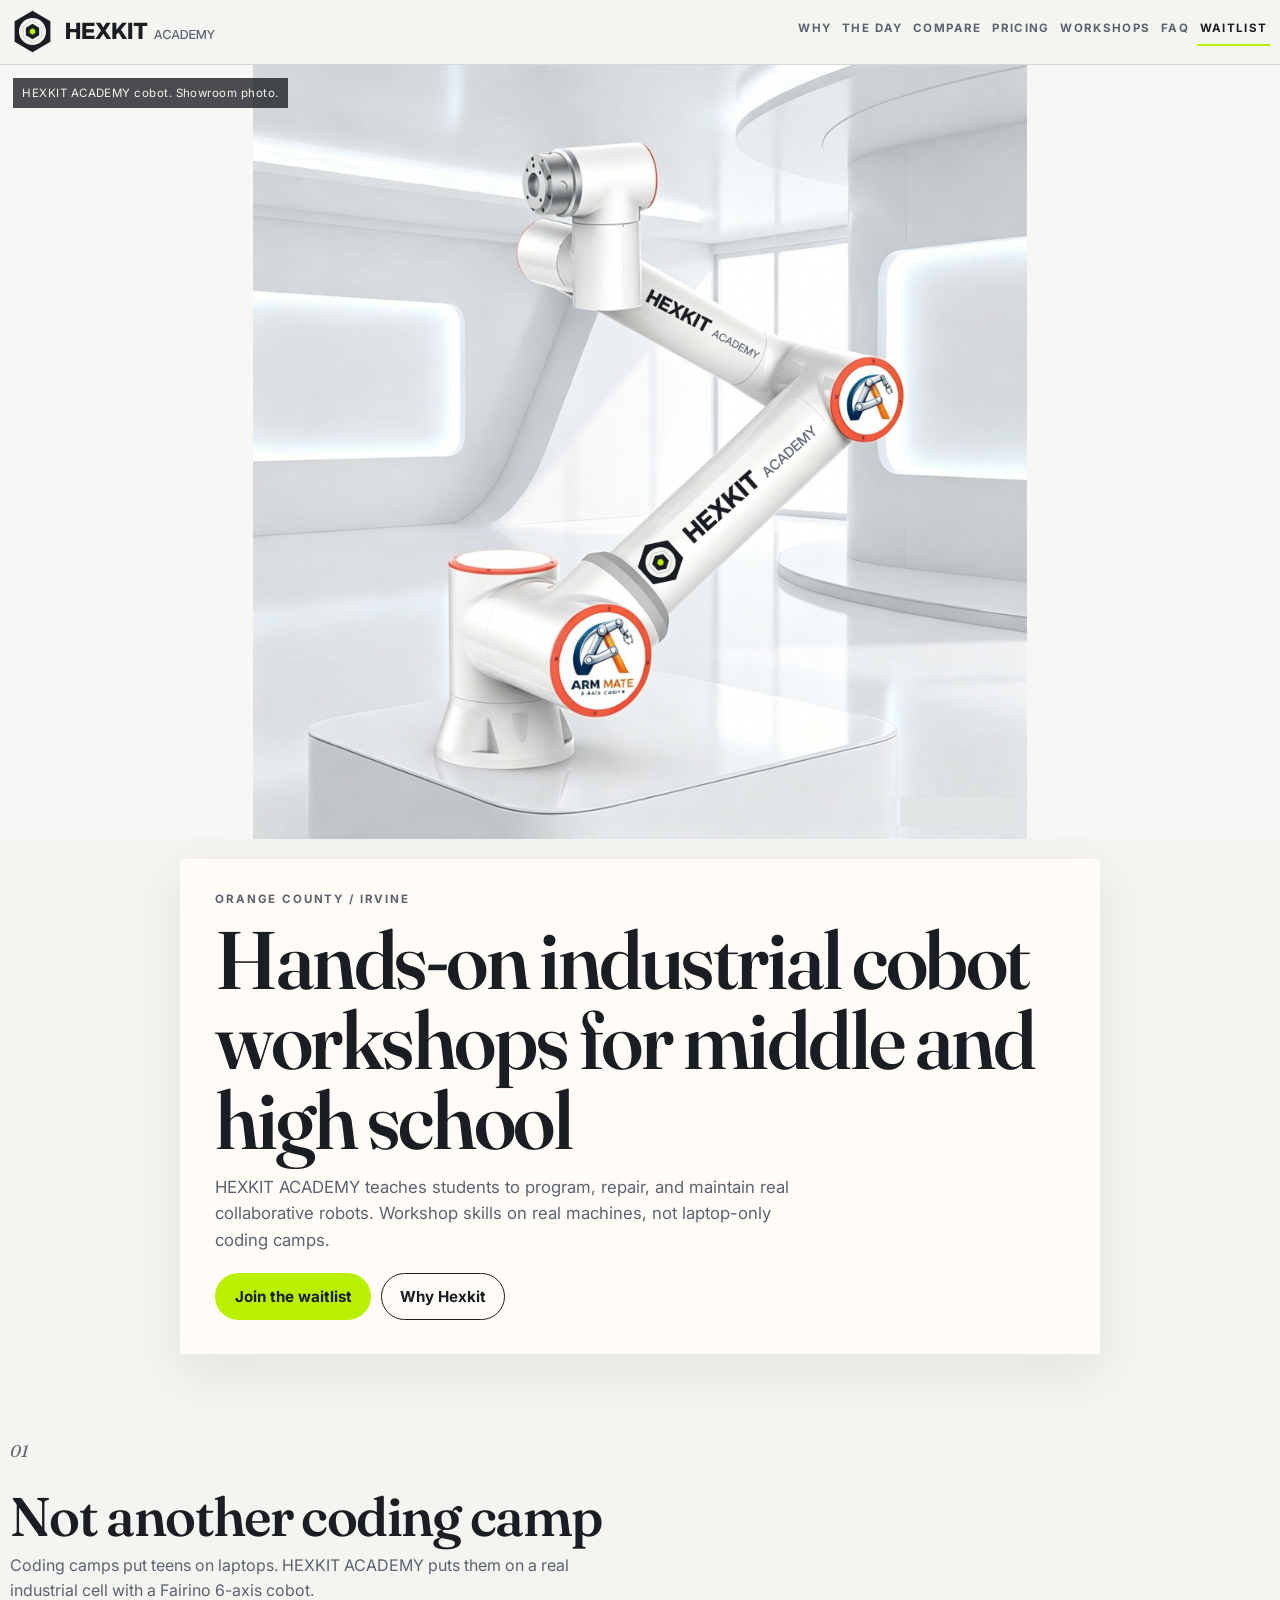
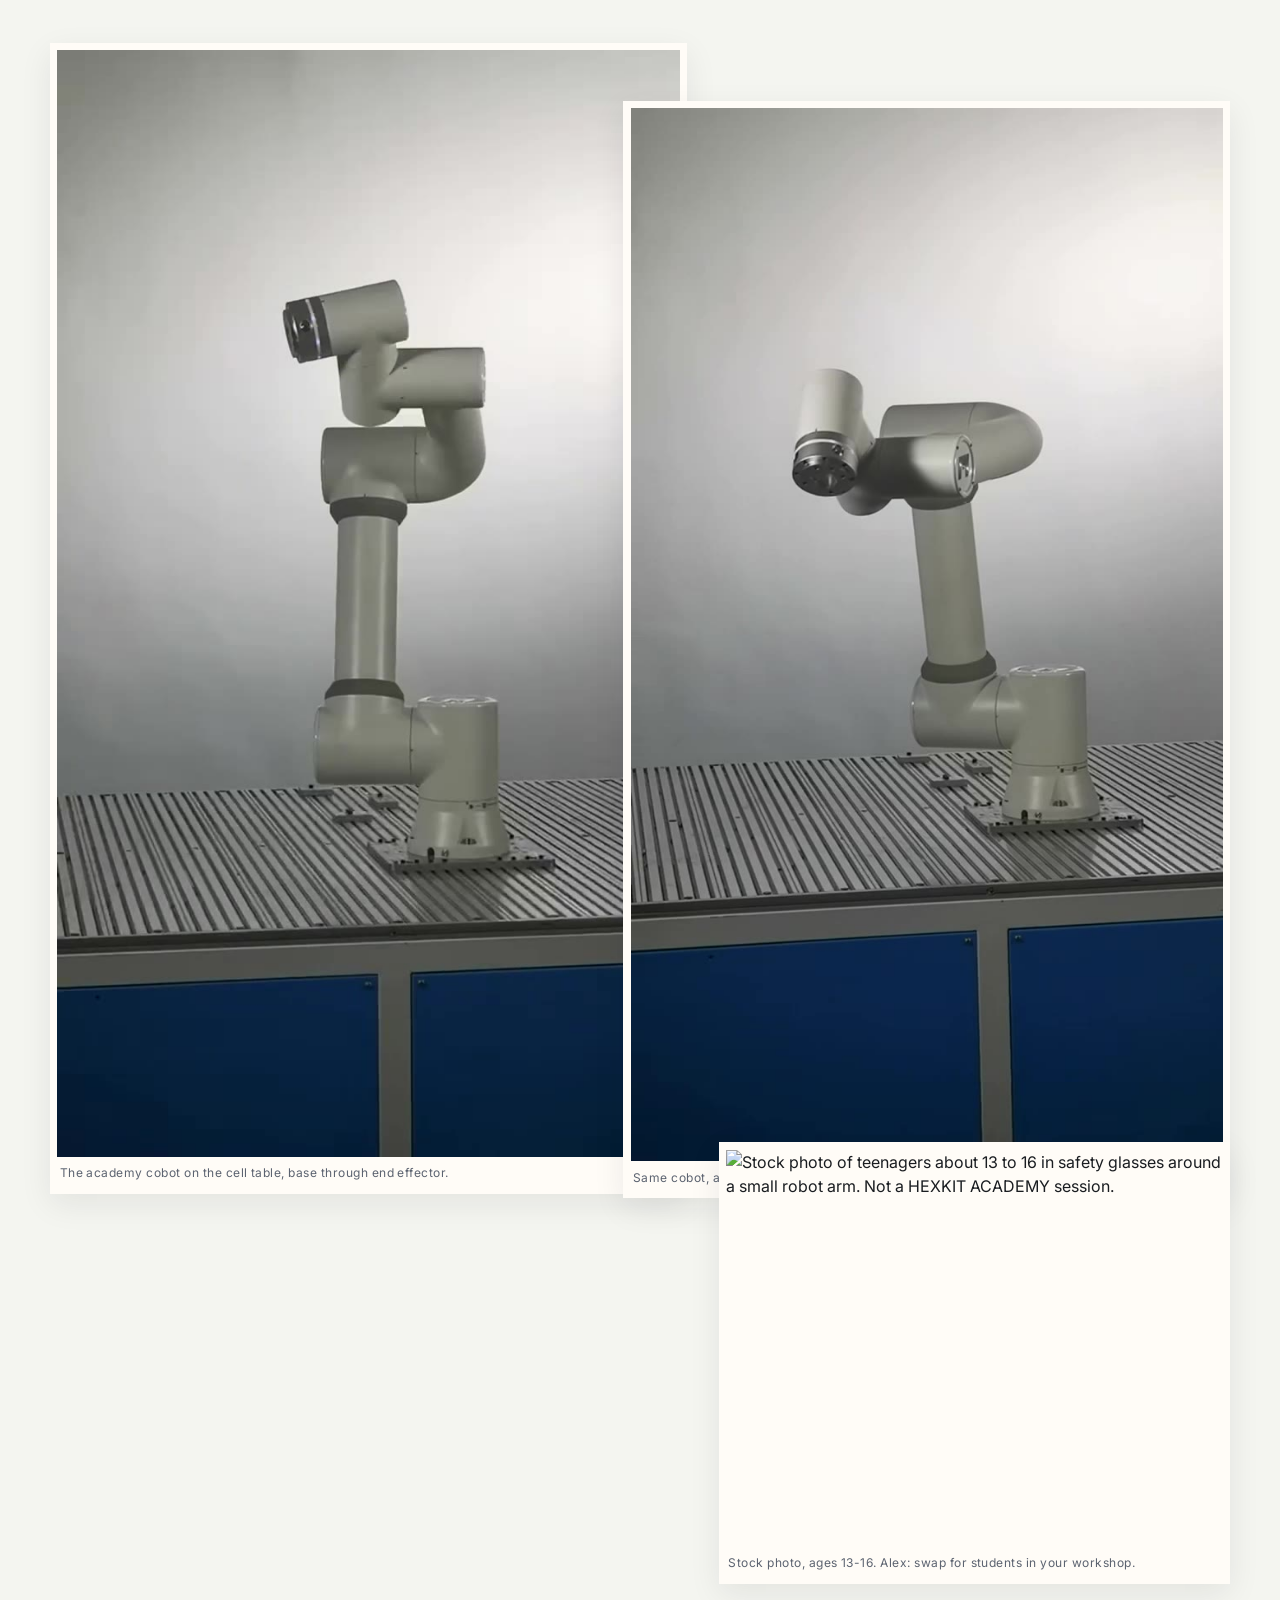
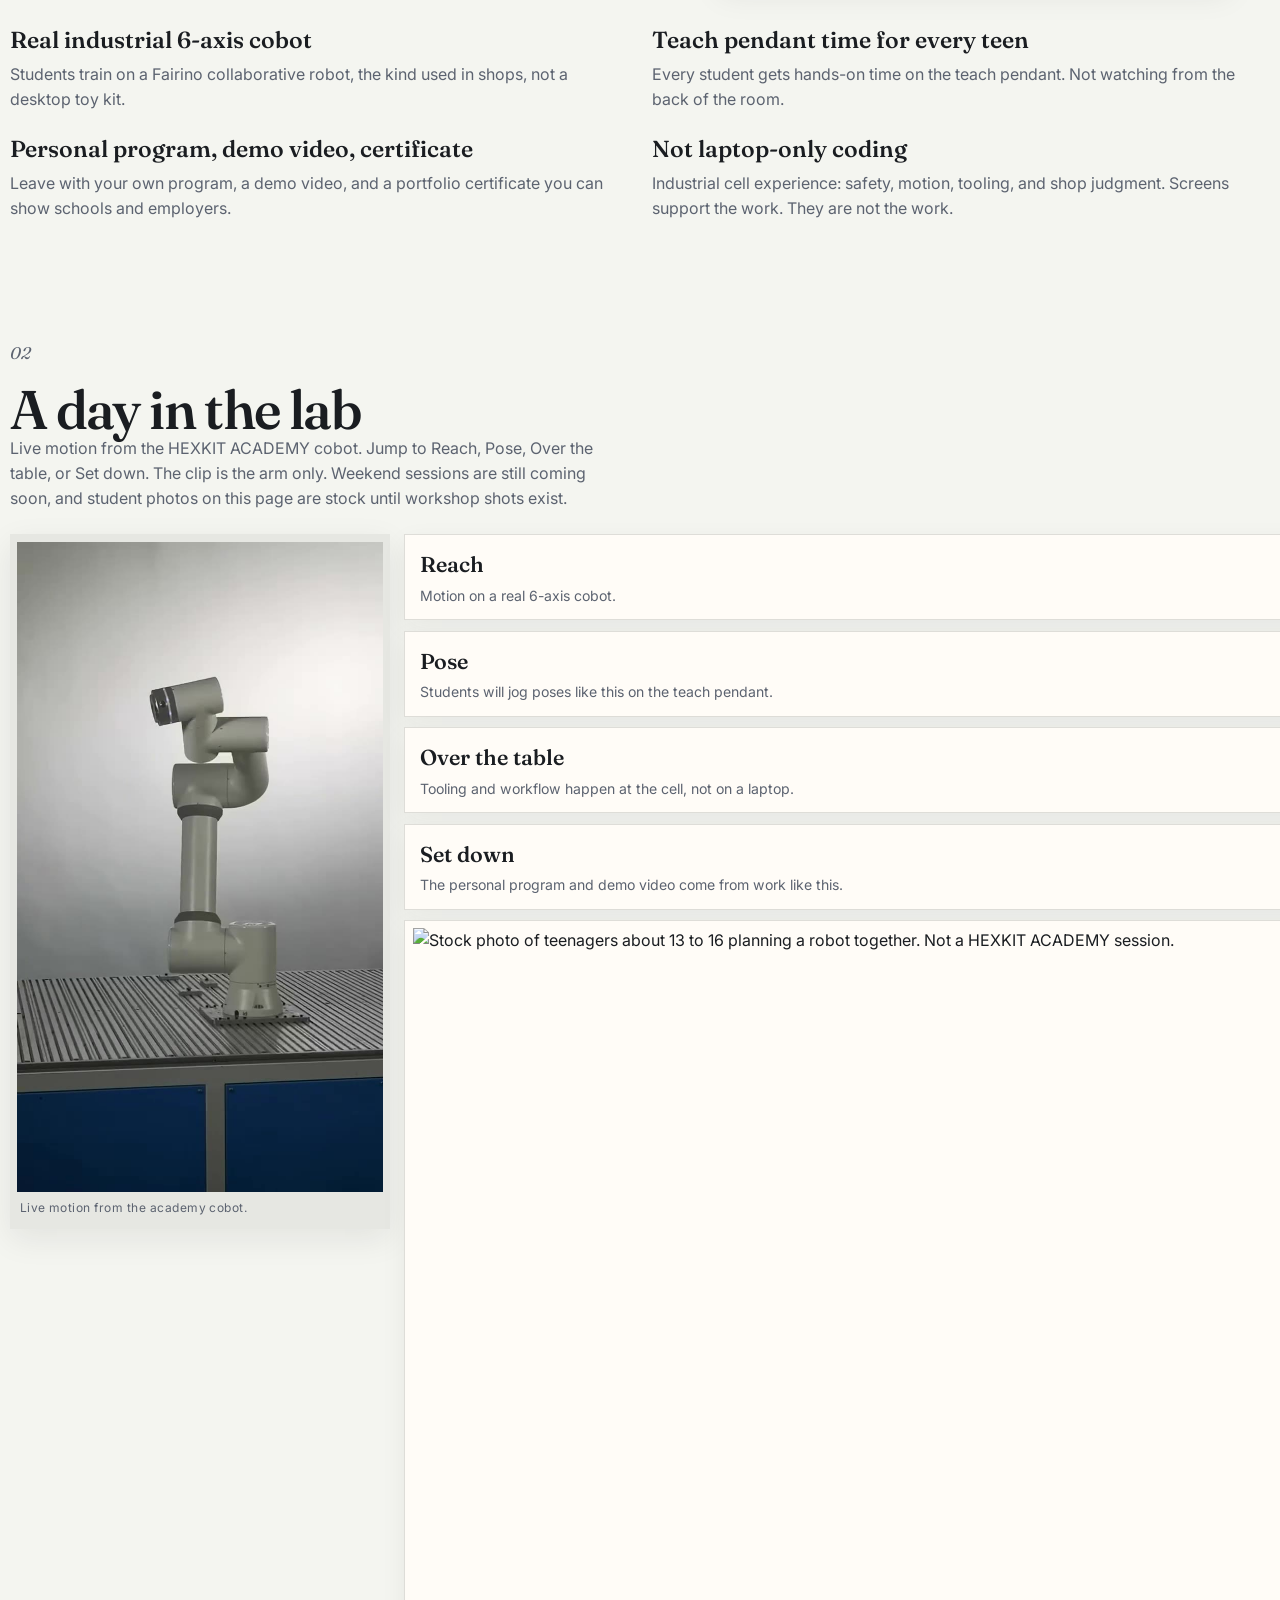
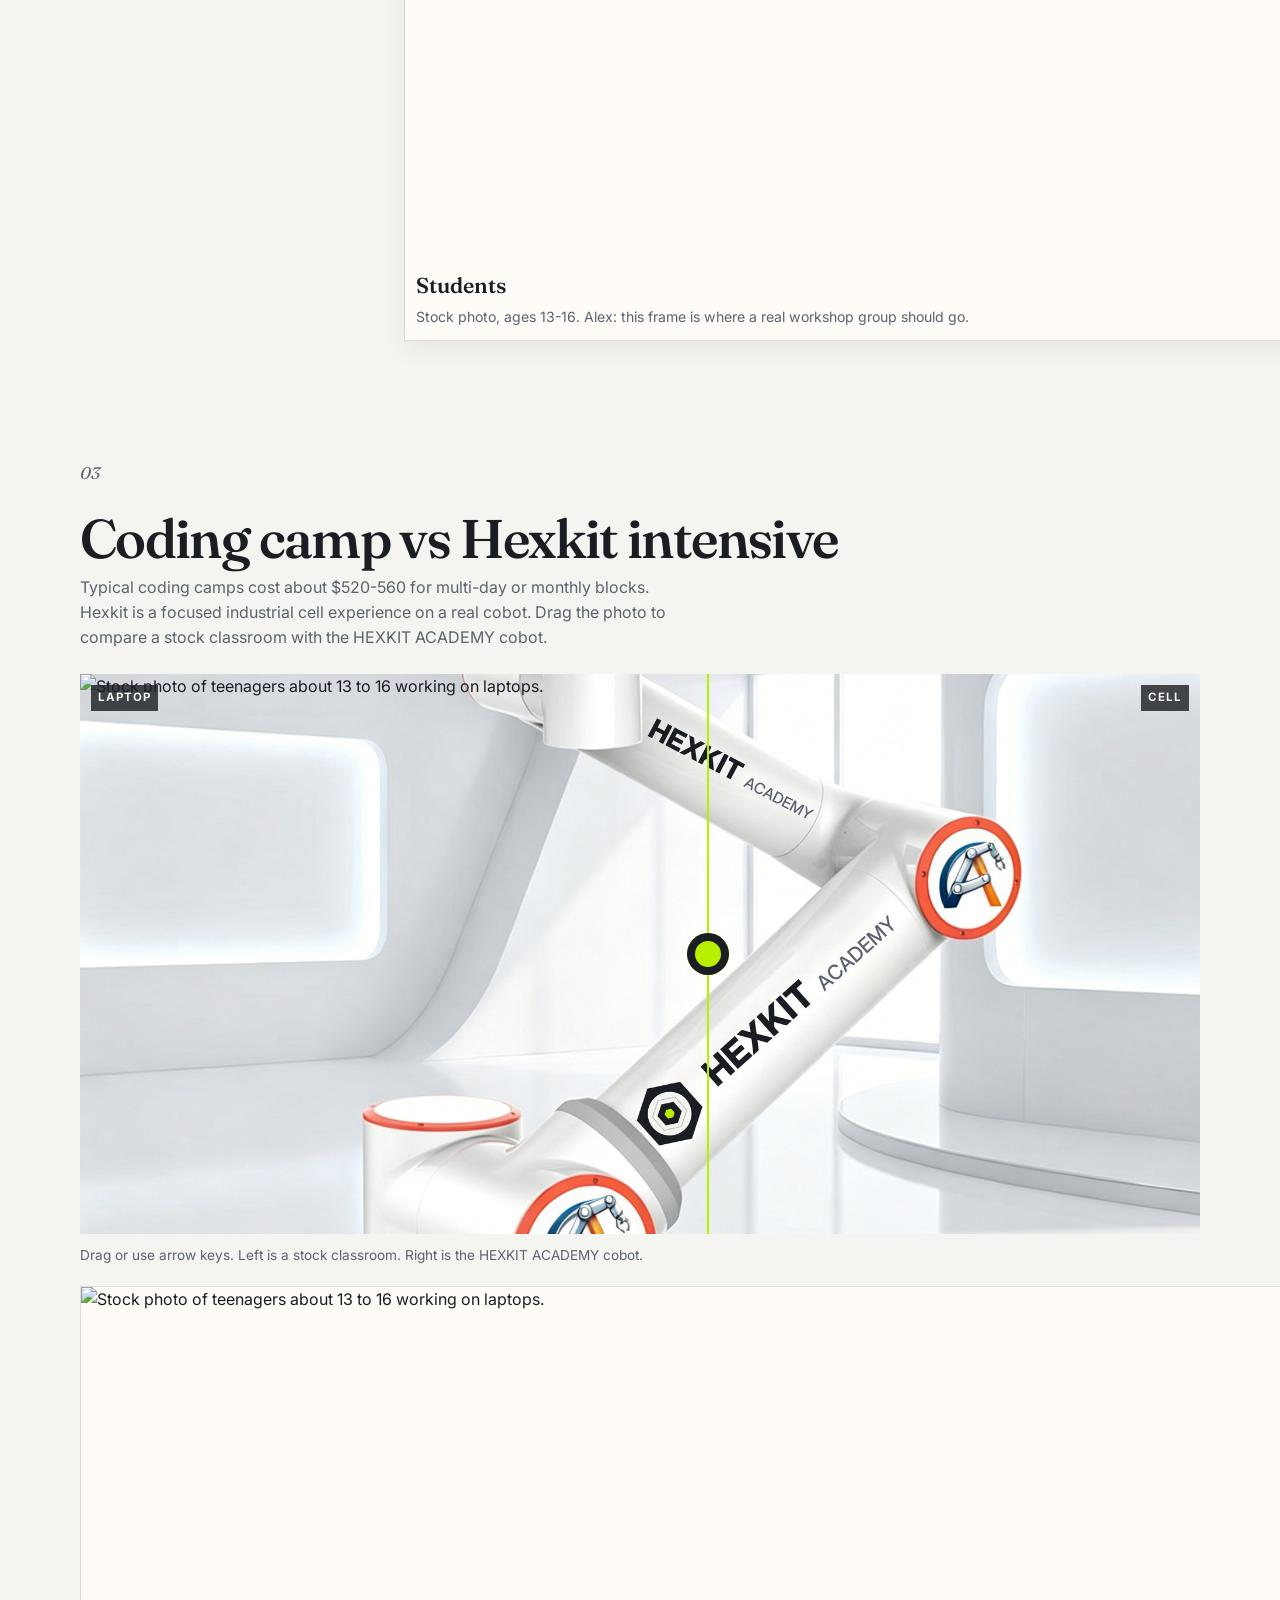
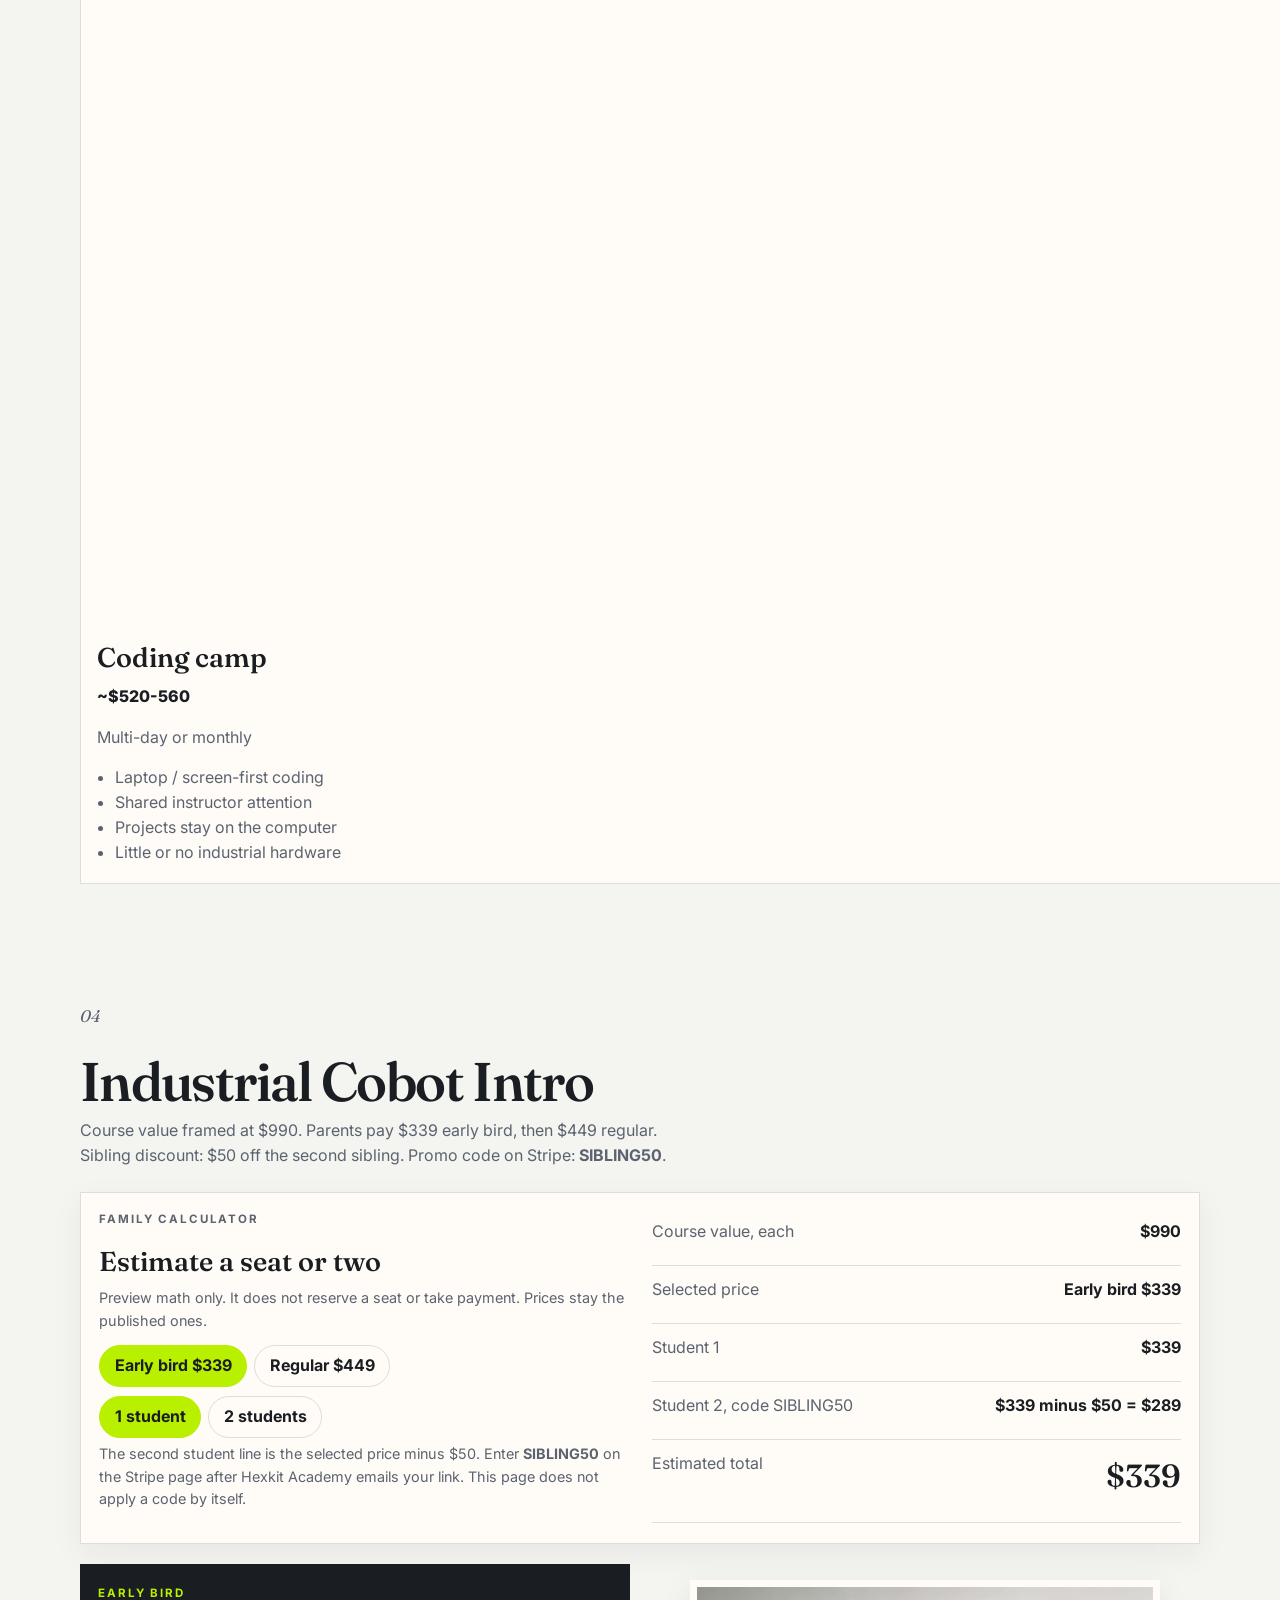
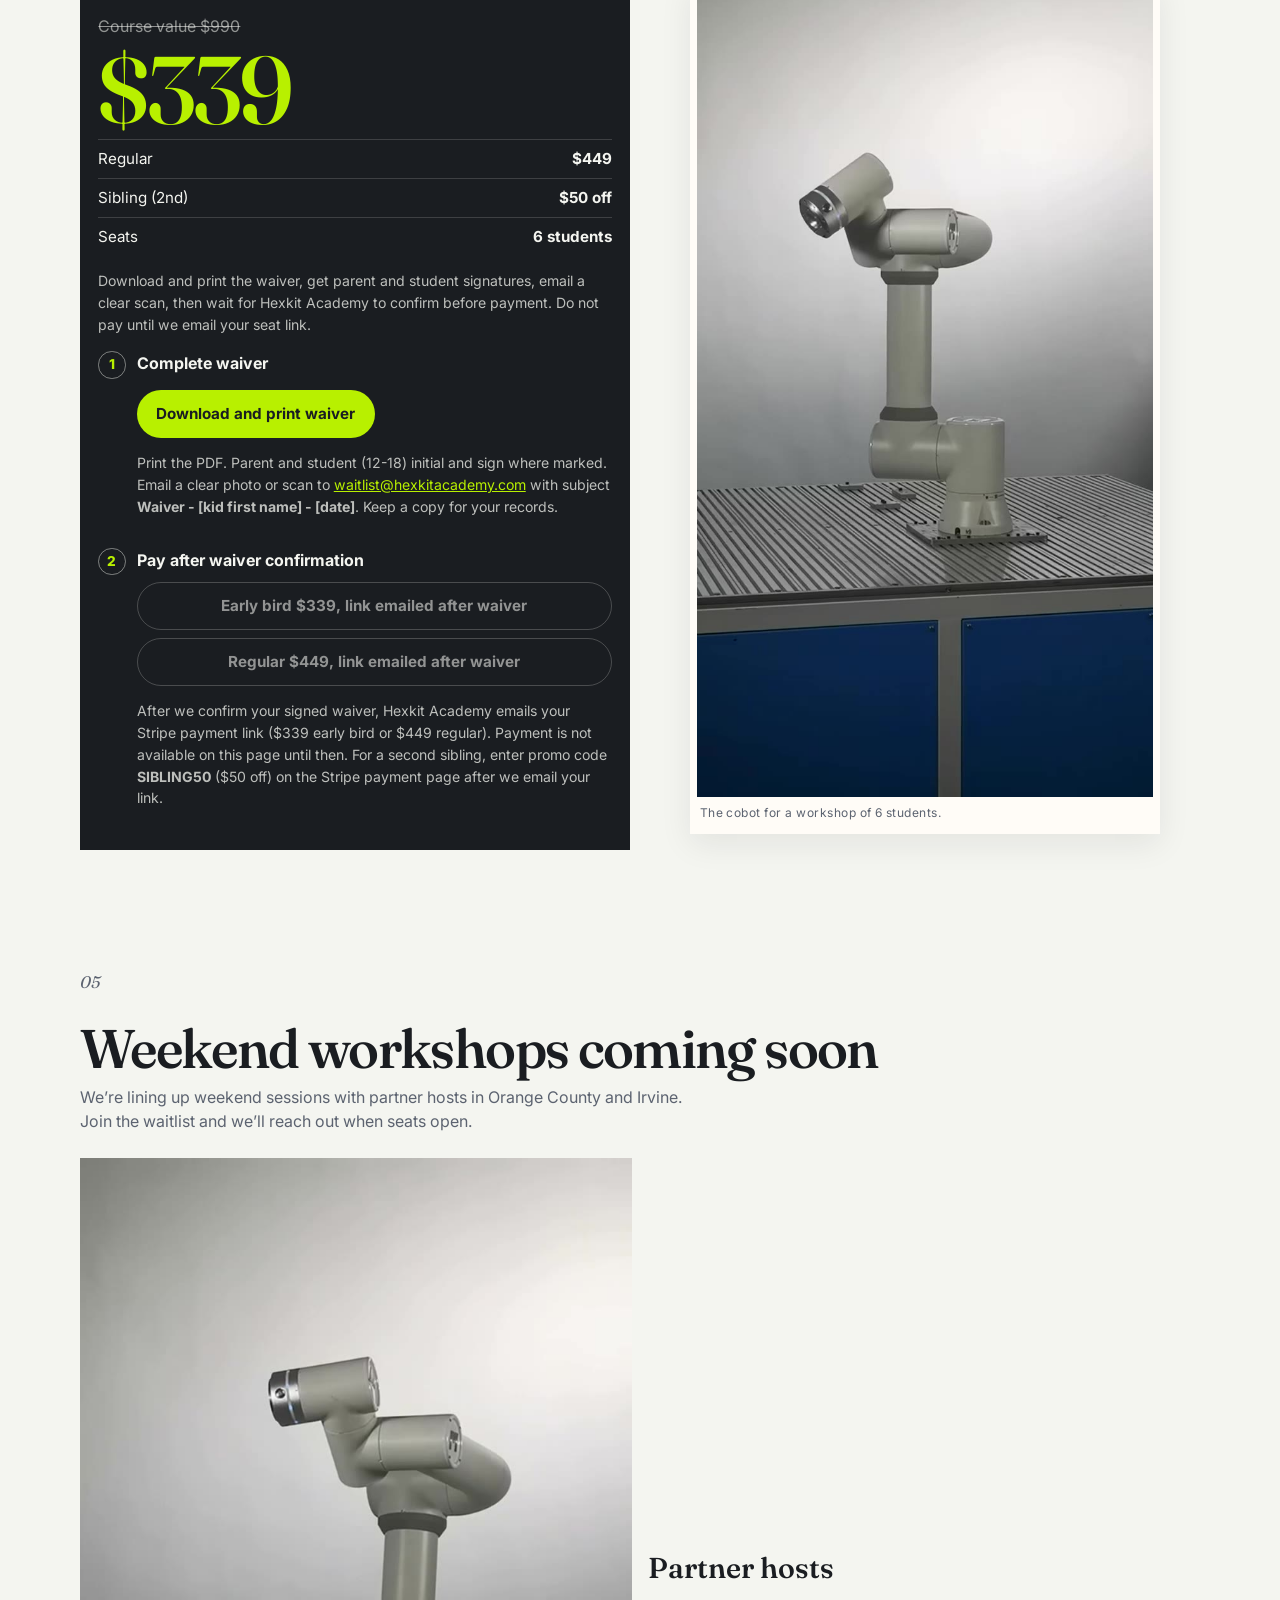
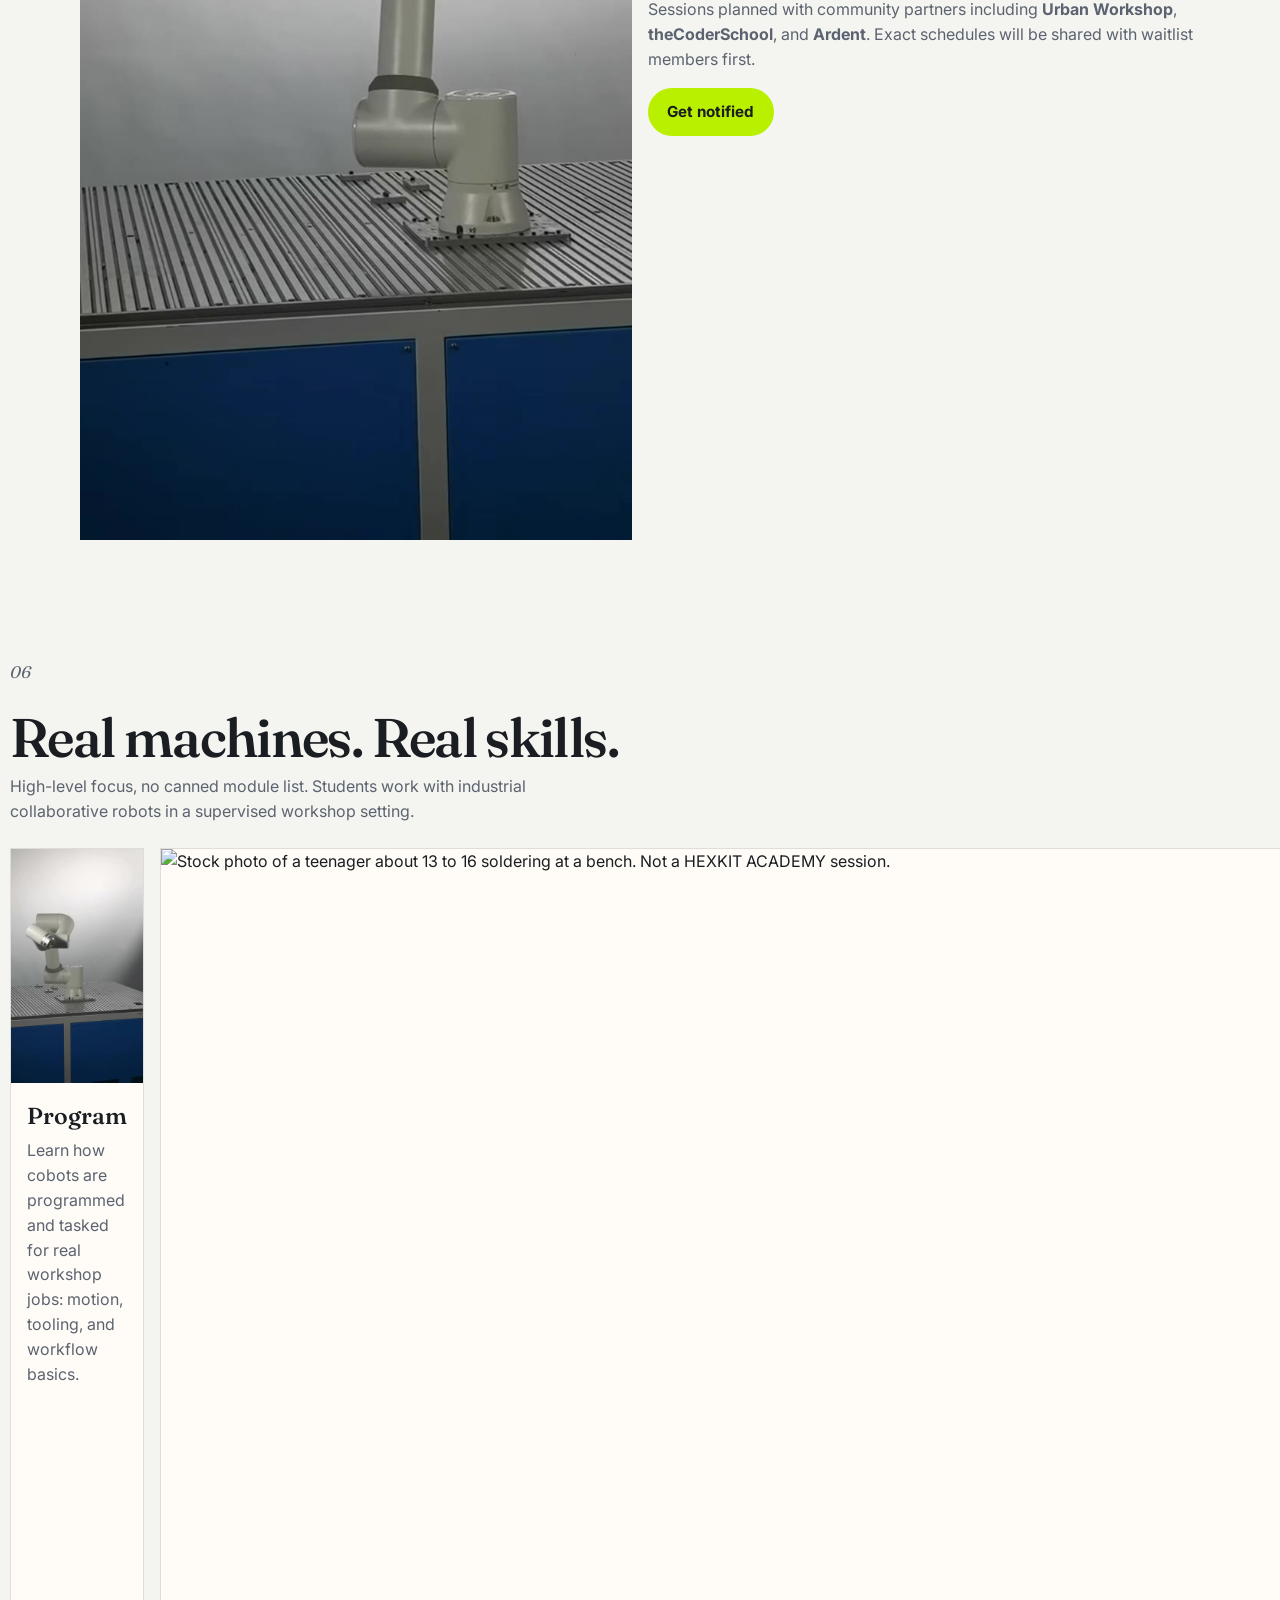
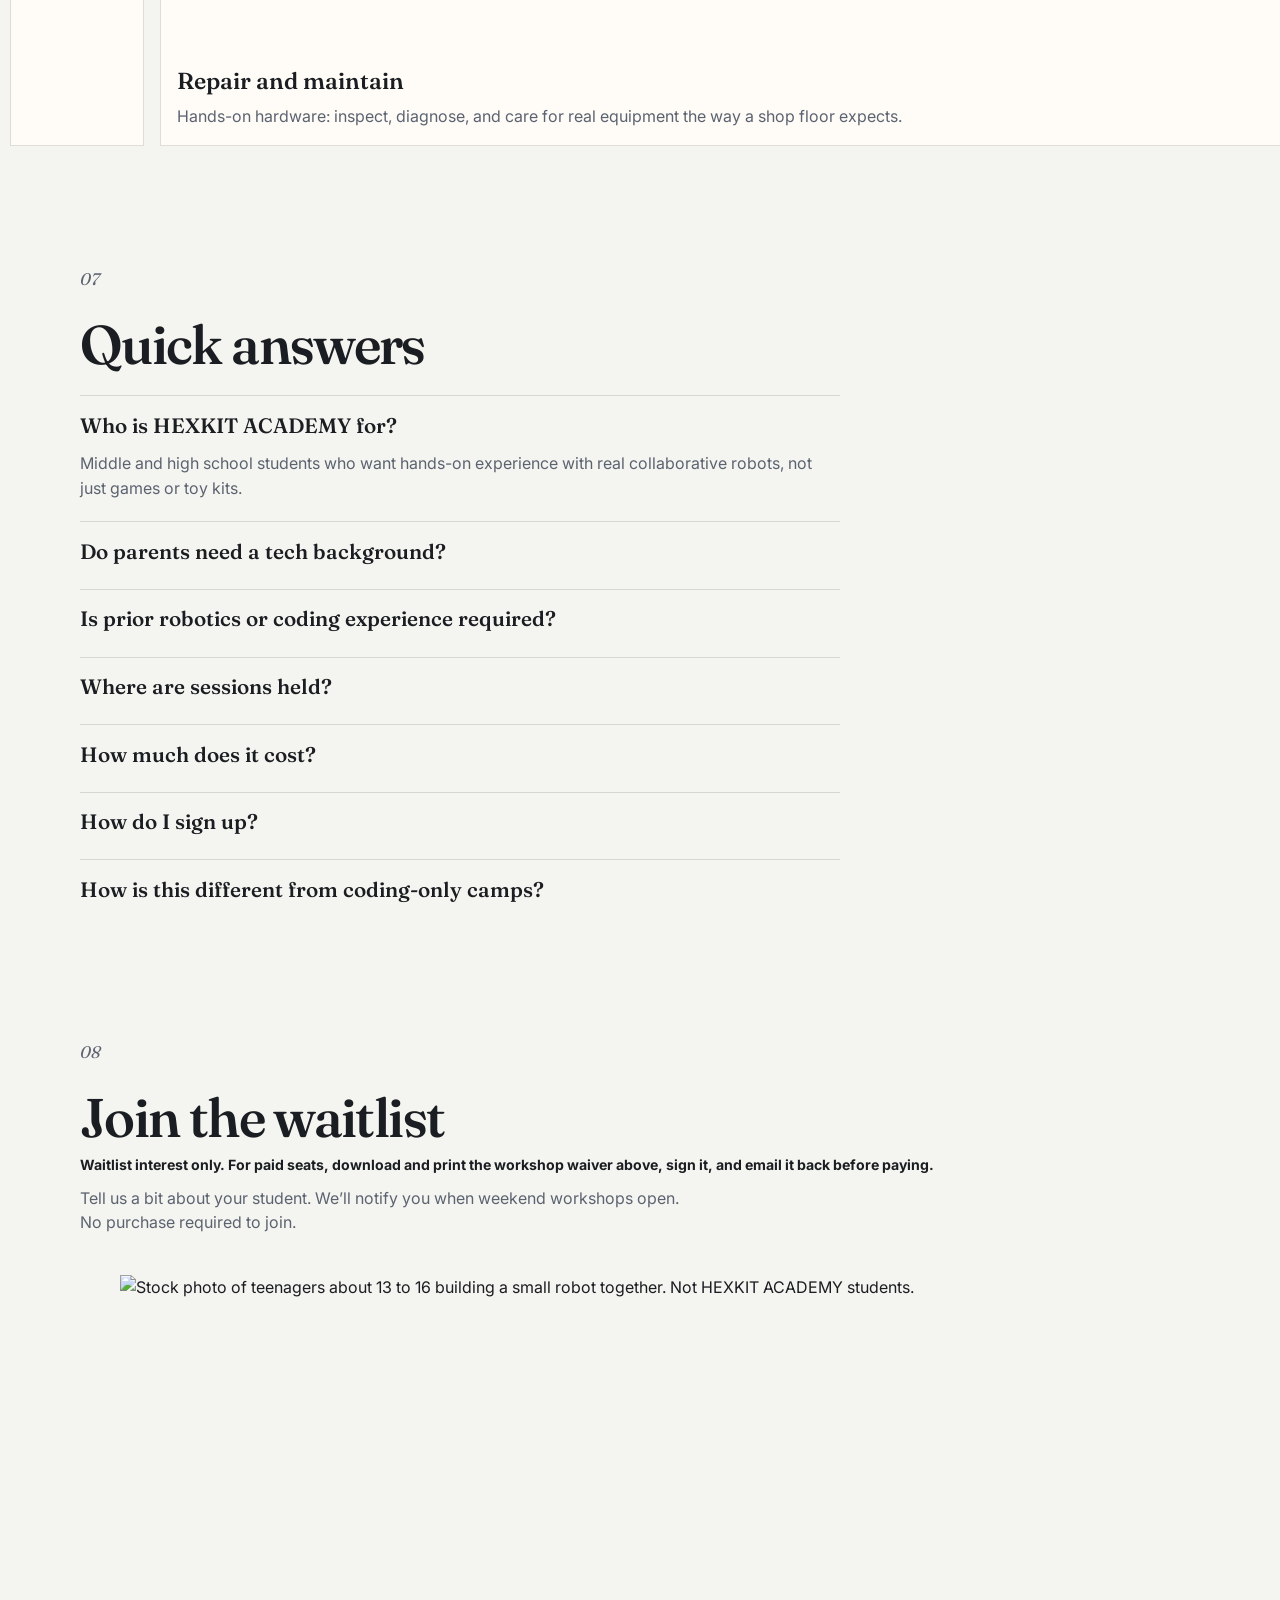
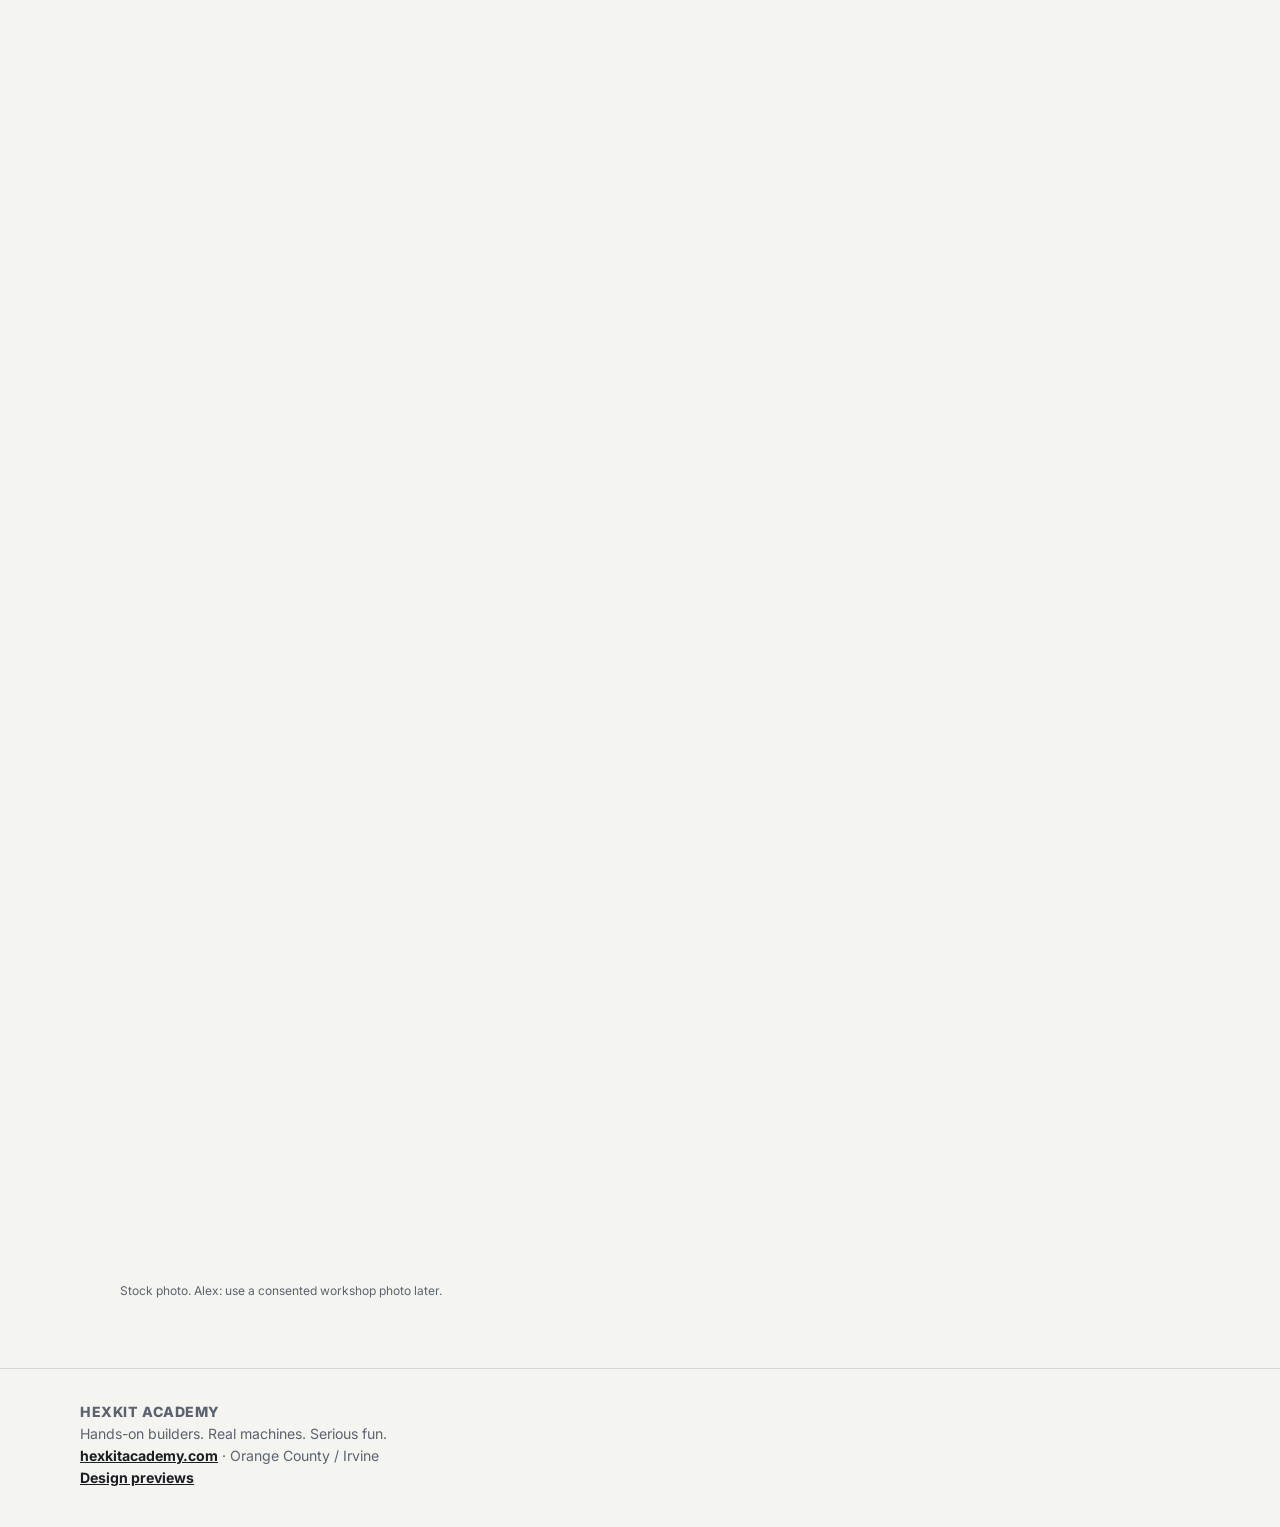
==== index.html @ d2fc3361 "Publish the Studio layout as the live homepage. Parents at / now get the full-robot hero and cobot m" ====
<!DOCTYPE html>
<html lang="en">
<head>
  <meta charset="utf-8" />
  <meta name="viewport" content="width=device-width, initial-scale=1" />
  <title>HEXKIT ACADEMY | Hands-on cobot workshops in OC / Irvine</title>
  <meta name="description" content="HEXKIT ACADEMY: hands-on industrial cobot workshops for middle and high school students in Orange County and Irvine. Real Fairino 6-axis cobot, teach pendant time, personal program and demo video. Soft waitlist open." />
  <meta name="theme-color" content="#1A1D21" />
  <link rel="icon" type="image/svg+xml" href="/assets/favicon-32.svg" sizes="any" />
  <link rel="icon" type="image/svg+xml" href="/assets/favicon-16.svg" sizes="16x16" />
  <link rel="apple-touch-icon" href="/assets/favicon-32.svg" />
  <link rel="preconnect" href="https://fonts.googleapis.com" />
  <link rel="preconnect" href="https://fonts.gstatic.com" crossorigin />
  <link href="https://fonts.googleapis.com/css2?family=Fraunces:opsz,wght@9..144,500;9..144,620&family=Inter:wght@400;500;600;700;800&display=swap" rel="stylesheet" />
  <link rel="stylesheet" href="/designs/studio.css" />
</head>
<body>
  <!--
    HEXKIT ACADEMY live homepage. Studio layout.
    Cobot hero is /assets/photos/cobot-hero.jpg (unedited, logos visible).
    Day-strip motion is /assets/video/cobot-demo.mp4.
    Student photos are free stock meant to read as ages 13-16 only. Search for "Alex:" to swap those for consented workshop photos.
    Family price calculator is client-side only. It does not reserve a seat or take payment.
  -->
  <a class="skip-link" href="#main">Skip to content</a>
  <div class="sticky-stack">
    <header class="site-header">
      <div class="header-inner">
        <a class="logo" href="#top" aria-label="HEXKIT ACADEMY home">
          <img src="/assets/lockup-horizontal.svg" alt="HEXKIT ACADEMY" width="220" height="40" />
        </a>
        <nav class="mini-nav" aria-label="Page sections">
          <a href="#why">Why</a>
          <a href="#day">The day</a>
          <a href="#compare">Compare</a>
          <a href="#pricing">Pricing</a>
          <a href="#workshops">Workshops</a>
          <a href="#faq">FAQ</a>
          <a href="#waitlist">Waitlist</a>
        </nav>
      </div>
    </header>
  </div>

  <main id="main">
    <section class="hero" id="top">
      <div class="hero-media">
        <img src="/assets/photos/cobot-hero.jpg" alt="HEXKIT ACADEMY cobot, a white collaborative arm in a white showroom." width="1920" height="1920" />
        <p class="hero-caption">HEXKIT ACADEMY cobot. Showroom photo.</p>
      </div>
      <div class="hero-copy">
        <p class="kicker">Orange County / Irvine</p>
        <h1>Hands-on industrial cobot workshops for middle and high school</h1>
        <p class="lede">HEXKIT ACADEMY teaches students to program, repair, and maintain real collaborative robots. Workshop skills on real machines, not laptop-only coding camps.</p>
        <div class="actions">
          <a class="btn btn-primary" href="#waitlist">Join the waitlist</a>
          <a class="btn btn-ghost" href="#why">Why Hexkit</a>
        </div>
      </div>
    </section>

    <section class="section" id="why">
      <div class="wrap-wide">
        <div class="section-head">
          <p class="index-no">01</p>
          <h2>Not another coding camp</h2>
          <p class="intro">Coding camps put teens on laptops. HEXKIT ACADEMY puts them on a real industrial cell with a Fairino 6-axis cobot.</p>
        </div>
        <div class="mosaic">
          <figure class="frame frame-a">
            <img class="fit-robot" src="/assets/photos/frame-01.jpg" alt="HEXKIT ACADEMY cobot standing on a grooved metal table, full arm from base to end effector." width="720" height="1280" />
            <figcaption>The academy cobot on the cell table, base through end effector.</figcaption>
          </figure>
          <figure class="frame frame-b">
            <img class="fit-robot" src="/assets/photos/frame-03.jpg" alt="HEXKIT ACADEMY cobot with the arm folded, full arm in frame." width="720" height="1280" />
            <figcaption>Same cobot, another pose from the demo.</figcaption>
          </figure>
          <figure class="frame frame-c">
            <!-- Alex: stock stand-in, ages 13-16. Replace with a consented photo of HEXKIT ACADEMY students at the cobot. -->
            <img src="https://images.pexels.com/photos/8613089/pexels-photo-8613089.jpeg?auto=compress&cs=tinysrgb&w=1400" alt="Stock photo of teenagers about 13 to 16 in safety glasses around a small robot arm. Not a HEXKIT ACADEMY session." width="1400" height="933" />
            <figcaption>Stock photo, ages 13-16. Alex: swap for students in your workshop.</figcaption>
          </figure>
        </div>
        <div class="why-copy">
          <article>
            <h3>Real industrial 6-axis cobot</h3>
            <p>Students train on a Fairino collaborative robot, the kind used in shops, not a desktop toy kit.</p>
          </article>
          <article>
            <h3>Teach pendant time for every teen</h3>
            <p>Every student gets hands-on time on the teach pendant. Not watching from the back of the room.</p>
          </article>
          <article>
            <h3>Personal program, demo video, certificate</h3>
            <p>Leave with your own program, a demo video, and a portfolio certificate you can show schools and employers.</p>
          </article>
          <article>
            <h3>Not laptop-only coding</h3>
            <p>Industrial cell experience: safety, motion, tooling, and shop judgment. Screens support the work. They are not the work.</p>
          </article>
        </div>
      </div>
    </section>

    <section class="section" id="day">
      <div class="wrap-wide">
        <div class="section-head day-head">
          <div>
            <p class="index-no">02</p>
            <h2>A day in the lab</h2>
            <p class="intro">Live motion from the HEXKIT ACADEMY cobot. Jump to Reach, Pose, Over the table, or Set down. The clip is the arm only. Weekend sessions are still coming soon, and student photos on this page are stock until workshop shots exist.</p>
          </div>
        </div>
        <div class="motion">
          <figure class="motion-player">
            <video
              id="cobot-motion"
              src="/assets/video/cobot-demo.mp4"
              poster="/assets/photos/frame-01.jpg"
              muted
              loop
              playsinline
              autoplay
              preload="metadata"
              aria-label="Live motion of the HEXKIT ACADEMY cobot, base through end effector"
            ></video>
            <figcaption>Live motion from the academy cobot.</figcaption>
          </figure>
          <div class="chapter-list" role="list" aria-label="Moments in the cobot demo">
            <button class="chapter" type="button" data-seek="3" aria-pressed="false">
              <strong>Reach</strong>
              <span>Motion on a real 6-axis cobot.</span>
            </button>
            <button class="chapter" type="button" data-seek="0.4" aria-pressed="false">
              <strong>Pose</strong>
              <span>Students will jog poses like this on the teach pendant.</span>
            </button>
            <button class="chapter" type="button" data-seek="8" aria-pressed="false">
              <strong>Over the table</strong>
              <span>Tooling and workflow happen at the cell, not on a laptop.</span>
            </button>
            <button class="chapter" type="button" data-seek="14" aria-pressed="false">
              <strong>Set down</strong>
              <span>The personal program and demo video come from work like this.</span>
            </button>
            <figure class="chapter chapter-students" role="listitem">
              <!-- Alex: stock stand-in, ages 13-16. Replace with a consented HEXKIT ACADEMY workshop group. -->
              <img src="https://images.pexels.com/photos/7743257/pexels-photo-7743257.jpeg?auto=compress&cs=tinysrgb&w=1400" alt="Stock photo of teenagers about 13 to 16 planning a robot together. Not a HEXKIT ACADEMY session." width="1400" height="933" />
              <figcaption><strong>Students</strong><span>Stock photo, ages 13-16. Alex: this frame is where a real workshop group should go.</span></figcaption>
            </figure>
          </div>
        </div>
      </div>
    </section>

    <section class="section" id="compare">
      <div class="wrap">
        <div class="section-head">
          <p class="index-no">03</p>
          <h2>Coding camp vs Hexkit intensive</h2>
          <p class="intro">Typical coding camps cost about $520-560 for multi-day or monthly blocks. Hexkit is a focused industrial cell experience on a real cobot. Drag the photo to compare a stock classroom with the HEXKIT ACADEMY cobot.</p>
        </div>
        <div class="ba" data-compare>
          <!-- Alex: left side stays a stock coding-camp contrast unless you have a photo you want here. -->
          <!-- Alex: stock coding-camp contrast, ages 13-16. Not a HEXKIT ACADEMY photo. -->
          <img class="ba-before" src="https://images.pexels.com/photos/5905483/pexels-photo-5905483.jpeg?auto=compress&cs=tinysrgb&w=1600" alt="Stock photo of teenagers about 13 to 16 working on laptops." width="1600" height="1066" />
          <img class="ba-after" src="/assets/photos/cobot-hero.jpg" alt="HEXKIT ACADEMY cobot in a white showroom." width="1920" height="1920" />
          <p class="ba-tag ba-tag-left">Laptop</p>
          <p class="ba-tag ba-tag-right">Cell</p>
          <div class="ba-handle" aria-hidden="true"></div>
          <input type="range" min="8" max="92" value="56" aria-label="Drag to compare a laptop classroom and an industrial robot cell" />
        </div>
        <p class="ba-note">Drag or use arrow keys. Left is a stock classroom. Right is the HEXKIT ACADEMY cobot.</p>
        <div class="compare-grid" style="margin-top:1.25rem">
          <article class="compare-card">
            <!-- Alex: stock coding-camp contrast. Not a HEXKIT ACADEMY photo. -->
            <!-- Alex: stock coding-camp contrast, ages 13-16. Not a HEXKIT ACADEMY photo. -->
            <img src="https://images.pexels.com/photos/5905483/pexels-photo-5905483.jpeg?auto=compress&cs=tinysrgb&w=1400" alt="Stock photo of teenagers about 13 to 16 working on laptops." width="1400" height="933" />
            <div>
              <h3>Coding camp</h3>
              <p class="compare-price">~$520-560</p>
              <p class="compare-meta">Multi-day or monthly</p>
              <ul>
                <li>Laptop / screen-first coding</li>
                <li>Shared instructor attention</li>
                <li>Projects stay on the computer</li>
                <li>Little or no industrial hardware</li>
              </ul>
            </div>
          </article>
          <article class="compare-card compare-card-accent">
            <img class="fit-robot" src="/assets/photos/frame-05.jpg" alt="HEXKIT ACADEMY cobot on the demo table, full arm in frame." width="720" height="1280" />
            <div>
              <h3>HEXKIT ACADEMY</h3>
              <p class="compare-price">$339 early bird · $449 regular</p>
              <p class="compare-meta">Intensive industrial cell</p>
              <ul>
                <li>Fairino 6-axis cobot on the floor</li>
                <li>Teach pendant time for every teen</li>
                <li>Personal program + demo video</li>
                <li>Portfolio certificate to take home</li>
              </ul>
            </div>
          </article>
        </div>
      </div>
    </section>

    <section class="section" id="pricing">
      <div class="wrap">
        <div class="section-head">
          <p class="index-no">04</p>
          <h2>Industrial Cobot Intro</h2>
          <p class="intro">Course value framed at $990. Parents pay $339 early bird, then $449 regular. Sibling discount: $50 off the second sibling. Promo code on Stripe: <strong>SIBLING50</strong>.</p>
        </div>
                <div class="family-calc" data-calculator>
          <div>
            <p class="kicker">Family calculator</p>
            <h3>Estimate a seat or two</h3>
            <p class="fine">Preview math only. It does not reserve a seat or take payment. Prices stay the published ones.</p>
            <div class="seg" role="group" aria-label="Price tier">
              <button type="button" data-tier="early" aria-pressed="true">Early bird $339</button>
              <button type="button" data-tier="regular" aria-pressed="false">Regular $449</button>
            </div>
            <div class="seg" role="group" aria-label="Students in this family">
              <button type="button" data-students="1" aria-pressed="true">1 student</button>
              <button type="button" data-students="2" aria-pressed="false">2 students</button>
            </div>
            <p class="calc-note">The second student line is the selected price minus $50. Enter <strong>SIBLING50</strong> on the Stripe page after Hexkit Academy emails your link. This page does not apply a code by itself.</p>
          </div>
          <dl class="calc-readout">
            <div><dt>Course value, each</dt><dd>$990</dd></div>
            <div><dt>Selected price</dt><dd data-out="tier">Early bird $339</dd></div>
            <div><dt>Student 1</dt><dd data-out="s1">$339</dd></div>
            <div data-row="s2" hidden><dt>Student 2, code SIBLING50</dt><dd data-out="s2"></dd></div>
            <div class="total"><dt>Estimated total</dt><dd data-out="total">$339</dd></div>
          </dl>
        </div>
        <div class="price-layout">
          <div class="price-hero">
            <p class="kicker">Early bird</p>
            <p class="value-was">Course value $990</p>
            <p class="display">$339</p>
            <div class="price-row"><span>Regular</span><strong>$449</strong></div>
            <div class="price-row"><span>Sibling (2nd)</span><strong>$50 off</strong></div>
            <div class="price-row"><span>Seats</span><strong>6 students</strong></div>
            <p class="fine">Download and print the waiver, get parent and student signatures, email a clear scan, then wait for Hexkit Academy to confirm before payment. Do not pay until we email your seat link.</p>
            <div class="checkout-step">
              <span class="step-no" aria-hidden="true">1</span>
              <div>
                <strong>Complete waiver</strong>
                <p><a class="btn btn-primary" href="/assets/legal/Hexkit_Academy_Workshop_Waiver_SeriesOne.pdf" target="_blank" rel="noopener noreferrer">Download and print waiver</a></p>
                <p class="fine">Print the PDF. Parent and student (12-18) initial and sign where marked. Email a clear photo or scan to <a href="mailto:waitlist@hexkitacademy.com?subject=Waiver%20-%20%5Bkid%20first%20name%5D%20-%20%5Bdate%5D">waitlist@hexkitacademy.com</a> with subject <strong>Waiver - [kid first name] - [date]</strong>. Keep a copy for your records.</p>
              </div>
            </div>
            <div class="checkout-step">
              <span class="step-no" aria-hidden="true">2</span>
              <div>
                <strong>Pay after waiver confirmation</strong>
                <!-- Staff: after signed waiver confirmed, email parent the matching Payment Link -->
                <!-- Regular $449: https://buy.stripe.com/3cIcN4eCPd4K74J7fN63K01 -->
                <!-- Staff email after waiver: early bird $339 https://buy.stripe.com/cNidR8dyL1m29cR7fN63K02 · regular $449 https://buy.stripe.com/3cIcN4eCPd4K74J7fN63K01 · sibling code SIBLING50 -->
                <div class="pay-options">
                  <a class="btn btn-line is-disabled" href="#" data-stripe-early-bird="https://buy.stripe.com/cNidR8dyL1m29cR7fN63K02" aria-disabled="true" tabindex="-1">Early bird $339, link emailed after waiver</a>
                  <a class="btn btn-line is-disabled" href="#" data-stripe-payment-link="https://buy.stripe.com/3cIcN4eCPd4K74J7fN63K01" aria-disabled="true" tabindex="-1">Regular $449, link emailed after waiver</a>
                </div>
                <p class="fine">After we confirm your signed waiver, Hexkit Academy emails your Stripe payment link ($339 early bird or $449 regular). Payment is not available on this page until then. For a second sibling, enter promo code <strong>SIBLING50</strong> ($50 off) on the Stripe payment page after we email your link.</p>
              </div>
            </div>
          </div>
          <figure class="frame">
            <img class="fit-robot" src="/assets/photos/frame-07.jpg" alt="HEXKIT ACADEMY cobot upright on the demo table, full arm in frame." width="720" height="1280" />
            <figcaption>The cobot for a workshop of 6 students.</figcaption>
          </figure>
        </div>
      </div>
    </section>

    <section class="section" id="workshops">
      <div class="wrap">
        <div class="section-head">
          <p class="index-no">05</p>
          <h2>Weekend workshops coming soon</h2>
          <p class="intro">We’re lining up weekend sessions with partner hosts in Orange County and Irvine. Join the waitlist and we’ll reach out when seats open.</p>
        </div>
        <div class="partner">
          <img class="fit-robot" src="/assets/photos/frame-04.jpg" alt="HEXKIT ACADEMY cobot from the demo, full arm in frame, used here while partner-host photos are not ready." width="720" height="1280" />
          <div>
            <h3 style="font-family:var(--serif);font-weight:560;font-size:1.8rem;margin:0 0 0.4rem">Partner hosts</h3>
            <p class="intro">Sessions planned with community partners including <strong>Urban Workshop</strong>, <strong>theCoderSchool</strong>, and <strong>Ardent</strong>. Exact schedules will be shared with waitlist members first.</p>
            <p><a class="btn btn-primary" href="#waitlist">Get notified</a></p>
          </div>
        </div>
      </div>
    </section>

    <section class="section" id="curriculum">
      <div class="wrap-wide">
        <div class="section-head">
          <p class="index-no">06</p>
          <h2>Real machines. Real skills.</h2>
          <p class="intro">High-level focus, no canned module list. Students work with industrial collaborative robots in a supervised workshop setting.</p>
        </div>
        <div class="curr-grid">
          <article>
            <img class="fit-robot" src="/assets/photos/frame-06.jpg" alt="HEXKIT ACADEMY cobot, full arm in frame, the machine students program." width="720" height="1280" />
            <div>
              <h3>Program</h3>
              <p>Learn how cobots are programmed and tasked for real workshop jobs: motion, tooling, and workflow basics.</p>
            </div>
          </article>
          <article>
            <!-- Alex: stock makerspace stand-in, ages 13-16. Replace with a consented repair photo from the workshop. -->
            <img src="https://images.pexels.com/photos/8364026/pexels-photo-8364026.jpeg?auto=compress&cs=tinysrgb&w=1200" alt="Stock photo of a teenager about 13 to 16 soldering at a bench. Not a HEXKIT ACADEMY session." width="1200" height="800" />
            <div>
              <h3>Repair and maintain</h3>
              <p>Hands-on hardware: inspect, diagnose, and care for real equipment the way a shop floor expects.</p>
            </div>
          </article>
          <article>
            <!-- Alex: stock stand-in, ages 13-16. Replace with HEXKIT ACADEMY students in safety glasses. -->
            <img src="https://images.pexels.com/photos/8471831/pexels-photo-8471831.jpeg?auto=compress&cs=tinysrgb&w=1200" alt="Stock photo of teenagers about 13 to 16 in safety glasses around equipment. Not a HEXKIT ACADEMY session." width="1200" height="800" />
            <div>
              <h3>Safety</h3>
              <p>Industrial safety habits first: guards, procedures, and respect for machines that can move force.</p>
            </div>
          </article>
          <article>
            <!-- Alex: stock stand-in, ages 13-16. Replace with HEXKIT ACADEMY students at the cell. -->
            <img src="https://images.pexels.com/photos/8613318/pexels-photo-8613318.jpeg?auto=compress&cs=tinysrgb&w=1200" alt="Stock photo of a teenager about 13 to 16 in safety glasses beside a small robot. Not a HEXKIT ACADEMY session." width="1200" height="800" />
            <div>
              <h3>Build judgment</h3>
              <p>More than coding drills: students leave with workshop confidence and a clearer path into STEM trades.</p>
            </div>
          </article>
        </div>
      </div>
    </section>

    <section class="section" id="faq">
      <div class="wrap">
        <div class="section-head">
          <p class="index-no">07</p>
          <h2>Quick answers</h2>
        </div>
        <div class="faq-list">
          <details open>
            <summary>Who is HEXKIT ACADEMY for?</summary>
            <p>Middle and high school students who want hands-on experience with real collaborative robots, not just games or toy kits.</p>
          </details>
          <details>
            <summary>Do parents need a tech background?</summary>
            <p>No. Sessions are supervised and structured. Parents get clear info when workshops open. You don’t need to be an engineer to enroll your student.</p>
          </details>
          <details>
            <summary>Is prior robotics or coding experience required?</summary>
            <p>No. Curiosity and willingness to work with tools matter more. We’ll meet students where they are.</p>
          </details>
          <details>
            <summary>Where are sessions held?</summary>
            <p>Orange County / Irvine area, hosted with partners including Urban Workshop, theCoderSchool, and Ardent. Exact locations announced with each session.</p>
          </details>
          <details>
            <summary>How much does it cost?</summary>
            <p>Course value is framed at $990. Early bird is $339, regular is $449. Second sibling: enter promo code <strong>SIBLING50</strong> for $50 off on Stripe. Payment links are emailed only after your signed waiver is confirmed.</p>
          </details>
          <details>
            <summary>How do I sign up?</summary>
            <p>Join the waitlist below. We’ll email when weekend workshops open. No payment required to join the list. For a paid seat, complete the waiver first.</p>
          </details>
          <details>
            <summary>How is this different from coding-only camps?</summary>
            <p>We emphasize a real Fairino 6-axis cobot, teach pendant time for every teen, repair and maintenance, plus a personal program, demo video, and portfolio certificate. Not screen-only coding tracks.</p>
          </details>
        </div>
      </div>
    </section>

    <section class="section" id="waitlist">
      <div class="wrap">
        <div class="section-head">
          <p class="index-no">08</p>
          <h2>Join the waitlist</h2>
          <p class="form-note">Waitlist interest only. For paid seats, download and print the workshop waiver above, sign it, and email it back before paying.</p>
          <p class="intro">Tell us a bit about your student. We’ll notify you when weekend workshops open. No purchase required to join.</p>
        </div>
        <div class="waitlist-grid">
          <figure class="waitlist-photo">
            <!-- Alex: stock stand-in beside the form, ages 13-16. The media checkbox is not a photo release. Replace with a consented workshop photo. -->
            <img src="https://images.pexels.com/photos/7868883/pexels-photo-7868883.jpeg?auto=compress&cs=tinysrgb&w=1200" alt="Stock photo of teenagers about 13 to 16 building a small robot together. Not HEXKIT ACADEMY students." width="1200" height="1600" />
            <figcaption>Stock photo. Alex: use a consented workshop photo later.</figcaption>
          </figure>
          <!-- Waitlist posts to Formspree form xljddqyd -->
          <form action="https://formspree.io/f/xljddqyd" method="POST">
            <div>
              <label for="parent-name">Parent/guardian full name</label>
              <input id="parent-name" name="parent_name" type="text" autocomplete="name" required placeholder="Your full name" />
            </div>
            <div>
              <label for="parent-email">Parent email</label>
              <input id="parent-email" name="parent_email" type="email" autocomplete="email" required placeholder="you@example.com" />
            </div>
            <div>
              <label for="parent-phone">Parent phone</label>
              <input id="parent-phone" name="parent_phone" type="tel" autocomplete="tel" required placeholder="(555) 555-5555" />
            </div>
            <div>
              <label for="kid-first-name">Kid first name only</label>
              <input id="kid-first-name" name="kid_first_name" type="text" autocomplete="given-name" required placeholder="Student first name" />
            </div>
            <div>
              <label for="age-band">Age band</label>
              <select id="age-band" name="age_band" required>
                <option value="" disabled selected>Select one</option>
                <option value="middle-school">Middle school</option>
                <option value="high-school">High school</option>
              </select>
            </div>
            <div class="check">
              <input id="guardian-confirmation" name="guardian_confirmation" type="checkbox" value="yes" required />
              <label for="guardian-confirmation">I am the parent or legal guardian of the student named above.</label>
            </div>
            <div class="check">
              <input id="contact-consent" name="contact_consent" type="checkbox" value="yes" required />
              <label for="contact-consent">I agree that Hexkit Academy (hexkitacademy.com) may contact me about workshops. Hexkit Academy does not sell my information.</label>
            </div>
            <div class="check">
              <input id="media-interest" name="media_conversation_interest" type="checkbox" value="yes" />
              <label for="media-interest">I’m interested in discussing photo/media consent later <span class="optional">(this is not a photo release).</span></label>
            </div>
            <div>
              <label for="note">Note <span class="optional">(optional)</span></label>
              <textarea id="note" name="note" rows="3" placeholder="School, city, or anything we should know"></textarea>
            </div>
            <input type="hidden" name="_subject" value="HEXKIT ACADEMY waitlist" />
            <button class="btn btn-primary btn-block" type="submit">Join the waitlist</button>
            <p class="mailto">Prefer email? <a href="mailto:waitlist@hexkitacademy.com?subject=HEXKIT%20ACADEMY%20waitlist">waitlist@hexkitacademy.com</a></p>
          </form>
        </div>
      </div>
    </section>
  </main>

  <footer class="site-footer">
    <div class="wrap">
      <p class="footer-brand">HEXKIT ACADEMY</p>
      <p>Hands-on builders. Real machines. Serious fun.</p>
      <p><a href="https://hexkitacademy.com">hexkitacademy.com</a> · Orange County / Irvine</p>
      <p><a href="/designs/">Design previews</a></p>
    </div>
  </footer>
  <script src="/designs/studio.js"></script>
</body>
</html>
---- designs/studio.css ----
/* HEXKIT ACADEMY Studio layout. Used by the live homepage and the Studio preview. */
:root {
  --ink: #1a1d21;
  --lime: #b8f000;
  --paper: #f4f5f0;
  --white: #fffcf7;
  --mid: #5c6370;
  --line: rgba(26, 29, 33, 0.14);
  --serif: "Fraunces", "Iowan Old Style", Palatino, Georgia, serif;
  --sans: "Inter", system-ui, sans-serif;
  --max: 1120px;
}

*,
*::before,
*::after {
  box-sizing: border-box;
}

html {
  scroll-behavior: smooth;
}

body {
  margin: 0;
  background: var(--paper);
  color: var(--ink);
  font-family: var(--sans);
  font-size: 1rem;
  line-height: 1.55;
  -webkit-font-smoothing: antialiased;
}

img {
  max-width: 100%;
  display: block;
}

button,
input,
select,
textarea {
  font-family: inherit;
}

a {
  color: inherit;
}

:focus-visible {
  outline: 2px solid var(--ink);
  outline-offset: 3px;
}

.wrap {
  width: min(100% - 2rem, var(--max));
  margin-inline: auto;
}

.wrap-wide {
  width: min(100% - 1.25rem, 1280px);
  margin-inline: auto;
}

.skip-link {
  position: absolute;
  left: -9999px;
  top: 0;
  background: var(--lime);
  color: var(--ink);
  padding: 0.5rem 1rem;
  z-index: 200;
  font-weight: 700;
}

.skip-link:focus {
  left: 0.5rem;
  top: 0.5rem;
}

.sticky-stack {
  position: sticky;
  top: 0;
  z-index: 80;
}

.site-header {
  background: rgba(244, 245, 240, 0.94);
  backdrop-filter: blur(12px);
  border-bottom: 1px solid var(--line);
}

.header-inner {
  width: min(100% - 1.25rem, 1280px);
  margin-inline: auto;
  display: flex;
  flex-direction: column;
  gap: 0.45rem;
  padding: 0.55rem 0 0.65rem;
}

.logo img {
  width: clamp(148px, 46vw, 210px);
  height: auto;
}

.mini-nav {
  display: flex;
  gap: 0.35rem;
  overflow-x: auto;
  padding-bottom: 0.15rem;
  scrollbar-width: none;
}

.mini-nav::-webkit-scrollbar {
  display: none;
}

.mini-nav a {
  flex: 0 0 auto;
  text-decoration: none;
  font-size: 0.72rem;
  font-weight: 700;
  letter-spacing: 0.12em;
  text-transform: uppercase;
  color: var(--mid);
  padding: 0.35rem 0.15rem;
  border-bottom: 2px solid transparent;
}

.mini-nav a[aria-current="true"] {
  color: var(--ink);
  border-bottom-color: var(--lime);
}

.hero {
  padding-bottom: 1rem;
}

.hero-media {
  position: relative;
  display: flex;
  align-items: center;
  justify-content: center;
  overflow: hidden;
  background: #f7f7f5;
}

.hero-media img {
  display: block;
  width: auto;
  height: auto;
  max-width: min(100%, 1080px);
  max-height: min(86vh, 920px);
  object-fit: contain;
  object-position: center;
  transform: none;
}

.hero-caption {
  position: absolute;
  left: 0.8rem;
  top: 0.8rem;
  max-width: 18rem;
  margin: 0;
  padding: 0.45rem 0.6rem;
  background: rgba(26, 29, 33, 0.78);
  color: var(--paper);
  font-size: 0.72rem;
  letter-spacing: 0.04em;
  line-height: 1.4;
}

.hero-copy {
  width: min(100% - 2rem, 920px);
  margin: 1rem auto 0;
  position: relative;
  background: var(--white);
  padding: 1.4rem 1.15rem 1.5rem;
  box-shadow: 0 18px 50px rgba(26, 29, 33, 0.08);
}

.kicker {
  margin: 0 0 0.7rem;
  font-size: 0.72rem;
  font-weight: 700;
  letter-spacing: 0.16em;
  text-transform: uppercase;
  color: var(--mid);
}

h1,
h2,
.display {
  font-family: var(--serif);
  font-weight: 560;
  letter-spacing: -0.03em;
  line-height: 0.98;
}

h1 {
  margin: 0 0 0.9rem;
  font-size: clamp(2.4rem, 8vw, 5.1rem);
}

.lede {
  margin: 0 0 1.25rem;
  max-width: 38rem;
  font-size: 1.05rem;
  color: var(--mid);
}

.actions {
  display: flex;
  flex-wrap: wrap;
  gap: 0.6rem;
}

.btn {
  display: inline-flex;
  align-items: center;
  justify-content: center;
  min-height: 46px;
  padding: 0.7rem 1.15rem;
  border-radius: 999px;
  border: 1.5px solid transparent;
  text-decoration: none;
  font-weight: 700;
  font-size: 0.95rem;
  cursor: pointer;
}

.btn-primary {
  background: var(--lime);
  color: var(--ink);
}

.btn-primary:hover {
  background: #c8ff33;
}

.btn-ghost {
  background: transparent;
  color: var(--ink);
  border-color: var(--ink);
}

.btn-ghost:hover {
  background: var(--ink);
  color: var(--paper);
}

.btn-block {
  width: 100%;
}

.btn.is-disabled,
.btn-disabled {
  opacity: 0.55;
  cursor: not-allowed;
  pointer-events: none;
}

.section {
  padding: 3.2rem 0;
  scroll-margin-top: 7.5rem;
}

.section-head {
  display: grid;
  gap: 0.6rem;
  margin-bottom: 1.5rem;
}

.section-head h2 {
  margin: 0;
  font-size: clamp(2rem, 5vw, 3.4rem);
}

.index-no {
  font-family: var(--serif);
  font-style: italic;
  font-size: 1.05rem;
  color: var(--mid);
}

.section p.intro {
  margin: 0;
  max-width: 38rem;
  color: var(--mid);
}

.mosaic {
  display: grid;
  gap: 0.8rem;
}

.shot {
  margin: 0;
  background: transparent;
  border: 0;
  padding: 0;
  text-align: left;
  color: inherit;
}

.shot img,
.frame img {
  width: 100%;
  height: 100%;
  object-fit: cover;
}

.frame {
  background: var(--white);
  padding: 0.45rem 0.45rem 0.7rem;
  box-shadow: 0 10px 30px rgba(26, 29, 33, 0.08);
}

.frame figcaption,
.shot figcaption {
  margin: 0.45rem 0.15rem 0;
  font-size: 0.75rem;
  letter-spacing: 0.04em;
  color: var(--mid);
}

.mosaic .frame-a img.fit-robot,
.mosaic .frame-b img.fit-robot {
  aspect-ratio: 9 / 16;
  object-fit: contain;
  height: auto;
  background: #e6e7e2;
}

.mosaic .frame-c img {
  aspect-ratio: 5 / 4;
  object-fit: cover;
  object-position: center 30%;
}

img.fit-robot {
  width: 100%;
  height: auto;
  aspect-ratio: 9 / 16;
  object-fit: contain;
  object-position: center;
  background: #e6e7e2;
}

.why-copy {
  display: grid;
  gap: 0.9rem;
  margin-top: 1.4rem;
}

.why-copy article h3 {
  margin: 0 0 0.25rem;
  font-family: var(--serif);
  font-size: 1.45rem;
  font-weight: 560;
}

.why-copy article p {
  margin: 0;
  color: var(--mid);
}

.motion {
  display: grid;
  gap: 0.9rem;
  align-items: start;
}

.motion-player {
  margin: 0;
  background: #e6e7e2;
  padding: 0.45rem 0.45rem 0.7rem;
  box-shadow: 0 10px 30px rgba(26, 29, 33, 0.08);
}

.motion-player video {
  display: block;
  width: 100%;
  height: auto;
  max-height: min(78vh, 760px);
  aspect-ratio: 9 / 16;
  object-fit: contain;
  background: #dfe1dc;
}

.motion-player figcaption {
  margin: 0.45rem 0.15rem 0;
  font-size: 0.75rem;
  letter-spacing: 0.04em;
  color: var(--mid);
}

.chapter-list {
  display: grid;
  gap: 0.65rem;
}

.chapter {
  margin: 0;
  text-align: left;
  background: var(--white);
  border: 1px solid var(--line);
  color: inherit;
  font: inherit;
  box-shadow: 0 8px 24px rgba(26, 29, 33, 0.06);
}

button.chapter {
  display: block;
  width: 100%;
  padding: 0.8rem 0.9rem;
  cursor: pointer;
}

.chapter strong {
  display: block;
  font-family: var(--serif);
  font-size: 1.35rem;
  font-weight: 560;
  color: var(--ink);
}

.chapter span {
  display: block;
  margin-top: 0.2rem;
  color: var(--mid);
  font-size: 0.88rem;
}

button.chapter[aria-pressed="true"] {
  border-color: var(--ink);
  box-shadow: inset 4px 0 0 var(--lime);
}

.chapter-students {
  padding: 0.45rem 0.45rem 0.75rem;
}

.chapter-students img {
  width: 100%;
  aspect-ratio: 16 / 10;
  object-fit: cover;
  object-position: center 28%;
}

.chapter-students figcaption {
  margin: 0.5rem 0.2rem 0;
}

.compare-grid,
.curr-grid {
  display: grid;
  gap: 1rem;
}

.compare-card {
  background: var(--white);
  border: 1px solid var(--line);
}

.compare-card img {
  width: 100%;
  aspect-ratio: 16 / 10;
  object-fit: cover;
}

.compare-card div {
  padding: 1rem 1rem 1.15rem;
}

.compare-card h3 {
  margin: 0;
  font-family: var(--serif);
  font-size: 1.7rem;
  font-weight: 560;
}

.compare-price {
  margin: 0.35rem 0 0.15rem;
  font-weight: 800;
}

.compare-meta,
.compare-card li {
  color: var(--mid);
}

.compare-card ul {
  margin: 0.8rem 0 0;
  padding-left: 1.1rem;
}

.compare-card-accent {
  background: var(--ink);
  color: var(--paper);
  border-color: var(--ink);
}

.compare-card-accent .compare-price {
  color: var(--lime);
}

.compare-card-accent .compare-meta,
.compare-card-accent li {
  color: rgba(244, 245, 240, 0.78);
}

.ba {
  position: relative;
  overflow: hidden;
  background: var(--ink);
  aspect-ratio: 4 / 3;
  --pos: 56%;
}

.ba img {
  position: absolute;
  inset: 0;
  width: 100%;
  height: 100%;
  object-fit: cover;
}

.ba-after {
  z-index: 0;
  object-fit: contain;
  background: #f4f5f0;
}

.ba-before {
  z-index: 1;
  clip-path: inset(0 calc(100% - var(--pos)) 0 0);
}

.ba-tag {
  position: absolute;
  top: 0.7rem;
  z-index: 2;
  margin: 0;
  padding: 0.25rem 0.45rem;
  background: rgba(26, 29, 33, 0.8);
  color: var(--paper);
  font-size: 0.72rem;
  font-weight: 700;
  letter-spacing: 0.08em;
  text-transform: uppercase;
}

.ba-tag-left {
  left: 0.7rem;
}

.ba-tag-right {
  right: 0.7rem;
}

.ba input[type="range"] {
  position: absolute;
  inset: 0;
  width: 100%;
  height: 100%;
  margin: 0;
  opacity: 0;
  cursor: ew-resize;
  z-index: 3;
}

.ba-handle {
  position: absolute;
  top: 0;
  bottom: 0;
  left: var(--pos);
  width: 2px;
  background: var(--lime);
  z-index: 2;
  pointer-events: none;
}

.ba-handle::after {
  content: "";
  position: absolute;
  top: 50%;
  left: 50%;
  width: 42px;
  height: 42px;
  transform: translate(-50%, -50%);
  border-radius: 50%;
  background: var(--lime);
  box-shadow: inset 0 0 0 8px var(--ink);
}

.ba:focus-within .ba-handle::after {
  box-shadow: inset 0 0 0 8px var(--ink), 0 0 0 3px var(--paper);
}

.ba-note {
  margin: 0.7rem 0 0;
  color: var(--mid);
  font-size: 0.85rem;
}

.family-calc {
  display: grid;
  gap: 1rem 1.5rem;
  background: var(--white);
  border: 1px solid var(--line);
  padding: 1.1rem 1.15rem 1.25rem;
  margin-bottom: 1.25rem;
  box-shadow: 0 10px 30px rgba(26, 29, 33, 0.06);
}

.family-calc h3 {
  margin: 0 0 0.35rem;
  font-family: var(--serif);
  font-size: 1.7rem;
  font-weight: 560;
}

.family-calc .fine,
.calc-note {
  margin: 0.35rem 0 0.8rem;
  color: var(--mid);
  font-size: 0.9rem;
}

.seg {
  display: flex;
  flex-wrap: wrap;
  gap: 0.45rem;
}

.seg + .seg {
  margin-top: 0.55rem;
}

.seg button {
  font: inherit;
  font-weight: 700;
  cursor: pointer;
  background: transparent;
  color: var(--ink);
  border: 1px solid var(--line);
  border-radius: 999px;
  min-height: 42px;
  padding: 0.4rem 0.9rem;
}

.seg button[aria-pressed="true"] {
  background: var(--lime);
  border-color: var(--lime);
  color: var(--ink);
}

.calc-readout {
  display: grid;
  gap: 0.15rem;
  margin: 0;
}

.calc-readout div {
  display: flex;
  justify-content: space-between;
  gap: 1rem;
  border-bottom: 1px solid var(--line);
  padding: 0.55rem 0;
}

.calc-readout dt {
  color: var(--mid);
}

.calc-readout dd {
  margin: 0;
  font-weight: 700;
  text-align: right;
}

.calc-readout .total dd {
  font-family: var(--serif);
  font-size: 2rem;
  font-weight: 560;
  color: var(--ink);
}

.price-layout {
  display: grid;
  gap: 1.25rem;
}

.price-layout .frame img {
  aspect-ratio: 4 / 5;
  height: auto;
}

.price-hero {
  background: var(--ink);
  color: var(--paper);
  padding: 1.3rem 1.15rem 1.4rem;
}

.price-hero .kicker {
  color: var(--lime);
}

.value-was {
  margin: 0;
  color: rgba(244, 245, 240, 0.55);
  text-decoration: line-through;
}

.price-hero .display {
  margin: 0.2rem 0;
  font-size: clamp(3.4rem, 12vw, 6rem);
  color: var(--lime);
}

.price-row {
  display: flex;
  justify-content: space-between;
  gap: 1rem;
  padding: 0.45rem 0;
  border-top: 1px solid rgba(244, 245, 240, 0.16);
  font-size: 0.95rem;
}

.checkout-step {
  display: flex;
  gap: 0.7rem;
  margin-top: 1rem;
}

.step-no {
  flex: 0 0 1.7rem;
  width: 1.7rem;
  height: 1.7rem;
  border: 1px solid rgba(244, 245, 240, 0.45);
  border-radius: 50%;
  display: inline-flex;
  align-items: center;
  justify-content: center;
  color: var(--lime);
  font-weight: 800;
  font-size: 0.85rem;
}

.checkout-step p,
.fine {
  color: rgba(244, 245, 240, 0.75);
  font-size: 0.88rem;
}

.checkout-step a:not(.btn) {
  color: var(--lime);
}

.pay-options {
  display: flex;
  flex-direction: column;
  gap: 0.5rem;
  margin: 0.6rem 0;
}

.pay-options .btn {
  width: 100%;
  text-align: center;
}

.btn-line {
  background: transparent;
  color: var(--paper);
  border-color: rgba(244, 245, 240, 0.4);
}

.partner {
  display: grid;
  gap: 1rem;
  align-items: center;
}

.partner img {
  width: 100%;
  aspect-ratio: 16 / 10;
  object-fit: cover;
}

.curr-grid article {
  background: var(--white);
  border: 1px solid var(--line);
}

.curr-grid img {
  width: 100%;
  aspect-ratio: 16 / 10;
  object-fit: cover;
}

.curr-grid div {
  padding: 0.9rem 1rem 1.05rem;
}

.curr-grid h3 {
  margin: 0 0 0.3rem;
  font-family: var(--serif);
  font-size: 1.45rem;
  font-weight: 560;
}

.curr-grid p,
.faq-list p {
  margin: 0;
  color: var(--mid);
}

.faq-list {
  display: grid;
  gap: 0.45rem;
  max-width: 760px;
}

.faq-list details {
  border-top: 1px solid var(--line);
  padding: 0.85rem 0;
}

.faq-list summary {
  cursor: pointer;
  font-family: var(--serif);
  font-size: 1.3rem;
  font-weight: 560;
  list-style: none;
}

.faq-list summary::-webkit-details-marker {
  display: none;
}

.faq-list details p {
  margin-top: 0.55rem;
}

.waitlist-grid {
  display: grid;
  gap: 1rem;
}

.waitlist-photo img {
  width: 100%;
  aspect-ratio: 4 / 5;
  object-fit: cover;
}

.waitlist-photo figcaption {
  margin-top: 0.45rem;
  color: var(--mid);
  font-size: 0.75rem;
}

form {
  display: grid;
  gap: 0.85rem;
  background: var(--white);
  border: 1px solid var(--line);
  padding: 1rem;
}

label {
  display: block;
  font-size: 0.82rem;
  font-weight: 700;
  margin-bottom: 0.3rem;
}

input,
select,
textarea {
  width: 100%;
  padding: 0.7rem 0.75rem;
  border: 1px solid var(--line);
  background: var(--paper);
  color: var(--ink);
  font-size: 1rem;
  border-radius: 0;
}

textarea {
  resize: vertical;
}

.check {
  display: flex;
  gap: 0.65rem;
  align-items: flex-start;
}

.check input {
  width: 1.15rem;
  min-width: 1.15rem;
  height: 1.15rem;
  margin-top: 0.15rem;
  accent-color: var(--ink);
}

.check label {
  margin: 0;
  font-weight: 500;
  font-size: 0.9rem;
}

.optional,
.form-note,
.mailto {
  color: var(--mid);
  font-size: 0.88rem;
}

.form-note {
  margin: 0;
  font-weight: 700;
  color: var(--ink);
}

.mailto a {
  font-weight: 700;
}

.site-footer {
  padding: 2rem 0 2.4rem;
  border-top: 1px solid var(--line);
}

.footer-brand {
  margin: 0 0 0.2rem;
  font-weight: 800;
  letter-spacing: 0.04em;
}

.site-footer p {
  margin: 0;
  color: var(--mid);
  font-size: 0.88rem;
}

.site-footer a {
  color: var(--ink);
  font-weight: 700;
}

@media (min-width: 720px) {
  .header-inner {
    flex-direction: row;
    align-items: center;
    justify-content: space-between;
    gap: 1.25rem;
  }

  .hero-copy {
    padding: 2rem 2.2rem 2.1rem;
    margin-top: 1.25rem;
  }

  .mosaic {
    grid-template-columns: 1.15fr 0.85fr;
    grid-template-rows: auto auto;
    align-items: start;
  }

  .frame-a {
    grid-row: 1 / span 2;
  }

  .frame-b {
    margin-top: 14%;
    margin-left: -22%;
    position: relative;
    z-index: 2;
  }

  .frame-c {
    margin-left: -4%;
    margin-top: -16%;
    position: relative;
    z-index: 3;
  }

  .why-copy {
    grid-template-columns: 1fr 1fr;
    gap: 1.2rem 1.5rem;
  }

  .compare-grid,
  .curr-grid,
  .price-layout,
  .family-calc,
  .partner,
  .waitlist-grid {
    grid-template-columns: 1fr 1fr;
  }

  .ba {
    aspect-ratio: 16 / 8;
  }

  .motion {
    grid-template-columns: minmax(240px, 380px) minmax(0, 1fr);
  }
}

@media (min-width: 1040px) {
  .curr-grid {
    grid-template-columns: repeat(4, 1fr);
  }
}

@media (prefers-reduced-motion: reduce) {
  html {
    scroll-behavior: auto;
  }

  .hero-media img,
  .motion-player video {
    transform: none;
  }
}

.frame img.fit-robot,
.partner img.fit-robot,
.compare-card img.fit-robot,
.curr-grid img.fit-robot,
.price-layout .frame img.fit-robot,
.mosaic .frame-a img.fit-robot,
.mosaic .frame-b img.fit-robot {
  width: 100%;
  height: auto;
  aspect-ratio: 9 / 16;
  object-fit: contain;
  object-position: center;
  background: #e6e7e2;
}
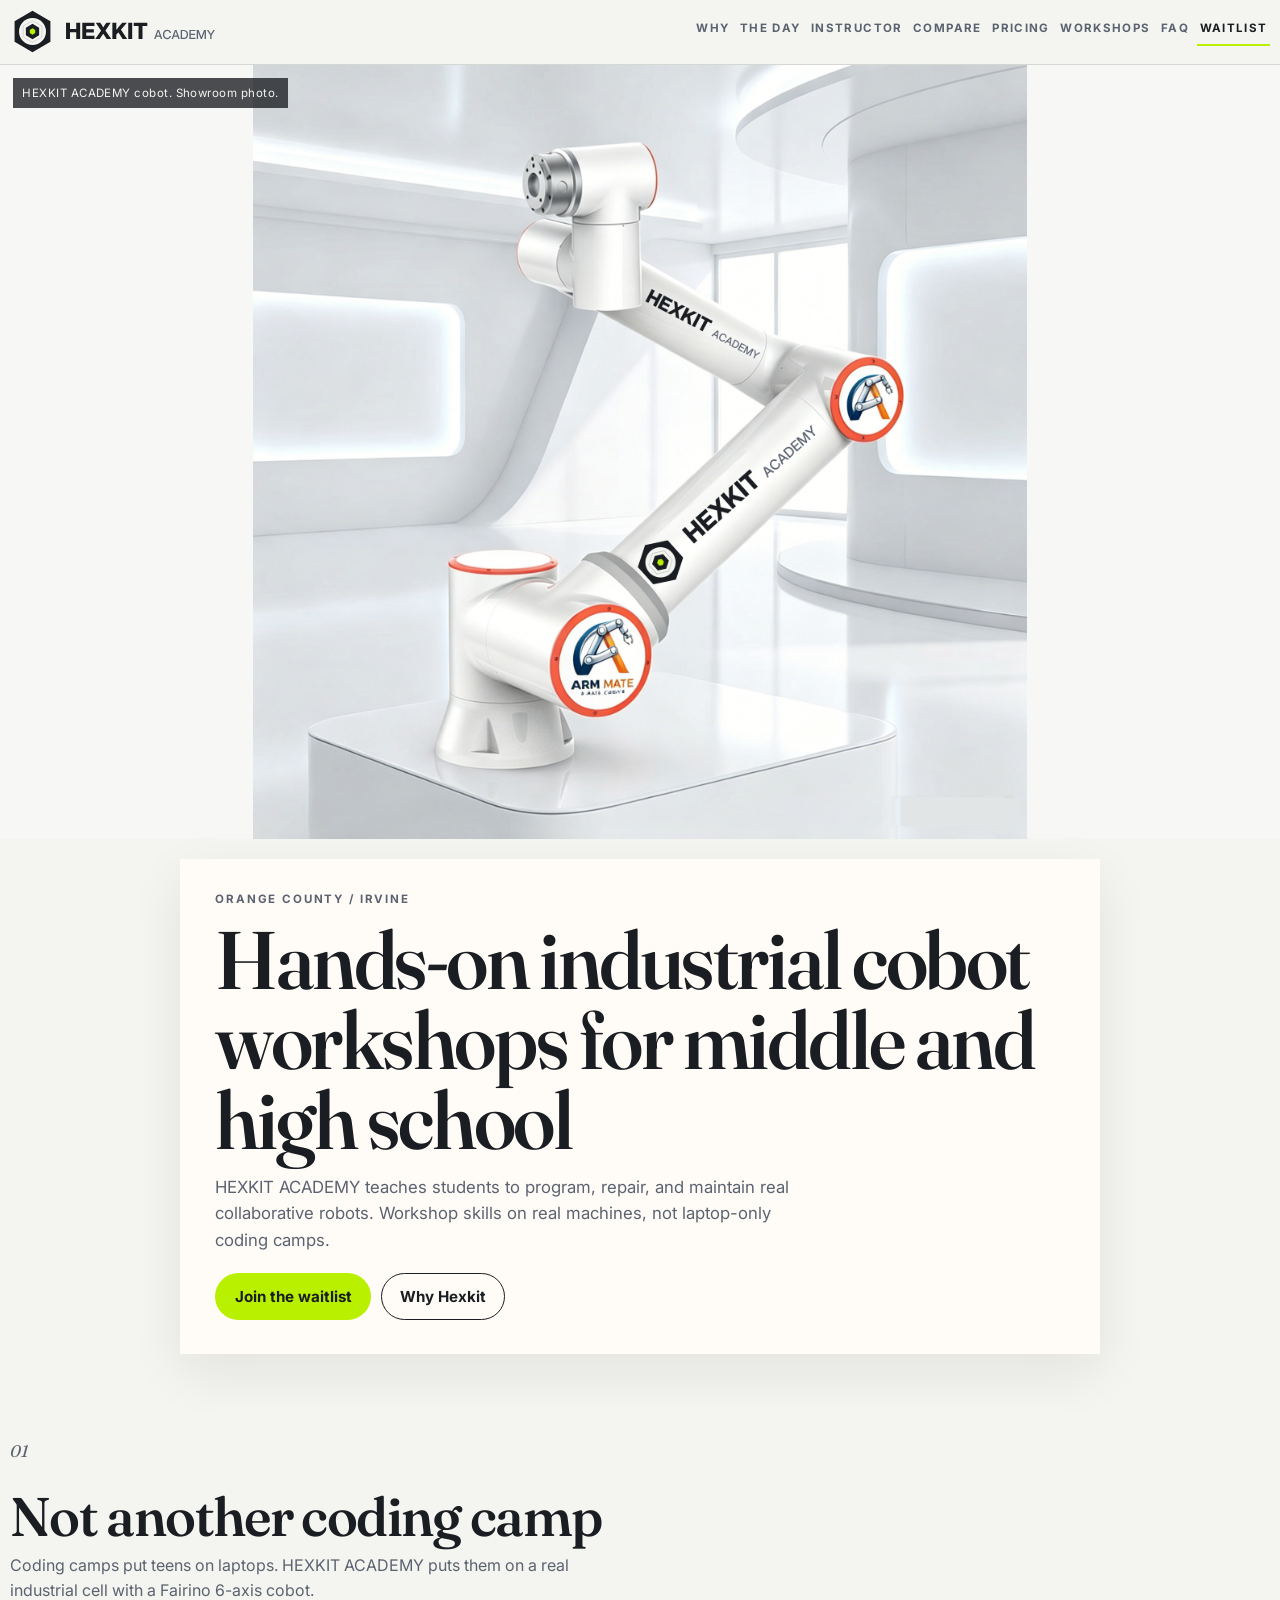
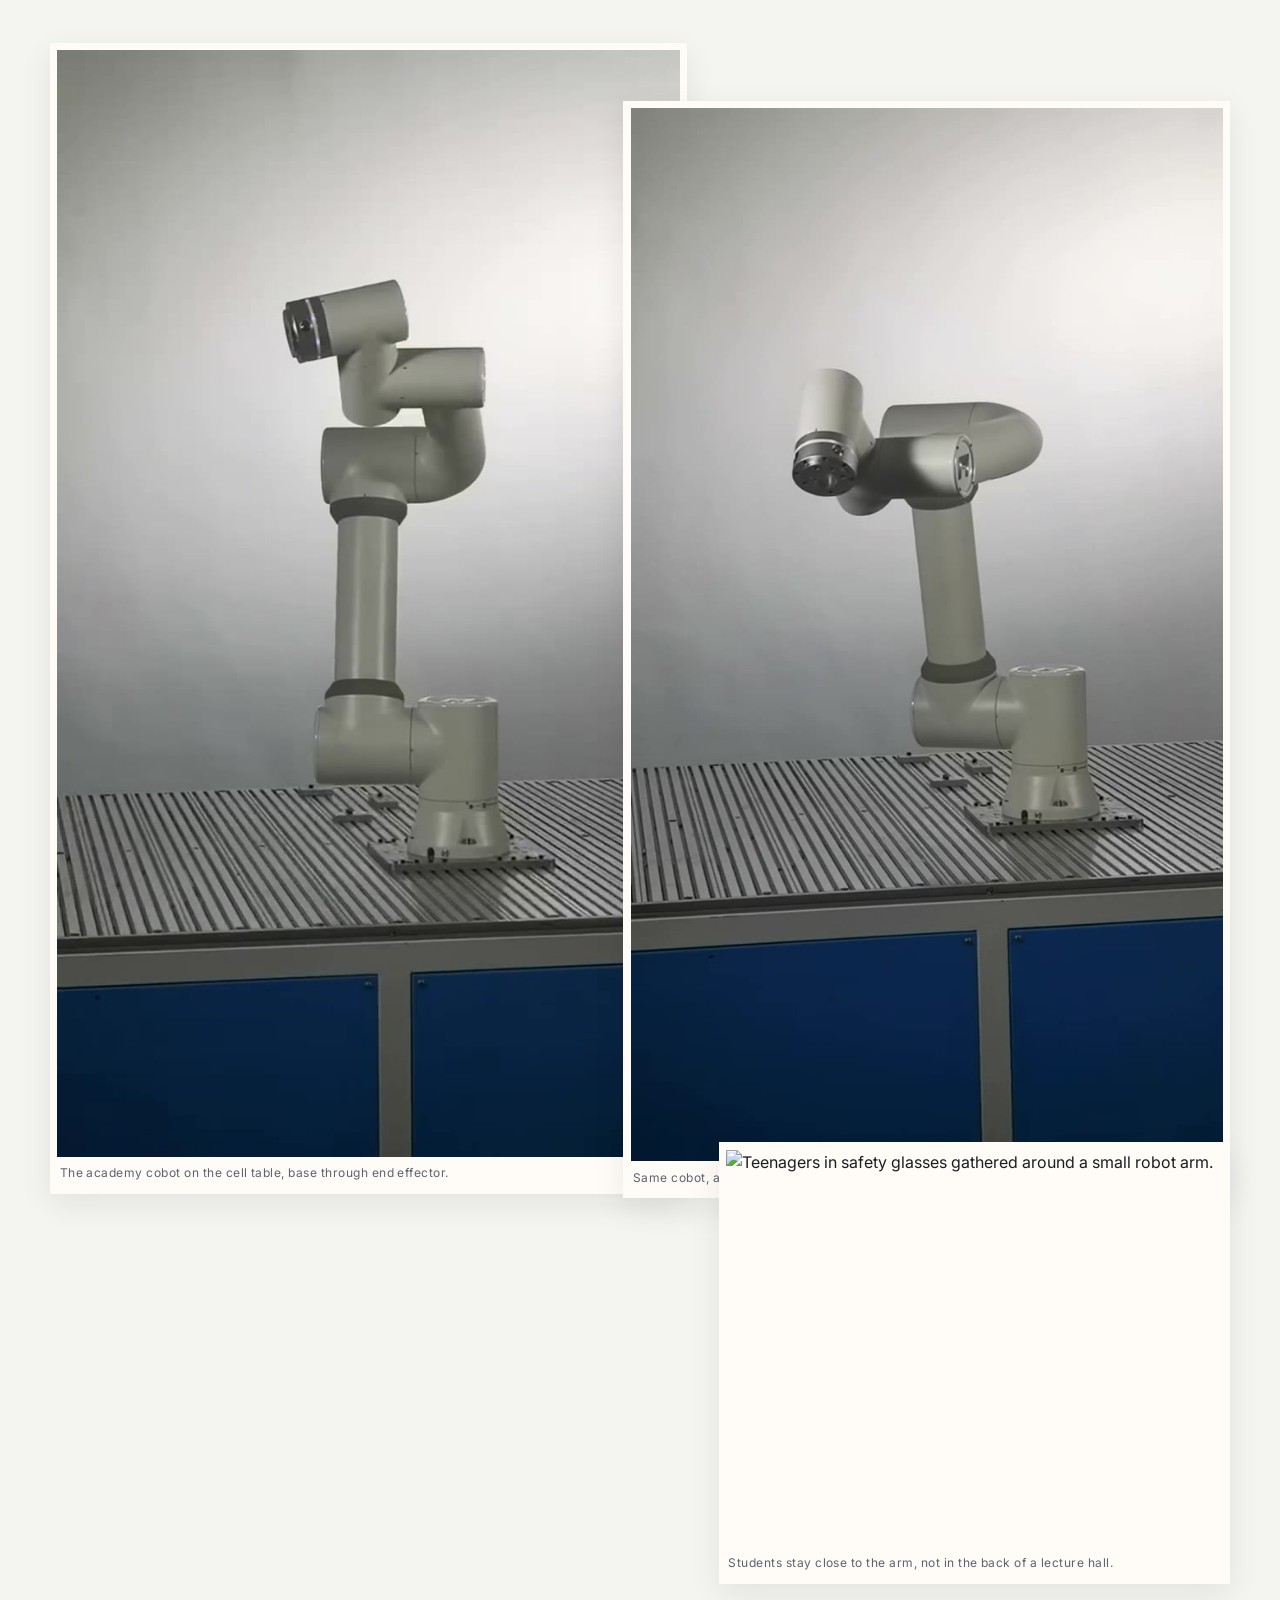
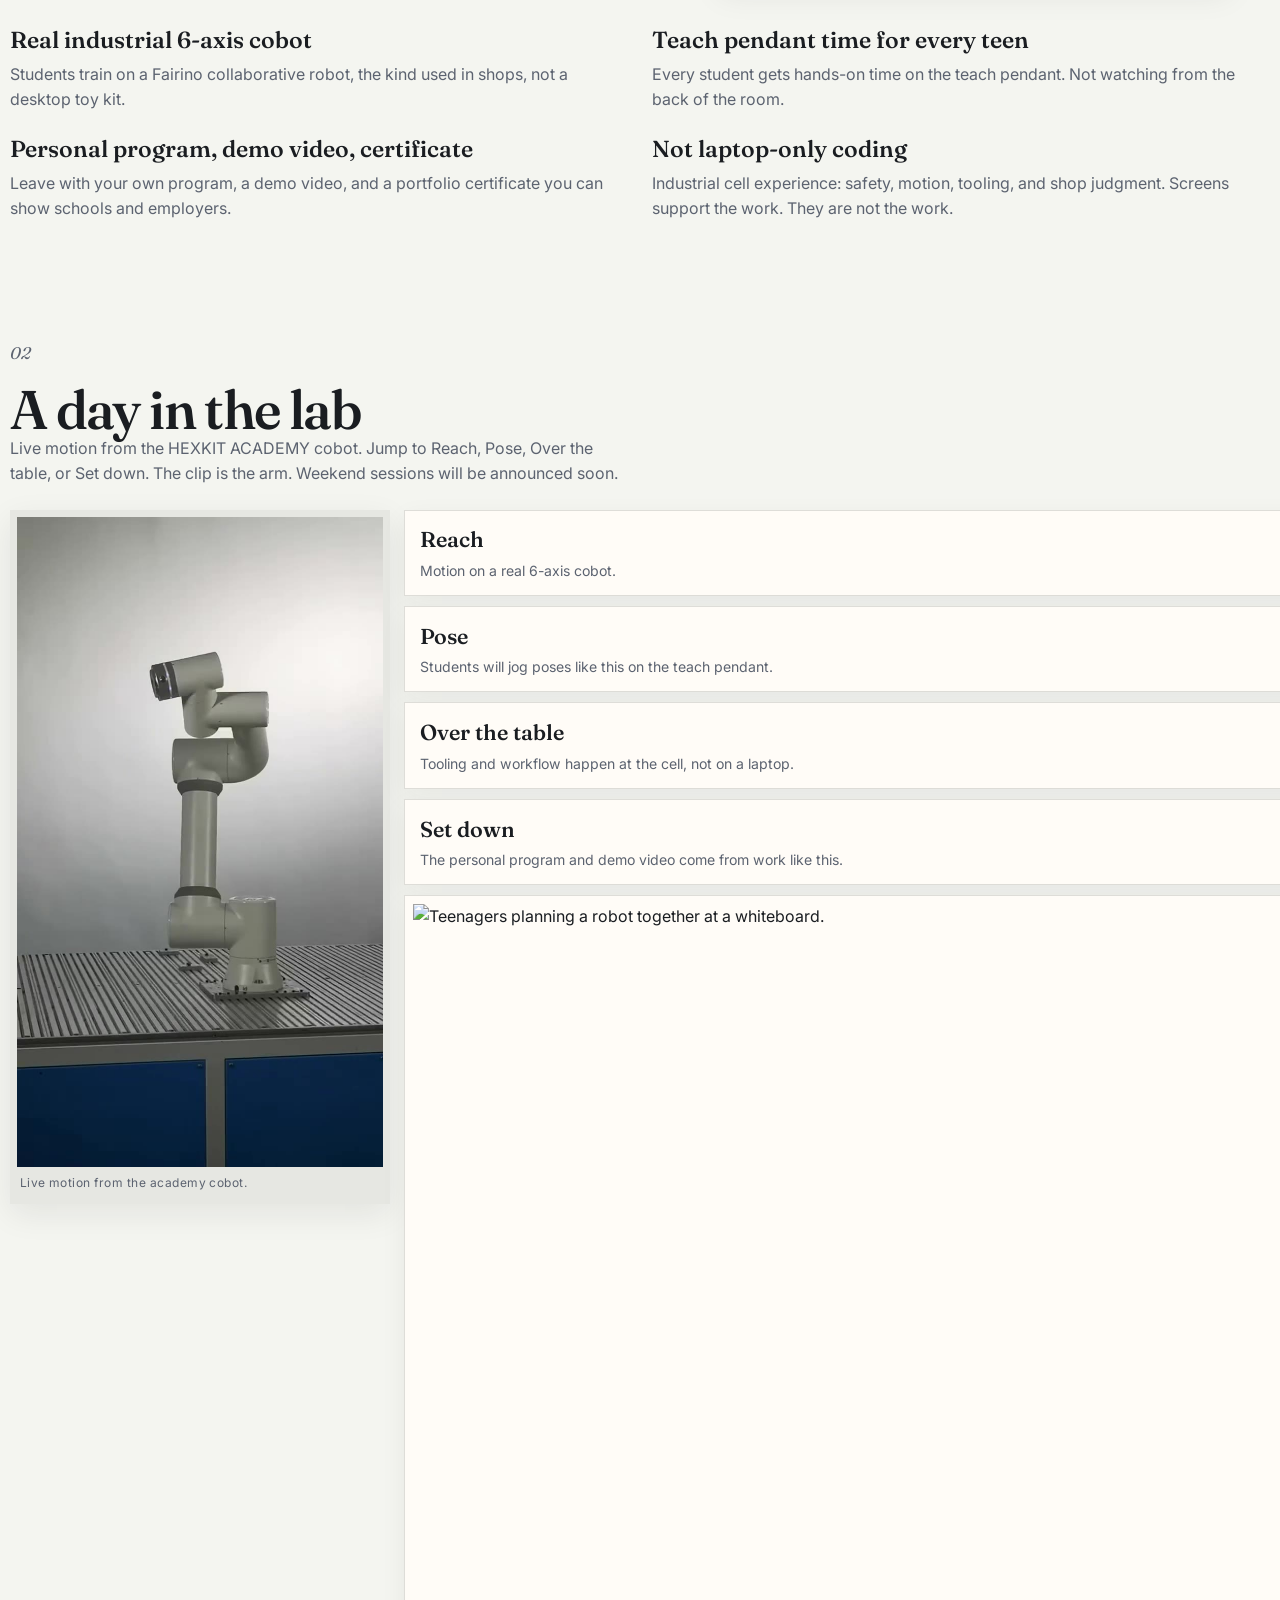
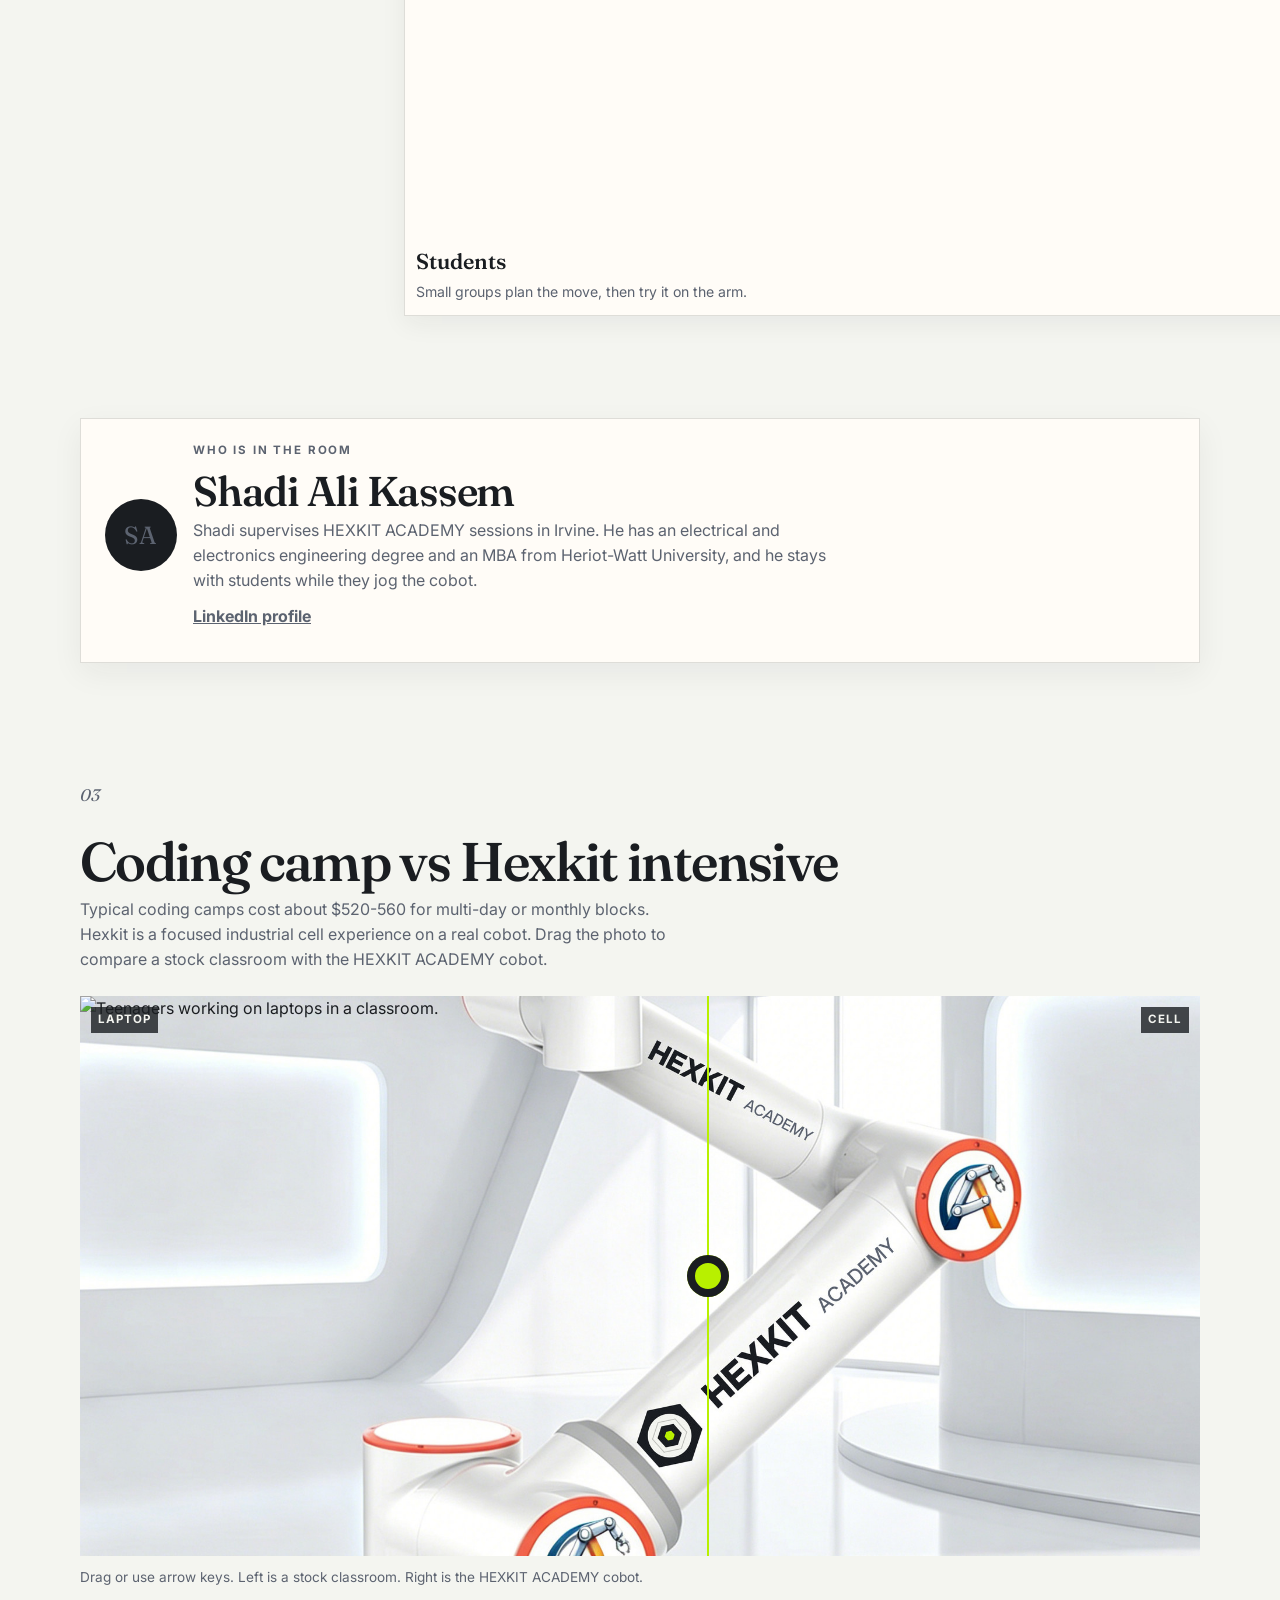
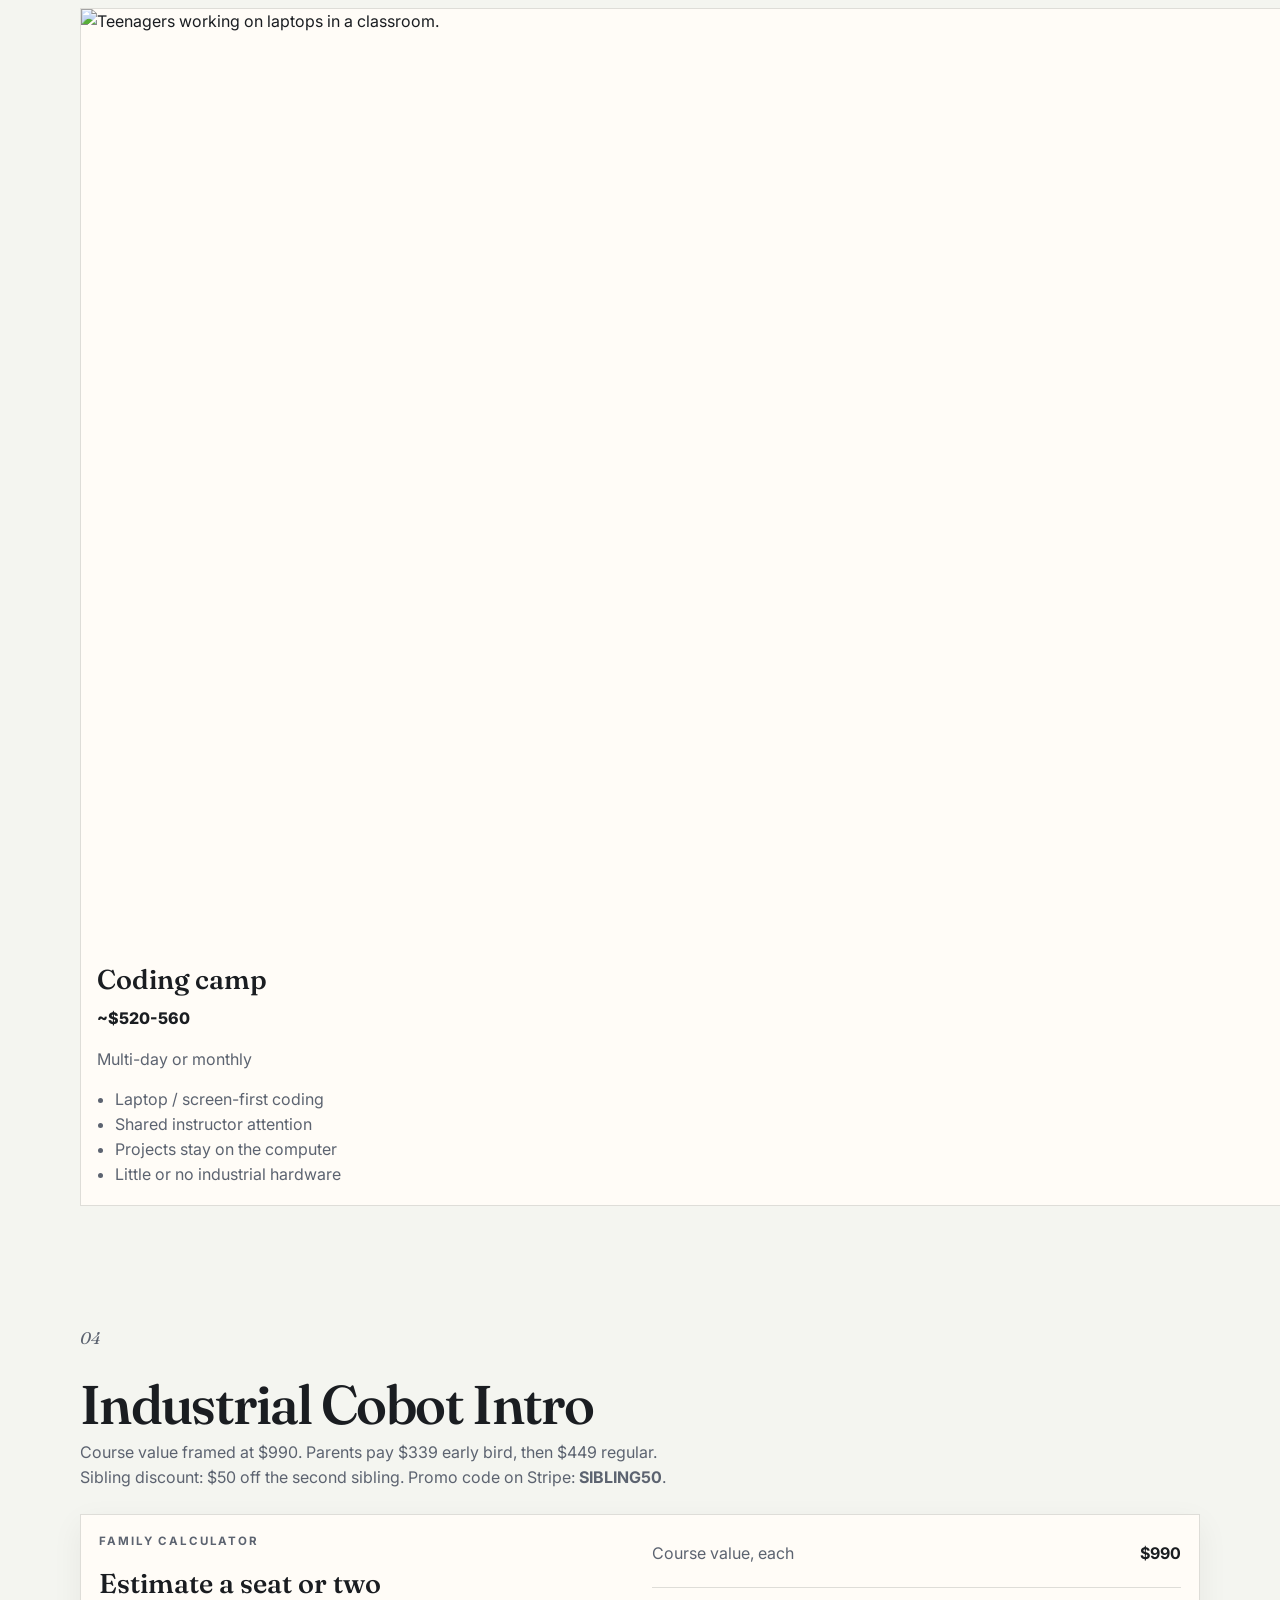
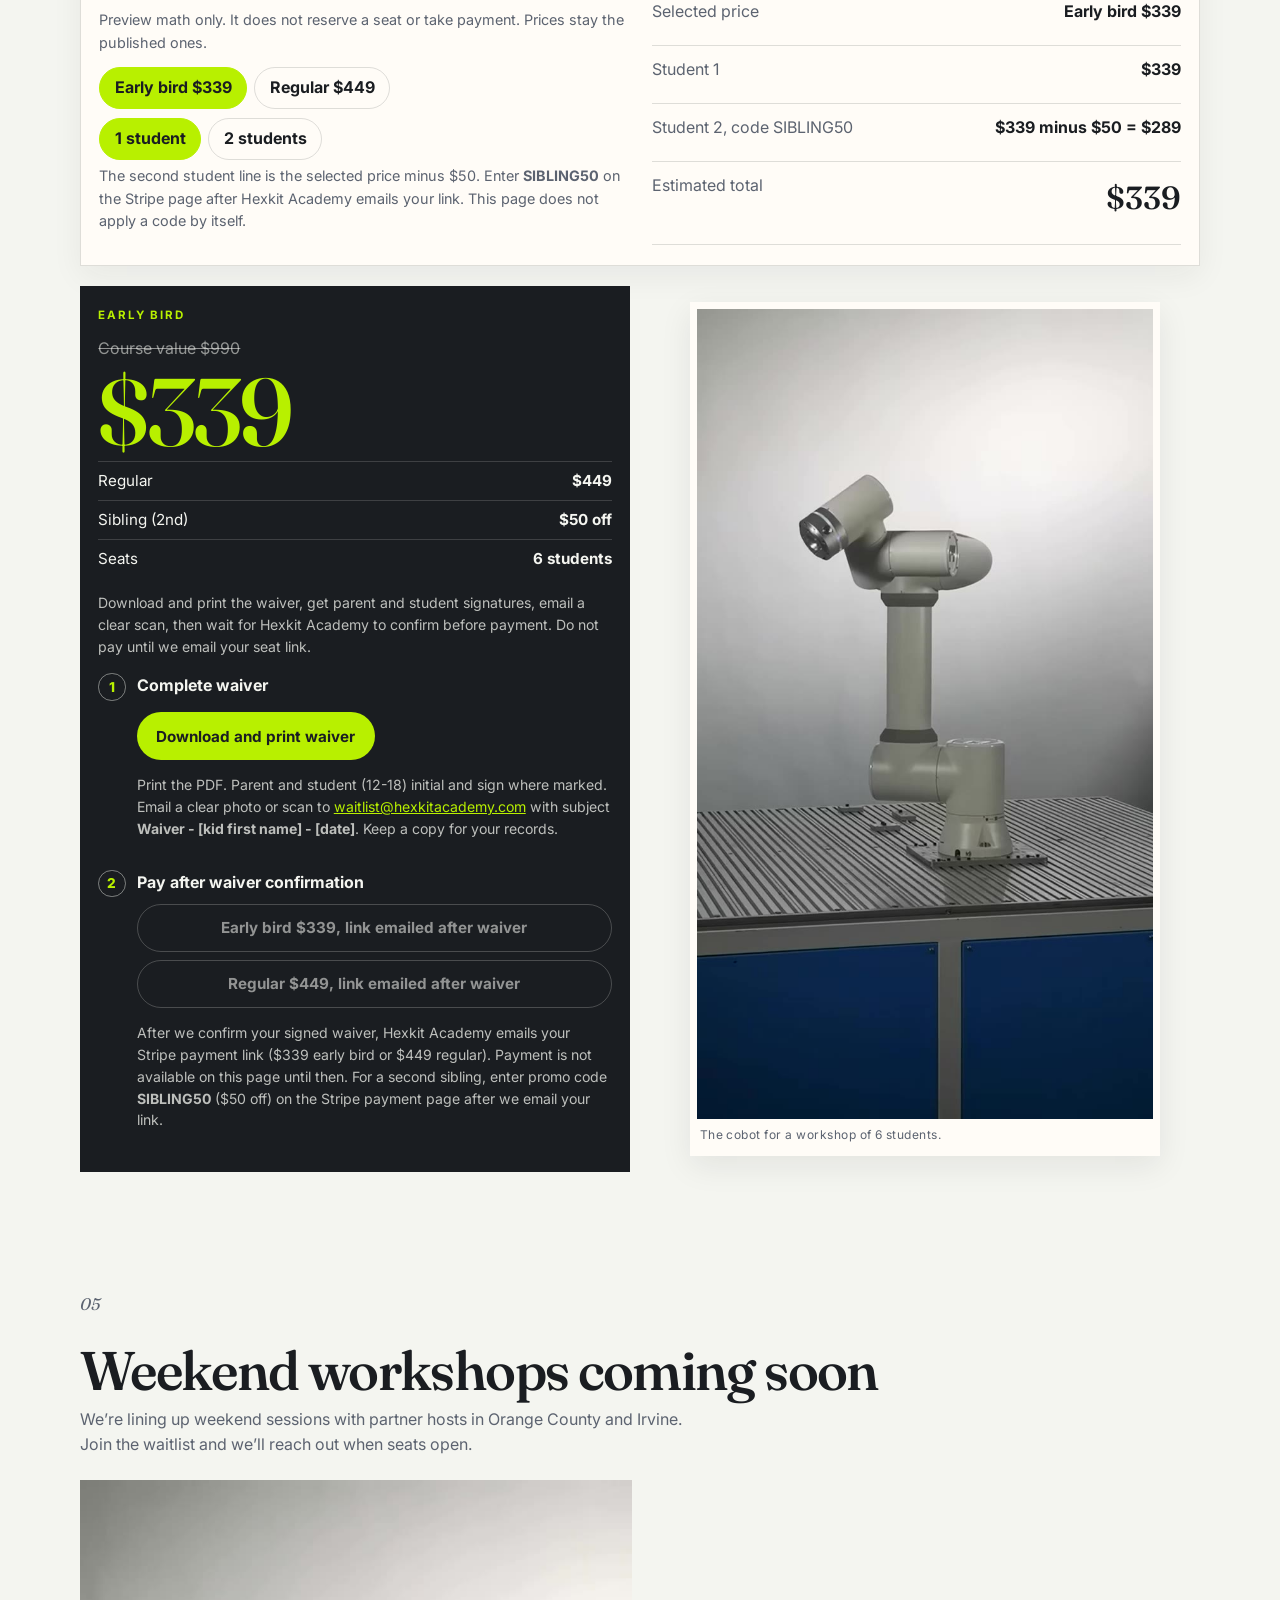
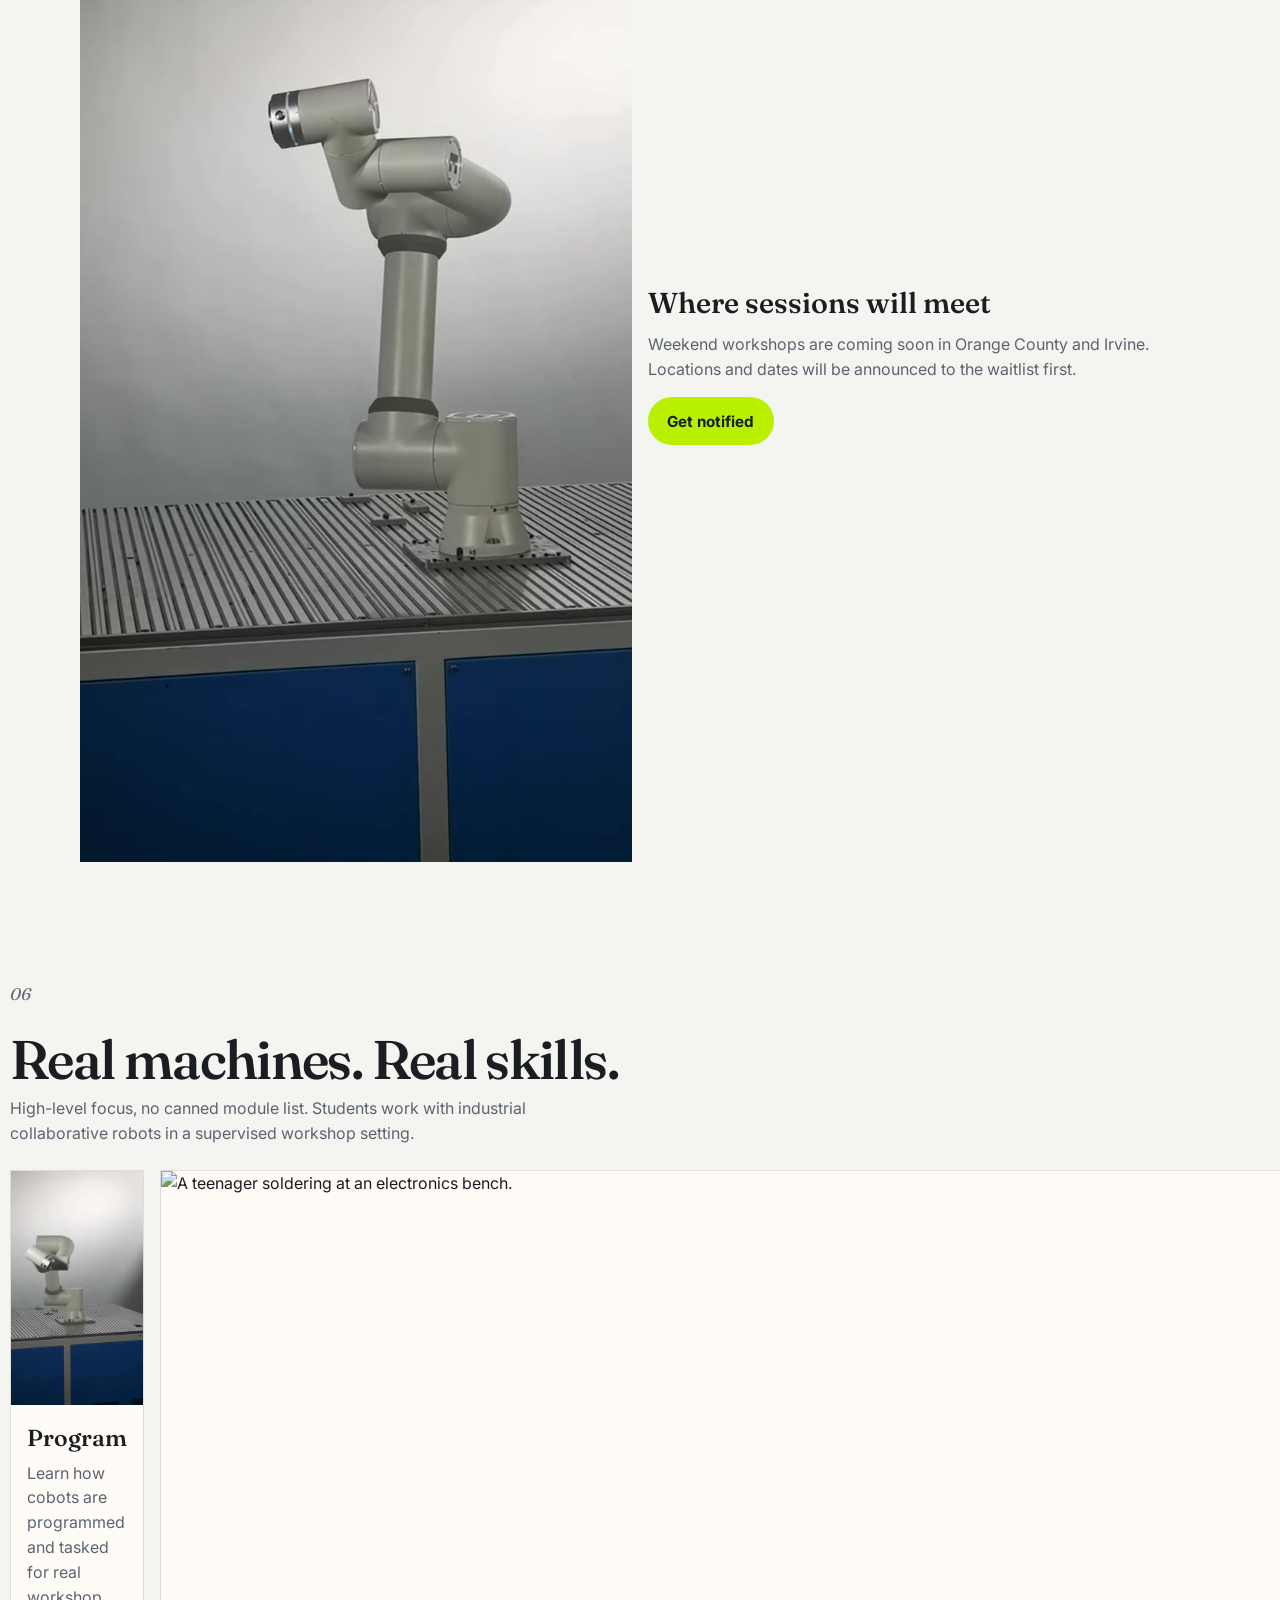
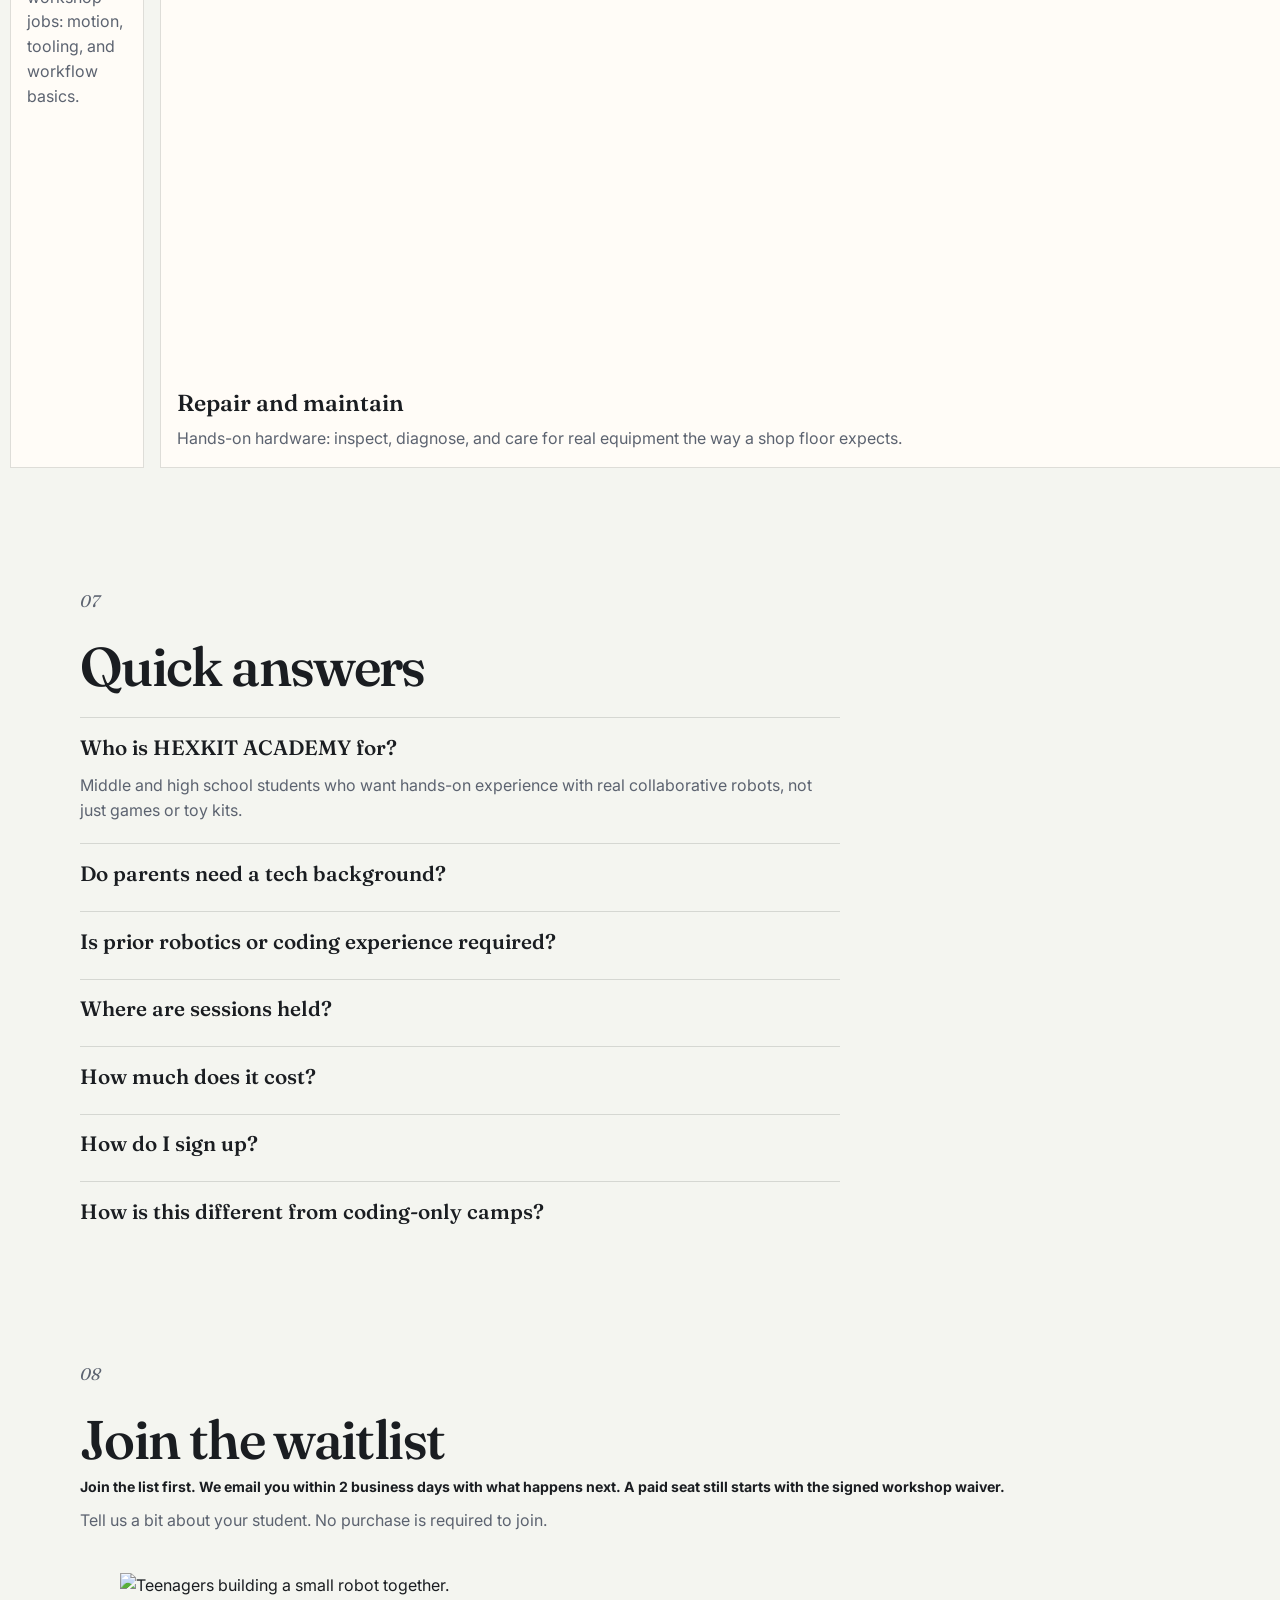
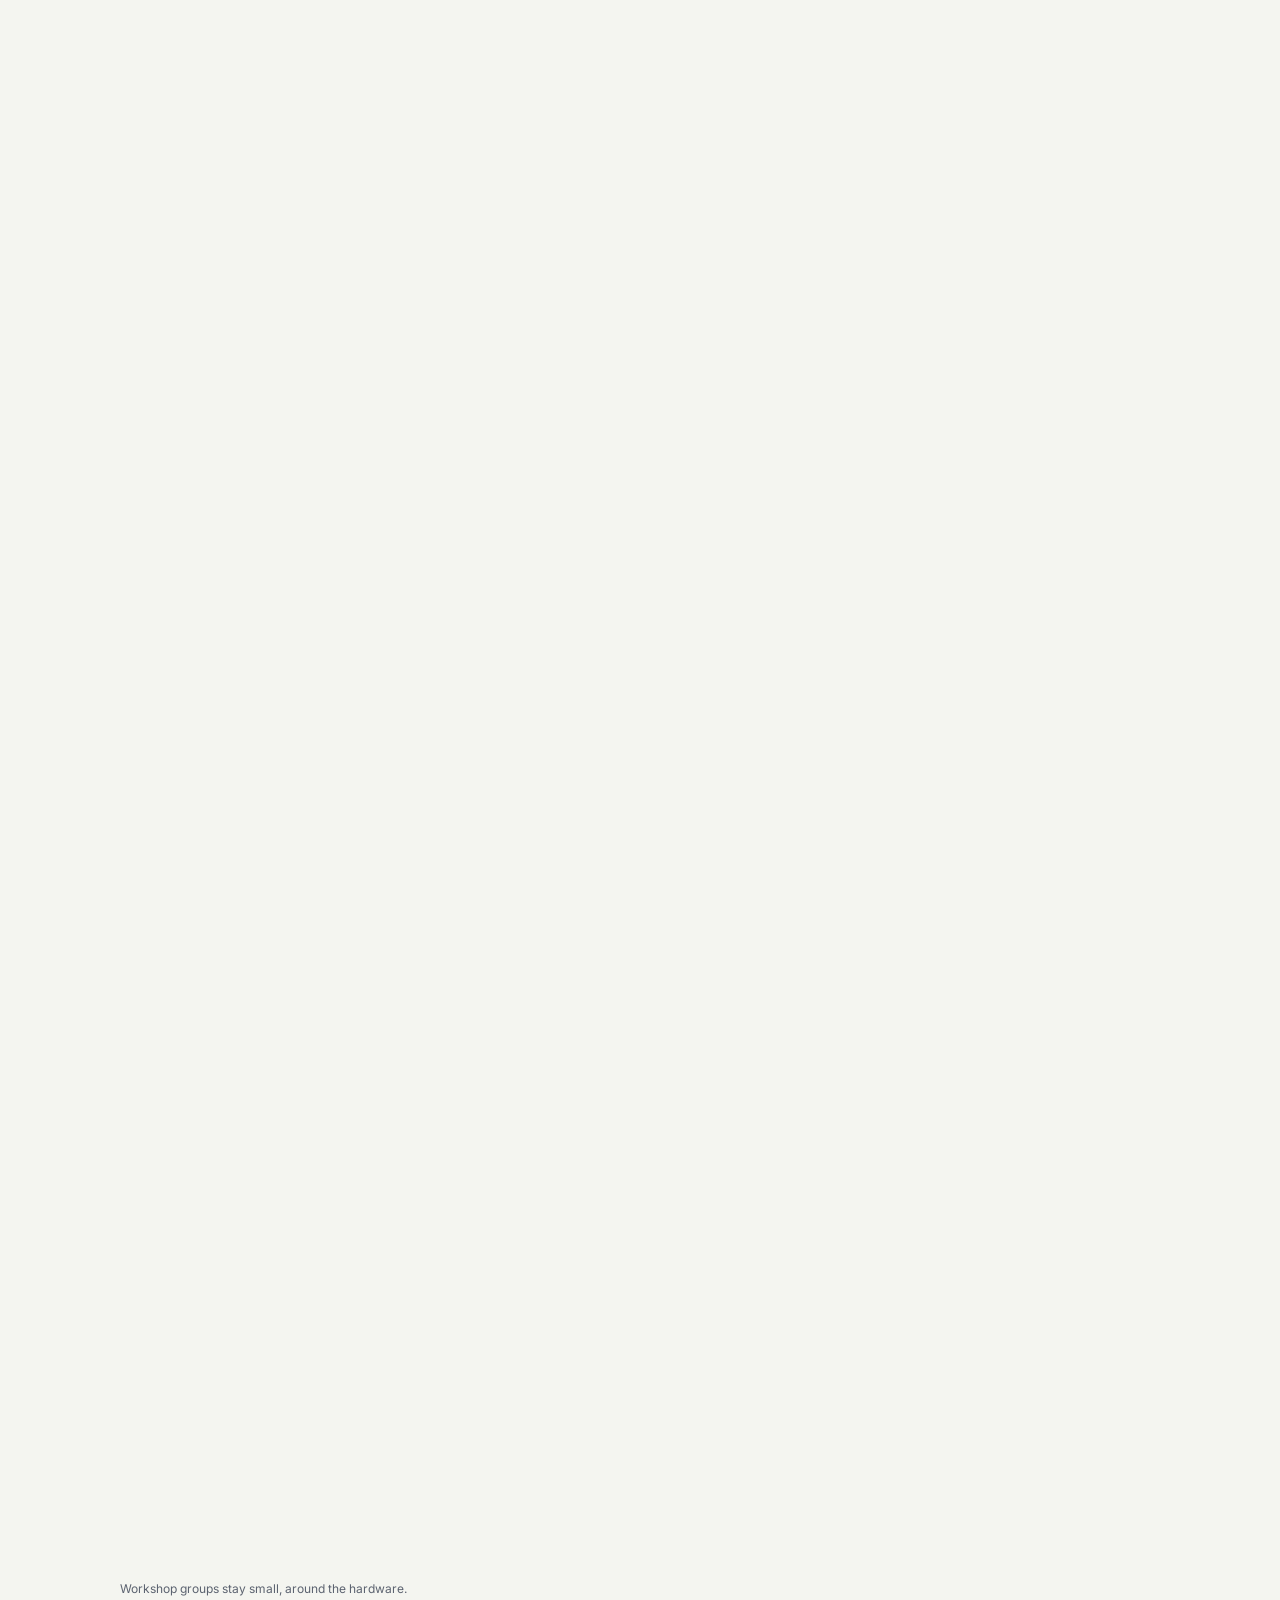
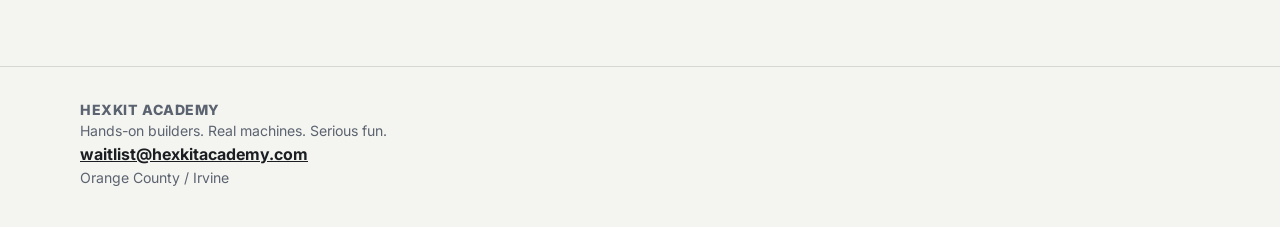
==== commit 5bb99944: "Remove draft notes and publish parent-facing trust details. Hide the design previews, drop internal " ====
--- a/index.html
+++ b/index.html
@@ -9,17 +9,94 @@
   <link rel="icon" type="image/svg+xml" href="/assets/favicon-32.svg" sizes="any" />
   <link rel="icon" type="image/svg+xml" href="/assets/favicon-16.svg" sizes="16x16" />
   <link rel="apple-touch-icon" href="/assets/favicon-32.svg" />
+  <link rel="canonical" href="https://www.hexkitacademy.com/" />
+  <meta property="og:type" content="website" />
+  <meta property="og:site_name" content="HEXKIT ACADEMY" />
+  <meta property="og:url" content="https://www.hexkitacademy.com/" />
+  <meta property="og:title" content="HEXKIT ACADEMY | Hands-on cobot workshops in OC / Irvine" />
+  <meta property="og:description" content="HEXKIT ACADEMY: hands-on industrial cobot workshops for middle and high school students in Orange County and Irvine. Real Fairino 6-axis cobot, teach pendant time, personal program and demo video." />
+  <meta property="og:image" content="https://www.hexkitacademy.com/assets/og-home.jpg" />
+  <meta property="og:image:width" content="1200" />
+  <meta property="og:image:height" content="630" />
+  <meta name="twitter:card" content="summary_large_image" />
+  <meta name="twitter:title" content="HEXKIT ACADEMY | Hands-on cobot workshops in OC / Irvine" />
+  <meta name="twitter:description" content="Hands-on industrial cobot workshops for middle and high school in Orange County and Irvine." />
+  <meta name="twitter:image" content="https://www.hexkitacademy.com/assets/og-home.jpg" />
+  <script type="application/ld+json">
+  {
+    "@context": "https://schema.org",
+    "@type": "FAQPage",
+    "mainEntity": [
+      {
+        "@type": "Question",
+        "name": "Who is HEXKIT ACADEMY for?",
+        "acceptedAnswer": {
+          "@type": "Answer",
+          "text": "Middle and high school students who want hands-on experience with real collaborative robots, not just games or toy kits."
+        }
+      },
+      {
+        "@type": "Question",
+        "name": "Do parents need a tech background?",
+        "acceptedAnswer": {
+          "@type": "Answer",
+          "text": "No. Sessions are supervised and structured. Parents get clear info when workshops open. You don't need to be an engineer to enroll your student."
+        }
+      },
+      {
+        "@type": "Question",
+        "name": "Is prior robotics or coding experience required?",
+        "acceptedAnswer": {
+          "@type": "Answer",
+          "text": "No. Curiosity and willingness to work with tools matter more. We'll meet students where they are."
+        }
+      },
+      {
+        "@type": "Question",
+        "name": "Where are sessions held?",
+        "acceptedAnswer": {
+          "@type": "Answer",
+          "text": "Orange County and Irvine. Exact locations will be announced with each session."
+        }
+      },
+      {
+        "@type": "Question",
+        "name": "How much does it cost?",
+        "acceptedAnswer": {
+          "@type": "Answer",
+          "text": "Course value is framed at $990. Early bird is $339, regular is $449. Second sibling: enter promo code SIBLING50 for $50 off on Stripe. Payment links are emailed only after your signed waiver is confirmed."
+        }
+      },
+      {
+        "@type": "Question",
+        "name": "How do I sign up?",
+        "acceptedAnswer": {
+          "@type": "Answer",
+          "text": "Join the waitlist. HEXKIT ACADEMY emails you within 2 business days. No payment is required to join the list. For a paid seat, complete the waiver first."
+        }
+      },
+      {
+        "@type": "Question",
+        "name": "How is this different from coding-only camps?",
+        "acceptedAnswer": {
+          "@type": "Answer",
+          "text": "We emphasize a real Fairino 6-axis cobot, teach pendant time for every teen, repair and maintenance, plus a personal program, demo video, and portfolio certificate. Not screen-only coding tracks."
+        }
+      }
+    ]
+  }
+  </script>
   <link rel="preconnect" href="https://fonts.googleapis.com" />
   <link rel="preconnect" href="https://fonts.gstatic.com" crossorigin />
   <link href="https://fonts.googleapis.com/css2?family=Fraunces:opsz,wght@9..144,500;9..144,620&family=Inter:wght@400;500;600;700;800&display=swap" rel="stylesheet" />
-  <link rel="stylesheet" href="/designs/studio.css" />
+  <link rel="stylesheet" href="/assets/site.css" />
 </head>
 <body>
   <!--
     HEXKIT ACADEMY live homepage. Studio layout.
     Cobot hero is /assets/photos/cobot-hero.jpg (unedited, logos visible).
     Day-strip motion is /assets/video/cobot-demo.mp4.
-    Student photos are free stock meant to read as ages 13-16 only. Search for "Alex:" to swap those for consented workshop photos.
+    Student photos are free stock of teenagers in workshops. They are not HEXKIT ACADEMY class photos.
     Family price calculator is client-side only. It does not reserve a seat or take payment.
   -->
   <a class="skip-link" href="#main">Skip to content</a>
@@ -32,6 +109,7 @@
         <nav class="mini-nav" aria-label="Page sections">
           <a href="#why">Why</a>
           <a href="#day">The day</a>
+          <a href="#instructor">Instructor</a>
           <a href="#compare">Compare</a>
           <a href="#pricing">Pricing</a>
           <a href="#workshops">Workshops</a>
@@ -76,9 +154,8 @@
             <figcaption>Same cobot, another pose from the demo.</figcaption>
           </figure>
           <figure class="frame frame-c">
-            <!-- Alex: stock stand-in, ages 13-16. Replace with a consented photo of HEXKIT ACADEMY students at the cobot. -->
-            <img src="https://images.pexels.com/photos/8613089/pexels-photo-8613089.jpeg?auto=compress&cs=tinysrgb&w=1400" alt="Stock photo of teenagers about 13 to 16 in safety glasses around a small robot arm. Not a HEXKIT ACADEMY session." width="1400" height="933" />
-            <figcaption>Stock photo, ages 13-16. Alex: swap for students in your workshop.</figcaption>
+            <img src="https://images.pexels.com/photos/8613089/pexels-photo-8613089.jpeg?auto=compress&cs=tinysrgb&w=1400" alt="Teenagers in safety glasses gathered around a small robot arm." width="1400" height="933" />
+            <figcaption>Students stay close to the arm, not in the back of a lecture hall.</figcaption>
           </figure>
         </div>
         <div class="why-copy">
@@ -108,7 +185,7 @@
           <div>
             <p class="index-no">02</p>
             <h2>A day in the lab</h2>
-            <p class="intro">Live motion from the HEXKIT ACADEMY cobot. Jump to Reach, Pose, Over the table, or Set down. The clip is the arm only. Weekend sessions are still coming soon, and student photos on this page are stock until workshop shots exist.</p>
+            <p class="intro">Live motion from the HEXKIT ACADEMY cobot. Jump to Reach, Pose, Over the table, or Set down. The clip is the arm. Weekend sessions will be announced soon.</p>
           </div>
         </div>
         <div class="motion">
@@ -144,10 +221,23 @@
               <span>The personal program and demo video come from work like this.</span>
             </button>
             <figure class="chapter chapter-students" role="listitem">
-              <!-- Alex: stock stand-in, ages 13-16. Replace with a consented HEXKIT ACADEMY workshop group. -->
-              <img src="https://images.pexels.com/photos/7743257/pexels-photo-7743257.jpeg?auto=compress&cs=tinysrgb&w=1400" alt="Stock photo of teenagers about 13 to 16 planning a robot together. Not a HEXKIT ACADEMY session." width="1400" height="933" />
-              <figcaption><strong>Students</strong><span>Stock photo, ages 13-16. Alex: this frame is where a real workshop group should go.</span></figcaption>
+              <img src="https://images.pexels.com/photos/7743257/pexels-photo-7743257.jpeg?auto=compress&cs=tinysrgb&w=1400" alt="Teenagers planning a robot together at a whiteboard." width="1400" height="933" />
+              <figcaption><strong>Students</strong><span>Small groups plan the move, then try it on the arm.</span></figcaption>
             </figure>
+          </div>
+        </div>
+      </div>
+    </section>
+
+    <section class="section" id="instructor">
+      <div class="wrap">
+        <div class="instructor">
+          <p class="instructor-mark" aria-hidden="true">SA</p>
+          <div>
+            <p class="kicker">Who is in the room</p>
+            <h2>Shadi Ali Kassem</h2>
+            <p>Shadi supervises HEXKIT ACADEMY sessions in Irvine. He has an electrical and electronics engineering degree and an MBA from Heriot-Watt University, and he stays with students while they jog the cobot.</p>
+            <p><a href="https://www.linkedin.com/in/shadifhami/" rel="noopener noreferrer">LinkedIn profile</a></p>
           </div>
         </div>
       </div>
@@ -161,9 +251,7 @@
           <p class="intro">Typical coding camps cost about $520-560 for multi-day or monthly blocks. Hexkit is a focused industrial cell experience on a real cobot. Drag the photo to compare a stock classroom with the HEXKIT ACADEMY cobot.</p>
         </div>
         <div class="ba" data-compare>
-          <!-- Alex: left side stays a stock coding-camp contrast unless you have a photo you want here. -->
-          <!-- Alex: stock coding-camp contrast, ages 13-16. Not a HEXKIT ACADEMY photo. -->
-          <img class="ba-before" src="https://images.pexels.com/photos/5905483/pexels-photo-5905483.jpeg?auto=compress&cs=tinysrgb&w=1600" alt="Stock photo of teenagers about 13 to 16 working on laptops." width="1600" height="1066" />
+          <img class="ba-before" src="https://images.pexels.com/photos/5905483/pexels-photo-5905483.jpeg?auto=compress&cs=tinysrgb&w=1600" alt="Teenagers working on laptops in a classroom." width="1600" height="1066" />
           <img class="ba-after" src="/assets/photos/cobot-hero.jpg" alt="HEXKIT ACADEMY cobot in a white showroom." width="1920" height="1920" />
           <p class="ba-tag ba-tag-left">Laptop</p>
           <p class="ba-tag ba-tag-right">Cell</p>
@@ -173,9 +261,7 @@
         <p class="ba-note">Drag or use arrow keys. Left is a stock classroom. Right is the HEXKIT ACADEMY cobot.</p>
         <div class="compare-grid" style="margin-top:1.25rem">
           <article class="compare-card">
-            <!-- Alex: stock coding-camp contrast. Not a HEXKIT ACADEMY photo. -->
-            <!-- Alex: stock coding-camp contrast, ages 13-16. Not a HEXKIT ACADEMY photo. -->
-            <img src="https://images.pexels.com/photos/5905483/pexels-photo-5905483.jpeg?auto=compress&cs=tinysrgb&w=1400" alt="Stock photo of teenagers about 13 to 16 working on laptops." width="1400" height="933" />
+            <img src="https://images.pexels.com/photos/5905483/pexels-photo-5905483.jpeg?auto=compress&cs=tinysrgb&w=1400" alt="Teenagers working on laptops in a classroom." width="1400" height="933" />
             <div>
               <h3>Coding camp</h3>
               <p class="compare-price">~$520-560</p>
@@ -284,10 +370,10 @@
           <p class="intro">We’re lining up weekend sessions with partner hosts in Orange County and Irvine. Join the waitlist and we’ll reach out when seats open.</p>
         </div>
         <div class="partner">
-          <img class="fit-robot" src="/assets/photos/frame-04.jpg" alt="HEXKIT ACADEMY cobot from the demo, full arm in frame, used here while partner-host photos are not ready." width="720" height="1280" />
+          <img class="fit-robot" src="/assets/photos/frame-04.jpg" alt="HEXKIT ACADEMY cobot from the demo, full arm in frame." width="720" height="1280" />
           <div>
-            <h3 style="font-family:var(--serif);font-weight:560;font-size:1.8rem;margin:0 0 0.4rem">Partner hosts</h3>
-            <p class="intro">Sessions planned with community partners including <strong>Urban Workshop</strong>, <strong>theCoderSchool</strong>, and <strong>Ardent</strong>. Exact schedules will be shared with waitlist members first.</p>
+            <h3 style="font-family:var(--serif);font-weight:560;font-size:1.8rem;margin:0 0 0.4rem">Where sessions will meet</h3>
+            <p class="intro">Weekend workshops are coming soon in Orange County and Irvine. Locations and dates will be announced to the waitlist first.</p>
             <p><a class="btn btn-primary" href="#waitlist">Get notified</a></p>
           </div>
         </div>
@@ -310,24 +396,21 @@
             </div>
           </article>
           <article>
-            <!-- Alex: stock makerspace stand-in, ages 13-16. Replace with a consented repair photo from the workshop. -->
-            <img src="https://images.pexels.com/photos/8364026/pexels-photo-8364026.jpeg?auto=compress&cs=tinysrgb&w=1200" alt="Stock photo of a teenager about 13 to 16 soldering at a bench. Not a HEXKIT ACADEMY session." width="1200" height="800" />
+            <img src="https://images.pexels.com/photos/8364026/pexels-photo-8364026.jpeg?auto=compress&cs=tinysrgb&w=1200" alt="A teenager soldering at an electronics bench." width="1200" height="800" />
             <div>
               <h3>Repair and maintain</h3>
               <p>Hands-on hardware: inspect, diagnose, and care for real equipment the way a shop floor expects.</p>
             </div>
           </article>
           <article>
-            <!-- Alex: stock stand-in, ages 13-16. Replace with HEXKIT ACADEMY students in safety glasses. -->
-            <img src="https://images.pexels.com/photos/8471831/pexels-photo-8471831.jpeg?auto=compress&cs=tinysrgb&w=1200" alt="Stock photo of teenagers about 13 to 16 in safety glasses around equipment. Not a HEXKIT ACADEMY session." width="1200" height="800" />
+            <img src="https://images.pexels.com/photos/8471831/pexels-photo-8471831.jpeg?auto=compress&cs=tinysrgb&w=1200" alt="Teenagers in safety glasses working around equipment." width="1200" height="800" />
             <div>
               <h3>Safety</h3>
               <p>Industrial safety habits first: guards, procedures, and respect for machines that can move force.</p>
             </div>
           </article>
           <article>
-            <!-- Alex: stock stand-in, ages 13-16. Replace with HEXKIT ACADEMY students at the cell. -->
-            <img src="https://images.pexels.com/photos/8613318/pexels-photo-8613318.jpeg?auto=compress&cs=tinysrgb&w=1200" alt="Stock photo of a teenager about 13 to 16 in safety glasses beside a small robot. Not a HEXKIT ACADEMY session." width="1200" height="800" />
+            <img src="https://images.pexels.com/photos/8613318/pexels-photo-8613318.jpeg?auto=compress&cs=tinysrgb&w=1200" alt="A teenager in safety glasses beside a small robot." width="1200" height="800" />
             <div>
               <h3>Build judgment</h3>
               <p>More than coding drills: students leave with workshop confidence and a clearer path into STEM trades.</p>
@@ -358,7 +441,7 @@
           </details>
           <details>
             <summary>Where are sessions held?</summary>
-            <p>Orange County / Irvine area, hosted with partners including Urban Workshop, theCoderSchool, and Ardent. Exact locations announced with each session.</p>
+            <p>Orange County and Irvine. Exact locations will be announced with each session.</p>
           </details>
           <details>
             <summary>How much does it cost?</summary>
@@ -366,7 +449,7 @@
           </details>
           <details>
             <summary>How do I sign up?</summary>
-            <p>Join the waitlist below. We’ll email when weekend workshops open. No payment required to join the list. For a paid seat, complete the waiver first.</p>
+            <p>Join the waitlist below. We email you within 2 business days. No payment is required to join the list. For a paid seat, complete the waiver first.</p>
           </details>
           <details>
             <summary>How is this different from coding-only camps?</summary>
@@ -381,14 +464,13 @@
         <div class="section-head">
           <p class="index-no">08</p>
           <h2>Join the waitlist</h2>
-          <p class="form-note">Waitlist interest only. For paid seats, download and print the workshop waiver above, sign it, and email it back before paying.</p>
-          <p class="intro">Tell us a bit about your student. We’ll notify you when weekend workshops open. No purchase required to join.</p>
+          <p class="form-note">Join the list first. We email you within 2 business days with what happens next. A paid seat still starts with the signed workshop waiver.</p>
+          <p class="intro">Tell us a bit about your student. No purchase is required to join.</p>
         </div>
         <div class="waitlist-grid">
           <figure class="waitlist-photo">
-            <!-- Alex: stock stand-in beside the form, ages 13-16. The media checkbox is not a photo release. Replace with a consented workshop photo. -->
-            <img src="https://images.pexels.com/photos/7868883/pexels-photo-7868883.jpeg?auto=compress&cs=tinysrgb&w=1200" alt="Stock photo of teenagers about 13 to 16 building a small robot together. Not HEXKIT ACADEMY students." width="1200" height="1600" />
-            <figcaption>Stock photo. Alex: use a consented workshop photo later.</figcaption>
+            <img src="https://images.pexels.com/photos/7868883/pexels-photo-7868883.jpeg?auto=compress&cs=tinysrgb&w=1200" alt="Teenagers building a small robot together." width="1200" height="1600" />
+            <figcaption>Workshop groups stay small, around the hardware.</figcaption>
           </figure>
           <!-- Waitlist posts to Formspree form xljddqyd -->
           <form action="https://formspree.io/f/xljddqyd" method="POST">
@@ -433,6 +515,7 @@
               <textarea id="note" name="note" rows="3" placeholder="School, city, or anything we should know"></textarea>
             </div>
             <input type="hidden" name="_subject" value="HEXKIT ACADEMY waitlist" />
+            <input type="hidden" name="_next" value="https://www.hexkitacademy.com/thanks.html" />
             <button class="btn btn-primary btn-block" type="submit">Join the waitlist</button>
             <p class="mailto">Prefer email? <a href="mailto:waitlist@hexkitacademy.com?subject=HEXKIT%20ACADEMY%20waitlist">waitlist@hexkitacademy.com</a></p>
           </form>
@@ -445,10 +528,12 @@
     <div class="wrap">
       <p class="footer-brand">HEXKIT ACADEMY</p>
       <p>Hands-on builders. Real machines. Serious fun.</p>
-      <p><a href="https://hexkitacademy.com">hexkitacademy.com</a> · Orange County / Irvine</p>
-      <p><a href="/designs/">Design previews</a></p>
+      <p class="footer-contact">
+        <a href="mailto:waitlist@hexkitacademy.com">waitlist@hexkitacademy.com</a>
+      </p>
+      <p>Orange County / Irvine</p>
     </div>
   </footer>
-  <script src="/designs/studio.js"></script>
+  <script src="/assets/site.js"></script>
 </body>
 </html>
--- a/assets/site.css
+++ b/assets/site.css
@@ -0,0 +1,1126 @@
+/* HEXKIT ACADEMY Studio layout. Used by the live homepage and the Studio preview. */
+:root {
+  --ink: #1a1d21;
+  --lime: #b8f000;
+  --paper: #f4f5f0;
+  --white: #fffcf7;
+  --mid: #5c6370;
+  --line: rgba(26, 29, 33, 0.14);
+  --serif: "Fraunces", "Iowan Old Style", Palatino, Georgia, serif;
+  --sans: "Inter", system-ui, sans-serif;
+  --max: 1120px;
+}
+
+*,
+*::before,
+*::after {
+  box-sizing: border-box;
+}
+
+html {
+  scroll-behavior: smooth;
+}
+
+body {
+  margin: 0;
+  background: var(--paper);
+  color: var(--ink);
+  font-family: var(--sans);
+  font-size: 1rem;
+  line-height: 1.55;
+  -webkit-font-smoothing: antialiased;
+}
+
+img {
+  max-width: 100%;
+  display: block;
+}
+
+button,
+input,
+select,
+textarea {
+  font-family: inherit;
+}
+
+a {
+  color: inherit;
+}
+
+:focus-visible {
+  outline: 2px solid var(--ink);
+  outline-offset: 3px;
+}
+
+.wrap {
+  width: min(100% - 2rem, var(--max));
+  margin-inline: auto;
+}
+
+.wrap-wide {
+  width: min(100% - 1.25rem, 1280px);
+  margin-inline: auto;
+}
+
+.skip-link {
+  position: absolute;
+  left: -9999px;
+  top: 0;
+  background: var(--lime);
+  color: var(--ink);
+  padding: 0.5rem 1rem;
+  z-index: 200;
+  font-weight: 700;
+}
+
+.skip-link:focus {
+  left: 0.5rem;
+  top: 0.5rem;
+}
+
+.sticky-stack {
+  position: sticky;
+  top: 0;
+  z-index: 80;
+}
+
+.site-header {
+  background: rgba(244, 245, 240, 0.94);
+  backdrop-filter: blur(12px);
+  border-bottom: 1px solid var(--line);
+}
+
+.header-inner {
+  width: min(100% - 1.25rem, 1280px);
+  margin-inline: auto;
+  display: flex;
+  flex-direction: column;
+  gap: 0.45rem;
+  padding: 0.55rem 0 0.65rem;
+}
+
+.logo img {
+  width: clamp(148px, 46vw, 210px);
+  height: auto;
+}
+
+.mini-nav {
+  display: flex;
+  gap: 0.35rem;
+  overflow-x: auto;
+  padding-bottom: 0.15rem;
+  scrollbar-width: none;
+}
+
+.mini-nav::-webkit-scrollbar {
+  display: none;
+}
+
+.mini-nav a {
+  flex: 0 0 auto;
+  text-decoration: none;
+  font-size: 0.72rem;
+  font-weight: 700;
+  letter-spacing: 0.12em;
+  text-transform: uppercase;
+  color: var(--mid);
+  padding: 0.35rem 0.15rem;
+  border-bottom: 2px solid transparent;
+}
+
+.mini-nav a[aria-current="true"] {
+  color: var(--ink);
+  border-bottom-color: var(--lime);
+}
+
+.hero {
+  padding-bottom: 1rem;
+}
+
+.hero-media {
+  position: relative;
+  display: flex;
+  align-items: center;
+  justify-content: center;
+  overflow: hidden;
+  background: #f7f7f5;
+}
+
+.hero-media img {
+  display: block;
+  width: auto;
+  height: auto;
+  max-width: min(100%, 1080px);
+  max-height: min(86vh, 920px);
+  object-fit: contain;
+  object-position: center;
+  transform: none;
+}
+
+.hero-caption {
+  position: absolute;
+  left: 0.8rem;
+  top: 0.8rem;
+  max-width: 18rem;
+  margin: 0;
+  padding: 0.45rem 0.6rem;
+  background: rgba(26, 29, 33, 0.78);
+  color: var(--paper);
+  font-size: 0.72rem;
+  letter-spacing: 0.04em;
+  line-height: 1.4;
+}
+
+.hero-copy {
+  width: min(100% - 2rem, 920px);
+  margin: 1rem auto 0;
+  position: relative;
+  background: var(--white);
+  padding: 1.4rem 1.15rem 1.5rem;
+  box-shadow: 0 18px 50px rgba(26, 29, 33, 0.08);
+}
+
+.kicker {
+  margin: 0 0 0.7rem;
+  font-size: 0.72rem;
+  font-weight: 700;
+  letter-spacing: 0.16em;
+  text-transform: uppercase;
+  color: var(--mid);
+}
+
+h1,
+h2,
+.display {
+  font-family: var(--serif);
+  font-weight: 560;
+  letter-spacing: -0.03em;
+  line-height: 0.98;
+}
+
+h1 {
+  margin: 0 0 0.9rem;
+  font-size: clamp(2.4rem, 8vw, 5.1rem);
+}
+
+.lede {
+  margin: 0 0 1.25rem;
+  max-width: 38rem;
+  font-size: 1.05rem;
+  color: var(--mid);
+}
+
+.actions {
+  display: flex;
+  flex-wrap: wrap;
+  gap: 0.6rem;
+}
+
+.btn {
+  display: inline-flex;
+  align-items: center;
+  justify-content: center;
+  min-height: 46px;
+  padding: 0.7rem 1.15rem;
+  border-radius: 999px;
+  border: 1.5px solid transparent;
+  text-decoration: none;
+  font-weight: 700;
+  font-size: 0.95rem;
+  cursor: pointer;
+}
+
+.btn-primary {
+  background: var(--lime);
+  color: var(--ink);
+}
+
+.btn-primary:hover {
+  background: #c8ff33;
+}
+
+.btn-ghost {
+  background: transparent;
+  color: var(--ink);
+  border-color: var(--ink);
+}
+
+.btn-ghost:hover {
+  background: var(--ink);
+  color: var(--paper);
+}
+
+.btn-block {
+  width: 100%;
+}
+
+.btn.is-disabled,
+.btn-disabled {
+  opacity: 0.55;
+  cursor: not-allowed;
+  pointer-events: none;
+}
+
+.section {
+  padding: 3.2rem 0;
+  scroll-margin-top: 7.5rem;
+}
+
+.section-head {
+  display: grid;
+  gap: 0.6rem;
+  margin-bottom: 1.5rem;
+}
+
+.section-head h2 {
+  margin: 0;
+  font-size: clamp(2rem, 5vw, 3.4rem);
+}
+
+.index-no {
+  font-family: var(--serif);
+  font-style: italic;
+  font-size: 1.05rem;
+  color: var(--mid);
+}
+
+.section p.intro {
+  margin: 0;
+  max-width: 38rem;
+  color: var(--mid);
+}
+
+.mosaic {
+  display: grid;
+  gap: 0.8rem;
+}
+
+.shot {
+  margin: 0;
+  background: transparent;
+  border: 0;
+  padding: 0;
+  text-align: left;
+  color: inherit;
+}
+
+.shot img,
+.frame img {
+  width: 100%;
+  height: 100%;
+  object-fit: cover;
+}
+
+.frame {
+  background: var(--white);
+  padding: 0.45rem 0.45rem 0.7rem;
+  box-shadow: 0 10px 30px rgba(26, 29, 33, 0.08);
+}
+
+.frame figcaption,
+.shot figcaption {
+  margin: 0.45rem 0.15rem 0;
+  font-size: 0.75rem;
+  letter-spacing: 0.04em;
+  color: var(--mid);
+}
+
+.mosaic .frame-a img.fit-robot,
+.mosaic .frame-b img.fit-robot {
+  aspect-ratio: 9 / 16;
+  object-fit: contain;
+  height: auto;
+  background: #e6e7e2;
+}
+
+.mosaic .frame-c img {
+  aspect-ratio: 5 / 4;
+  object-fit: cover;
+  object-position: center 30%;
+}
+
+img.fit-robot {
+  width: 100%;
+  height: auto;
+  aspect-ratio: 9 / 16;
+  object-fit: contain;
+  object-position: center;
+  background: #e6e7e2;
+}
+
+.why-copy {
+  display: grid;
+  gap: 0.9rem;
+  margin-top: 1.4rem;
+}
+
+.why-copy article h3 {
+  margin: 0 0 0.25rem;
+  font-family: var(--serif);
+  font-size: 1.45rem;
+  font-weight: 560;
+}
+
+.why-copy article p {
+  margin: 0;
+  color: var(--mid);
+}
+
+.motion {
+  display: grid;
+  gap: 0.9rem;
+  align-items: start;
+}
+
+.motion-player {
+  margin: 0;
+  background: #e6e7e2;
+  padding: 0.45rem 0.45rem 0.7rem;
+  box-shadow: 0 10px 30px rgba(26, 29, 33, 0.08);
+}
+
+.motion-player video {
+  display: block;
+  width: 100%;
+  height: auto;
+  max-height: min(78vh, 760px);
+  aspect-ratio: 9 / 16;
+  object-fit: contain;
+  background: #dfe1dc;
+}
+
+.motion-player figcaption {
+  margin: 0.45rem 0.15rem 0;
+  font-size: 0.75rem;
+  letter-spacing: 0.04em;
+  color: var(--mid);
+}
+
+.chapter-list {
+  display: grid;
+  gap: 0.65rem;
+}
+
+.chapter {
+  margin: 0;
+  text-align: left;
+  background: var(--white);
+  border: 1px solid var(--line);
+  color: inherit;
+  font: inherit;
+  box-shadow: 0 8px 24px rgba(26, 29, 33, 0.06);
+}
+
+button.chapter {
+  display: block;
+  width: 100%;
+  padding: 0.8rem 0.9rem;
+  cursor: pointer;
+}
+
+.chapter strong {
+  display: block;
+  font-family: var(--serif);
+  font-size: 1.35rem;
+  font-weight: 560;
+  color: var(--ink);
+}
+
+.chapter span {
+  display: block;
+  margin-top: 0.2rem;
+  color: var(--mid);
+  font-size: 0.88rem;
+}
+
+button.chapter[aria-pressed="true"] {
+  border-color: var(--ink);
+  box-shadow: inset 4px 0 0 var(--lime);
+}
+
+.chapter-students {
+  padding: 0.45rem 0.45rem 0.75rem;
+}
+
+.chapter-students img {
+  width: 100%;
+  aspect-ratio: 16 / 10;
+  object-fit: cover;
+  object-position: center 28%;
+}
+
+.chapter-students figcaption {
+  margin: 0.5rem 0.2rem 0;
+}
+
+.compare-grid,
+.curr-grid {
+  display: grid;
+  gap: 1rem;
+}
+
+.compare-card {
+  background: var(--white);
+  border: 1px solid var(--line);
+}
+
+.compare-card img {
+  width: 100%;
+  aspect-ratio: 16 / 10;
+  object-fit: cover;
+}
+
+.compare-card div {
+  padding: 1rem 1rem 1.15rem;
+}
+
+.compare-card h3 {
+  margin: 0;
+  font-family: var(--serif);
+  font-size: 1.7rem;
+  font-weight: 560;
+}
+
+.compare-price {
+  margin: 0.35rem 0 0.15rem;
+  font-weight: 800;
+}
+
+.compare-meta,
+.compare-card li {
+  color: var(--mid);
+}
+
+.compare-card ul {
+  margin: 0.8rem 0 0;
+  padding-left: 1.1rem;
+}
+
+.compare-card-accent {
+  background: var(--ink);
+  color: var(--paper);
+  border-color: var(--ink);
+}
+
+.compare-card-accent .compare-price {
+  color: var(--lime);
+}
+
+.compare-card-accent .compare-meta,
+.compare-card-accent li {
+  color: rgba(244, 245, 240, 0.78);
+}
+
+.ba {
+  position: relative;
+  overflow: hidden;
+  background: var(--ink);
+  aspect-ratio: 4 / 3;
+  --pos: 56%;
+}
+
+.ba img {
+  position: absolute;
+  inset: 0;
+  width: 100%;
+  height: 100%;
+  object-fit: cover;
+}
+
+.ba-after {
+  z-index: 0;
+  object-fit: contain;
+  background: #f4f5f0;
+}
+
+.ba-before {
+  z-index: 1;
+  clip-path: inset(0 calc(100% - var(--pos)) 0 0);
+}
+
+.ba-tag {
+  position: absolute;
+  top: 0.7rem;
+  z-index: 2;
+  margin: 0;
+  padding: 0.25rem 0.45rem;
+  background: rgba(26, 29, 33, 0.8);
+  color: var(--paper);
+  font-size: 0.72rem;
+  font-weight: 700;
+  letter-spacing: 0.08em;
+  text-transform: uppercase;
+}
+
+.ba-tag-left {
+  left: 0.7rem;
+}
+
+.ba-tag-right {
+  right: 0.7rem;
+}
+
+.ba input[type="range"] {
+  position: absolute;
+  inset: 0;
+  width: 100%;
+  height: 100%;
+  margin: 0;
+  opacity: 0;
+  cursor: ew-resize;
+  z-index: 3;
+}
+
+.ba-handle {
+  position: absolute;
+  top: 0;
+  bottom: 0;
+  left: var(--pos);
+  width: 2px;
+  background: var(--lime);
+  z-index: 2;
+  pointer-events: none;
+}
+
+.ba-handle::after {
+  content: "";
+  position: absolute;
+  top: 50%;
+  left: 50%;
+  width: 42px;
+  height: 42px;
+  transform: translate(-50%, -50%);
+  border-radius: 50%;
+  background: var(--lime);
+  box-shadow: inset 0 0 0 8px var(--ink);
+}
+
+.ba:focus-within .ba-handle::after {
+  box-shadow: inset 0 0 0 8px var(--ink), 0 0 0 3px var(--paper);
+}
+
+.ba-note {
+  margin: 0.7rem 0 0;
+  color: var(--mid);
+  font-size: 0.85rem;
+}
+
+.family-calc {
+  display: grid;
+  gap: 1rem 1.5rem;
+  background: var(--white);
+  border: 1px solid var(--line);
+  padding: 1.1rem 1.15rem 1.25rem;
+  margin-bottom: 1.25rem;
+  box-shadow: 0 10px 30px rgba(26, 29, 33, 0.06);
+}
+
+.family-calc h3 {
+  margin: 0 0 0.35rem;
+  font-family: var(--serif);
+  font-size: 1.7rem;
+  font-weight: 560;
+}
+
+.family-calc .fine,
+.calc-note {
+  margin: 0.35rem 0 0.8rem;
+  color: var(--mid);
+  font-size: 0.9rem;
+}
+
+.seg {
+  display: flex;
+  flex-wrap: wrap;
+  gap: 0.45rem;
+}
+
+.seg + .seg {
+  margin-top: 0.55rem;
+}
+
+.seg button {
+  font: inherit;
+  font-weight: 700;
+  cursor: pointer;
+  background: transparent;
+  color: var(--ink);
+  border: 1px solid var(--line);
+  border-radius: 999px;
+  min-height: 42px;
+  padding: 0.4rem 0.9rem;
+}
+
+.seg button[aria-pressed="true"] {
+  background: var(--lime);
+  border-color: var(--lime);
+  color: var(--ink);
+}
+
+.calc-readout {
+  display: grid;
+  gap: 0.15rem;
+  margin: 0;
+}
+
+.calc-readout div {
+  display: flex;
+  justify-content: space-between;
+  gap: 1rem;
+  border-bottom: 1px solid var(--line);
+  padding: 0.55rem 0;
+}
+
+.calc-readout dt {
+  color: var(--mid);
+}
+
+.calc-readout dd {
+  margin: 0;
+  font-weight: 700;
+  text-align: right;
+}
+
+.calc-readout .total dd {
+  font-family: var(--serif);
+  font-size: 2rem;
+  font-weight: 560;
+  color: var(--ink);
+}
+
+.price-layout {
+  display: grid;
+  gap: 1.25rem;
+}
+
+.price-layout .frame img {
+  aspect-ratio: 4 / 5;
+  height: auto;
+}
+
+.price-hero {
+  background: var(--ink);
+  color: var(--paper);
+  padding: 1.3rem 1.15rem 1.4rem;
+}
+
+.price-hero .kicker {
+  color: var(--lime);
+}
+
+.value-was {
+  margin: 0;
+  color: rgba(244, 245, 240, 0.55);
+  text-decoration: line-through;
+}
+
+.price-hero .display {
+  margin: 0.2rem 0;
+  font-size: clamp(3.4rem, 12vw, 6rem);
+  color: var(--lime);
+}
+
+.price-row {
+  display: flex;
+  justify-content: space-between;
+  gap: 1rem;
+  padding: 0.45rem 0;
+  border-top: 1px solid rgba(244, 245, 240, 0.16);
+  font-size: 0.95rem;
+}
+
+.checkout-step {
+  display: flex;
+  gap: 0.7rem;
+  margin-top: 1rem;
+}
+
+.step-no {
+  flex: 0 0 1.7rem;
+  width: 1.7rem;
+  height: 1.7rem;
+  border: 1px solid rgba(244, 245, 240, 0.45);
+  border-radius: 50%;
+  display: inline-flex;
+  align-items: center;
+  justify-content: center;
+  color: var(--lime);
+  font-weight: 800;
+  font-size: 0.85rem;
+}
+
+.checkout-step p,
+.fine {
+  color: rgba(244, 245, 240, 0.75);
+  font-size: 0.88rem;
+}
+
+.checkout-step a:not(.btn) {
+  color: var(--lime);
+}
+
+.pay-options {
+  display: flex;
+  flex-direction: column;
+  gap: 0.5rem;
+  margin: 0.6rem 0;
+}
+
+.pay-options .btn {
+  width: 100%;
+  text-align: center;
+}
+
+.btn-line {
+  background: transparent;
+  color: var(--paper);
+  border-color: rgba(244, 245, 240, 0.4);
+}
+
+.partner {
+  display: grid;
+  gap: 1rem;
+  align-items: center;
+}
+
+.partner img {
+  width: 100%;
+  aspect-ratio: 16 / 10;
+  object-fit: cover;
+}
+
+.curr-grid article {
+  background: var(--white);
+  border: 1px solid var(--line);
+}
+
+.curr-grid img {
+  width: 100%;
+  aspect-ratio: 16 / 10;
+  object-fit: cover;
+}
+
+.curr-grid div {
+  padding: 0.9rem 1rem 1.05rem;
+}
+
+.curr-grid h3 {
+  margin: 0 0 0.3rem;
+  font-family: var(--serif);
+  font-size: 1.45rem;
+  font-weight: 560;
+}
+
+.curr-grid p,
+.faq-list p {
+  margin: 0;
+  color: var(--mid);
+}
+
+.faq-list {
+  display: grid;
+  gap: 0.45rem;
+  max-width: 760px;
+}
+
+.faq-list details {
+  border-top: 1px solid var(--line);
+  padding: 0.85rem 0;
+}
+
+.faq-list summary {
+  cursor: pointer;
+  font-family: var(--serif);
+  font-size: 1.3rem;
+  font-weight: 560;
+  list-style: none;
+}
+
+.faq-list summary::-webkit-details-marker {
+  display: none;
+}
+
+.faq-list details p {
+  margin-top: 0.55rem;
+}
+
+.waitlist-grid {
+  display: grid;
+  gap: 1rem;
+}
+
+.waitlist-photo img {
+  width: 100%;
+  aspect-ratio: 4 / 5;
+  object-fit: cover;
+}
+
+.waitlist-photo figcaption {
+  margin-top: 0.45rem;
+  color: var(--mid);
+  font-size: 0.75rem;
+}
+
+form {
+  display: grid;
+  gap: 0.85rem;
+  background: var(--white);
+  border: 1px solid var(--line);
+  padding: 1rem;
+}
+
+label {
+  display: block;
+  font-size: 0.82rem;
+  font-weight: 700;
+  margin-bottom: 0.3rem;
+}
+
+input,
+select,
+textarea {
+  width: 100%;
+  padding: 0.7rem 0.75rem;
+  border: 1px solid var(--line);
+  background: var(--paper);
+  color: var(--ink);
+  font-size: 1rem;
+  border-radius: 0;
+}
+
+textarea {
+  resize: vertical;
+}
+
+.check {
+  display: flex;
+  gap: 0.65rem;
+  align-items: flex-start;
+}
+
+.check input {
+  width: 1.15rem;
+  min-width: 1.15rem;
+  height: 1.15rem;
+  margin-top: 0.15rem;
+  accent-color: var(--ink);
+}
+
+.check label {
+  margin: 0;
+  font-weight: 500;
+  font-size: 0.9rem;
+}
+
+.optional,
+.form-note,
+.mailto {
+  color: var(--mid);
+  font-size: 0.88rem;
+}
+
+.form-note {
+  margin: 0;
+  font-weight: 700;
+  color: var(--ink);
+}
+
+.mailto a {
+  font-weight: 700;
+}
+
+.site-footer {
+  padding: 2rem 0 2.4rem;
+  border-top: 1px solid var(--line);
+}
+
+.footer-brand {
+  margin: 0 0 0.2rem;
+  font-weight: 800;
+  letter-spacing: 0.04em;
+}
+
+.site-footer p {
+  margin: 0;
+  color: var(--mid);
+  font-size: 0.88rem;
+}
+
+.site-footer a {
+  color: var(--ink);
+  font-weight: 700;
+}
+
+.instructor {
+  display: grid;
+  gap: 1rem;
+  align-items: center;
+  background: var(--white);
+  border: 1px solid var(--line);
+  padding: 1.15rem 1.15rem 1.25rem;
+  box-shadow: 0 10px 30px rgba(26, 29, 33, 0.06);
+}
+
+.instructor-mark {
+  width: 4.5rem;
+  height: 4.5rem;
+  border-radius: 50%;
+  background: var(--ink);
+  color: var(--lime);
+  display: flex;
+  align-items: center;
+  justify-content: center;
+  font-family: var(--serif);
+  font-size: 1.55rem;
+  letter-spacing: 0.02em;
+}
+
+.instructor h2 {
+  margin: 0 0 0.4rem;
+  font-size: clamp(1.8rem, 4vw, 2.6rem);
+}
+
+.instructor p {
+  margin: 0 0 0.7rem;
+  color: var(--mid);
+  max-width: 40rem;
+}
+
+.instructor a {
+  font-weight: 700;
+}
+
+.footer-contact {
+  display: flex;
+  flex-wrap: wrap;
+  gap: 0.35rem 1rem;
+  margin: 0.45rem 0;
+}
+
+.footer-contact a {
+  font-size: 1rem;
+}
+
+.thanks {
+  min-height: 70vh;
+  display: grid;
+  align-content: center;
+  padding: 3rem 0 4rem;
+}
+
+.thanks h1 {
+  font-size: clamp(2.2rem, 6vw, 4rem);
+}
+
+.thanks ol {
+  margin: 0 0 1.2rem;
+  padding-left: 1.2rem;
+  max-width: 36rem;
+  color: var(--mid);
+}
+
+.thanks li + li {
+  margin-top: 0.45rem;
+}
+
+.ba input[type="range"] {
+  touch-action: pan-y;
+}
+
+@media (min-width: 720px) {
+  .header-inner {
+    flex-direction: row;
+    align-items: center;
+    justify-content: space-between;
+    gap: 1.25rem;
+  }
+
+  .hero-copy {
+    padding: 2rem 2.2rem 2.1rem;
+    margin-top: 1.25rem;
+  }
+
+  .mosaic {
+    grid-template-columns: 1.15fr 0.85fr;
+    grid-template-rows: auto auto;
+    align-items: start;
+  }
+
+  .frame-a {
+    grid-row: 1 / span 2;
+  }
+
+  .frame-b {
+    margin-top: 14%;
+    margin-left: -22%;
+    position: relative;
+    z-index: 2;
+  }
+
+  .frame-c {
+    margin-left: -4%;
+    margin-top: -16%;
+    position: relative;
+    z-index: 3;
+  }
+
+  .why-copy {
+    grid-template-columns: 1fr 1fr;
+    gap: 1.2rem 1.5rem;
+  }
+
+  .compare-grid,
+  .curr-grid,
+  .price-layout,
+  .family-calc,
+  .partner,
+  .waitlist-grid,
+  .instructor {
+    grid-template-columns: 1fr 1fr;
+  }
+
+  .instructor {
+    grid-template-columns: auto 1fr;
+    padding: 1.4rem 1.5rem;
+  }
+
+  .ba {
+    aspect-ratio: 16 / 8;
+  }
+
+  .motion {
+    grid-template-columns: minmax(240px, 380px) minmax(0, 1fr);
+  }
+}
+
+@media (min-width: 1040px) {
+  .curr-grid {
+    grid-template-columns: repeat(4, 1fr);
+  }
+}
+
+@media (prefers-reduced-motion: reduce) {
+  html {
+    scroll-behavior: auto;
+  }
+
+  .hero-media img,
+  .motion-player video {
+    transform: none;
+  }
+}
+
+.frame img.fit-robot,
+.partner img.fit-robot,
+.compare-card img.fit-robot,
+.curr-grid img.fit-robot,
+.price-layout .frame img.fit-robot,
+.mosaic .frame-a img.fit-robot,
+.mosaic .frame-b img.fit-robot {
+  width: 100%;
+  height: auto;
+  aspect-ratio: 9 / 16;
+  object-fit: contain;
+  object-position: center;
+  background: #e6e7e2;
+}
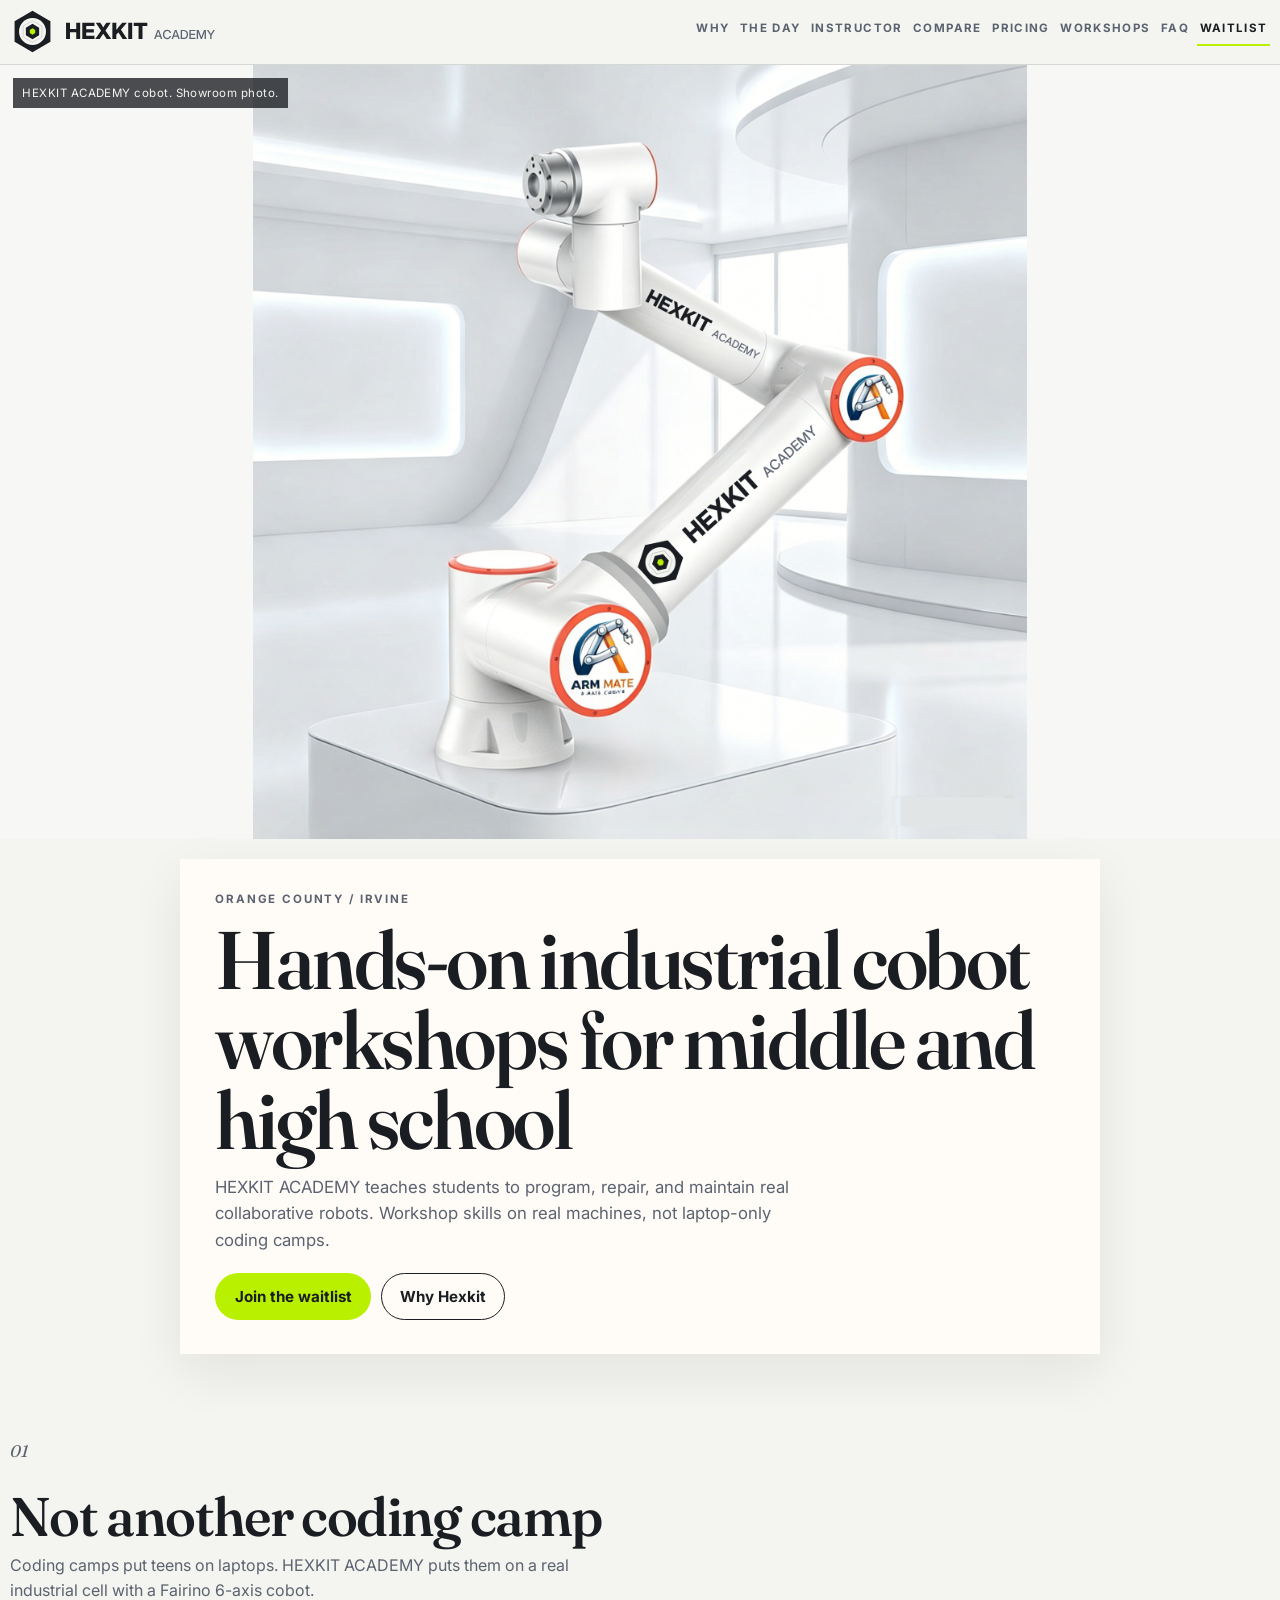
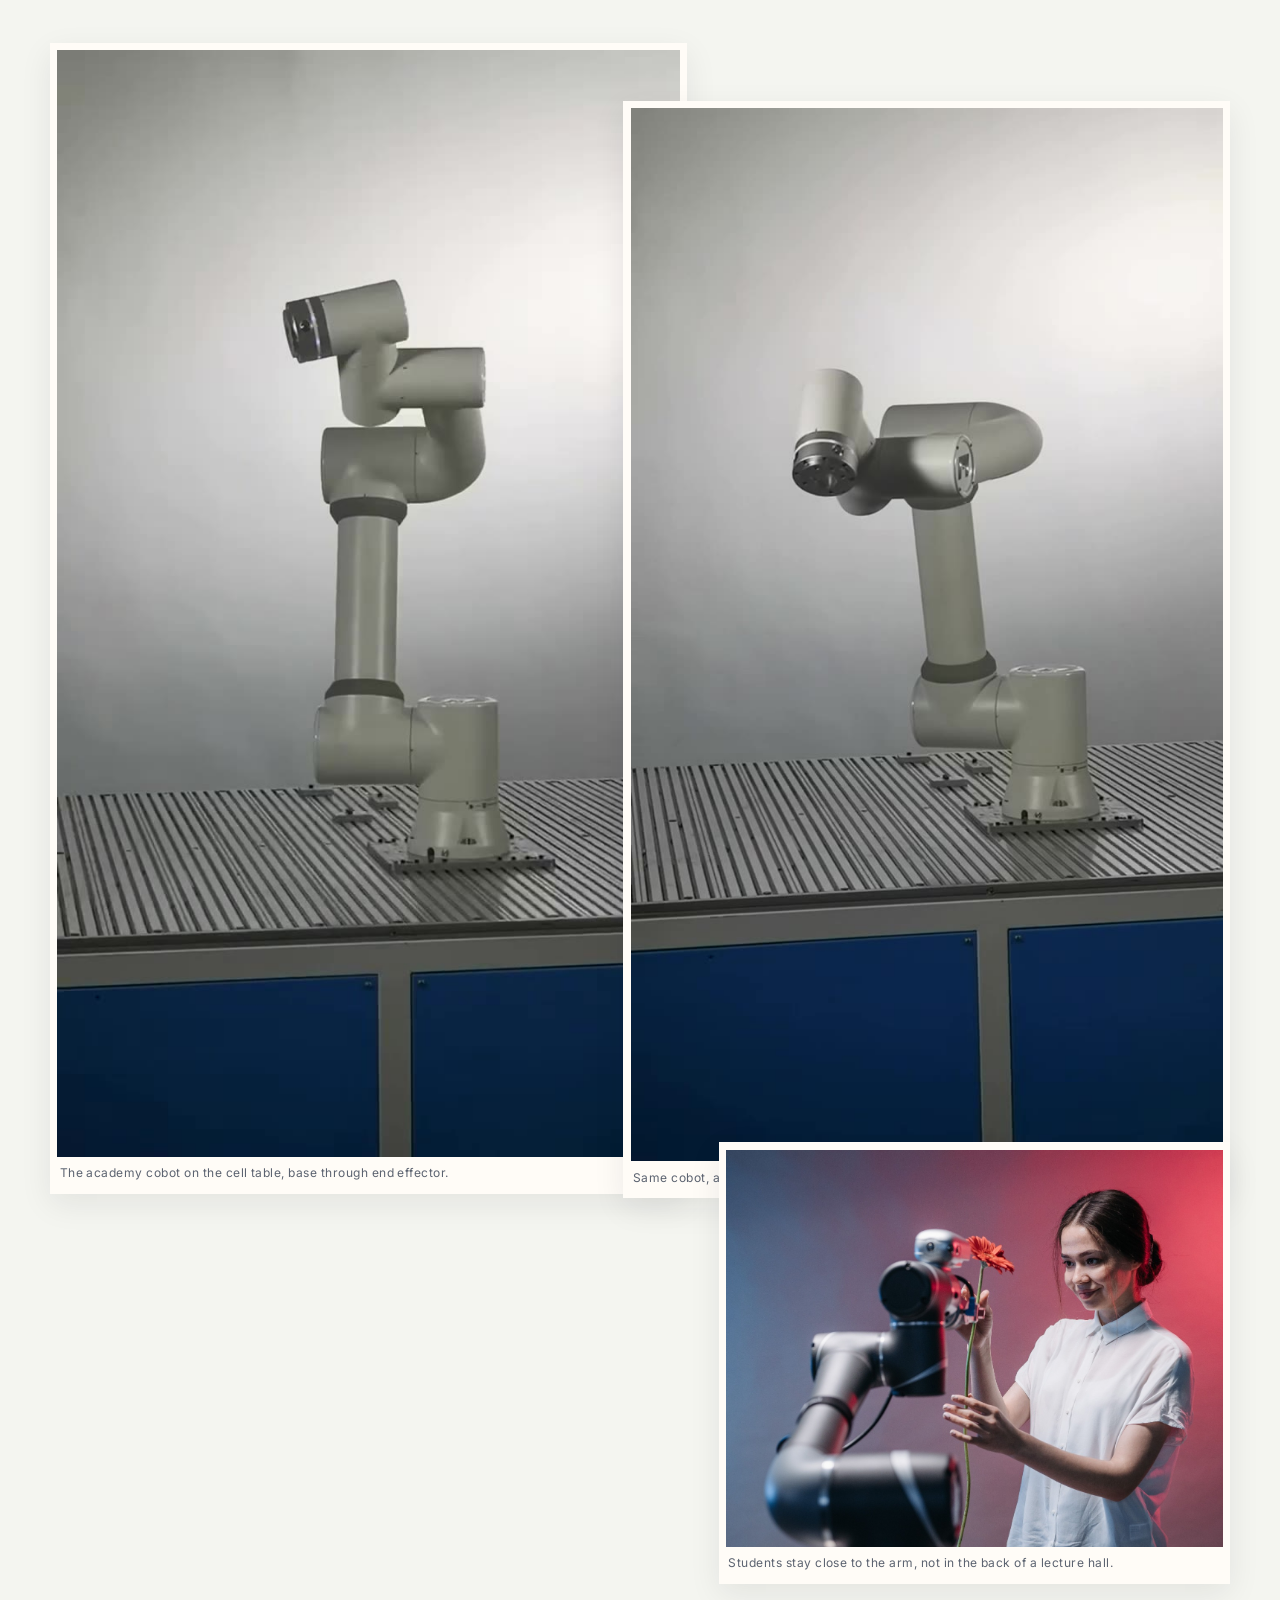
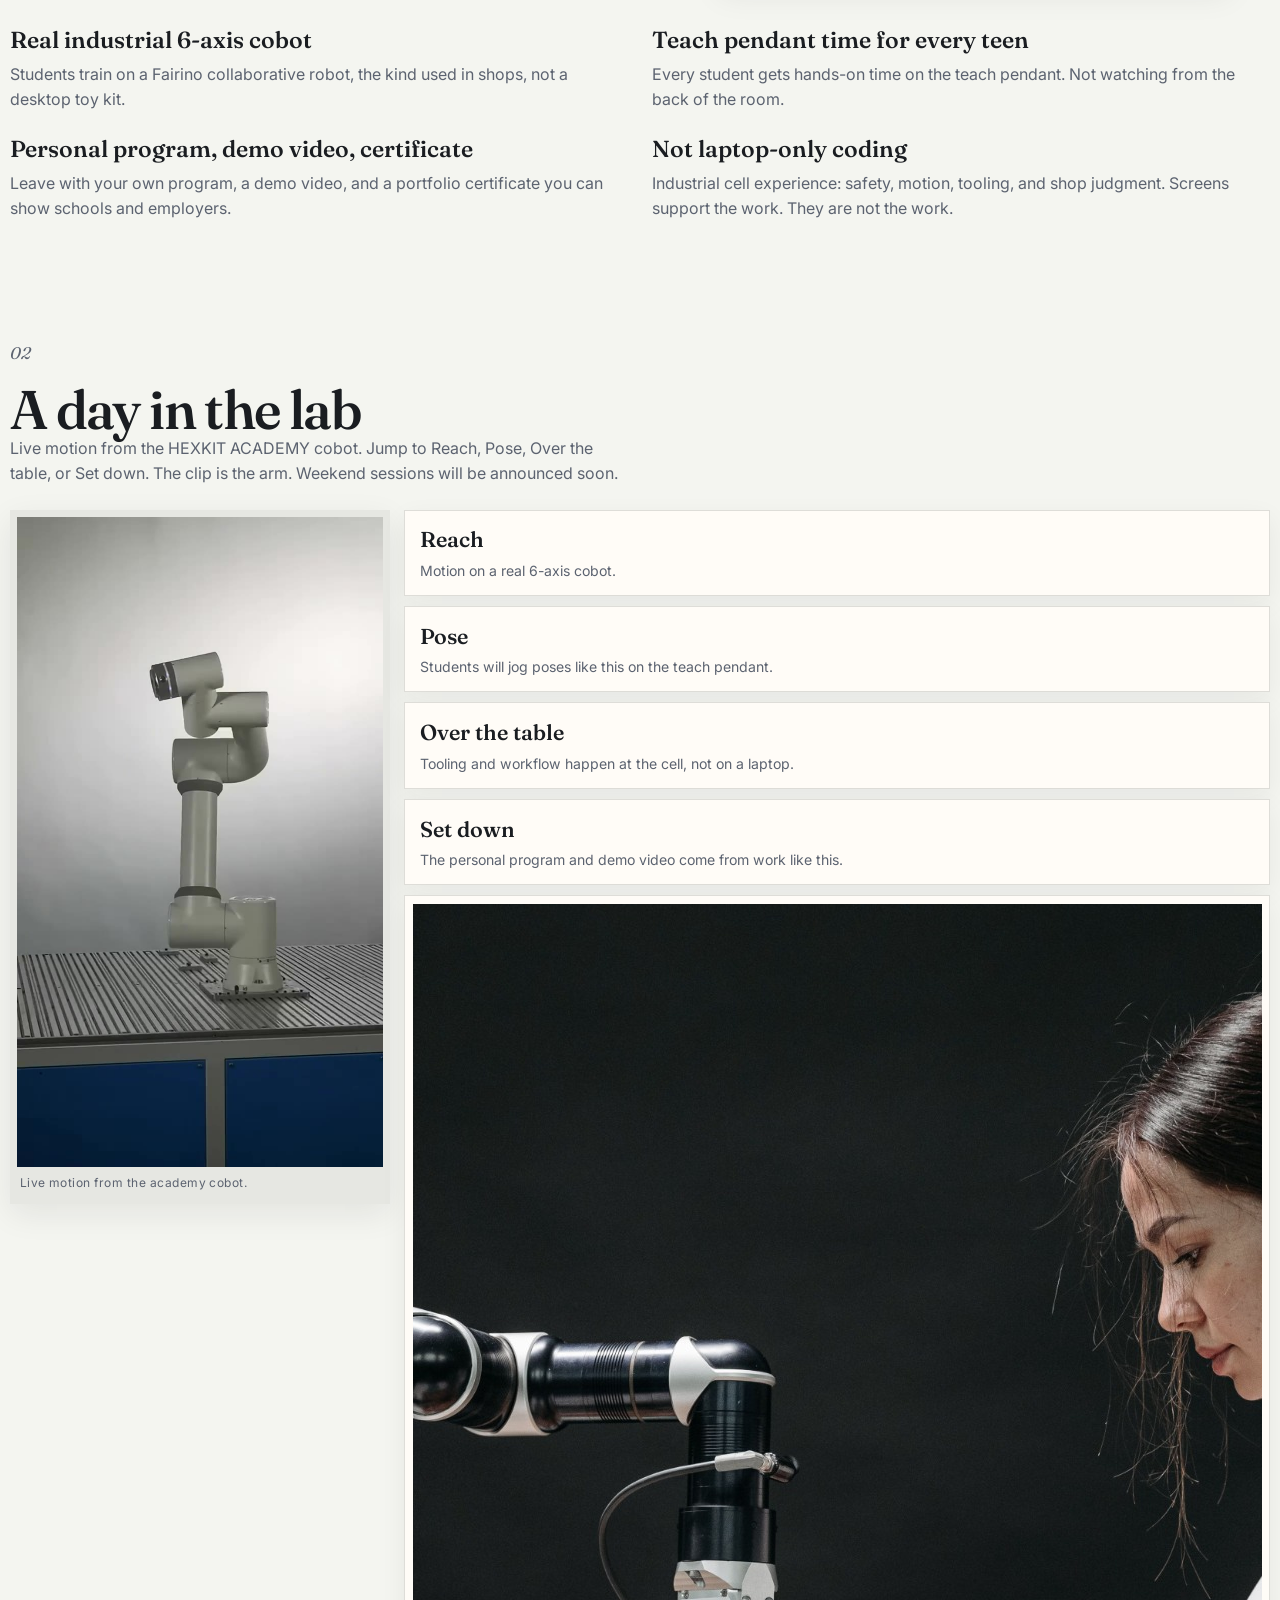
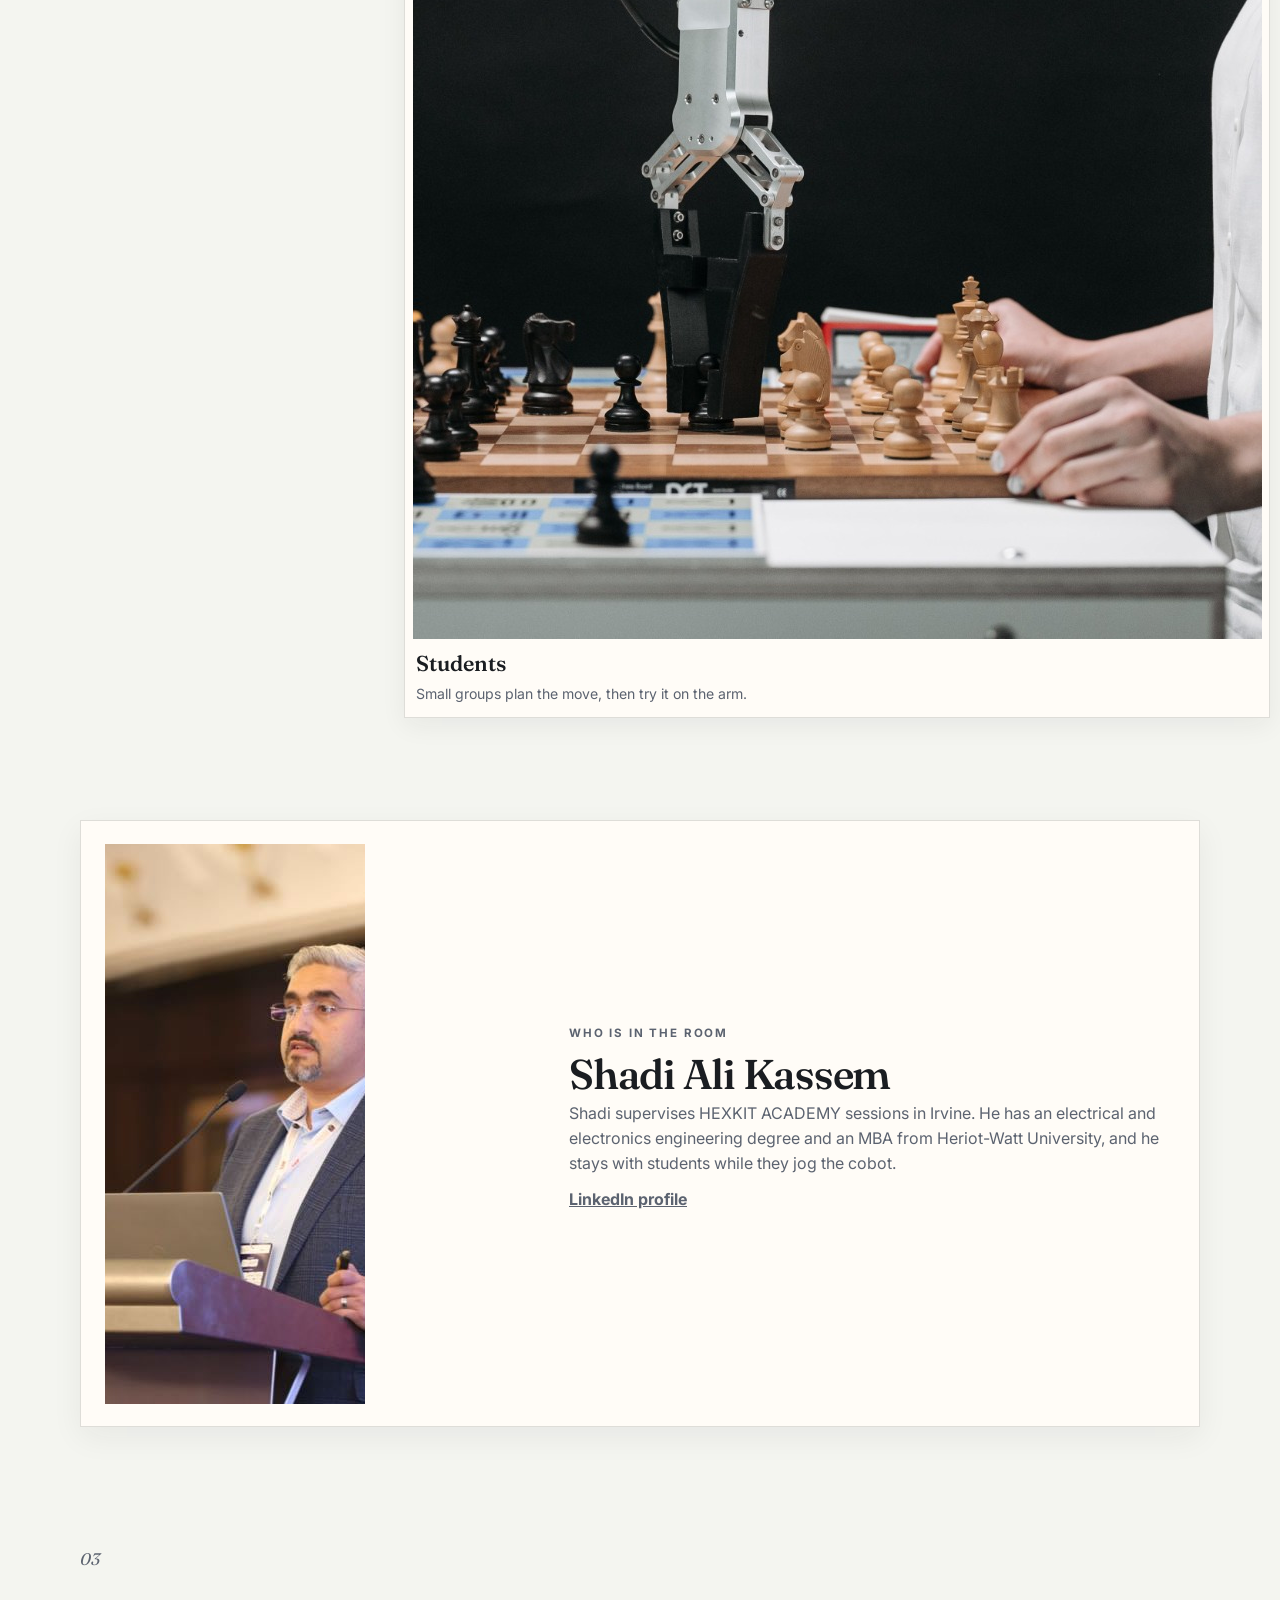
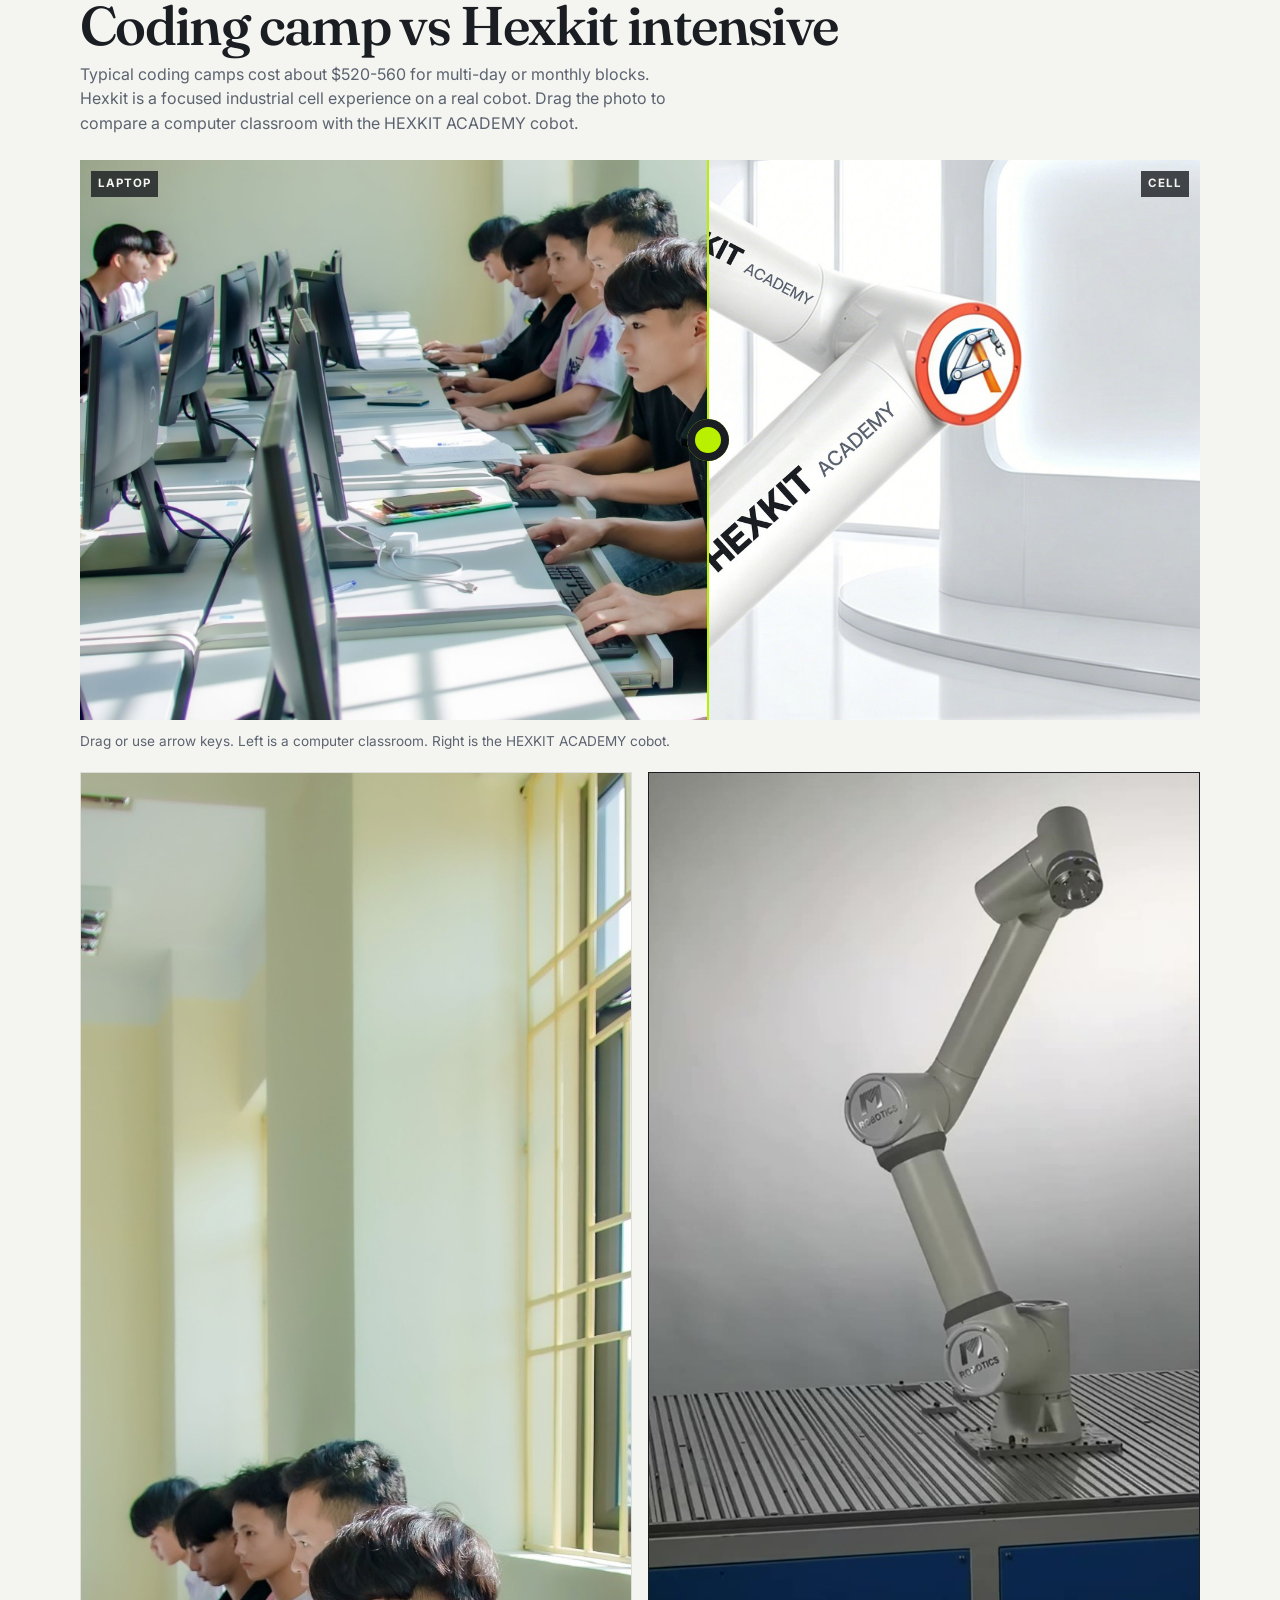
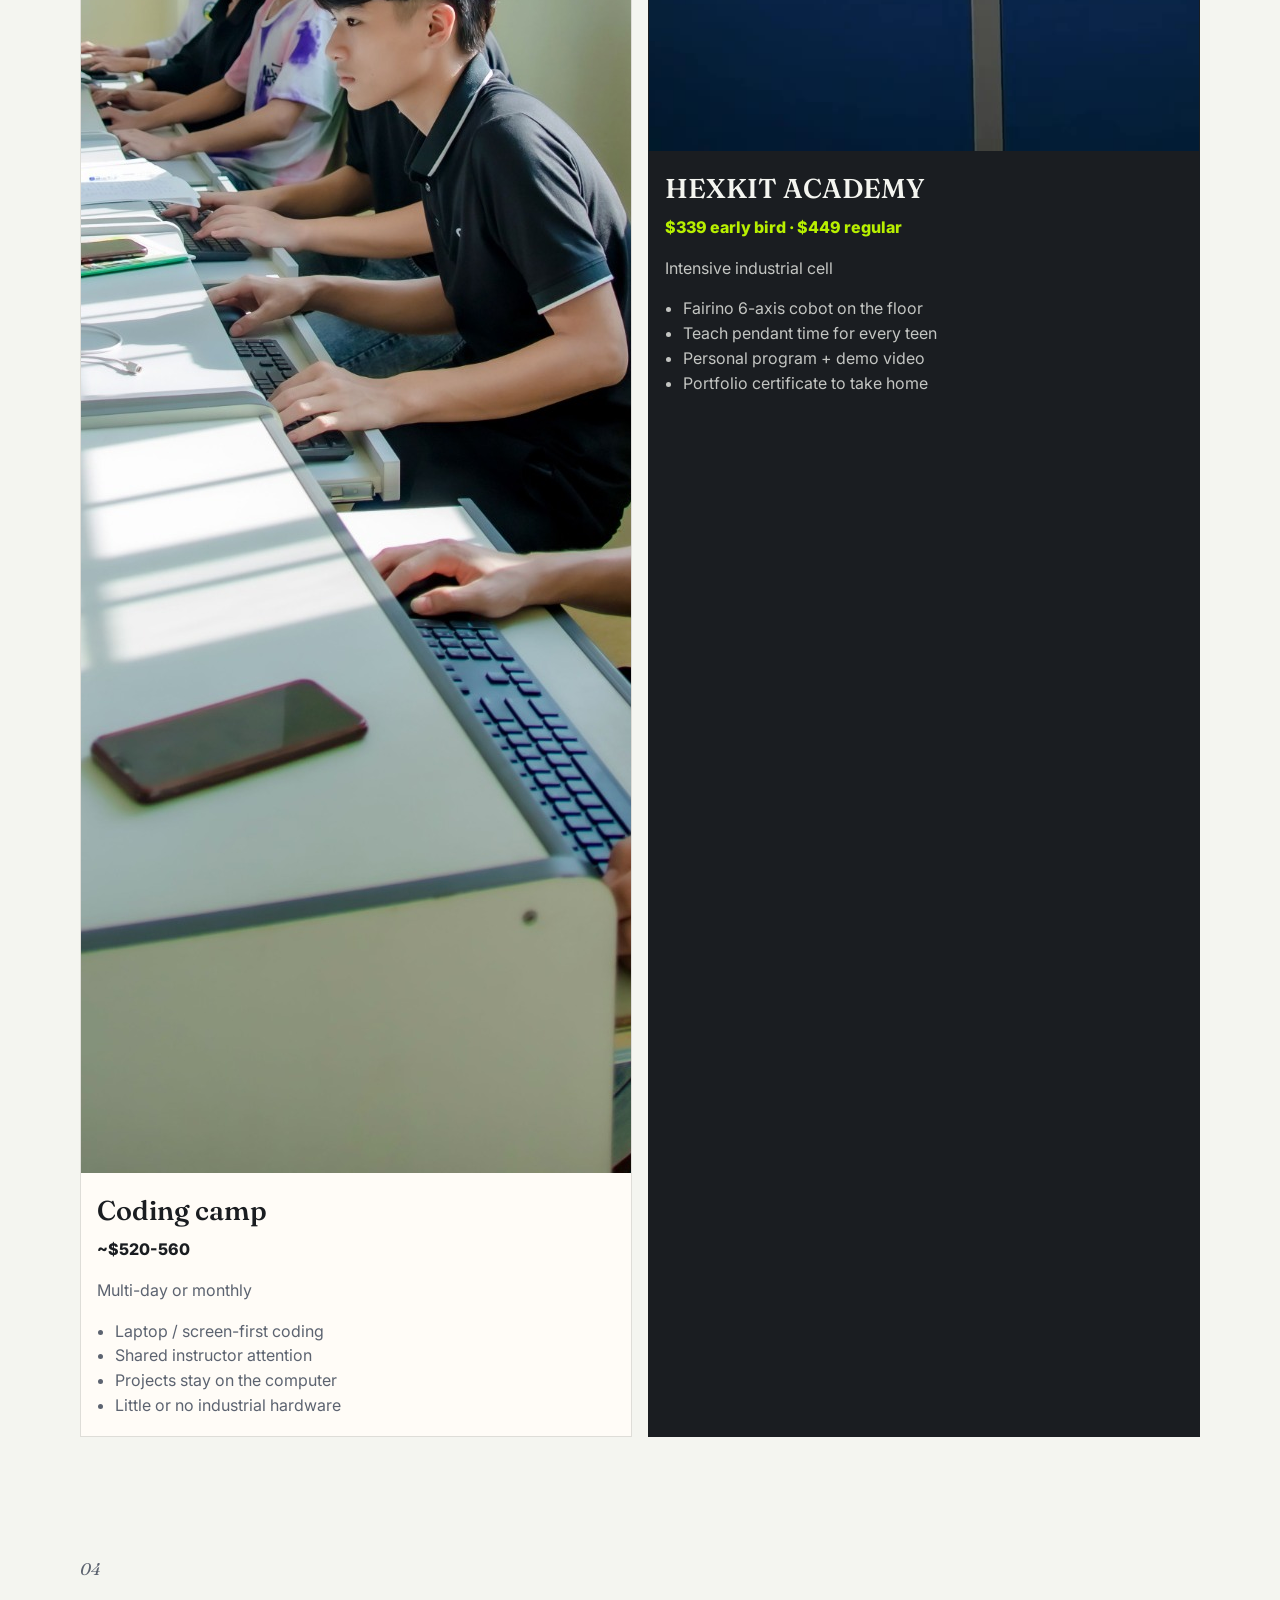
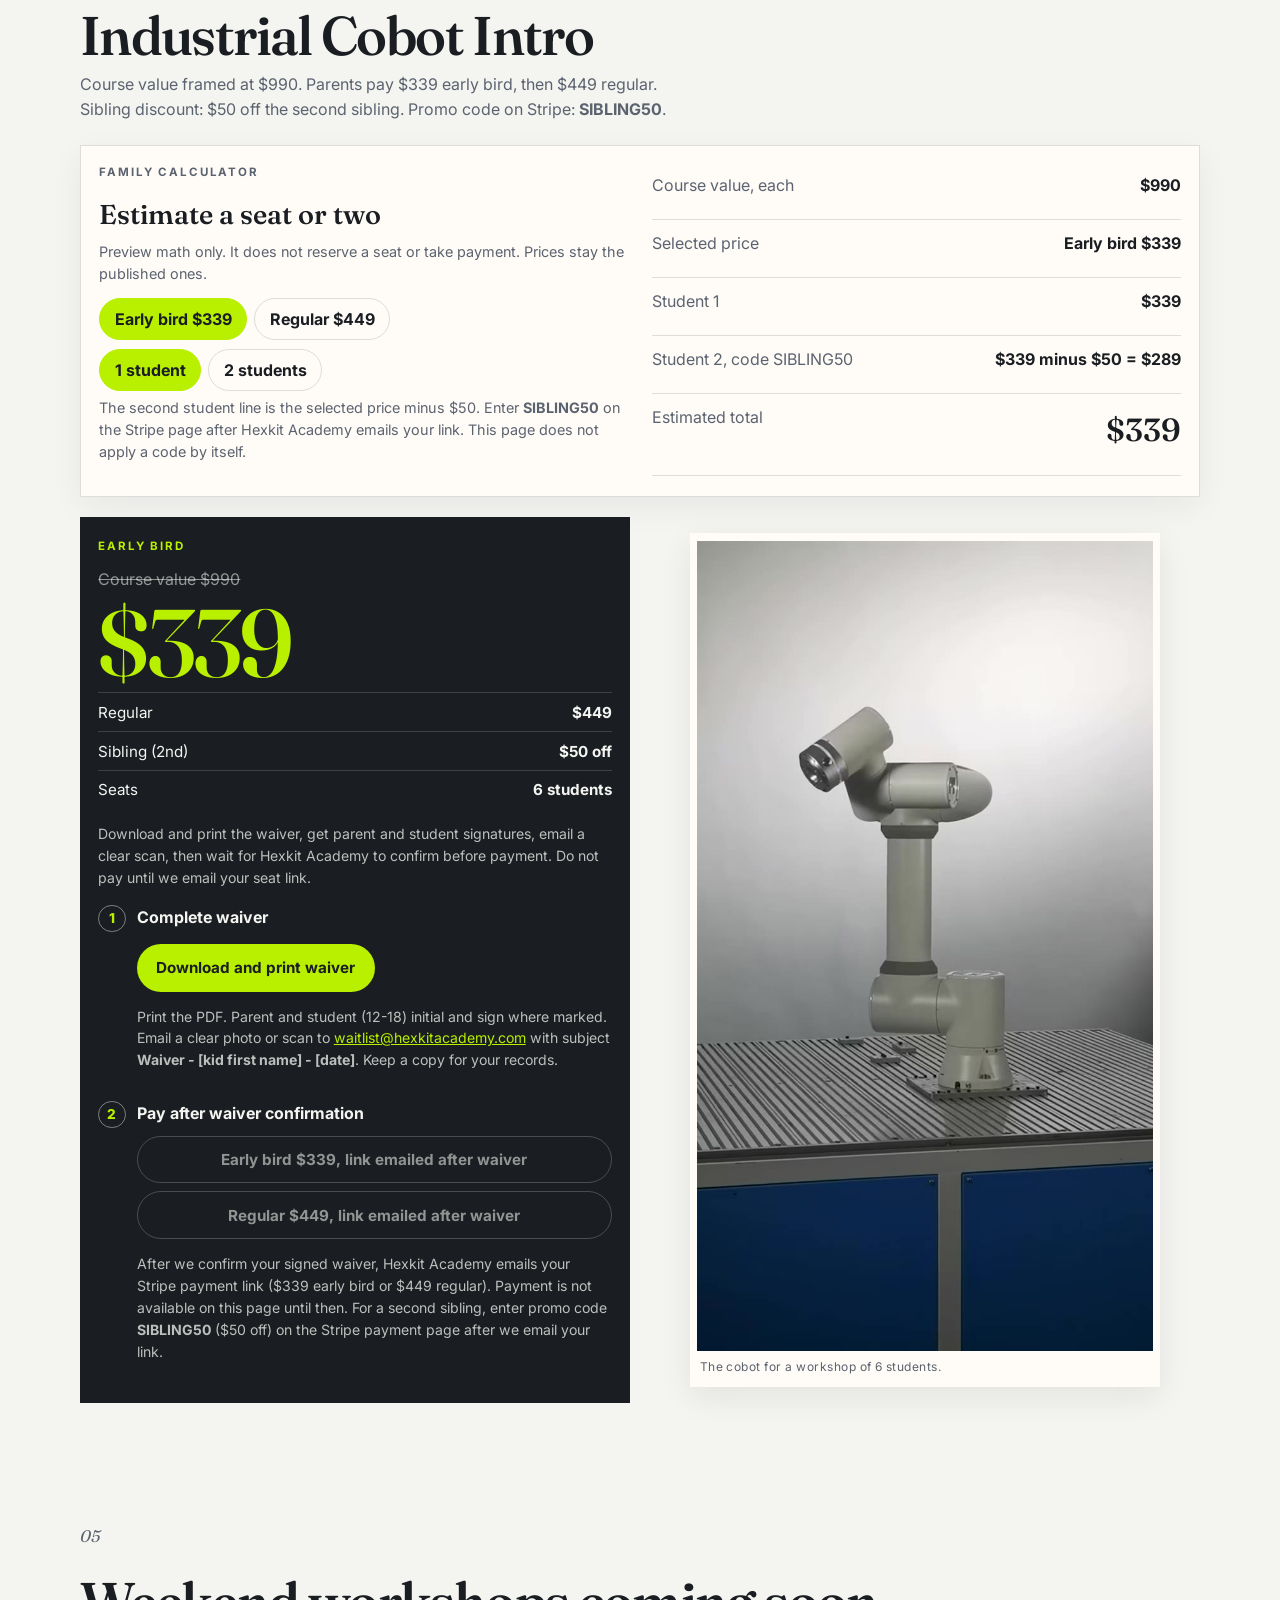
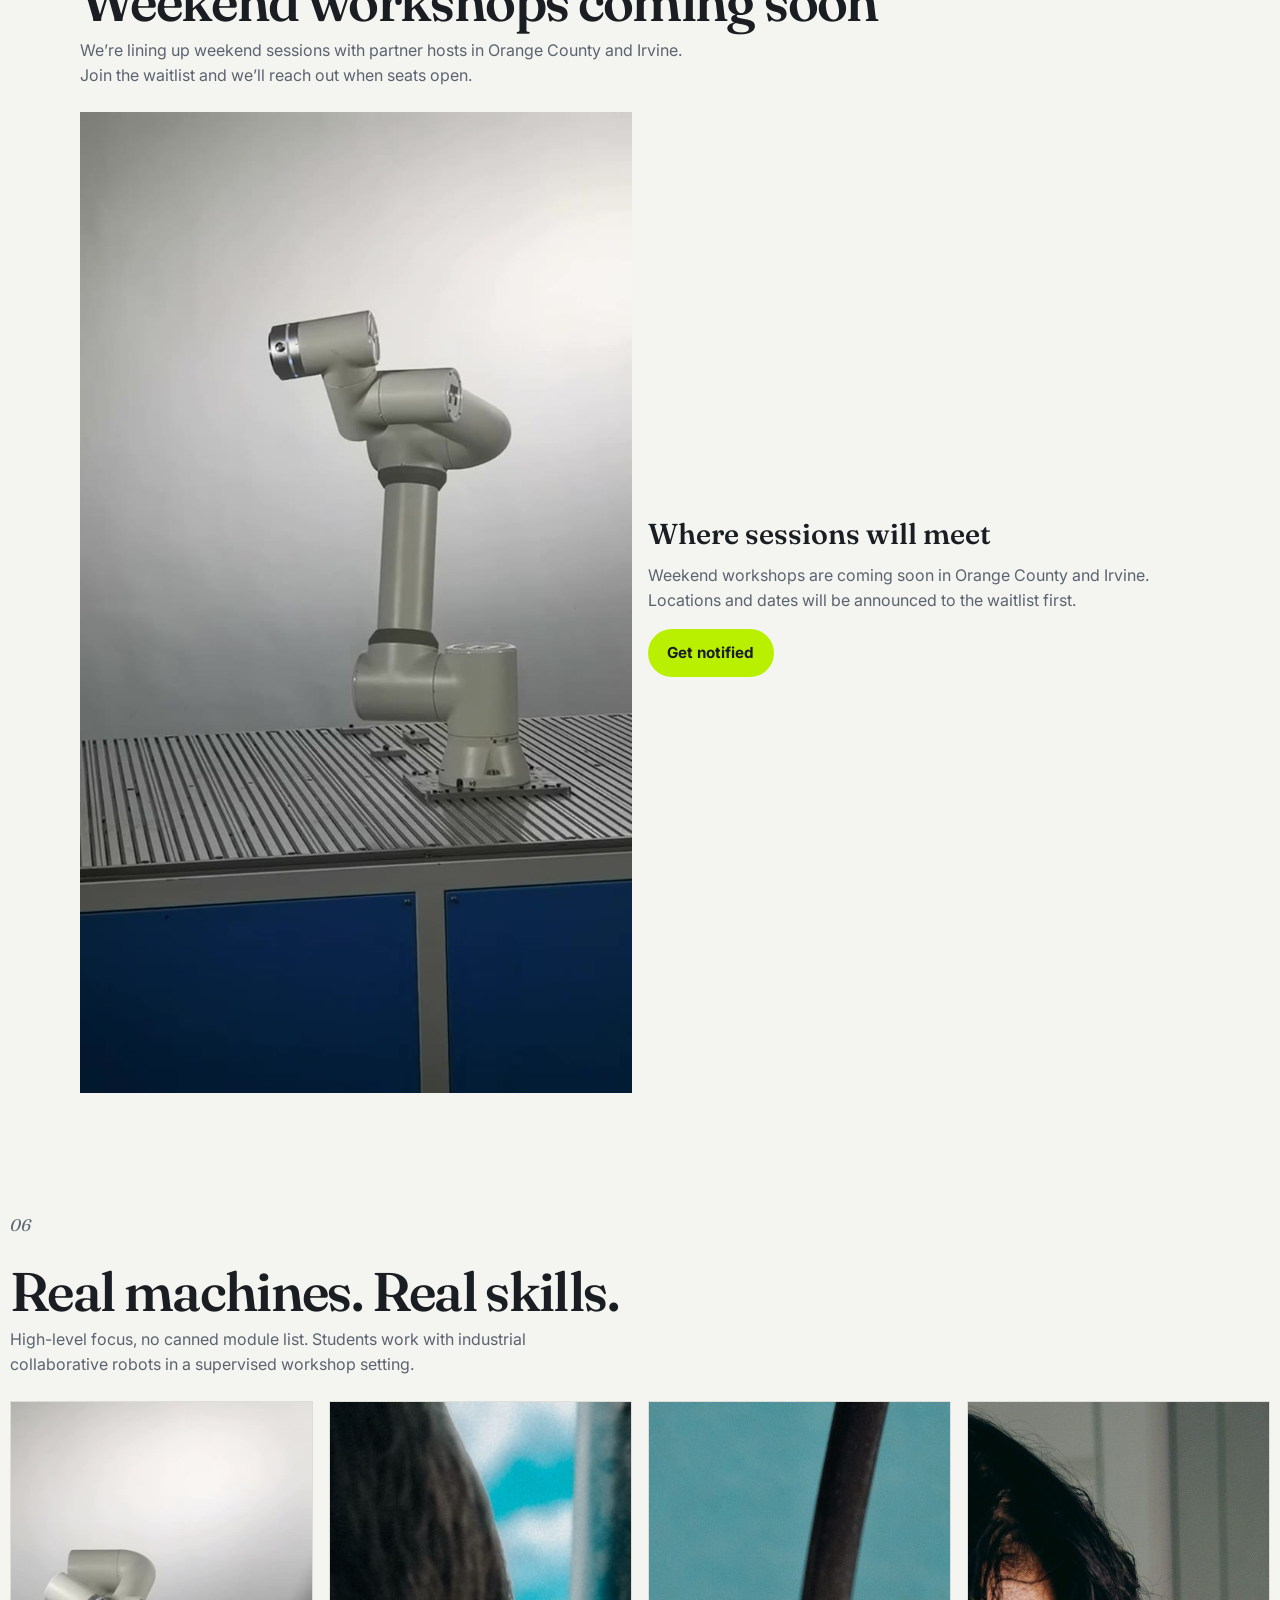
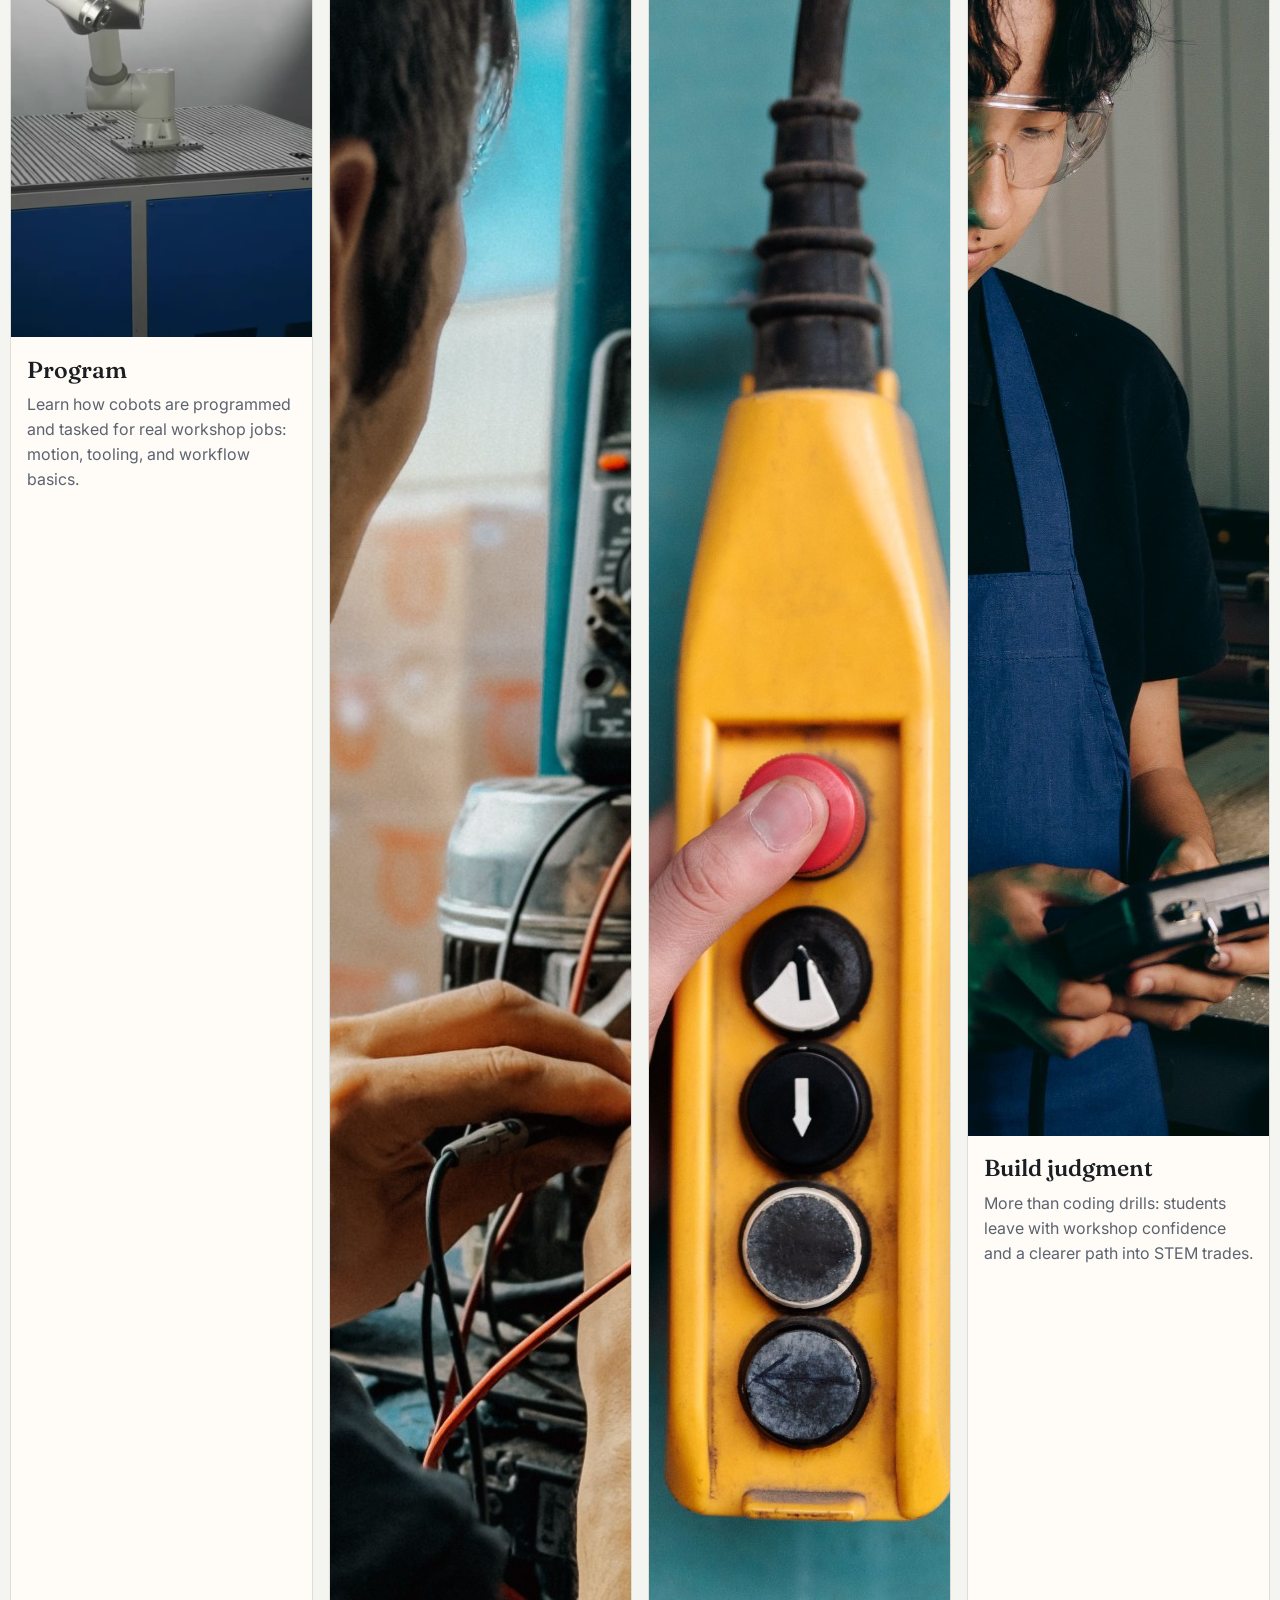
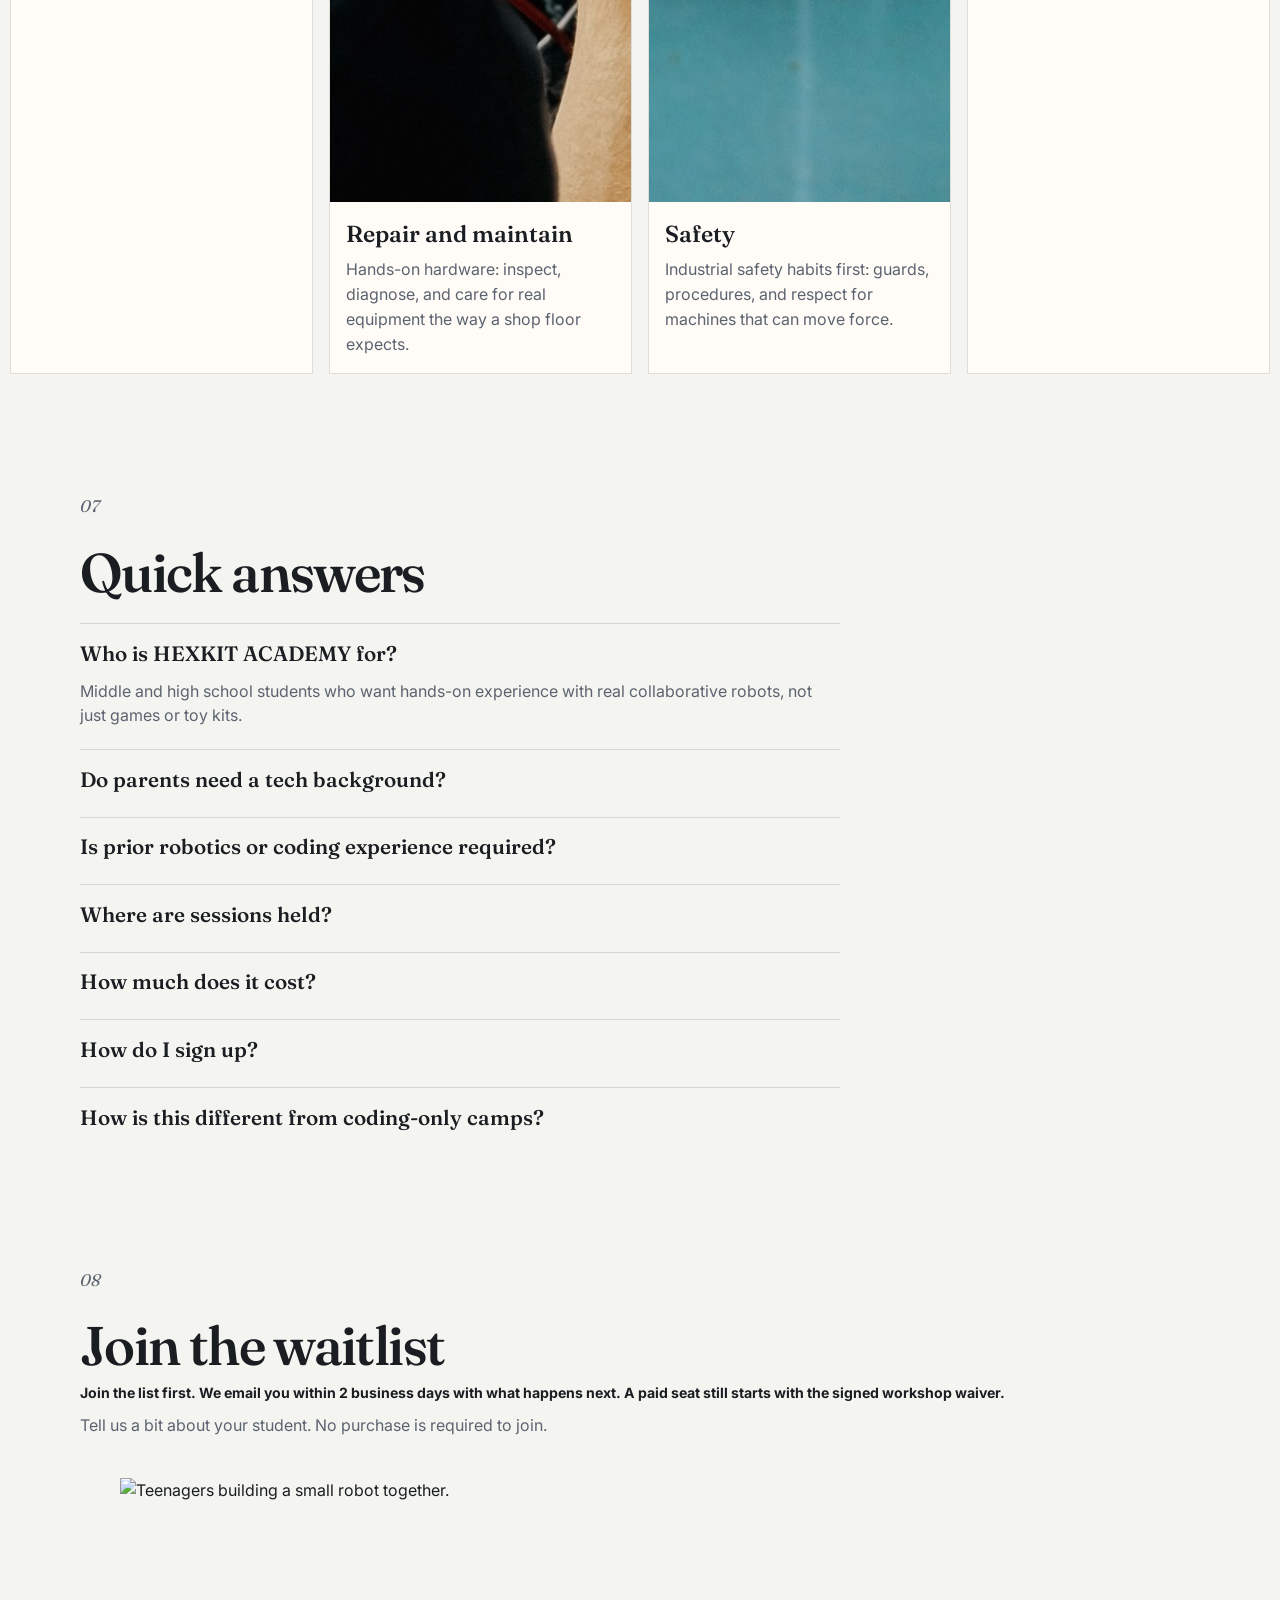
==== commit f1ec2428: "Add the instructor headshot and swap six homepage photos. Use Shadi's podium photo on the instructor" ====
--- a/index.html
+++ b/index.html
@@ -154,7 +154,7 @@
             <figcaption>Same cobot, another pose from the demo.</figcaption>
           </figure>
           <figure class="frame frame-c">
-            <img src="https://images.pexels.com/photos/8613089/pexels-photo-8613089.jpeg?auto=compress&cs=tinysrgb&w=1400" alt="Teenagers in safety glasses gathered around a small robot arm." width="1400" height="933" />
+            <img src="/assets/photos/pexels-pavel-danilyuk-8438968.jpg" alt="A young person standing beside a collaborative robot arm that holds a flower." width="1335" height="2000" />
             <figcaption>Students stay close to the arm, not in the back of a lecture hall.</figcaption>
           </figure>
         </div>
@@ -221,7 +221,7 @@
               <span>The personal program and demo video come from work like this.</span>
             </button>
             <figure class="chapter chapter-students" role="listitem">
-              <img src="https://images.pexels.com/photos/7743257/pexels-photo-7743257.jpeg?auto=compress&cs=tinysrgb&w=1400" alt="Teenagers planning a robot together at a whiteboard." width="1400" height="933" />
+              <img src="/assets/photos/pexels-pavel-danilyuk-8438958.jpg" alt="A young person at a table with a robot arm over a chessboard." width="2000" height="1335" />
               <figcaption><strong>Students</strong><span>Small groups plan the move, then try it on the arm.</span></figcaption>
             </figure>
           </div>
@@ -232,7 +232,7 @@
     <section class="section" id="instructor">
       <div class="wrap">
         <div class="instructor">
-          <p class="instructor-mark" aria-hidden="true">SA</p>
+          <img class="instructor-photo" src="/assets/photos/shadi-ali-kassem.jpg" alt="Shadi Ali Kassem speaking at a podium." width="640" height="560" />
           <div>
             <p class="kicker">Who is in the room</p>
             <h2>Shadi Ali Kassem</h2>
@@ -248,20 +248,20 @@
         <div class="section-head">
           <p class="index-no">03</p>
           <h2>Coding camp vs Hexkit intensive</h2>
-          <p class="intro">Typical coding camps cost about $520-560 for multi-day or monthly blocks. Hexkit is a focused industrial cell experience on a real cobot. Drag the photo to compare a stock classroom with the HEXKIT ACADEMY cobot.</p>
+          <p class="intro">Typical coding camps cost about $520-560 for multi-day or monthly blocks. Hexkit is a focused industrial cell experience on a real cobot. Drag the photo to compare a computer classroom with the HEXKIT ACADEMY cobot.</p>
         </div>
         <div class="ba" data-compare>
-          <img class="ba-before" src="https://images.pexels.com/photos/5905483/pexels-photo-5905483.jpeg?auto=compress&cs=tinysrgb&w=1600" alt="Teenagers working on laptops in a classroom." width="1600" height="1066" />
+          <img class="ba-before" src="/assets/photos/pexels-dothanhyb-5530490.jpg" alt="Students working at desktop computers in a classroom." width="1479" height="2000" />
           <img class="ba-after" src="/assets/photos/cobot-hero.jpg" alt="HEXKIT ACADEMY cobot in a white showroom." width="1920" height="1920" />
           <p class="ba-tag ba-tag-left">Laptop</p>
           <p class="ba-tag ba-tag-right">Cell</p>
           <div class="ba-handle" aria-hidden="true"></div>
           <input type="range" min="8" max="92" value="56" aria-label="Drag to compare a laptop classroom and an industrial robot cell" />
         </div>
-        <p class="ba-note">Drag or use arrow keys. Left is a stock classroom. Right is the HEXKIT ACADEMY cobot.</p>
+        <p class="ba-note">Drag or use arrow keys. Left is a computer classroom. Right is the HEXKIT ACADEMY cobot.</p>
         <div class="compare-grid" style="margin-top:1.25rem">
           <article class="compare-card">
-            <img src="https://images.pexels.com/photos/5905483/pexels-photo-5905483.jpeg?auto=compress&cs=tinysrgb&w=1400" alt="Teenagers working on laptops in a classroom." width="1400" height="933" />
+            <img src="/assets/photos/pexels-dothanhyb-5530490.jpg" alt="Students working at desktop computers in a classroom." width="1479" height="2000" />
             <div>
               <h3>Coding camp</h3>
               <p class="compare-price">~$520-560</p>
@@ -396,21 +396,21 @@
             </div>
           </article>
           <article>
-            <img src="https://images.pexels.com/photos/8364026/pexels-photo-8364026.jpeg?auto=compress&cs=tinysrgb&w=1200" alt="A teenager soldering at an electronics bench." width="1200" height="800" />
+            <img src="/assets/photos/pexels-bulat843-1243575272-33531830.jpg" alt="Hands testing a motor circuit with a digital meter." width="1125" height="2000" />
             <div>
               <h3>Repair and maintain</h3>
               <p>Hands-on hardware: inspect, diagnose, and care for real equipment the way a shop floor expects.</p>
             </div>
           </article>
           <article>
-            <img src="https://images.pexels.com/photos/8471831/pexels-photo-8471831.jpeg?auto=compress&cs=tinysrgb&w=1200" alt="Teenagers in safety glasses working around equipment." width="1200" height="800" />
+            <img src="/assets/photos/pexels-tiger-lily-4487675.jpg" alt="A hand pressing the stop button on an industrial control pendant." width="1333" height="2000" />
             <div>
               <h3>Safety</h3>
               <p>Industrial safety habits first: guards, procedures, and respect for machines that can move force.</p>
             </div>
           </article>
           <article>
-            <img src="https://images.pexels.com/photos/8613318/pexels-photo-8613318.jpeg?auto=compress&cs=tinysrgb&w=1200" alt="A teenager in safety glasses beside a small robot." width="1200" height="800" />
+            <img src="/assets/photos/pexels-mikhail-nilov-9242211.jpg" alt="A student in safety glasses running a workshop machine from a handheld control." width="2000" height="1334" />
             <div>
               <h3>Build judgment</h3>
               <p>More than coding drills: students leave with workshop confidence and a clearer path into STEM trades.</p>
--- a/assets/site.css
+++ b/assets/site.css
@@ -961,18 +961,12 @@
   box-shadow: 0 10px 30px rgba(26, 29, 33, 0.06);
 }
 
-.instructor-mark {
-  width: 4.5rem;
-  height: 4.5rem;
-  border-radius: 50%;
+.instructor-photo {
+  width: min(100%, 260px);
+  aspect-ratio: 4 / 5;
+  object-fit: cover;
+  object-position: center 12%;
   background: var(--ink);
-  color: var(--lime);
-  display: flex;
-  align-items: center;
-  justify-content: center;
-  font-family: var(--serif);
-  font-size: 1.55rem;
-  letter-spacing: 0.02em;
 }
 
 .instructor h2 {
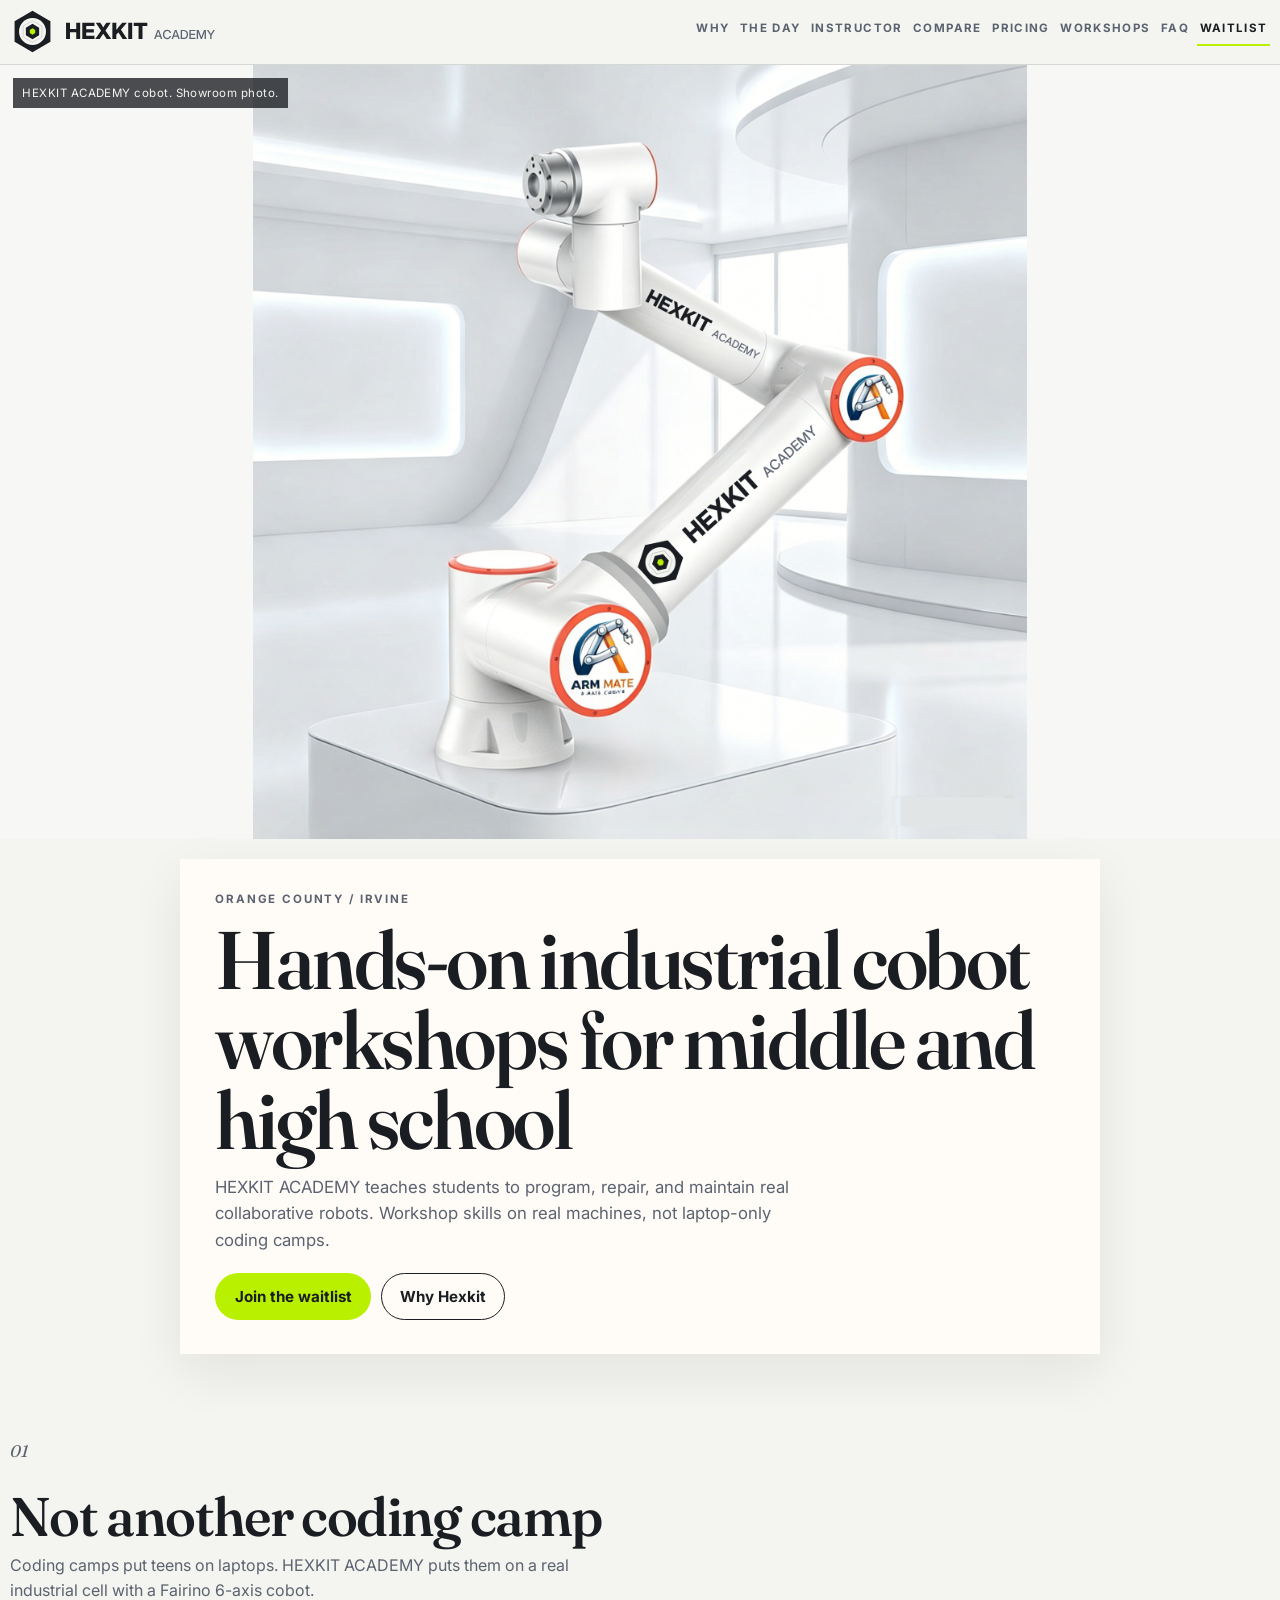
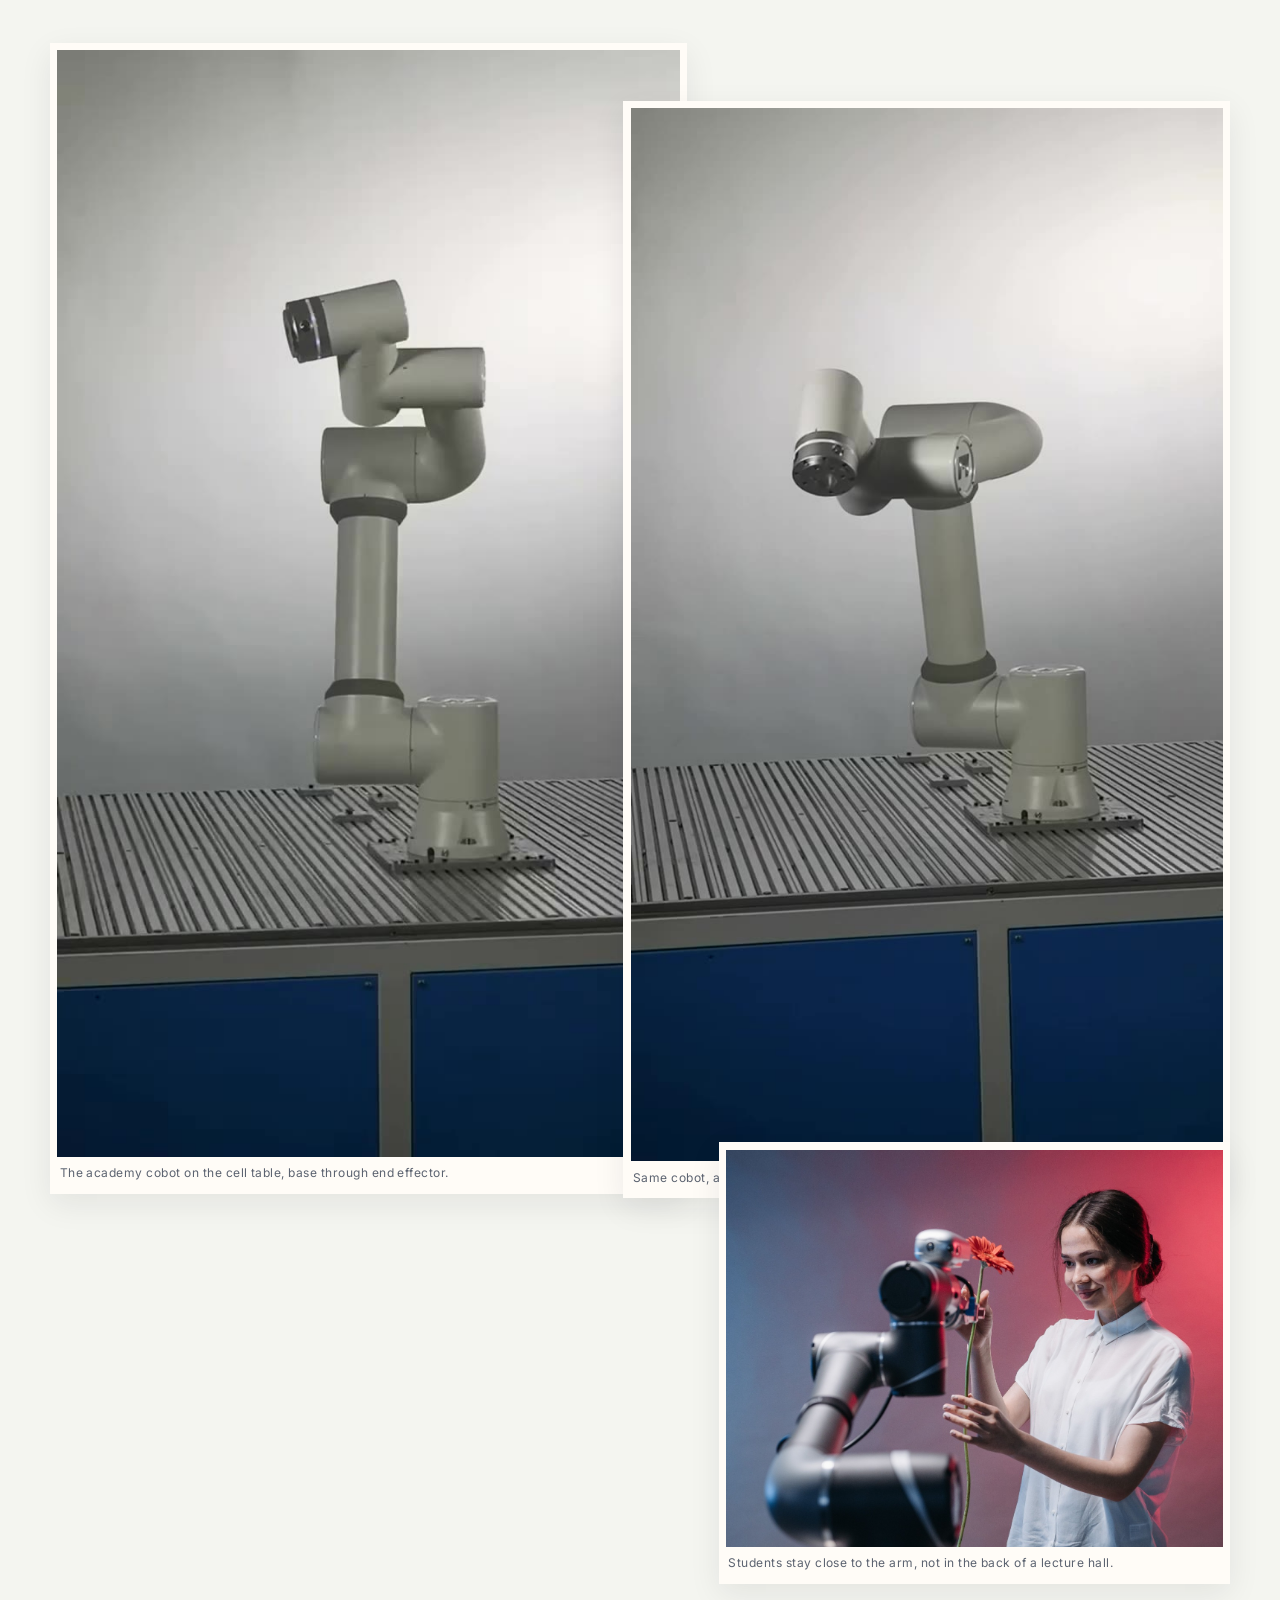
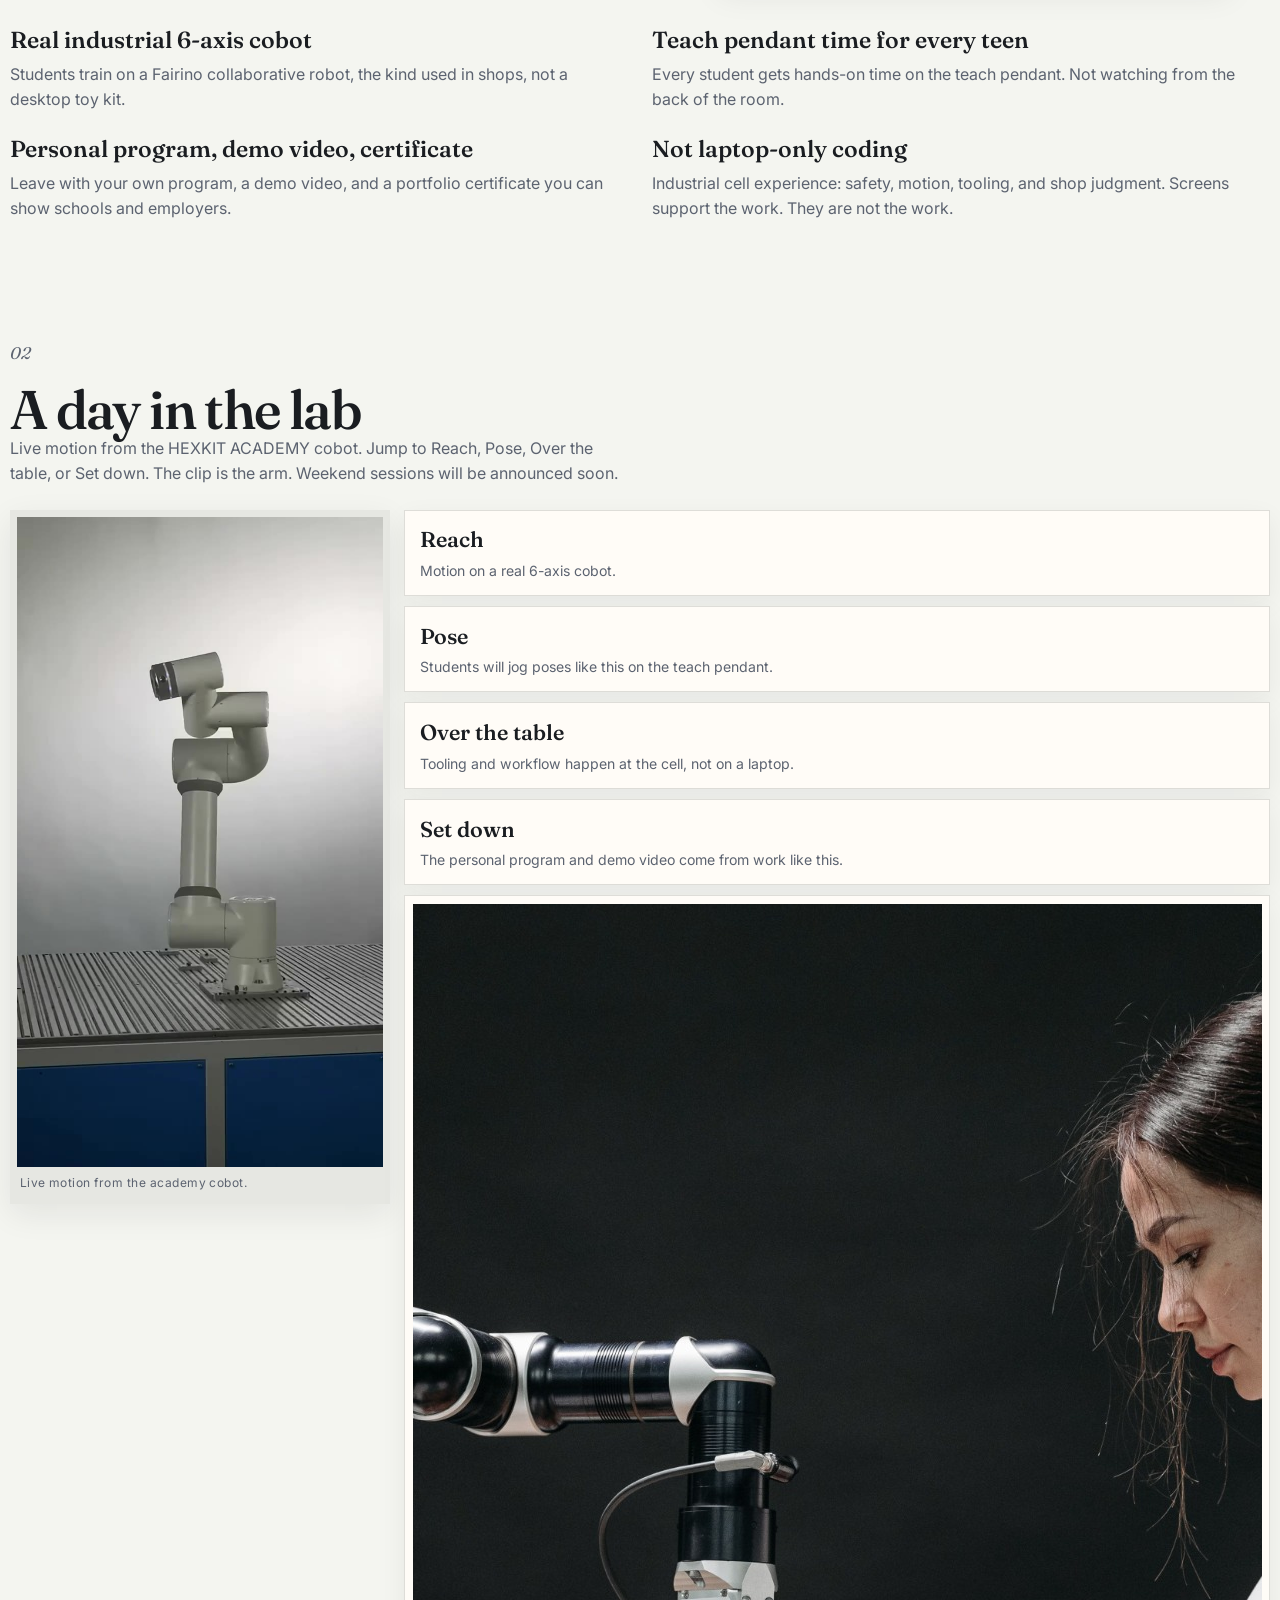
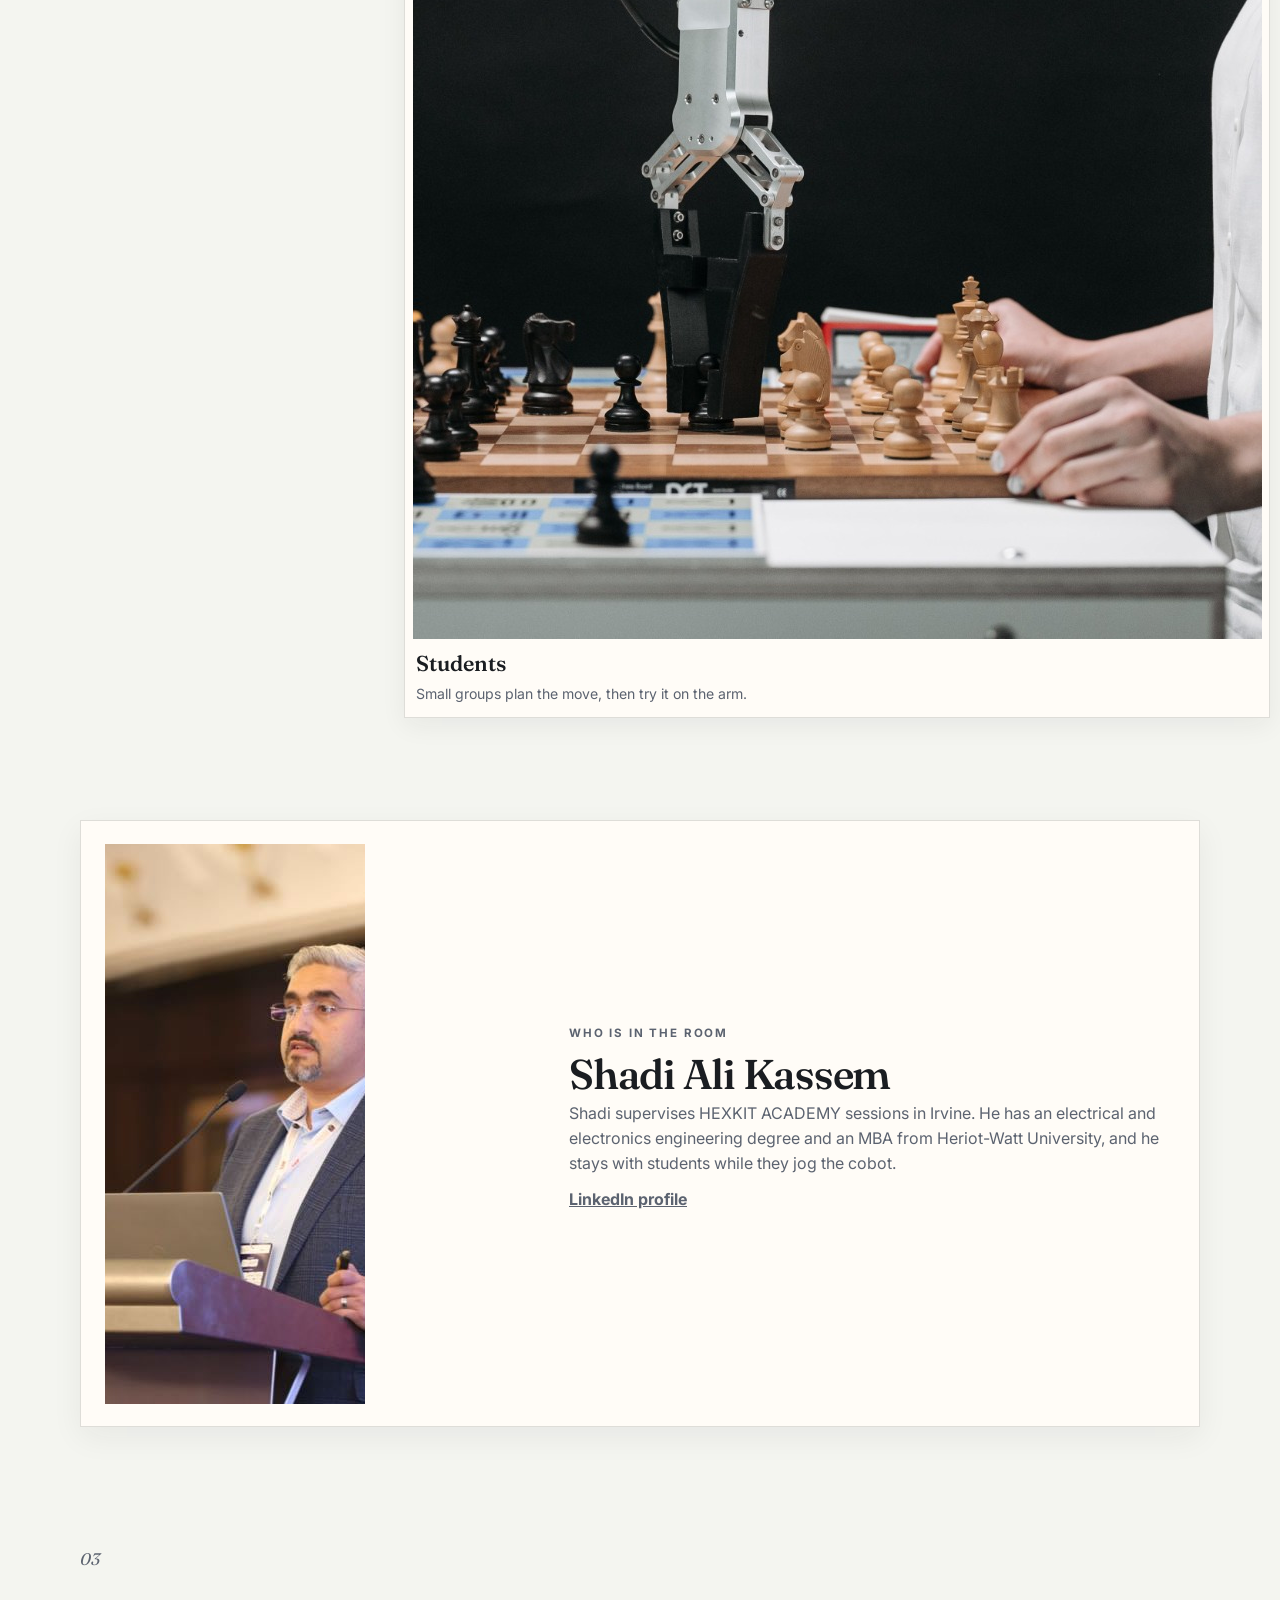
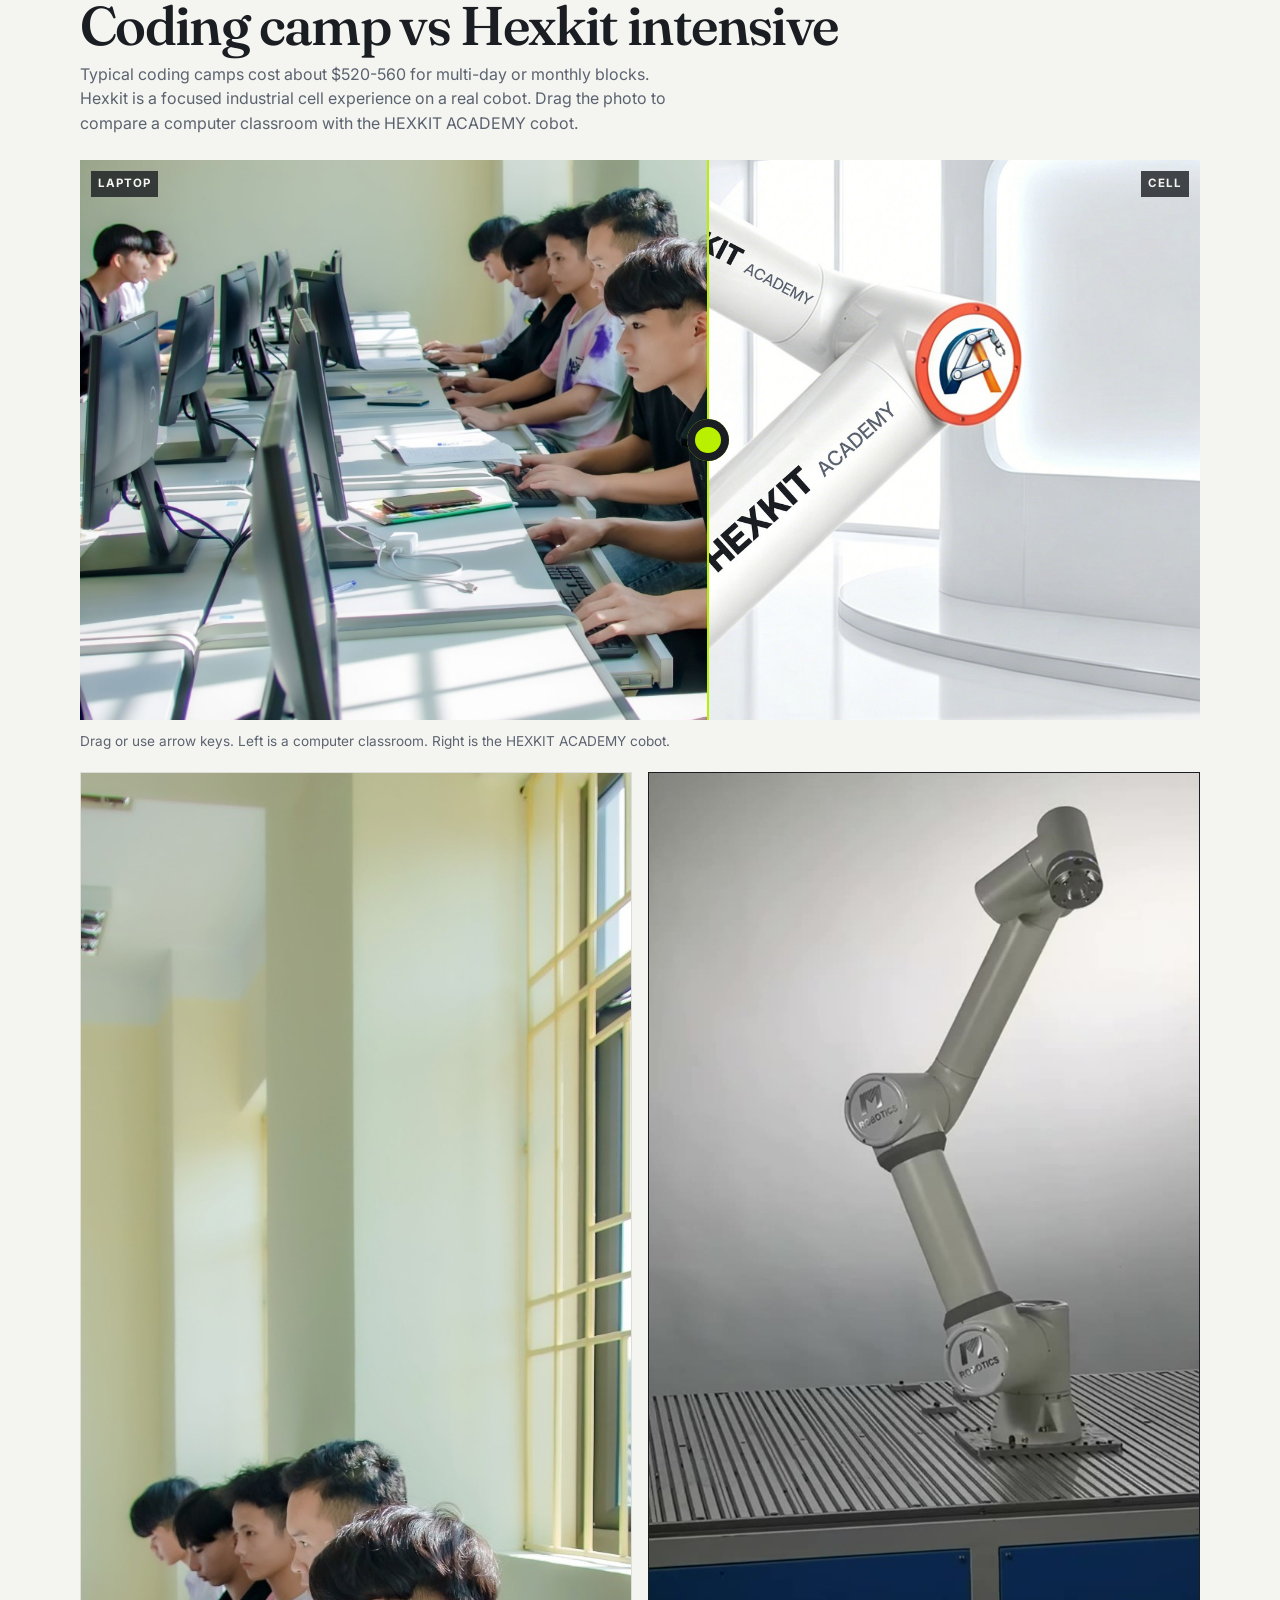
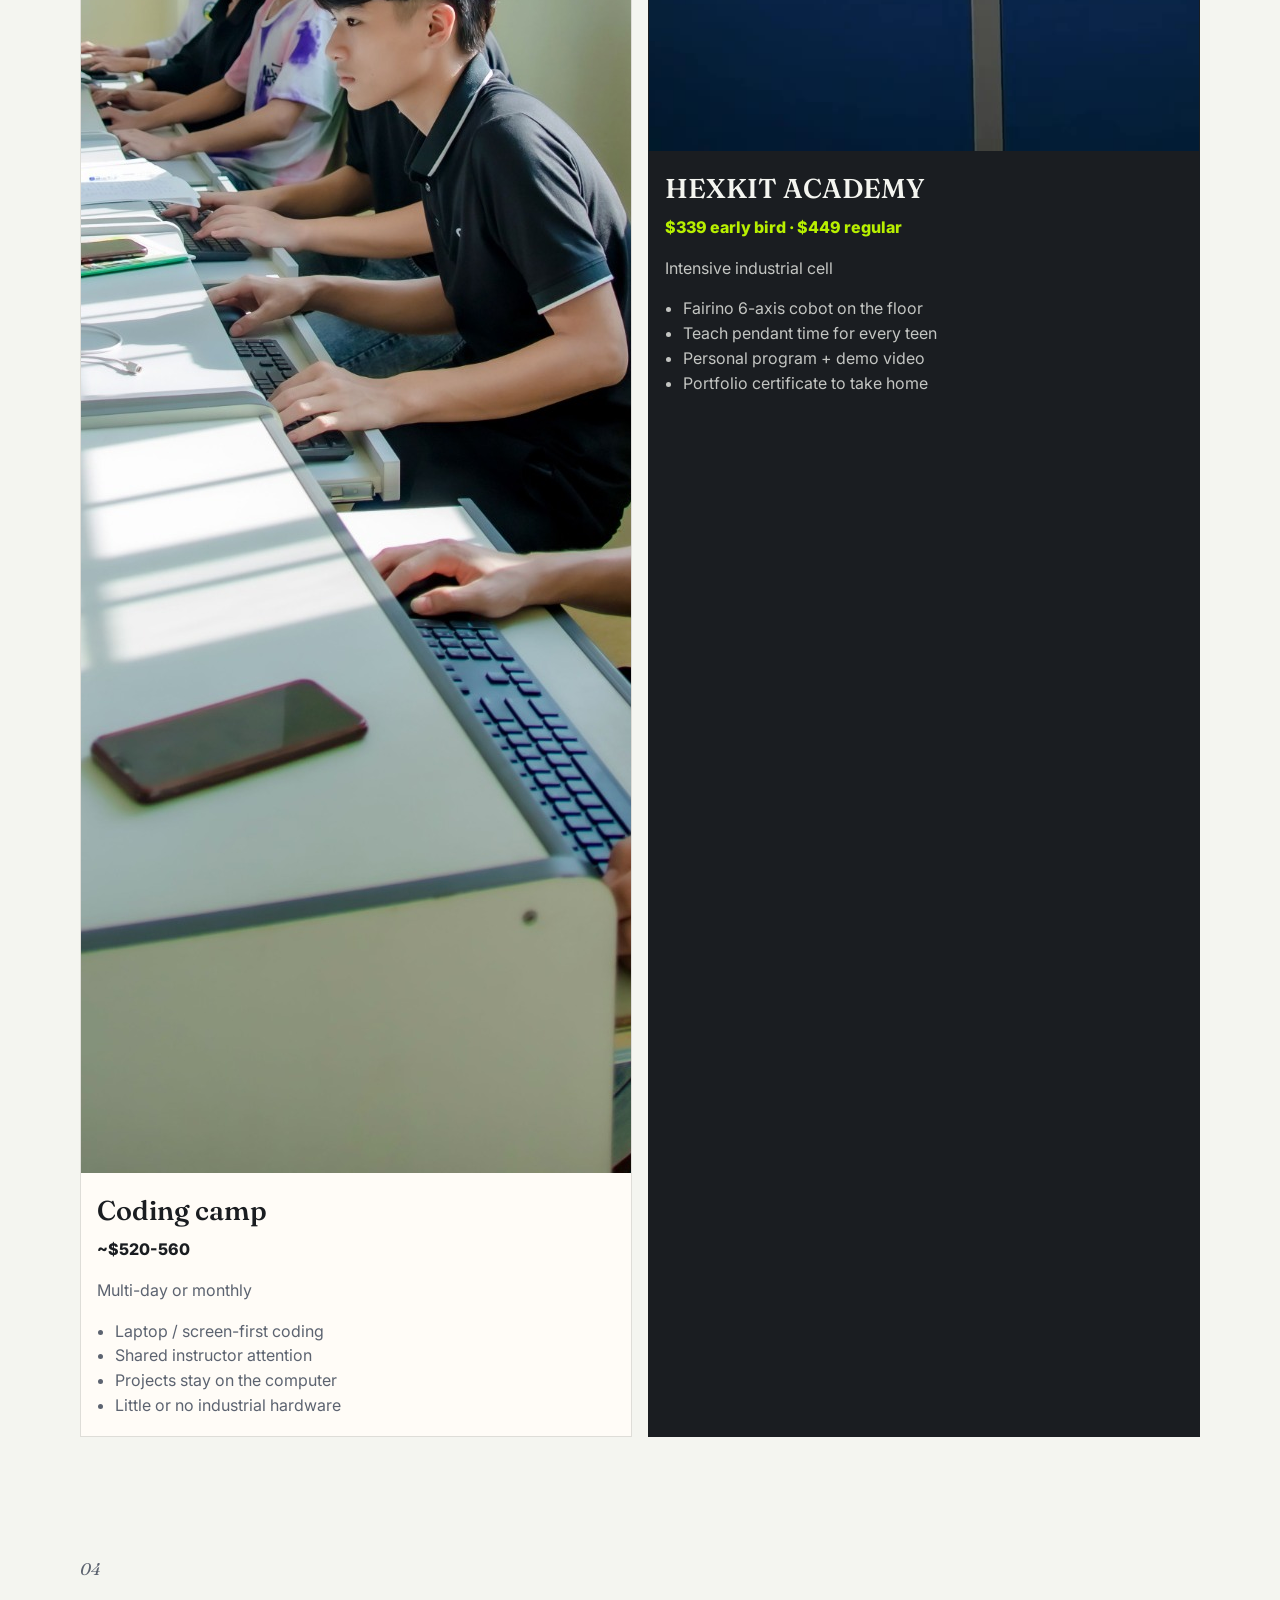
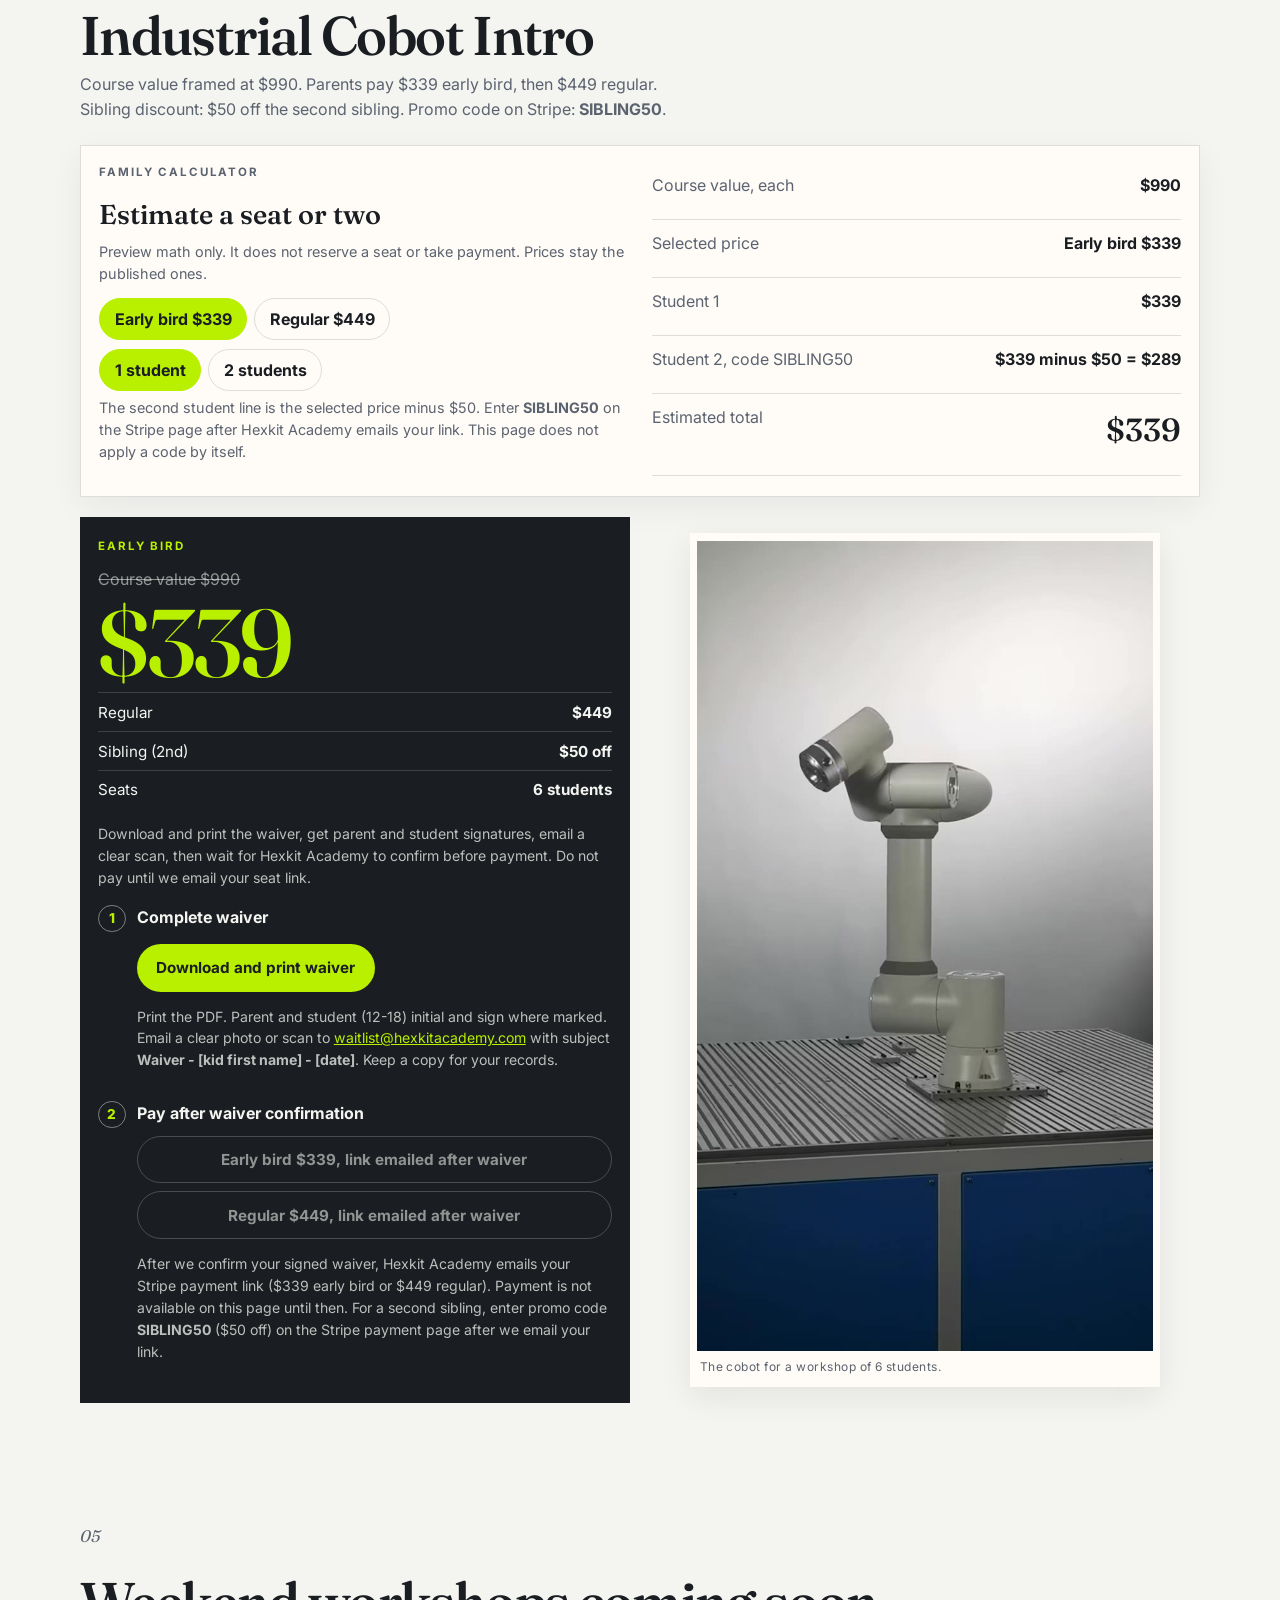
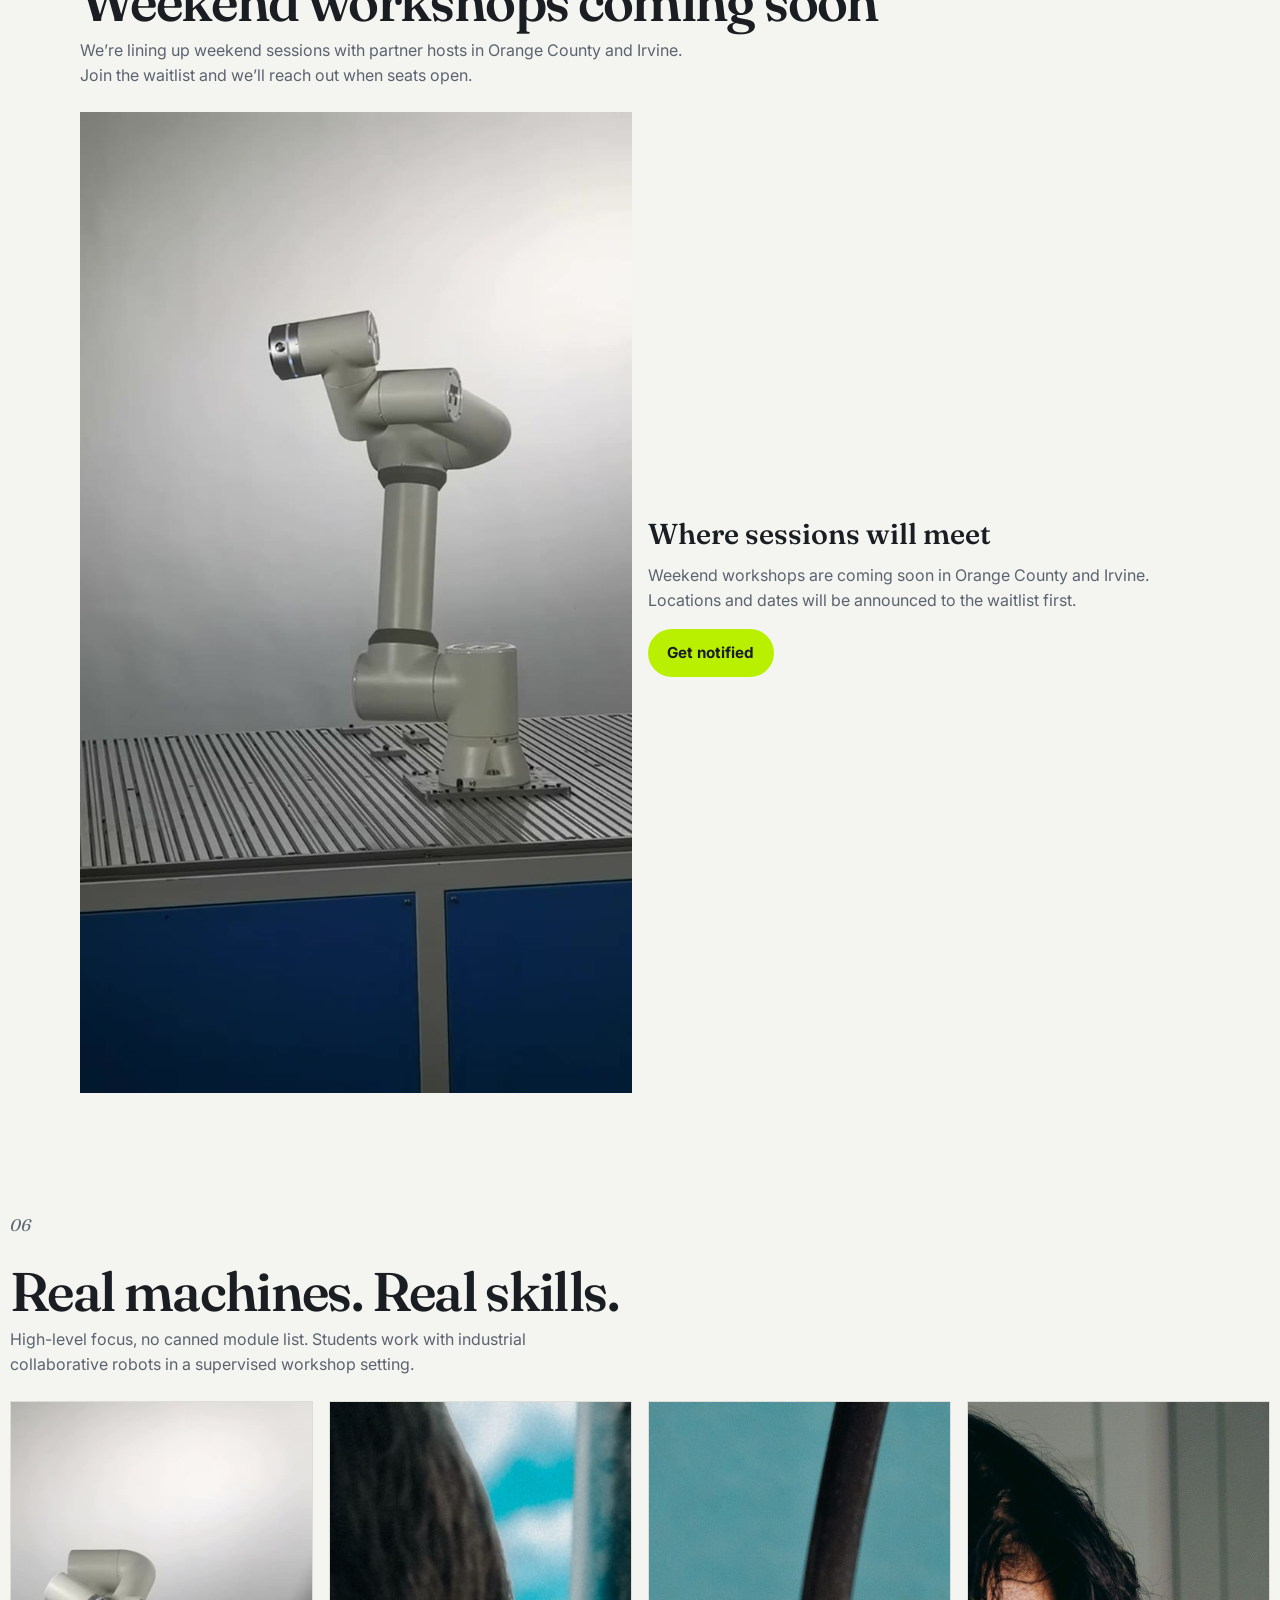
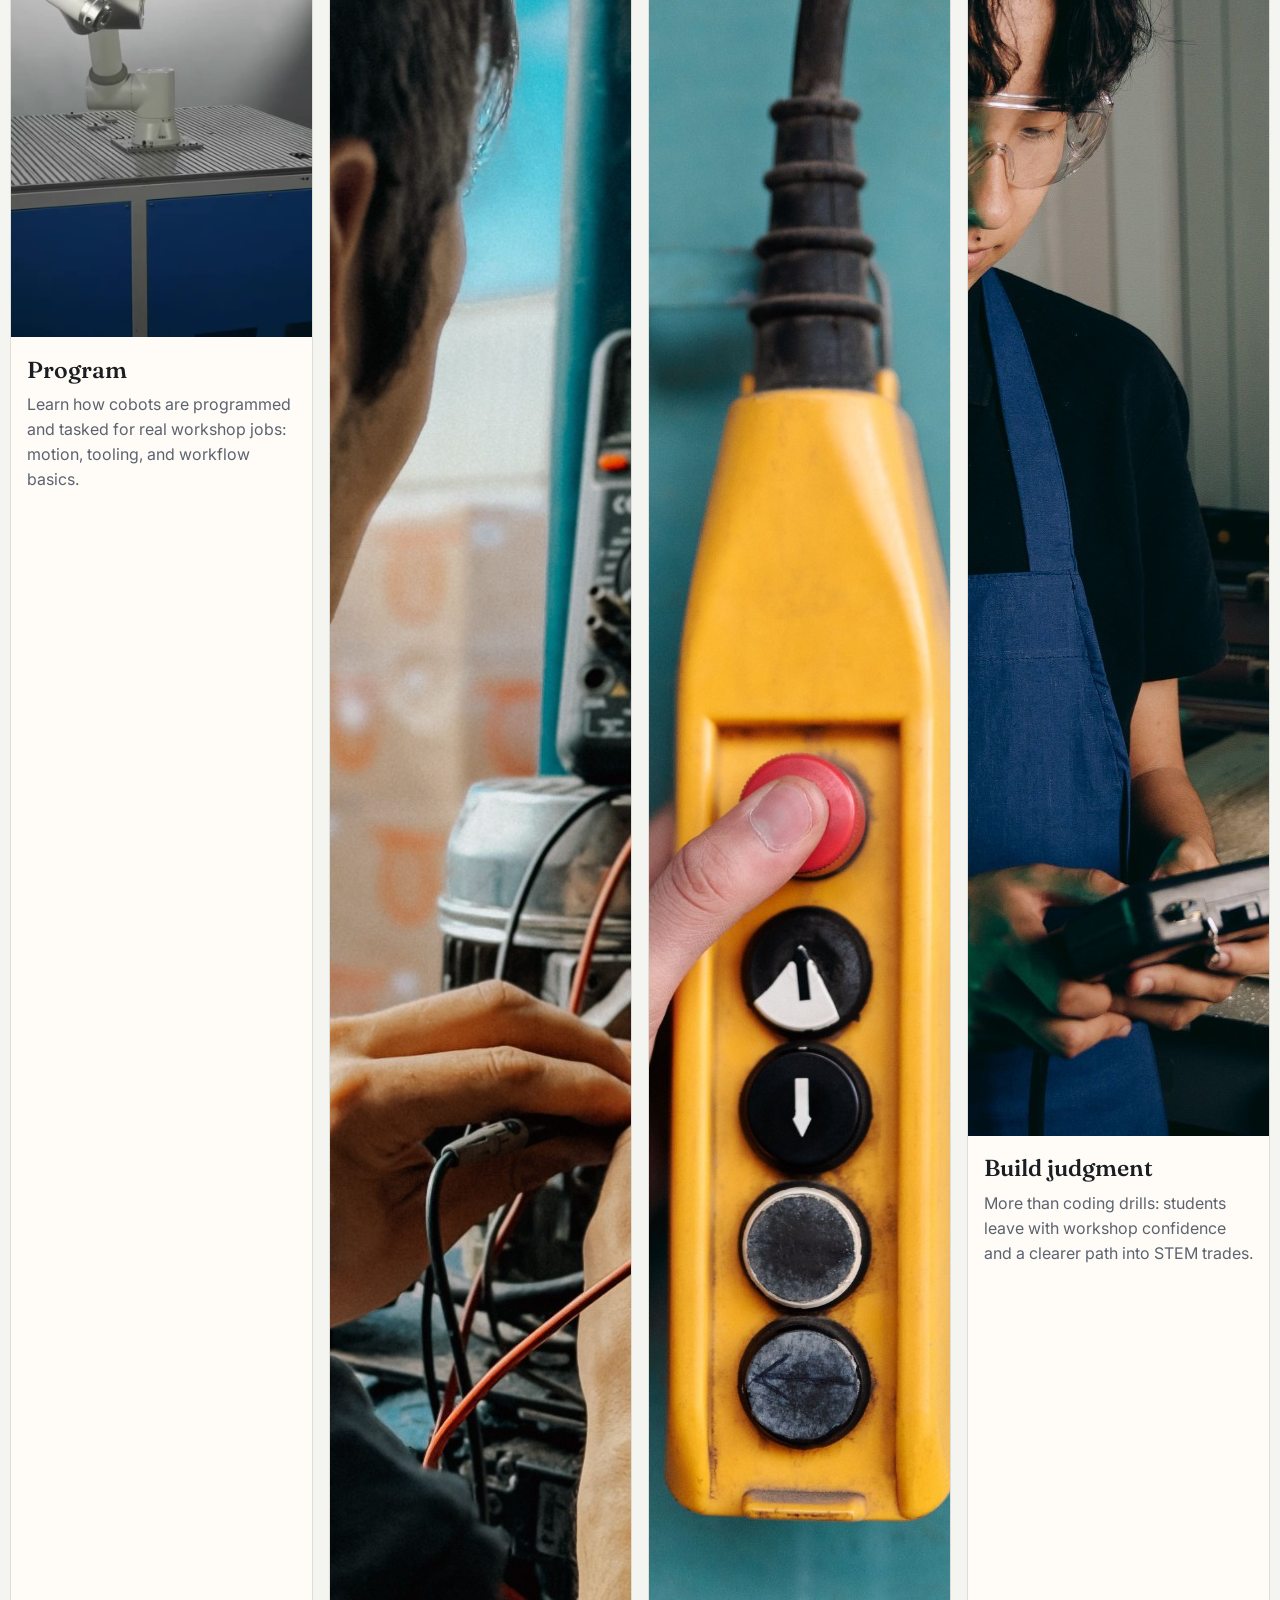
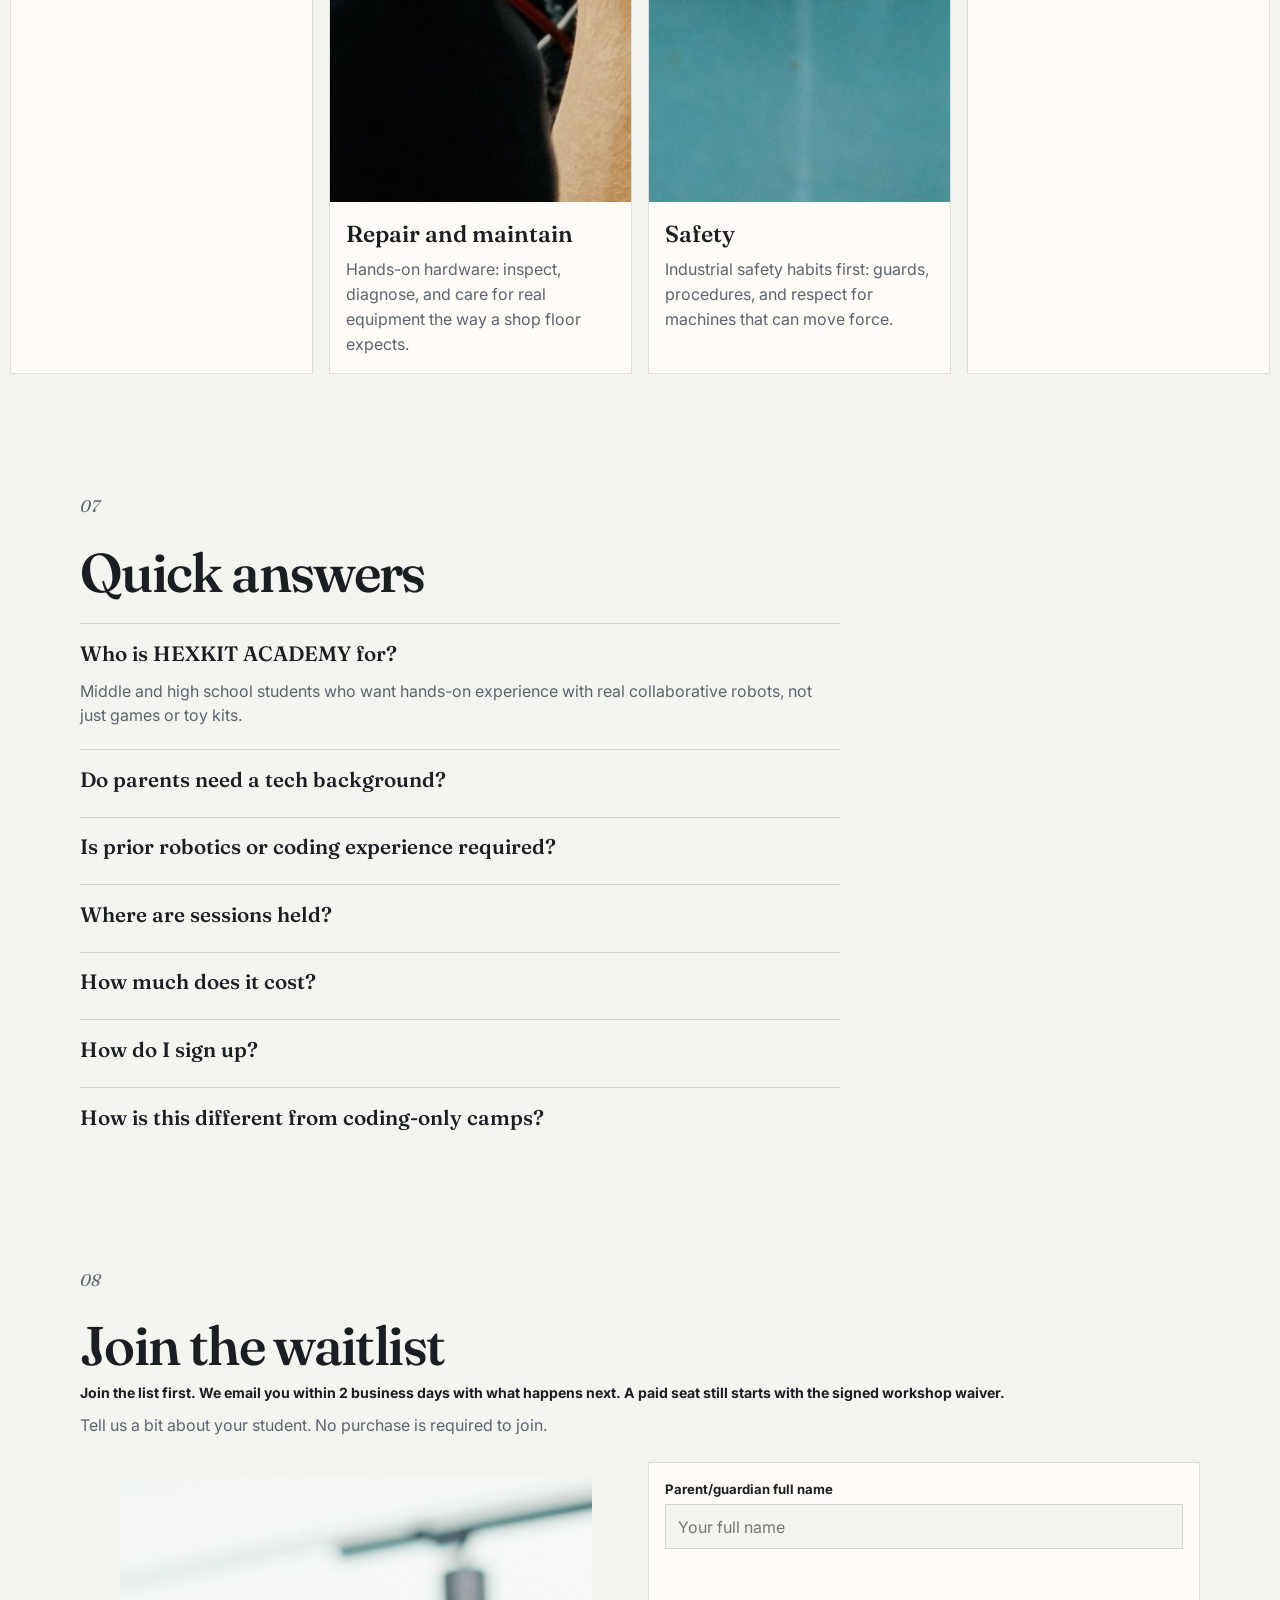
==== commit a87d1935: "Swap the waitlist photo for the small workshop group. Use the three teenagers around the printer so " ====
--- a/index.html
+++ b/index.html
@@ -469,7 +469,7 @@
         </div>
         <div class="waitlist-grid">
           <figure class="waitlist-photo">
-            <img src="https://images.pexels.com/photos/7868883/pexels-photo-7868883.jpeg?auto=compress&cs=tinysrgb&w=1200" alt="Teenagers building a small robot together." width="1200" height="1600" />
+            <img src="/assets/photos/pexels-vanessa-loring-7869231.jpg" alt="Three teenagers gathered around a 3D printer and small robot parts." width="2000" height="1333" />
             <figcaption>Workshop groups stay small, around the hardware.</figcaption>
           </figure>
           <!-- Waitlist posts to Formspree form xljddqyd -->
--- a/assets/site.css
+++ b/assets/site.css
@@ -851,8 +851,9 @@
 
 .waitlist-photo img {
   width: 100%;
-  aspect-ratio: 4 / 5;
+  aspect-ratio: 3 / 2;
   object-fit: cover;
+  object-position: center 42%;
 }
 
 .waitlist-photo figcaption {
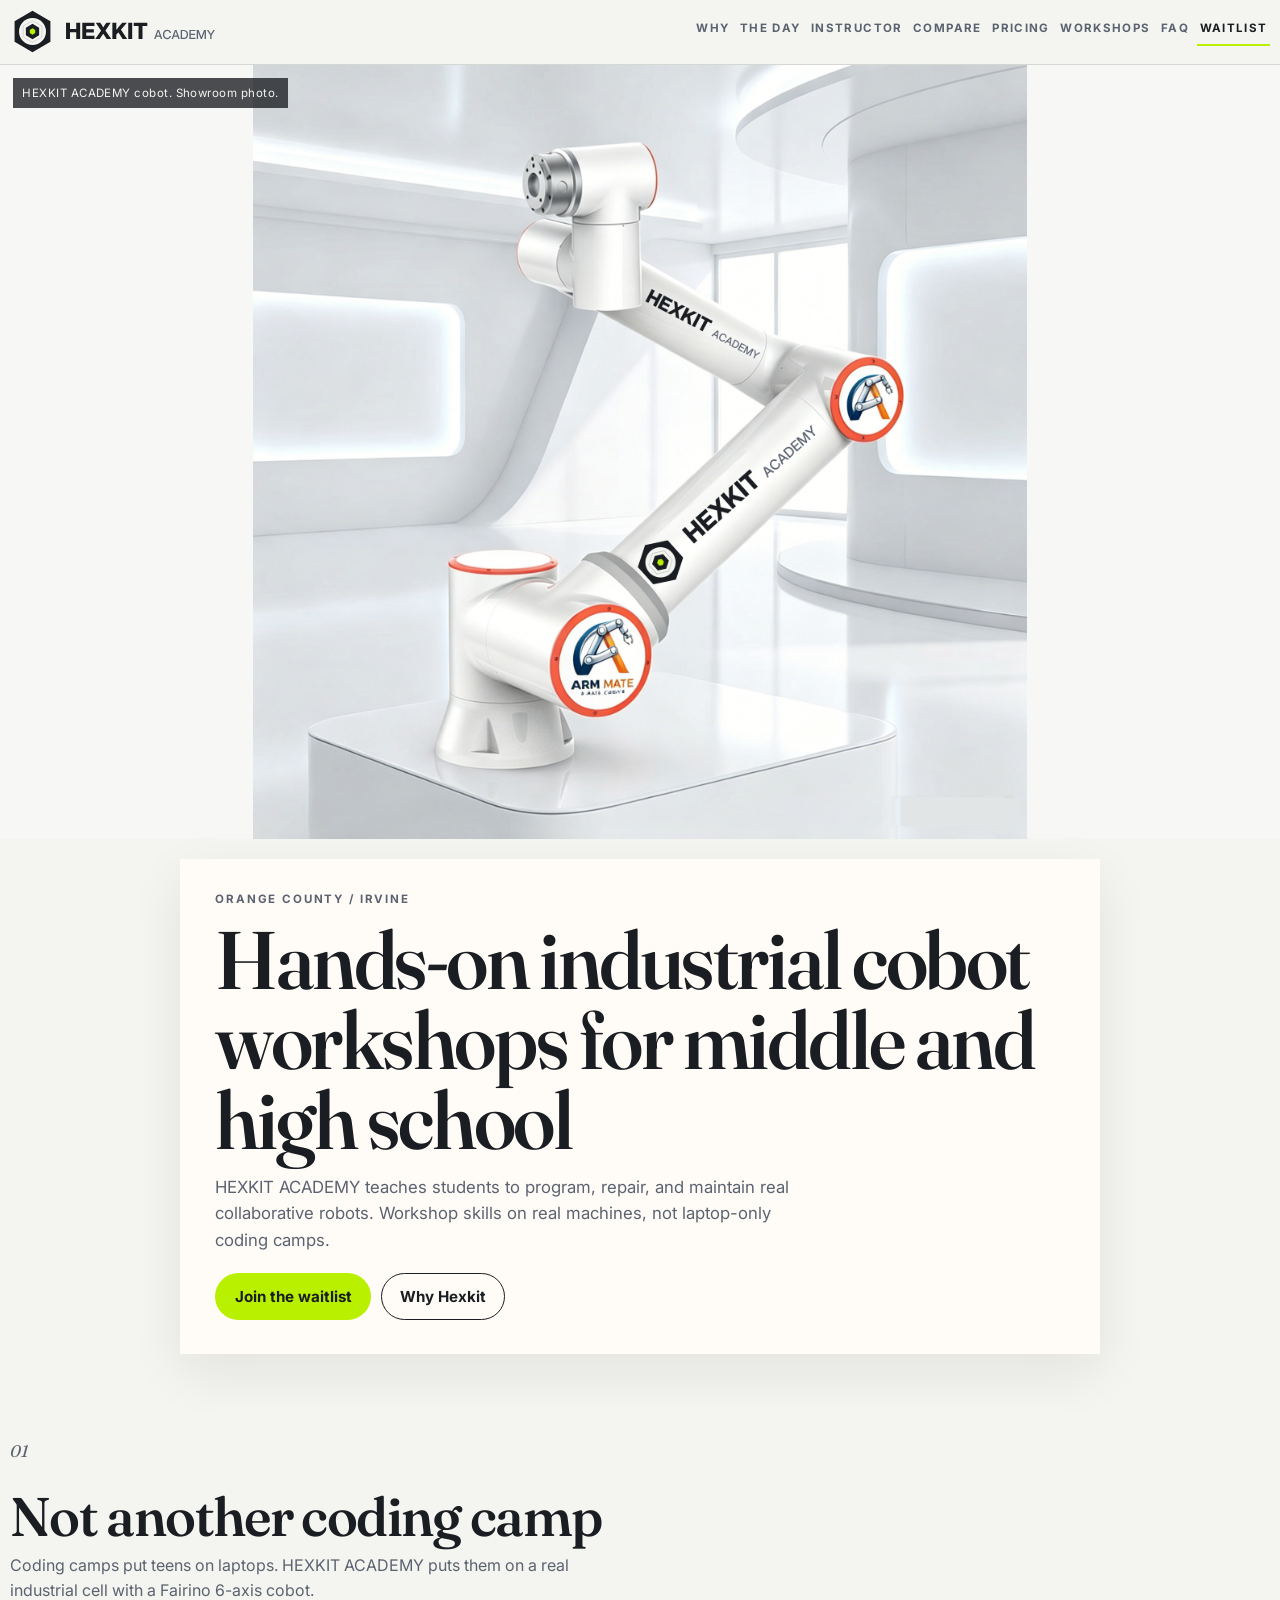
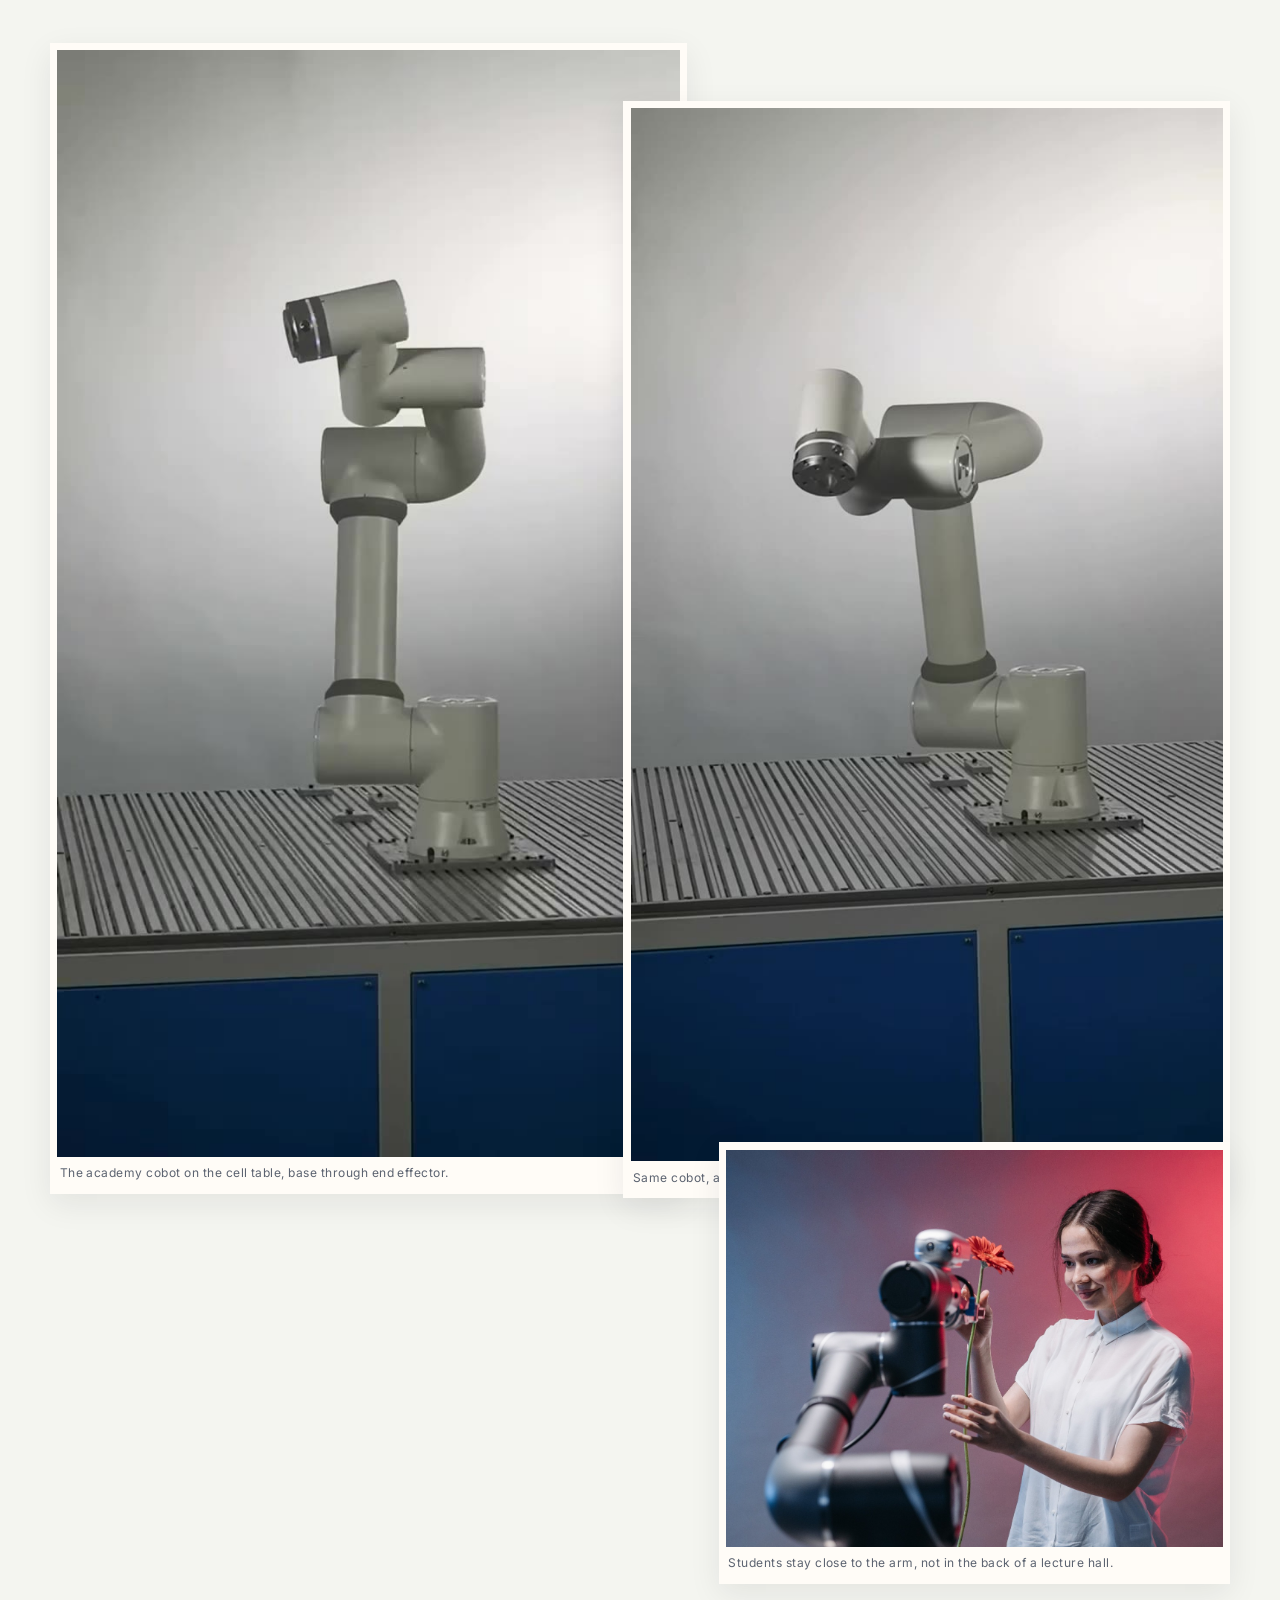
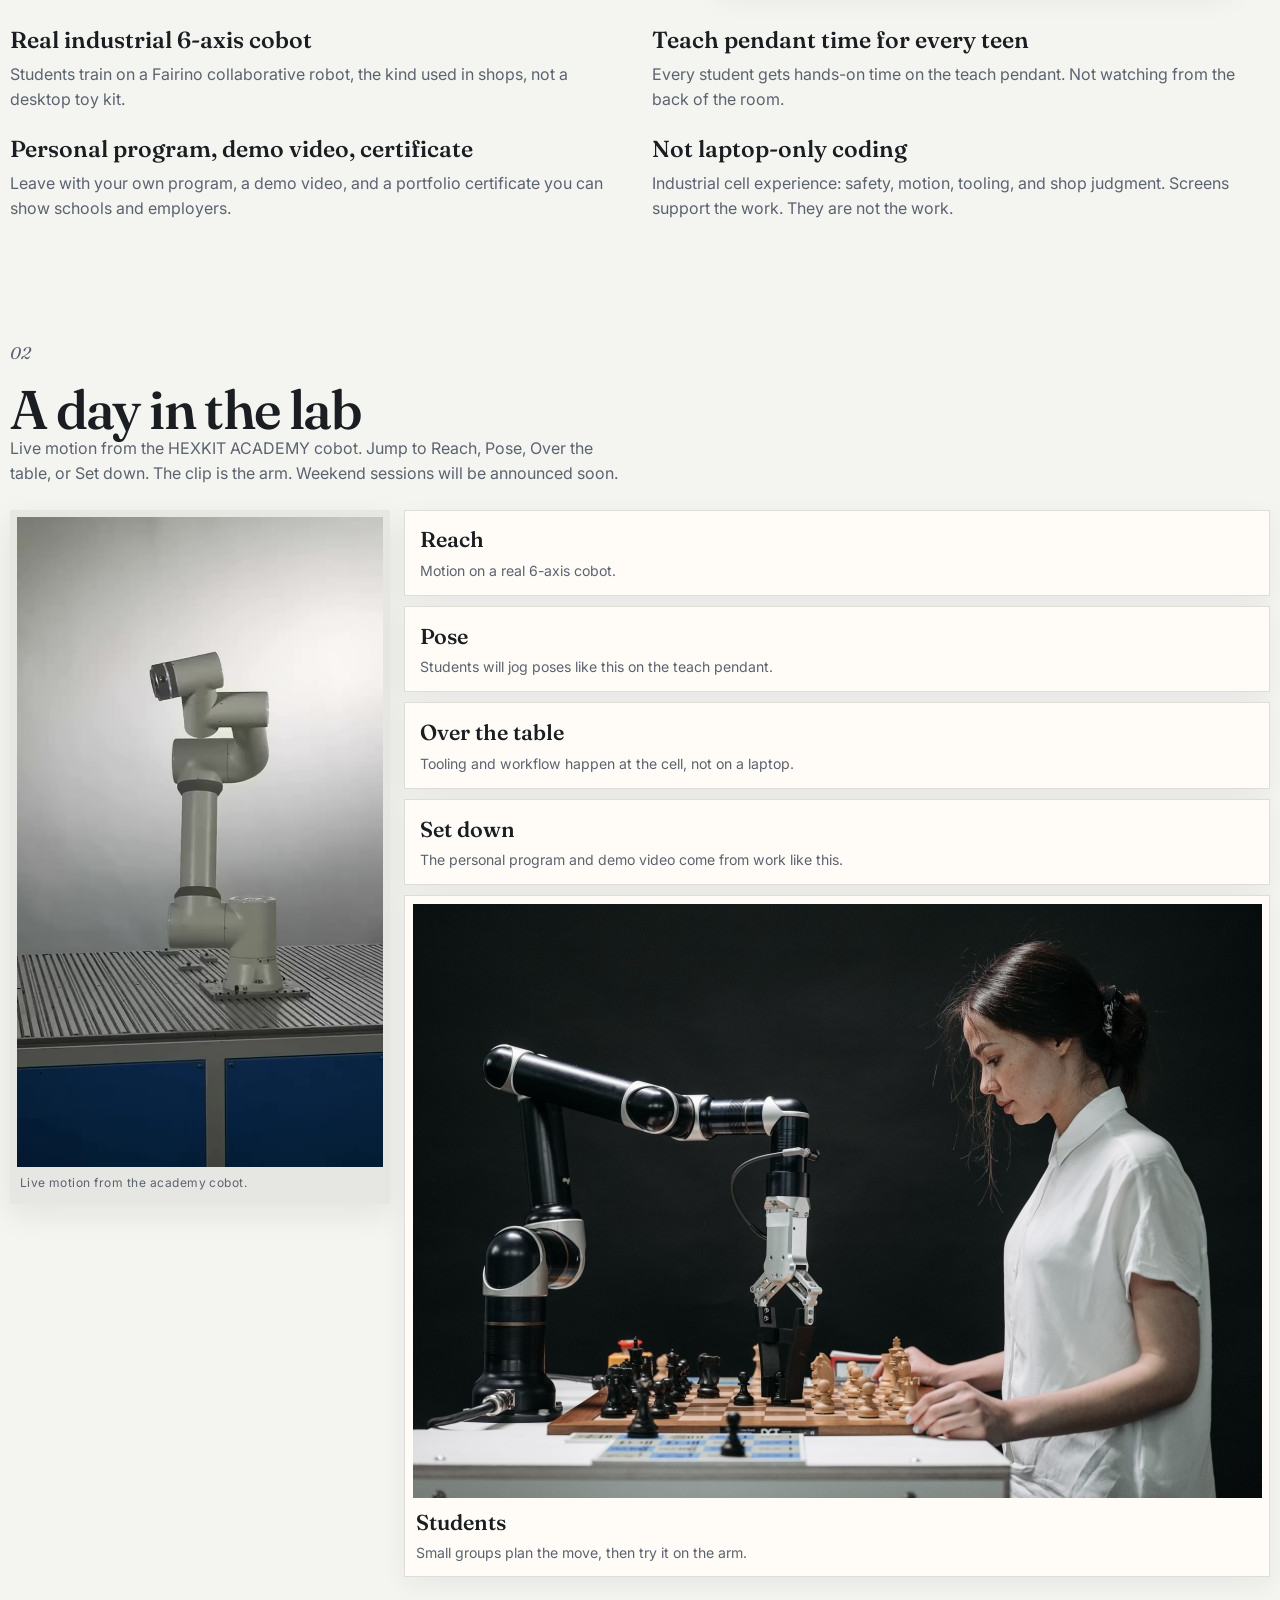
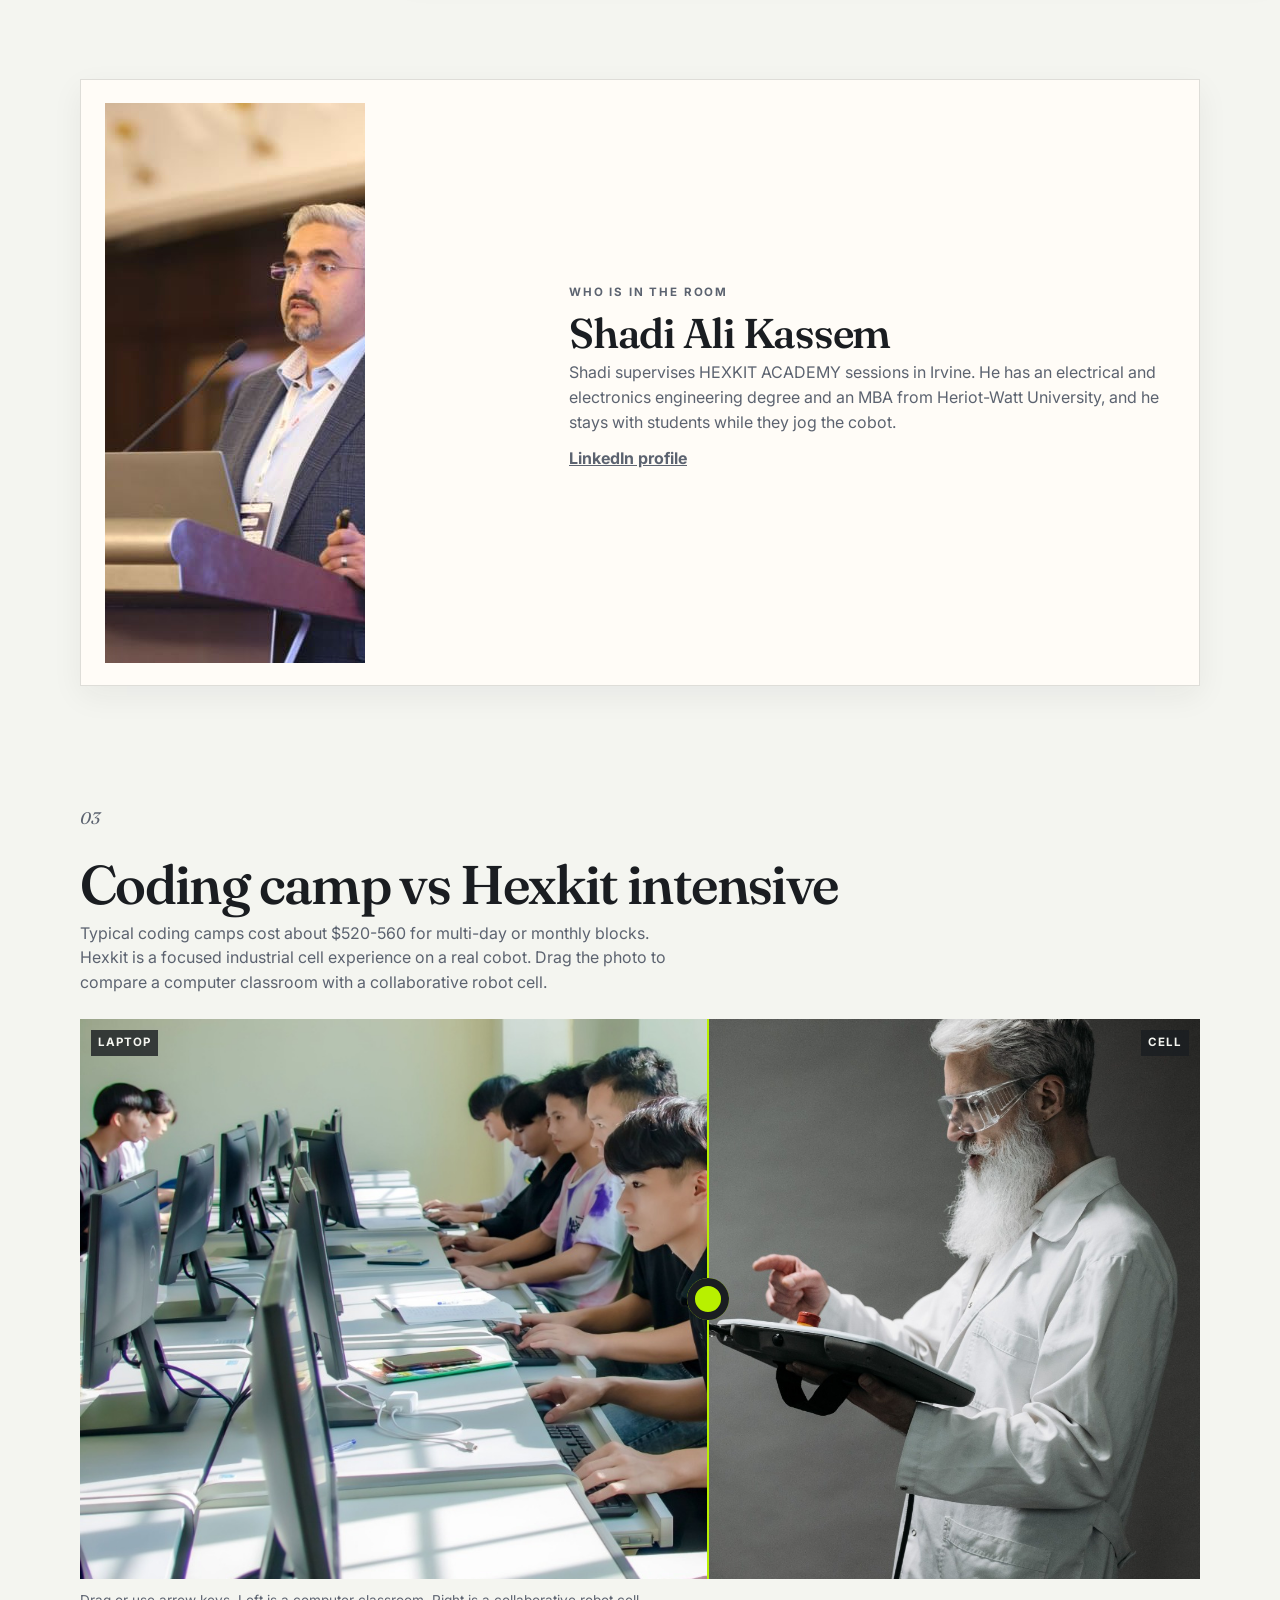
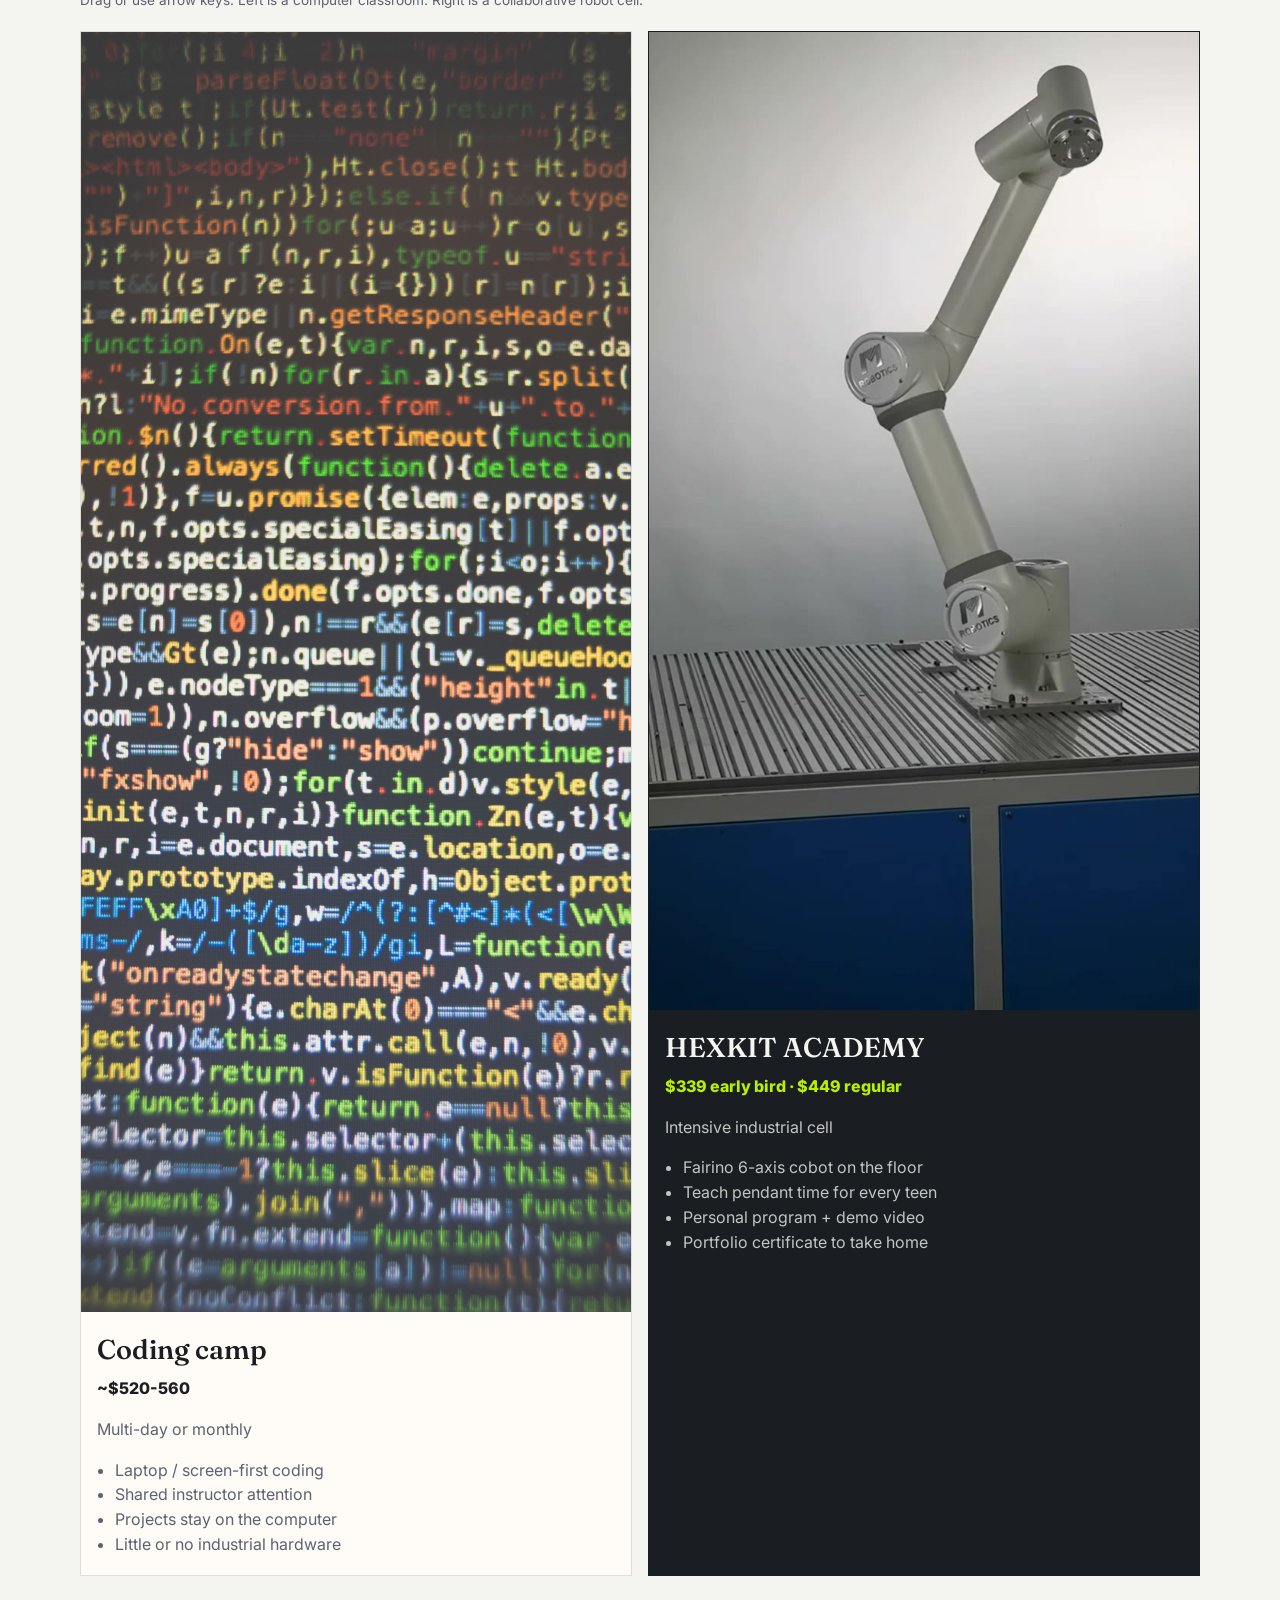
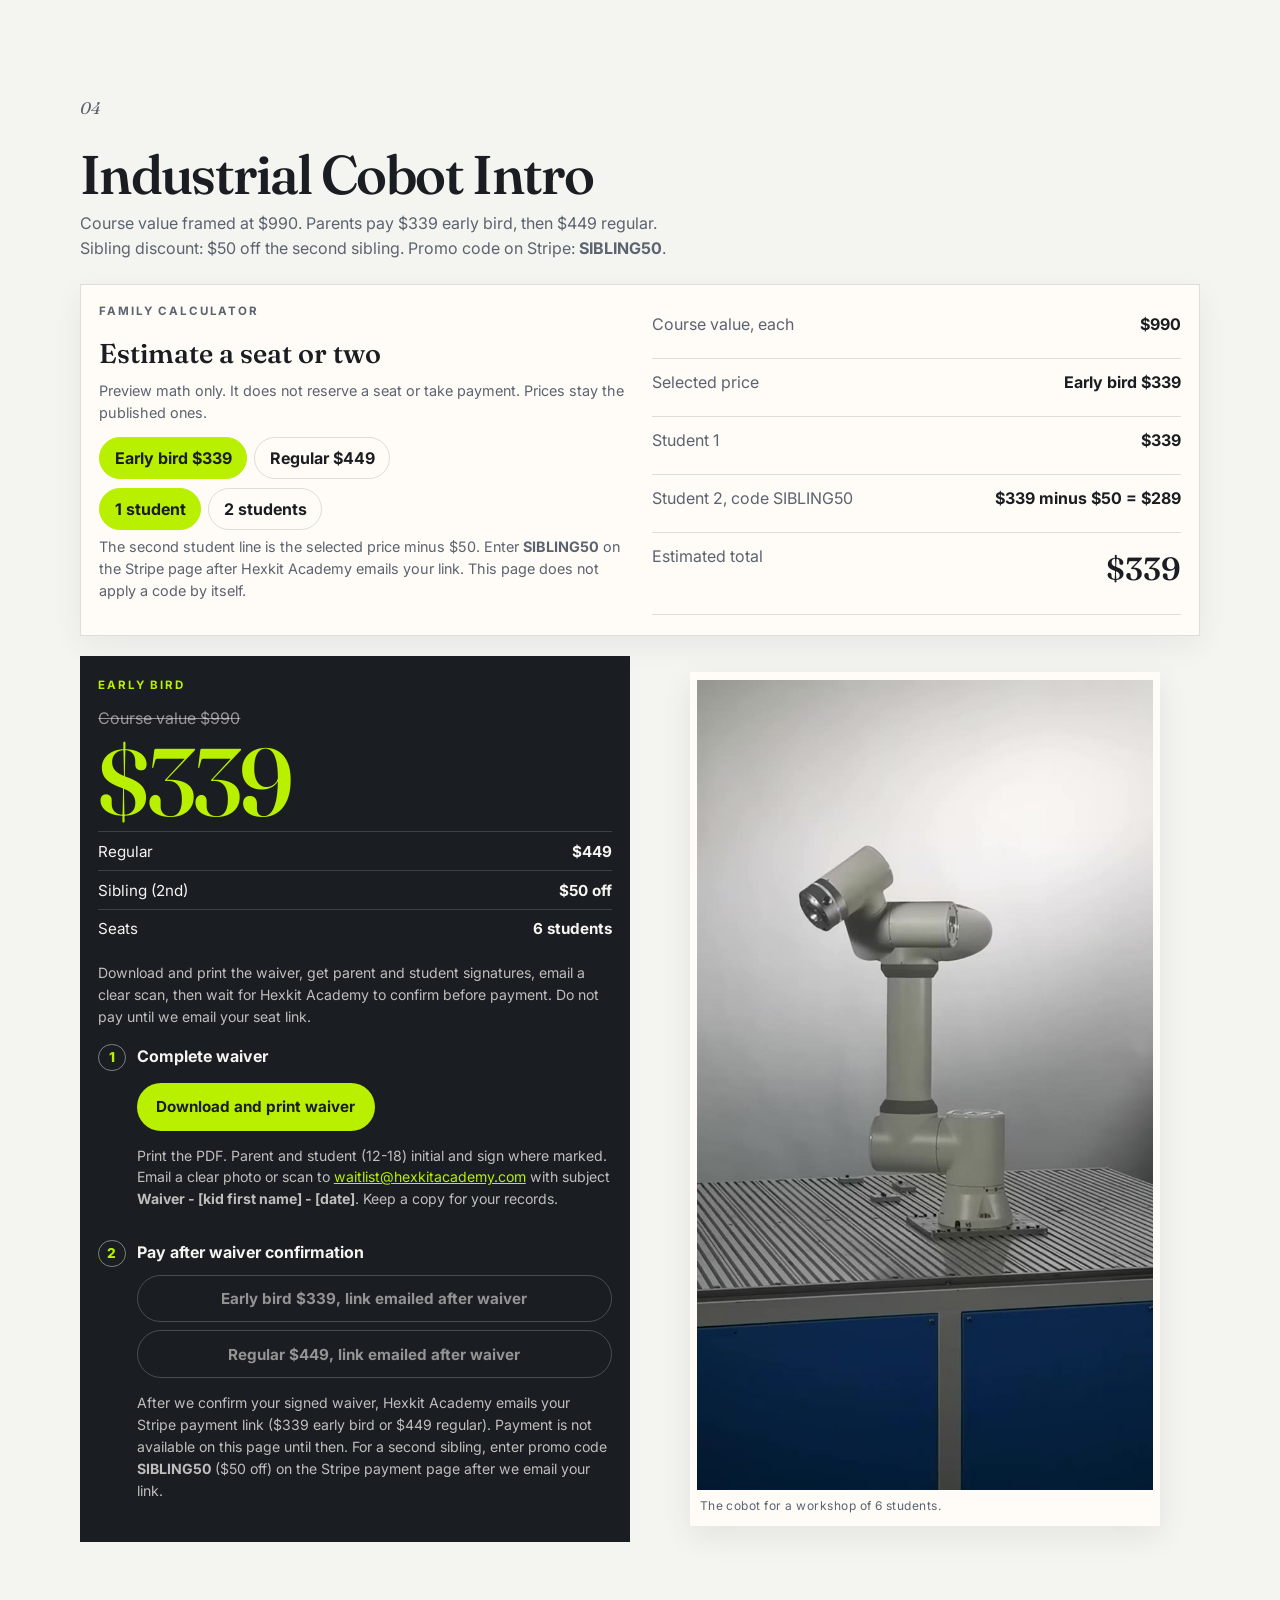
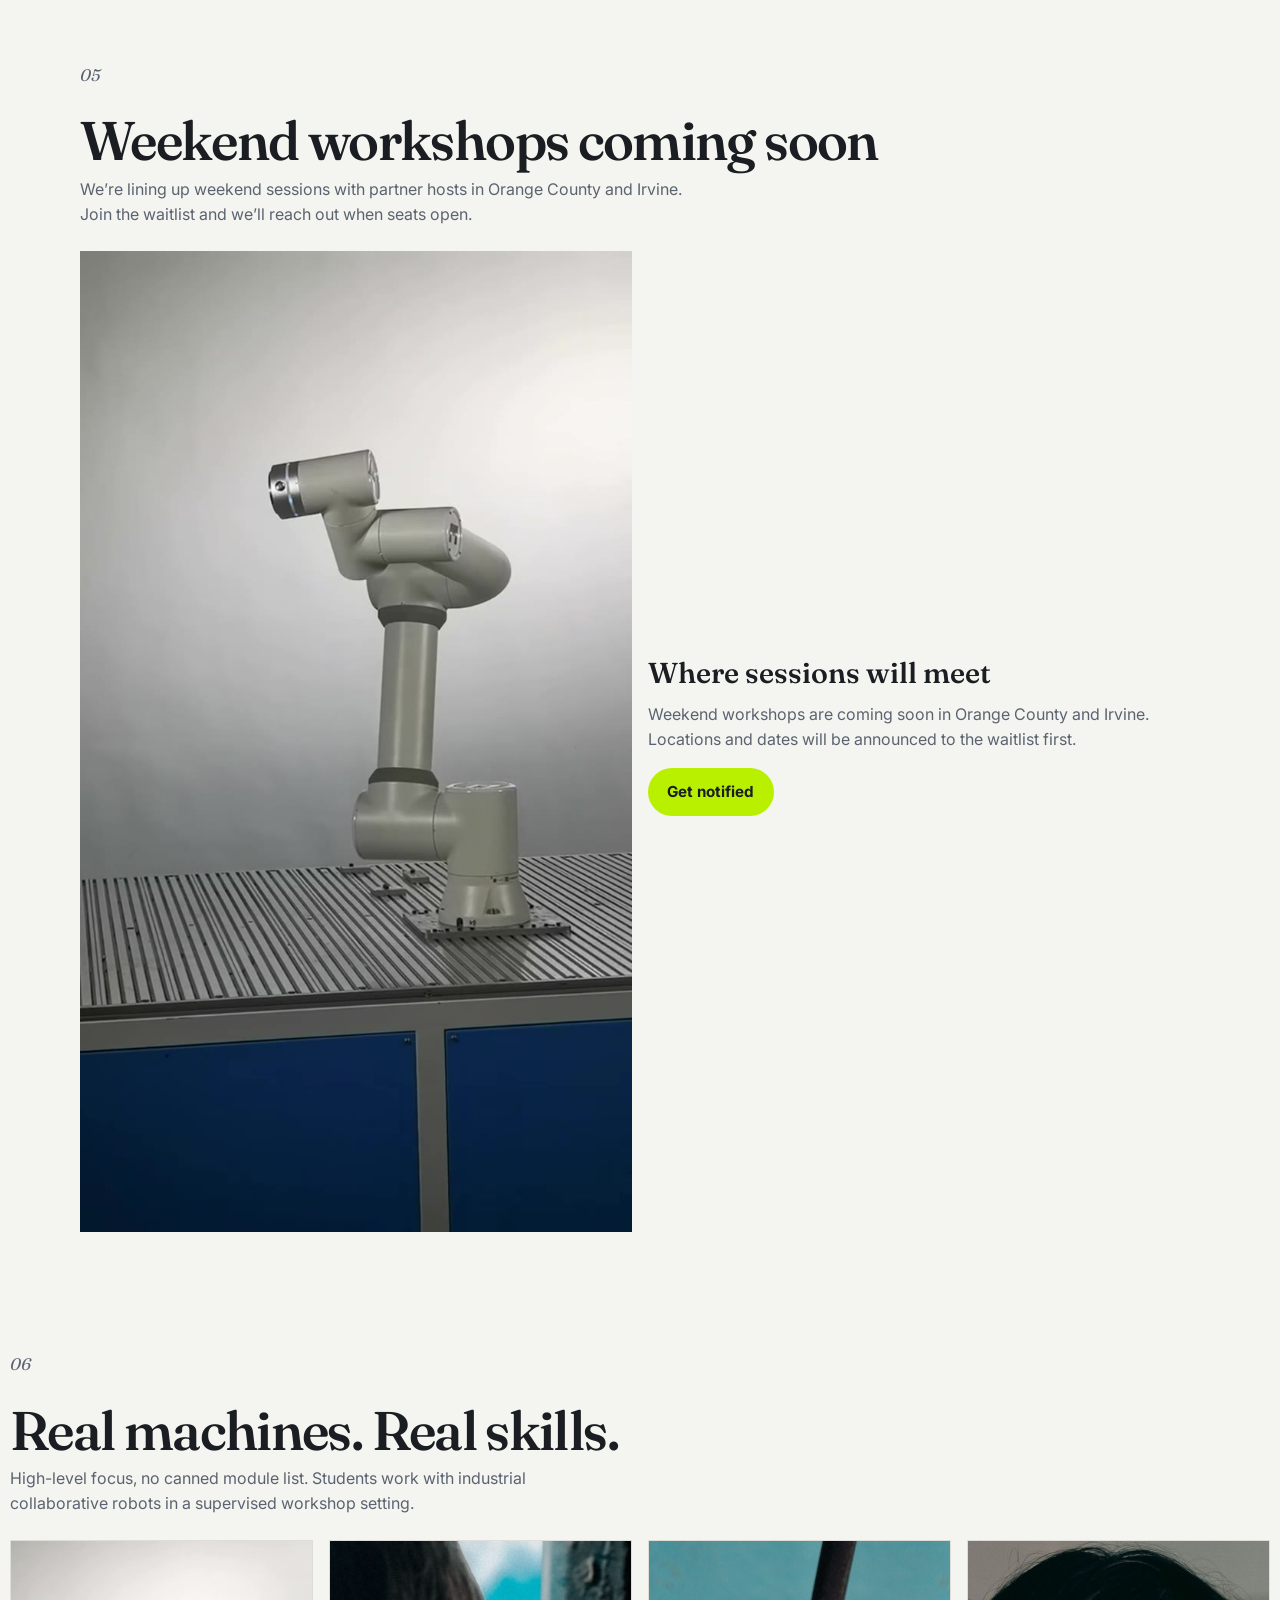
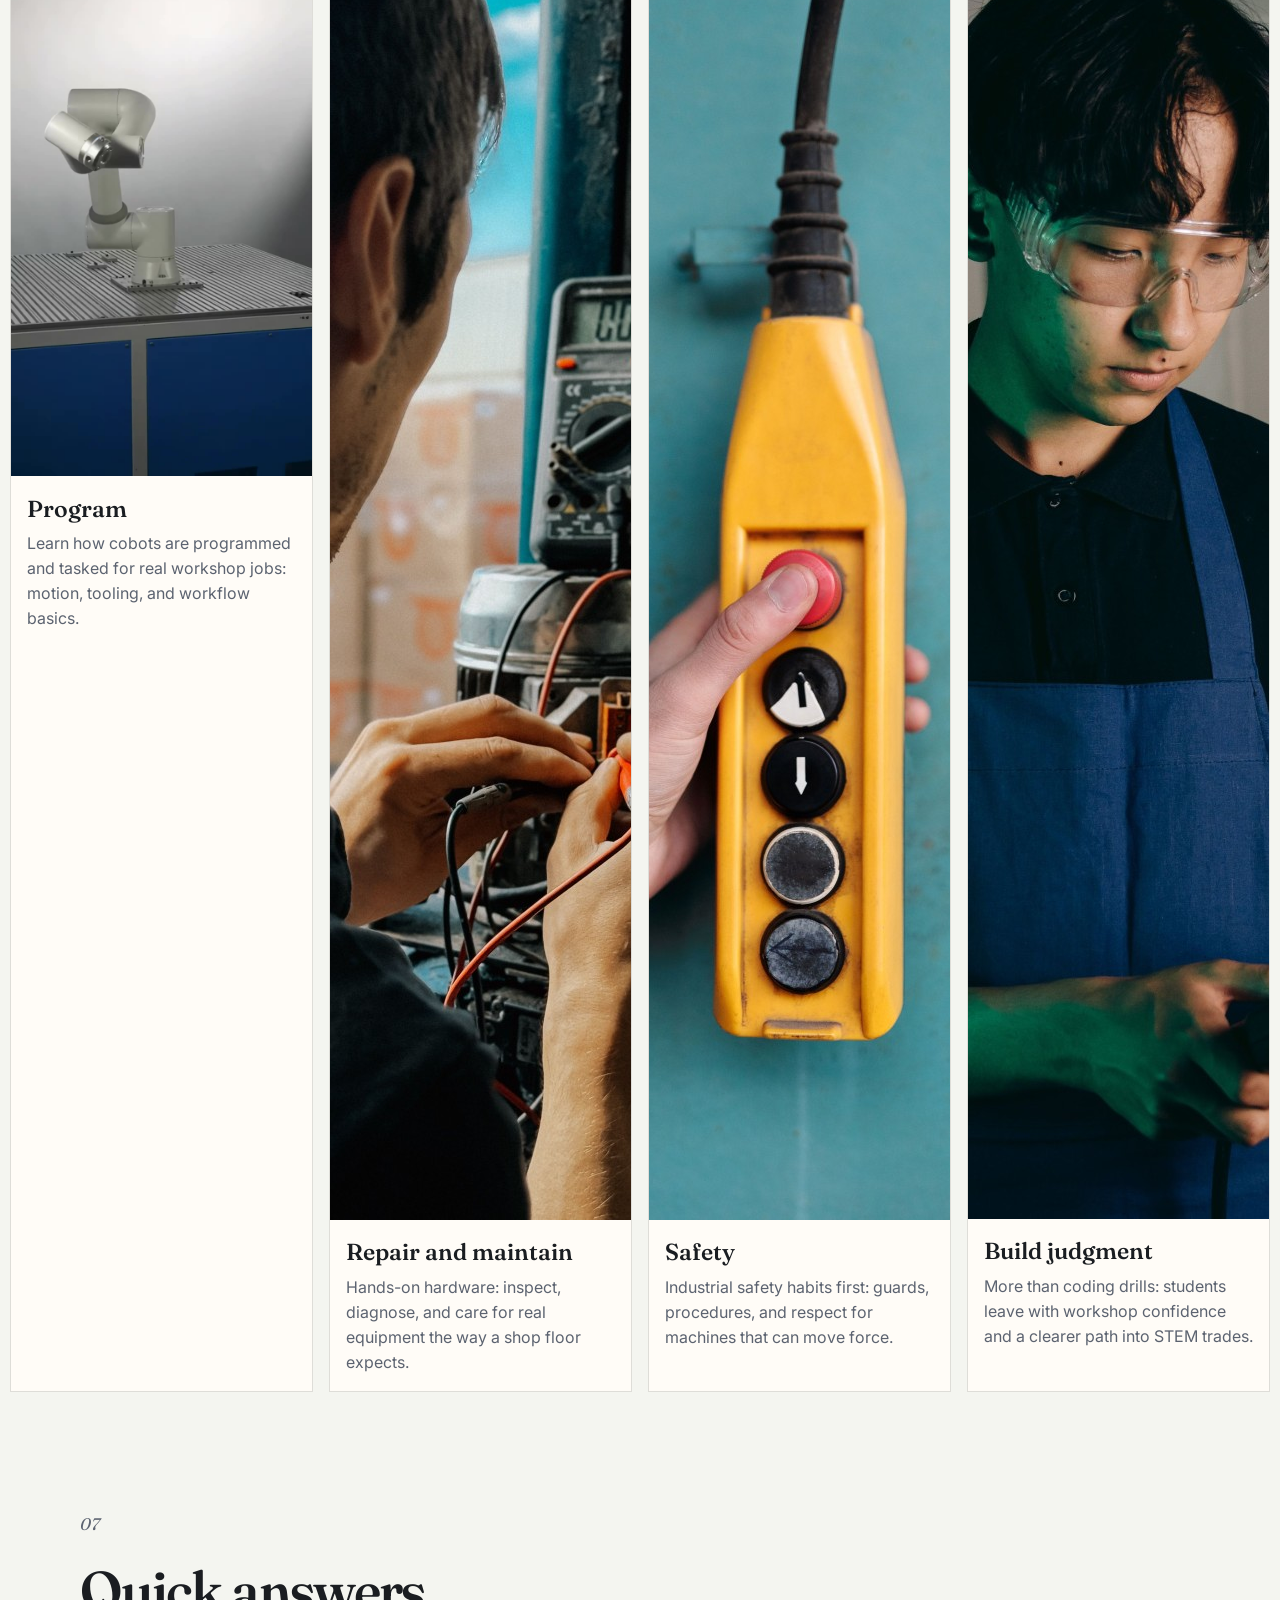
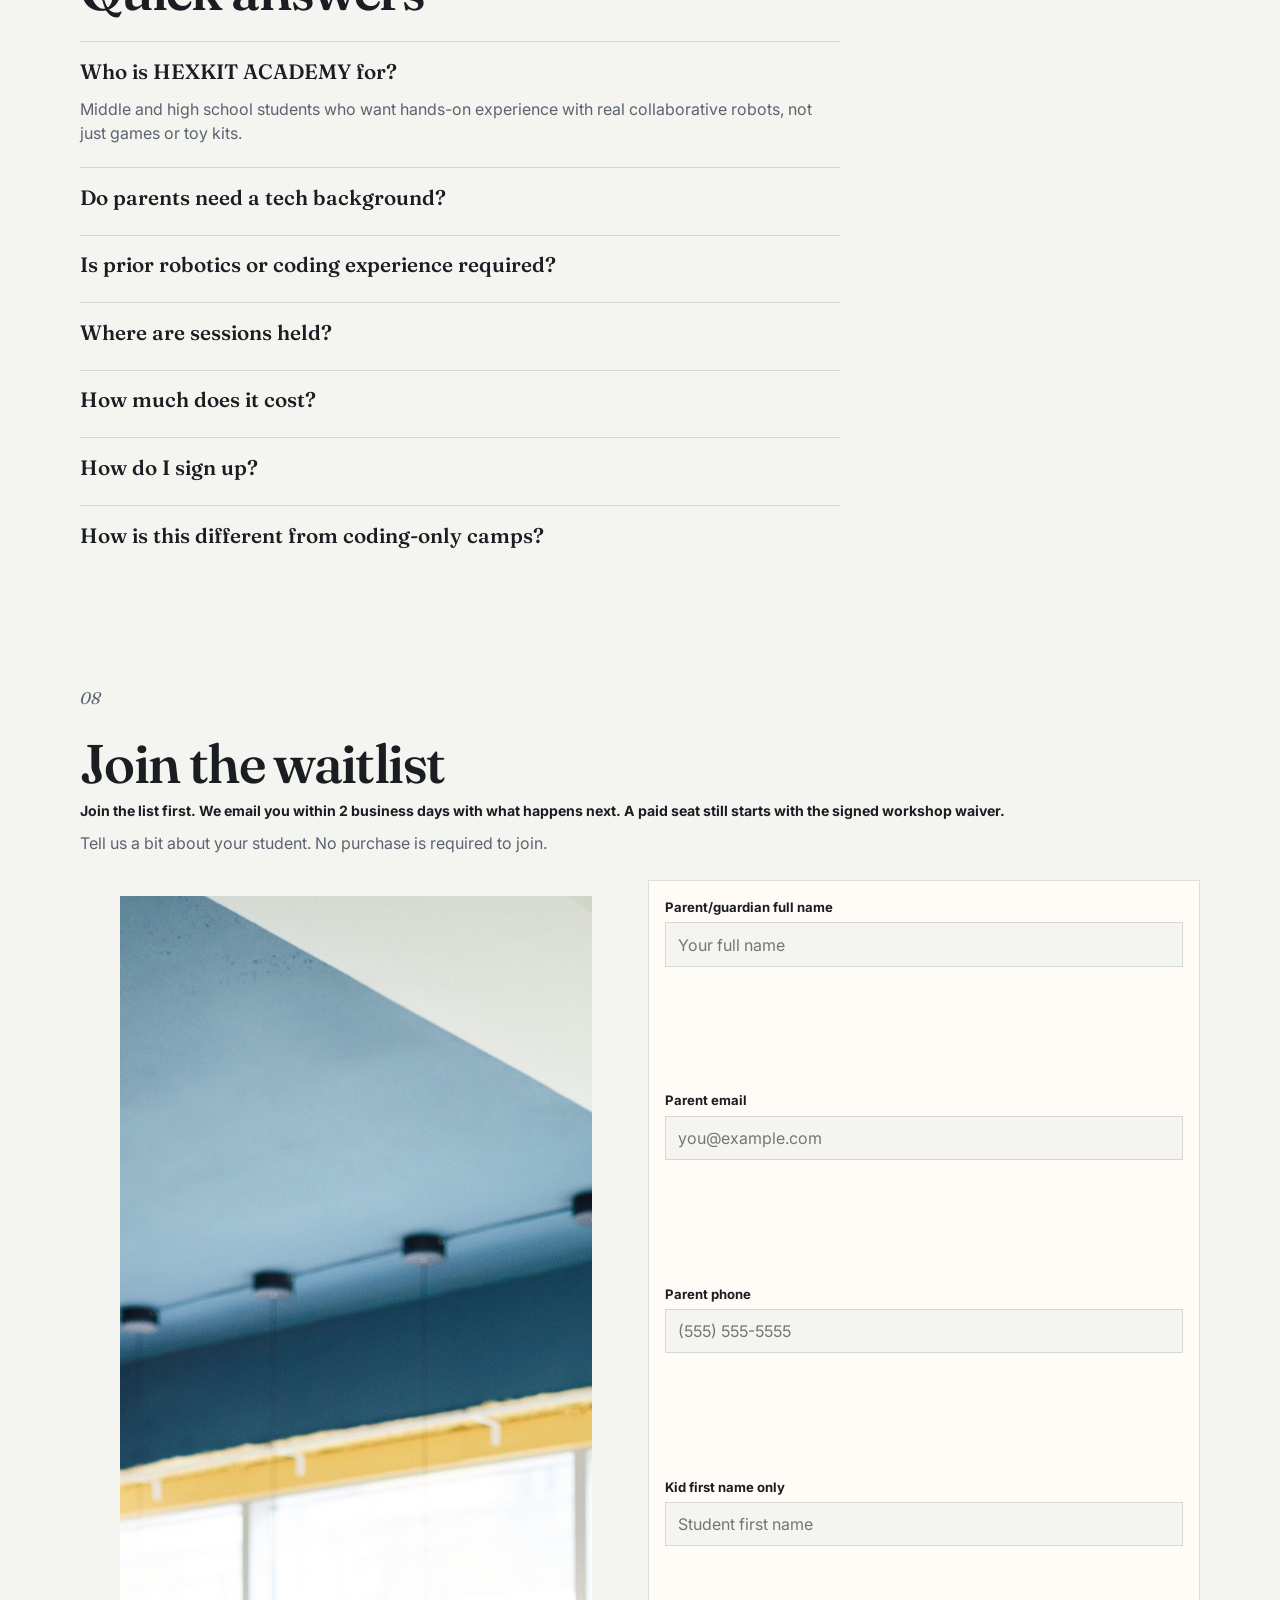
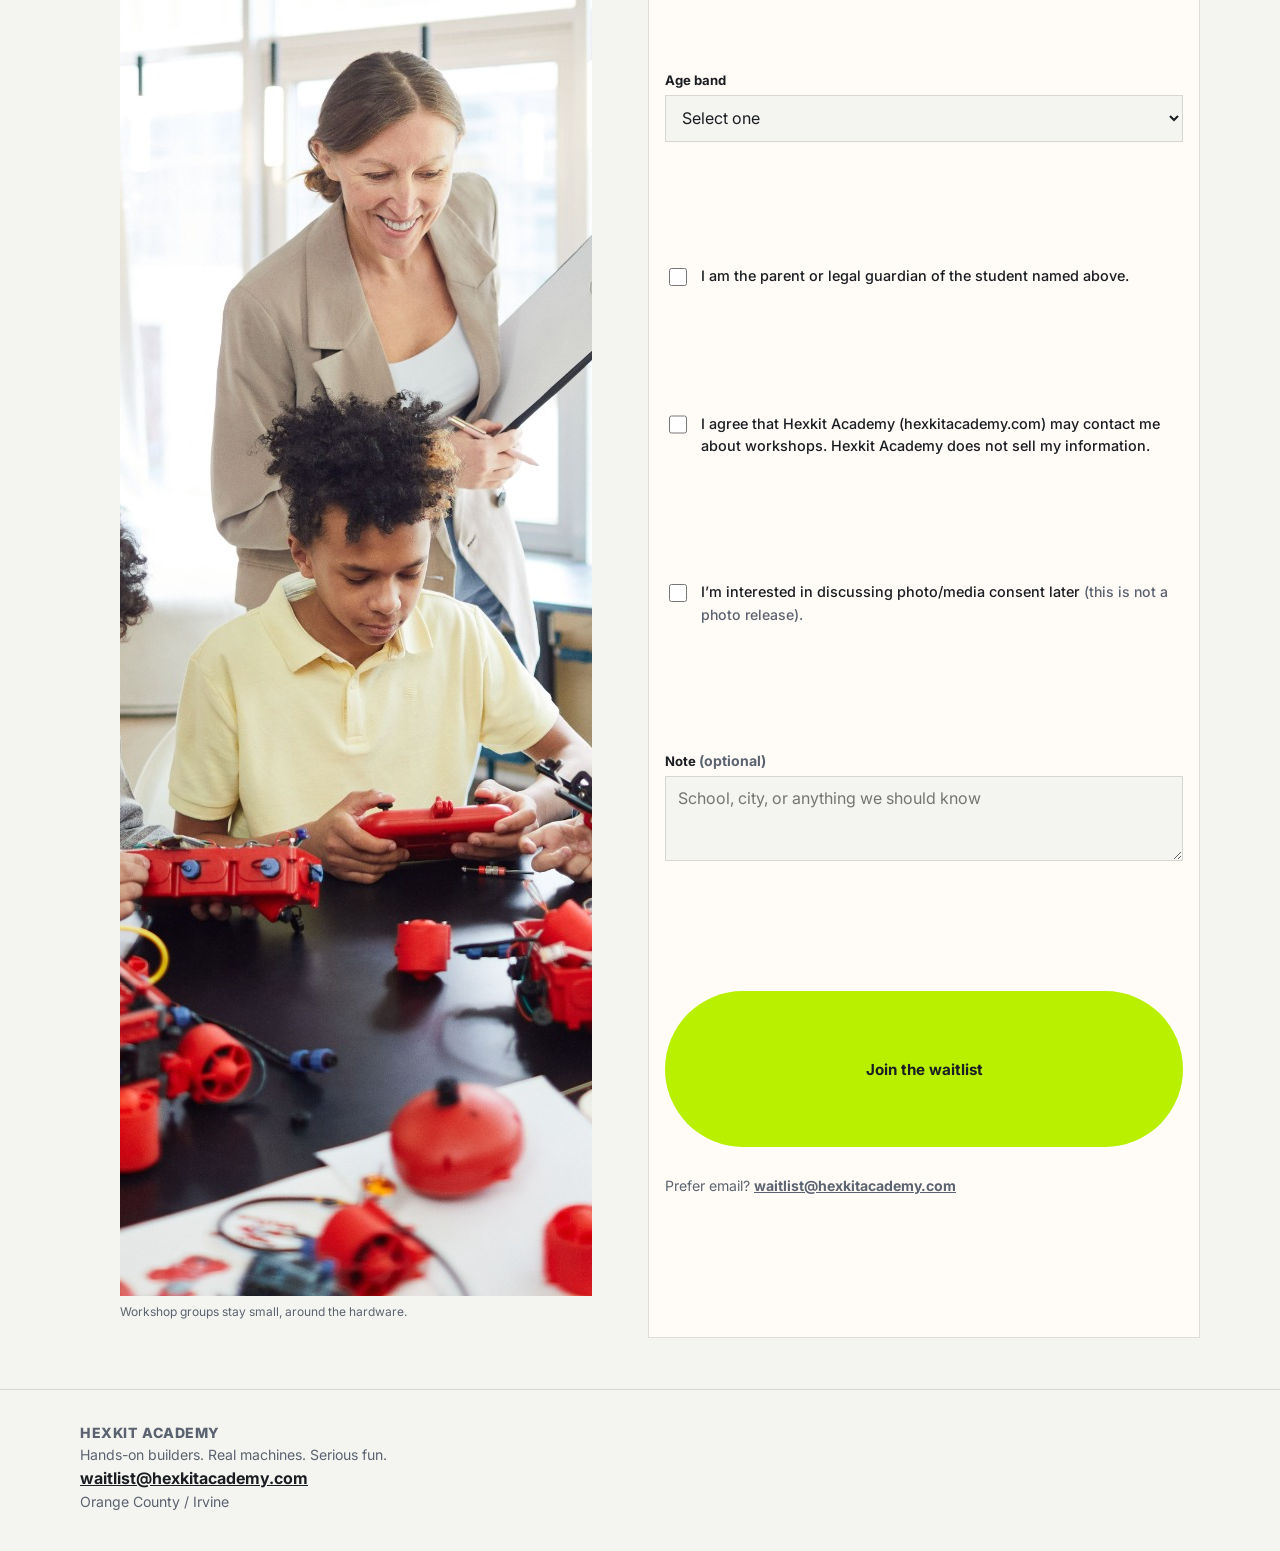
==== commit 964c49c2: "Swap the compare, waitlist, and skill photos. Laptop stays the classroom, the cell side and coding-c" ====
--- a/index.html
+++ b/index.html
@@ -221,7 +221,7 @@
               <span>The personal program and demo video come from work like this.</span>
             </button>
             <figure class="chapter chapter-students" role="listitem">
-              <img src="/assets/photos/pexels-pavel-danilyuk-8438958.jpg" alt="A young person at a table with a robot arm over a chessboard." width="2000" height="1335" />
+              <img src="/assets/photos/pexels-pavel-danilyuk-84389581.jpg" alt="A young person at a table with a robot arm over a chessboard." width="890" height="594" />
               <figcaption><strong>Students</strong><span>Small groups plan the move, then try it on the arm.</span></figcaption>
             </figure>
           </div>
@@ -248,20 +248,20 @@
         <div class="section-head">
           <p class="index-no">03</p>
           <h2>Coding camp vs Hexkit intensive</h2>
-          <p class="intro">Typical coding camps cost about $520-560 for multi-day or monthly blocks. Hexkit is a focused industrial cell experience on a real cobot. Drag the photo to compare a computer classroom with the HEXKIT ACADEMY cobot.</p>
+          <p class="intro">Typical coding camps cost about $520-560 for multi-day or monthly blocks. Hexkit is a focused industrial cell experience on a real cobot. Drag the photo to compare a computer classroom with a collaborative robot cell.</p>
         </div>
         <div class="ba" data-compare>
           <img class="ba-before" src="/assets/photos/pexels-dothanhyb-5530490.jpg" alt="Students working at desktop computers in a classroom." width="1479" height="2000" />
-          <img class="ba-after" src="/assets/photos/cobot-hero.jpg" alt="HEXKIT ACADEMY cobot in a white showroom." width="1920" height="1920" />
+          <img class="ba-after" src="/assets/photos/pexels-pavel-danilyuk-8438993.jpg" alt="Two people in safety glasses beside a collaborative robot arm, one holding a handheld control." width="2000" height="1335" />
           <p class="ba-tag ba-tag-left">Laptop</p>
           <p class="ba-tag ba-tag-right">Cell</p>
           <div class="ba-handle" aria-hidden="true"></div>
           <input type="range" min="8" max="92" value="56" aria-label="Drag to compare a laptop classroom and an industrial robot cell" />
         </div>
-        <p class="ba-note">Drag or use arrow keys. Left is a computer classroom. Right is the HEXKIT ACADEMY cobot.</p>
+        <p class="ba-note">Drag or use arrow keys. Left is a computer classroom. Right is a collaborative robot cell.</p>
         <div class="compare-grid" style="margin-top:1.25rem">
           <article class="compare-card">
-            <img src="/assets/photos/pexels-dothanhyb-5530490.jpg" alt="Students working at desktop computers in a classroom." width="1479" height="2000" />
+            <img src="/assets/photos/coding.png" alt="Source code on a screen." width="853" height="1280" />
             <div>
               <h3>Coding camp</h3>
               <p class="compare-price">~$520-560</p>
@@ -396,21 +396,21 @@
             </div>
           </article>
           <article>
-            <img src="/assets/photos/pexels-bulat843-1243575272-33531830.jpg" alt="Hands testing a motor circuit with a digital meter." width="1125" height="2000" />
+            <img src="/assets/photos/pexels-bulat843-1243575272-335318301.jpg" alt="Hands testing a motor circuit with a digital meter." width="720" height="1279" />
             <div>
               <h3>Repair and maintain</h3>
               <p>Hands-on hardware: inspect, diagnose, and care for real equipment the way a shop floor expects.</p>
             </div>
           </article>
           <article>
-            <img src="/assets/photos/pexels-tiger-lily-4487675.jpg" alt="A hand pressing the stop button on an industrial control pendant." width="1333" height="2000" />
+            <img src="/assets/photos/pexels-tiger-lily-44876751.jpg" alt="A hand pressing the stop button on an industrial control pendant." width="853" height="1279" />
             <div>
               <h3>Safety</h3>
               <p>Industrial safety habits first: guards, procedures, and respect for machines that can move force.</p>
             </div>
           </article>
           <article>
-            <img src="/assets/photos/pexels-mikhail-nilov-9242211.jpg" alt="A student in safety glasses running a workshop machine from a handheld control." width="2000" height="1334" />
+            <img src="/assets/photos/pexels-mikhail-nilov-92422111.jpg" alt="A student in safety glasses running a workshop machine from a handheld control." width="850" height="1278" />
             <div>
               <h3>Build judgment</h3>
               <p>More than coding drills: students leave with workshop confidence and a clearer path into STEM trades.</p>
@@ -469,7 +469,7 @@
         </div>
         <div class="waitlist-grid">
           <figure class="waitlist-photo">
-            <img src="/assets/photos/pexels-vanessa-loring-7869231.jpg" alt="Three teenagers gathered around a 3D printer and small robot parts." width="2000" height="1333" />
+            <img src="/assets/photos/pexels-vanessa-loring-7869090.jpg" alt="A teacher and three teenagers working with small robot kits at a table." width="1333" height="2000" />
             <figcaption>Workshop groups stay small, around the hardware.</figcaption>
           </figure>
           <!-- Waitlist posts to Formspree form xljddqyd -->
--- a/assets/site.css
+++ b/assets/site.css
@@ -529,8 +529,8 @@
 
 .ba-after {
   z-index: 0;
-  object-fit: contain;
-  background: #f4f5f0;
+  object-fit: cover;
+  object-position: center 45%;
 }
 
 .ba-before {
@@ -851,9 +851,9 @@
 
 .waitlist-photo img {
   width: 100%;
-  aspect-ratio: 3 / 2;
+  aspect-ratio: 3 / 4;
   object-fit: cover;
-  object-position: center 42%;
+  object-position: center 40%;
 }
 
 .waitlist-photo figcaption {
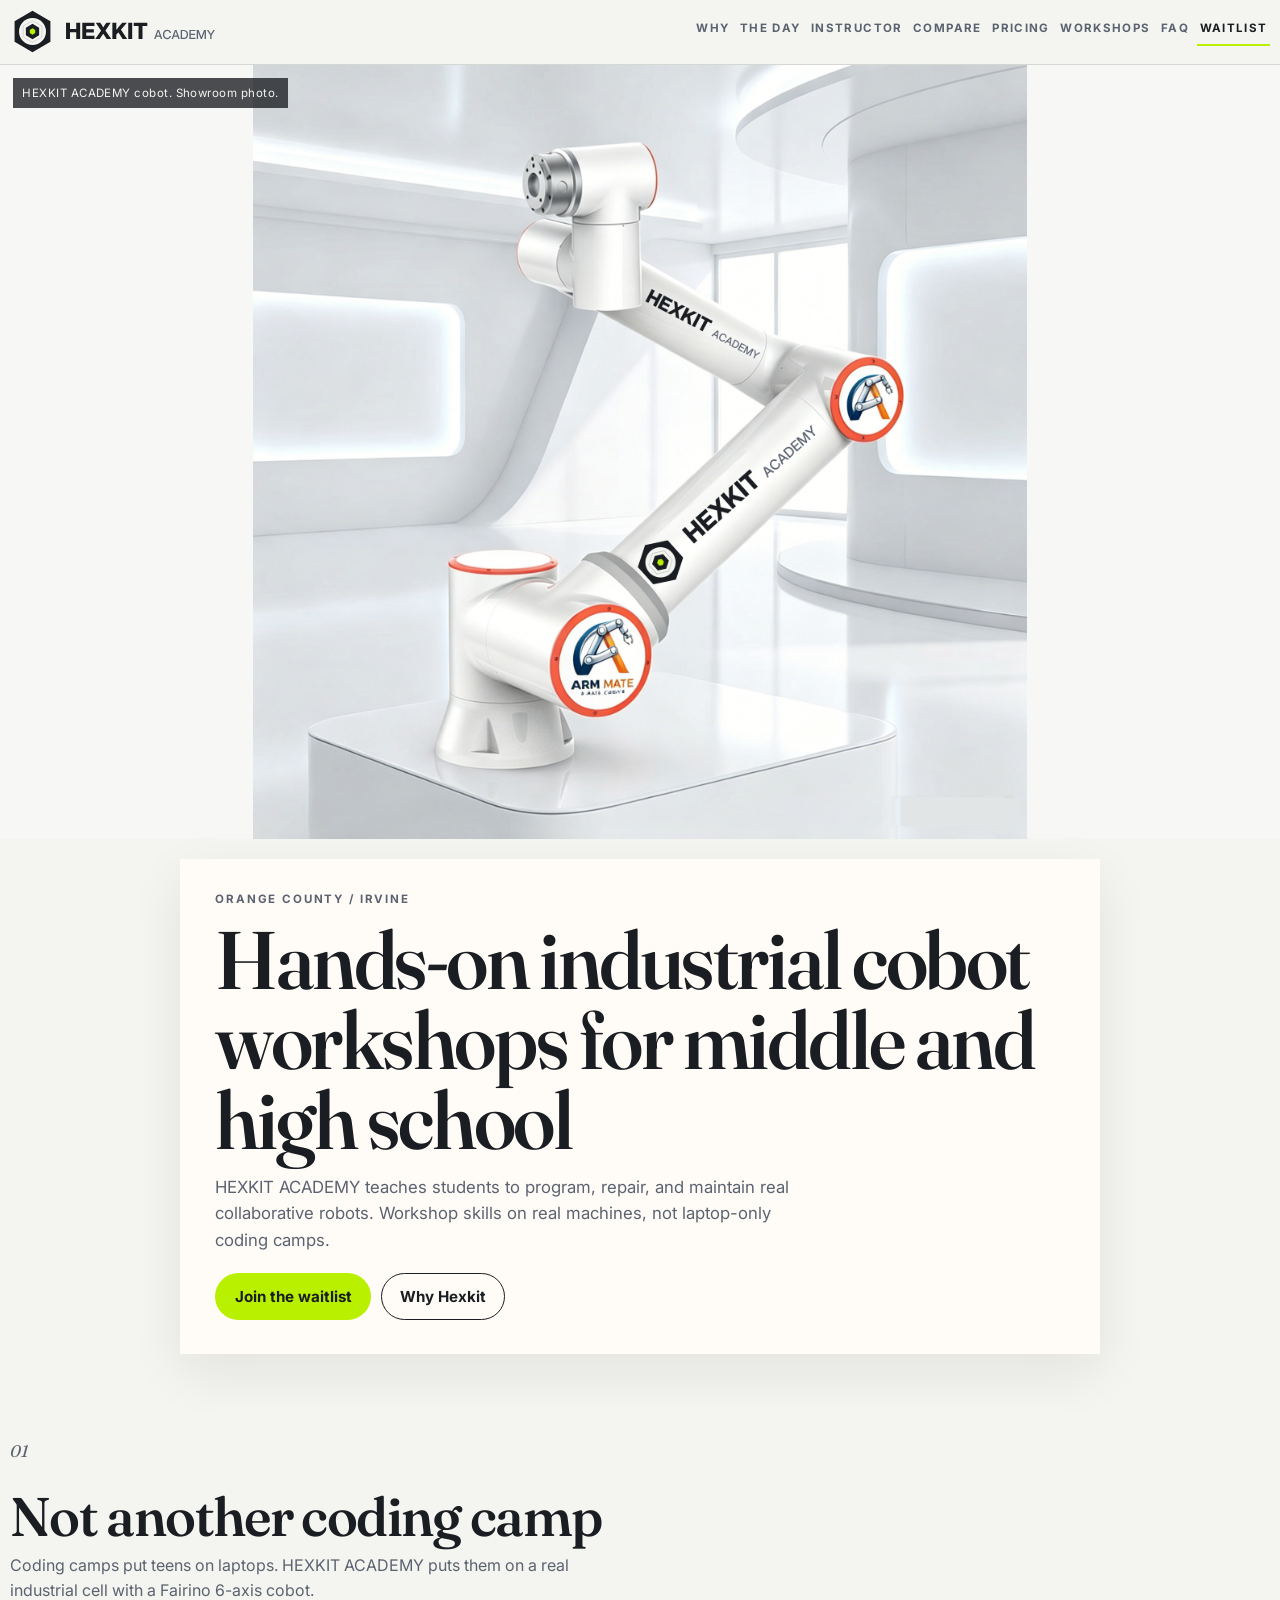
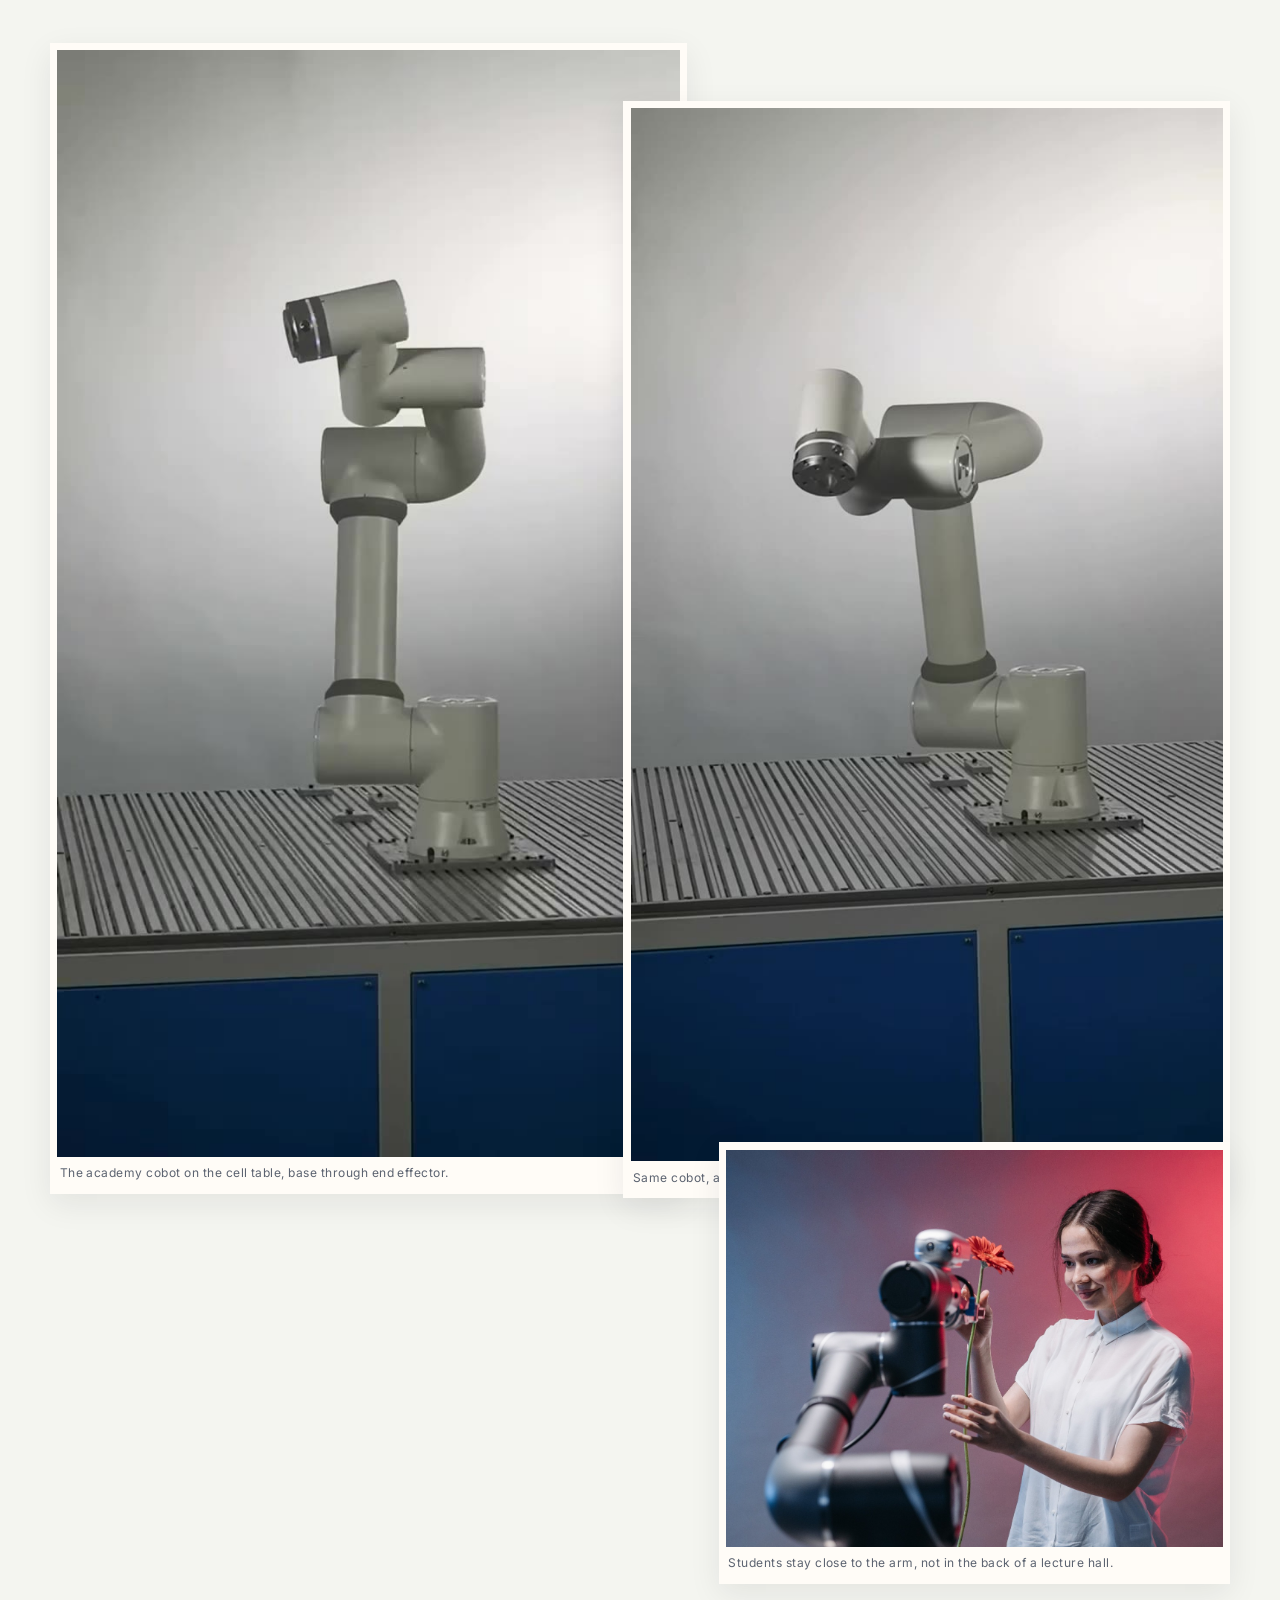
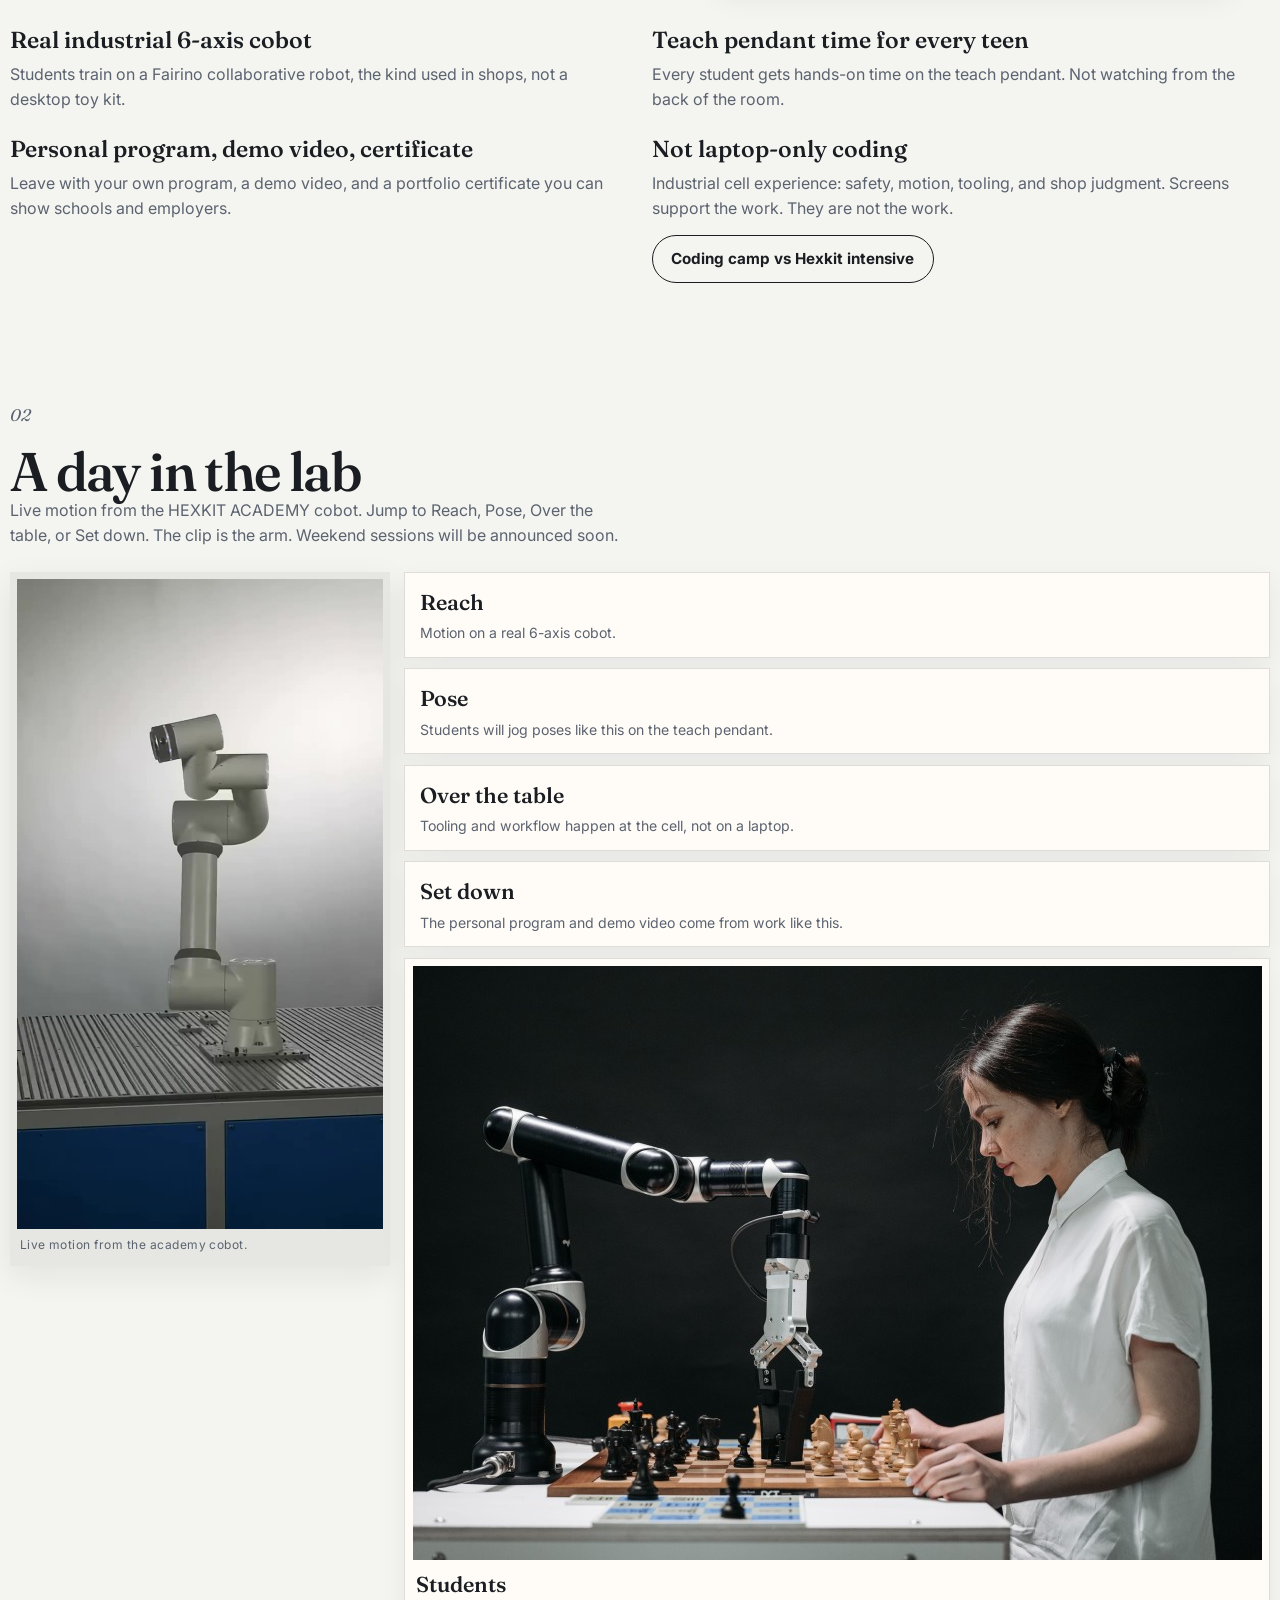
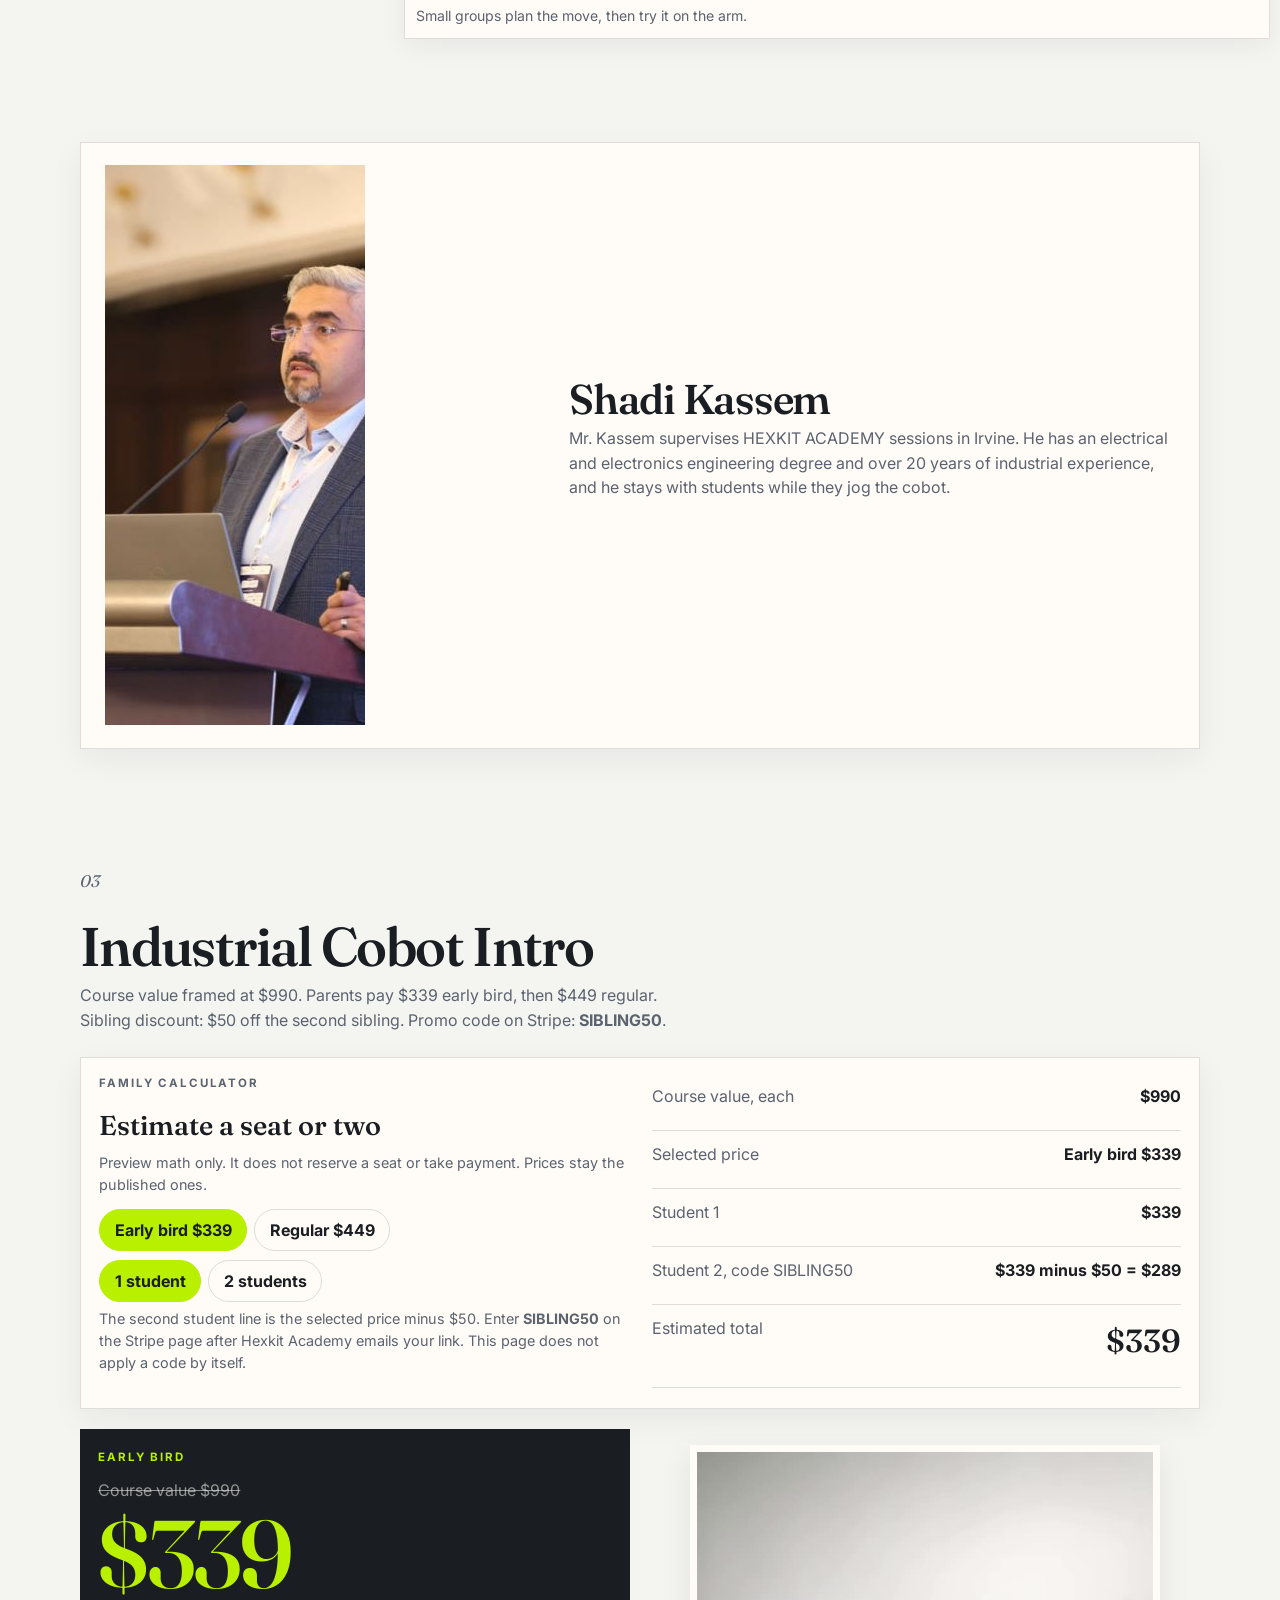
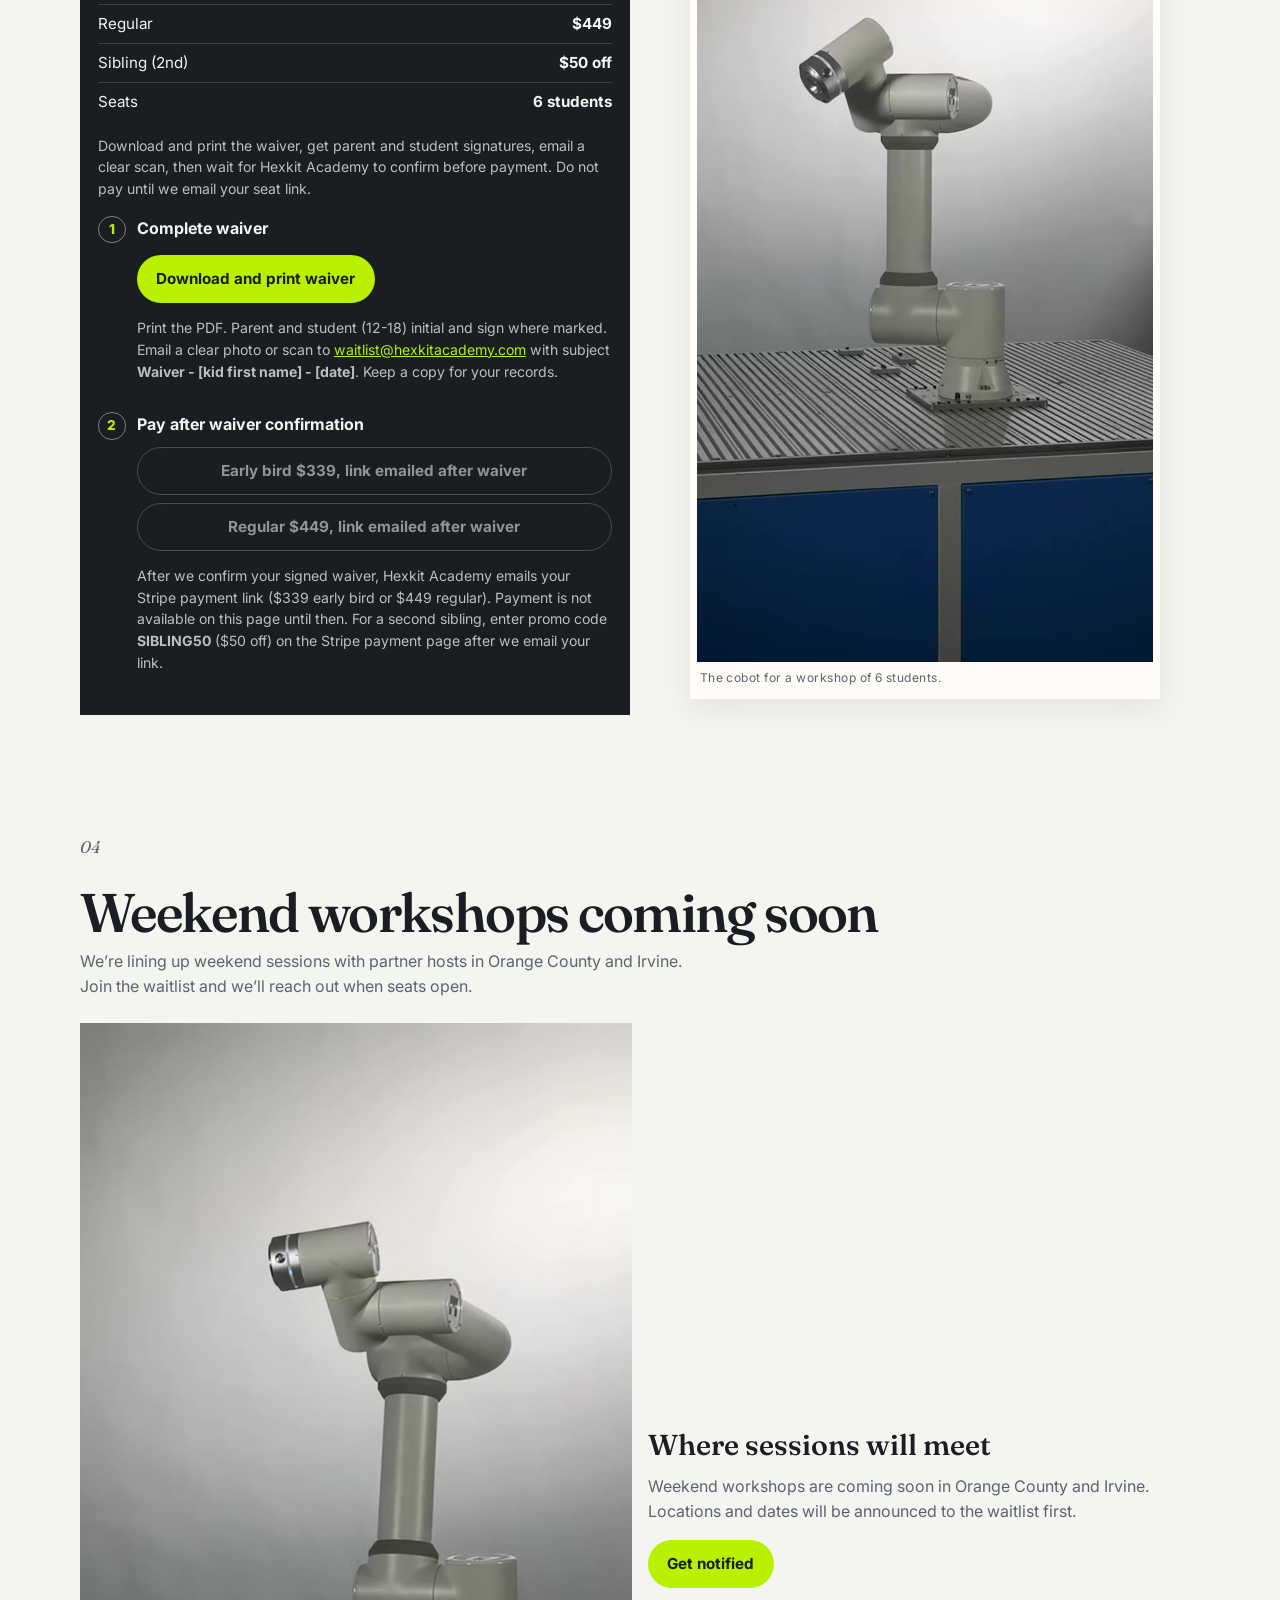
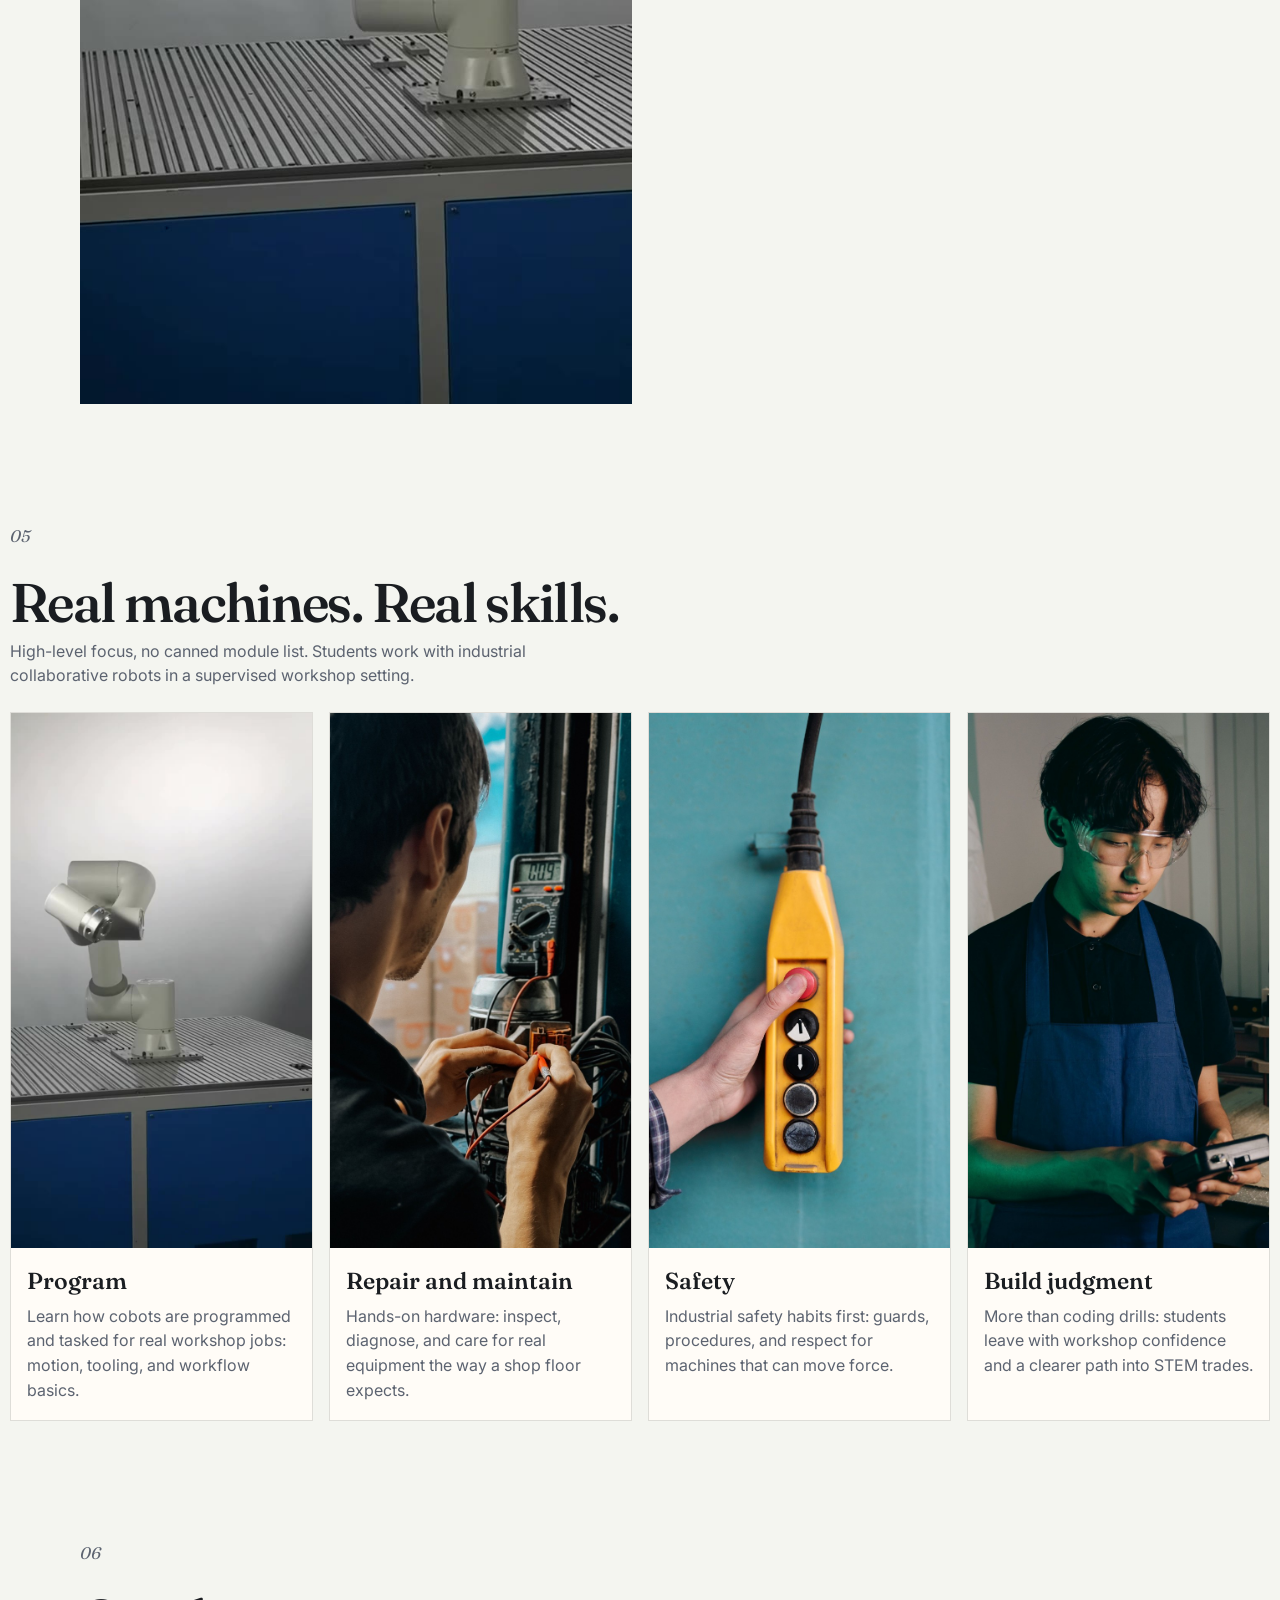
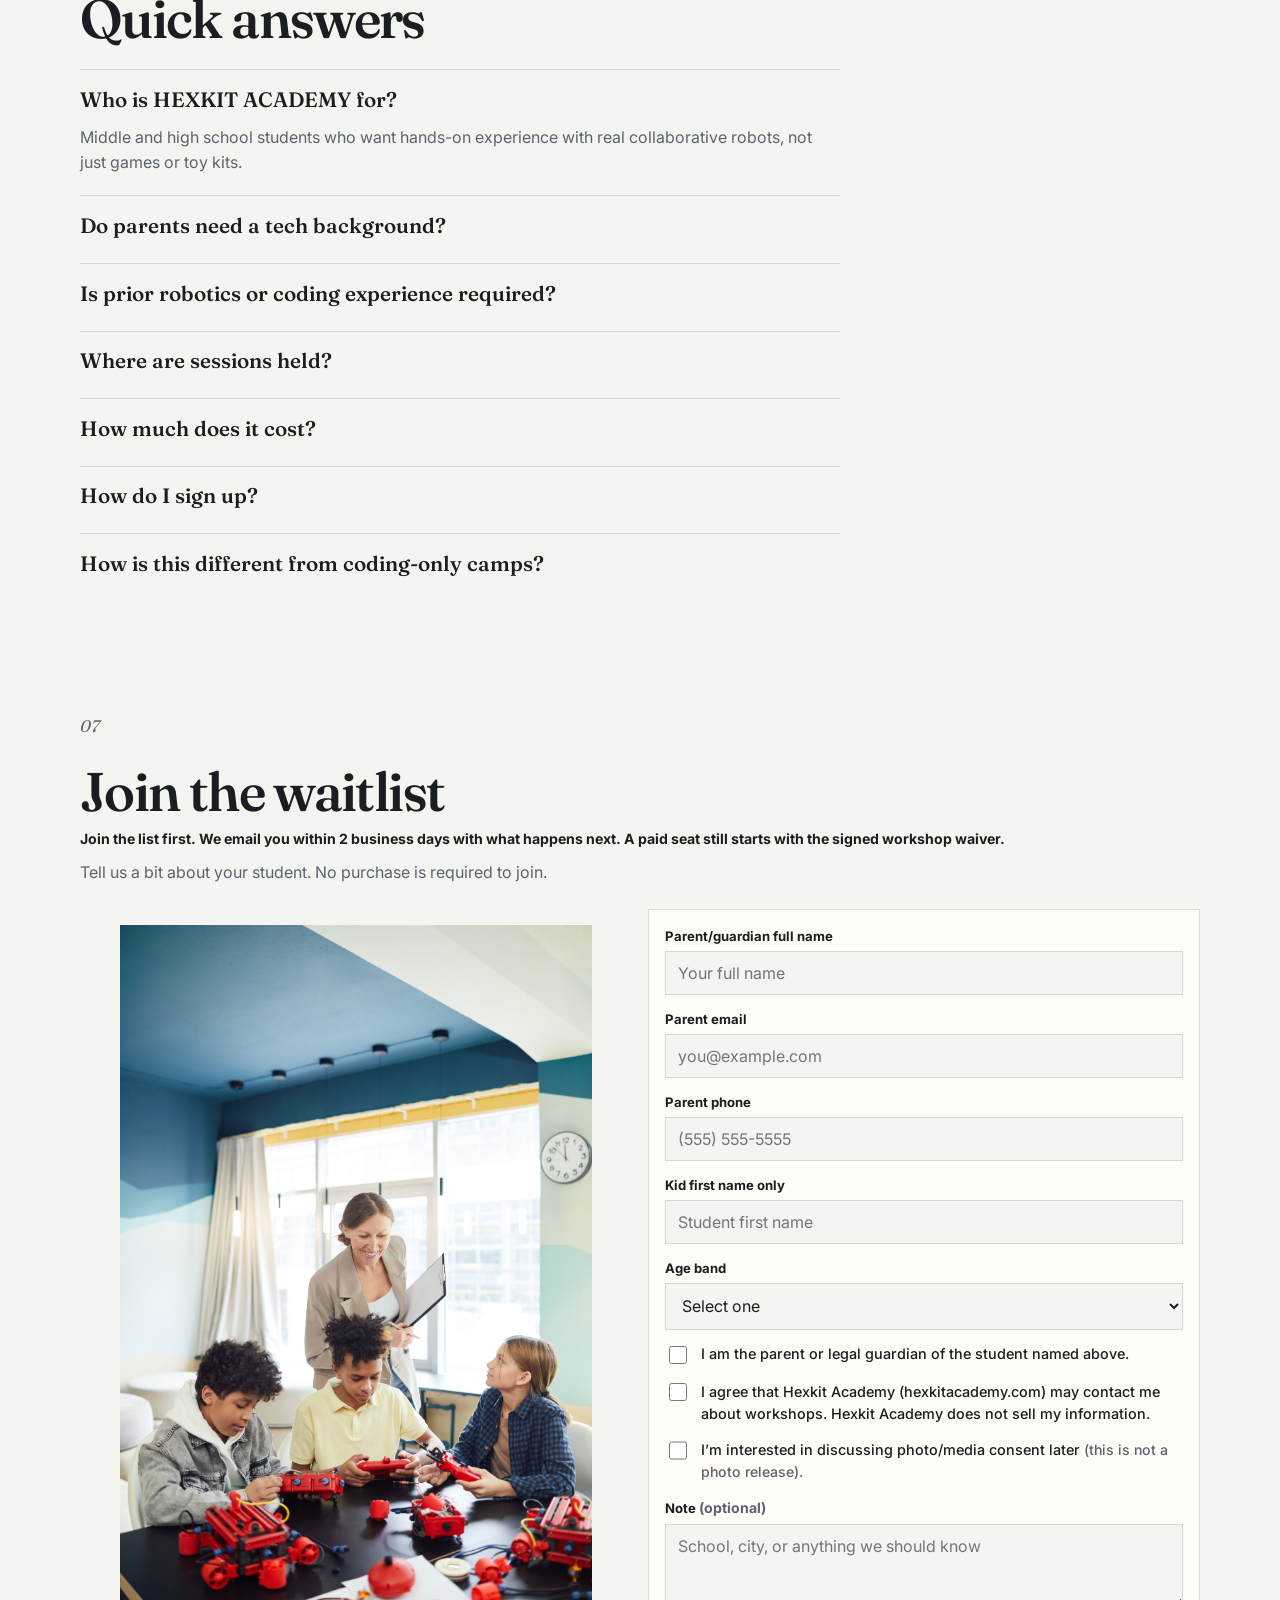
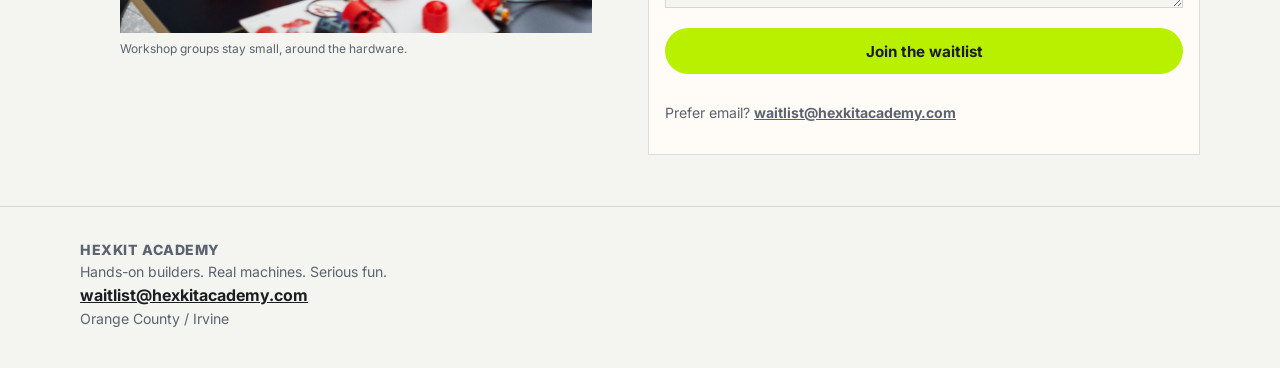
==== commit 29b67b14: "Move the camp comparison to its own page and match the skill frames. Update the instructor name and " ====
--- a/index.html
+++ b/index.html
@@ -110,7 +110,7 @@
           <a href="#why">Why</a>
           <a href="#day">The day</a>
           <a href="#instructor">Instructor</a>
-          <a href="#compare">Compare</a>
+          <a href="/compare.html">Compare</a>
           <a href="#pricing">Pricing</a>
           <a href="#workshops">Workshops</a>
           <a href="#faq">FAQ</a>
@@ -174,6 +174,7 @@
           <article>
             <h3>Not laptop-only coding</h3>
             <p>Industrial cell experience: safety, motion, tooling, and shop judgment. Screens support the work. They are not the work.</p>
+            <p class="compare-jump"><a class="btn btn-ghost" href="/compare.html">Coding camp vs Hexkit intensive</a></p>
           </article>
         </div>
       </div>
@@ -232,62 +233,11 @@
     <section class="section" id="instructor">
       <div class="wrap">
         <div class="instructor">
-          <img class="instructor-photo" src="/assets/photos/shadi-ali-kassem.jpg" alt="Shadi Ali Kassem speaking at a podium." width="640" height="560" />
+          <img class="instructor-photo" src="/assets/photos/shadi-ali-kassem.jpg" alt="Shadi Kassem speaking at a podium." width="640" height="560" />
           <div>
-            <p class="kicker">Who is in the room</p>
-            <h2>Shadi Ali Kassem</h2>
-            <p>Shadi supervises HEXKIT ACADEMY sessions in Irvine. He has an electrical and electronics engineering degree and an MBA from Heriot-Watt University, and he stays with students while they jog the cobot.</p>
-            <p><a href="https://www.linkedin.com/in/shadifhami/" rel="noopener noreferrer">LinkedIn profile</a></p>
-          </div>
-        </div>
-      </div>
-    </section>
-
-    <section class="section" id="compare">
-      <div class="wrap">
-        <div class="section-head">
-          <p class="index-no">03</p>
-          <h2>Coding camp vs Hexkit intensive</h2>
-          <p class="intro">Typical coding camps cost about $520-560 for multi-day or monthly blocks. Hexkit is a focused industrial cell experience on a real cobot. Drag the photo to compare a computer classroom with a collaborative robot cell.</p>
-        </div>
-        <div class="ba" data-compare>
-          <img class="ba-before" src="/assets/photos/pexels-dothanhyb-5530490.jpg" alt="Students working at desktop computers in a classroom." width="1479" height="2000" />
-          <img class="ba-after" src="/assets/photos/pexels-pavel-danilyuk-8438993.jpg" alt="Two people in safety glasses beside a collaborative robot arm, one holding a handheld control." width="2000" height="1335" />
-          <p class="ba-tag ba-tag-left">Laptop</p>
-          <p class="ba-tag ba-tag-right">Cell</p>
-          <div class="ba-handle" aria-hidden="true"></div>
-          <input type="range" min="8" max="92" value="56" aria-label="Drag to compare a laptop classroom and an industrial robot cell" />
-        </div>
-        <p class="ba-note">Drag or use arrow keys. Left is a computer classroom. Right is a collaborative robot cell.</p>
-        <div class="compare-grid" style="margin-top:1.25rem">
-          <article class="compare-card">
-            <img src="/assets/photos/coding.png" alt="Source code on a screen." width="853" height="1280" />
-            <div>
-              <h3>Coding camp</h3>
-              <p class="compare-price">~$520-560</p>
-              <p class="compare-meta">Multi-day or monthly</p>
-              <ul>
-                <li>Laptop / screen-first coding</li>
-                <li>Shared instructor attention</li>
-                <li>Projects stay on the computer</li>
-                <li>Little or no industrial hardware</li>
-              </ul>
-            </div>
-          </article>
-          <article class="compare-card compare-card-accent">
-            <img class="fit-robot" src="/assets/photos/frame-05.jpg" alt="HEXKIT ACADEMY cobot on the demo table, full arm in frame." width="720" height="1280" />
-            <div>
-              <h3>HEXKIT ACADEMY</h3>
-              <p class="compare-price">$339 early bird · $449 regular</p>
-              <p class="compare-meta">Intensive industrial cell</p>
-              <ul>
-                <li>Fairino 6-axis cobot on the floor</li>
-                <li>Teach pendant time for every teen</li>
-                <li>Personal program + demo video</li>
-                <li>Portfolio certificate to take home</li>
-              </ul>
-            </div>
-          </article>
+            <h2>Shadi Kassem</h2>
+            <p>Mr. Kassem supervises HEXKIT ACADEMY sessions in Irvine. He has an electrical and electronics engineering degree and over 20 years of industrial experience, and he stays with students while they jog the cobot.</p>
+          </div>
         </div>
       </div>
     </section>
@@ -295,7 +245,7 @@
     <section class="section" id="pricing">
       <div class="wrap">
         <div class="section-head">
-          <p class="index-no">04</p>
+          <p class="index-no">03</p>
           <h2>Industrial Cobot Intro</h2>
           <p class="intro">Course value framed at $990. Parents pay $339 early bird, then $449 regular. Sibling discount: $50 off the second sibling. Promo code on Stripe: <strong>SIBLING50</strong>.</p>
         </div>
@@ -365,7 +315,7 @@
     <section class="section" id="workshops">
       <div class="wrap">
         <div class="section-head">
-          <p class="index-no">05</p>
+          <p class="index-no">04</p>
           <h2>Weekend workshops coming soon</h2>
           <p class="intro">We’re lining up weekend sessions with partner hosts in Orange County and Irvine. Join the waitlist and we’ll reach out when seats open.</p>
         </div>
@@ -383,7 +333,7 @@
     <section class="section" id="curriculum">
       <div class="wrap-wide">
         <div class="section-head">
-          <p class="index-no">06</p>
+          <p class="index-no">05</p>
           <h2>Real machines. Real skills.</h2>
           <p class="intro">High-level focus, no canned module list. Students work with industrial collaborative robots in a supervised workshop setting.</p>
         </div>
@@ -423,7 +373,7 @@
     <section class="section" id="faq">
       <div class="wrap">
         <div class="section-head">
-          <p class="index-no">07</p>
+          <p class="index-no">06</p>
           <h2>Quick answers</h2>
         </div>
         <div class="faq-list">
@@ -462,7 +412,7 @@
     <section class="section" id="waitlist">
       <div class="wrap">
         <div class="section-head">
-          <p class="index-no">08</p>
+          <p class="index-no">07</p>
           <h2>Join the waitlist</h2>
           <p class="form-note">Join the list first. We email you within 2 business days with what happens next. A paid seat still starts with the signed workshop waiver.</p>
           <p class="intro">Tell us a bit about your student. No purchase is required to join.</p>
--- a/assets/site.css
+++ b/assets/site.css
@@ -272,6 +272,7 @@
   margin-bottom: 1.5rem;
 }
 
+.section-head h1,
 .section-head h2 {
   margin: 0;
   font-size: clamp(2rem, 5vw, 3.4rem);
@@ -366,6 +367,14 @@
   color: var(--mid);
 }
 
+.compare-jump {
+  margin-top: 1.25rem;
+}
+
+.why-copy .compare-jump {
+  margin-top: 0.9rem;
+}
+
 .motion {
   display: grid;
   gap: 0.9rem;
@@ -474,6 +483,7 @@
   padding: 1rem 1rem 1.15rem;
 }
 
+.compare-card h2,
 .compare-card h3 {
   margin: 0;
   font-family: var(--serif);
@@ -796,8 +806,18 @@
 
 .curr-grid img {
   width: 100%;
-  aspect-ratio: 16 / 10;
+  height: auto;
+  aspect-ratio: 9 / 16;
   object-fit: cover;
+  object-position: center 35%;
+}
+
+.curr-grid article:nth-child(3) img {
+  object-position: center 42%;
+}
+
+.curr-grid article:nth-child(4) img {
+  object-position: center 18%;
 }
 
 .curr-grid div {
@@ -851,9 +871,11 @@
 
 .waitlist-photo img {
   width: 100%;
-  aspect-ratio: 3 / 4;
+  height: auto;
+  max-height: none;
+  aspect-ratio: 2 / 3;
   object-fit: cover;
-  object-position: center 40%;
+  object-position: center 28%;
 }
 
 .waitlist-photo figcaption {
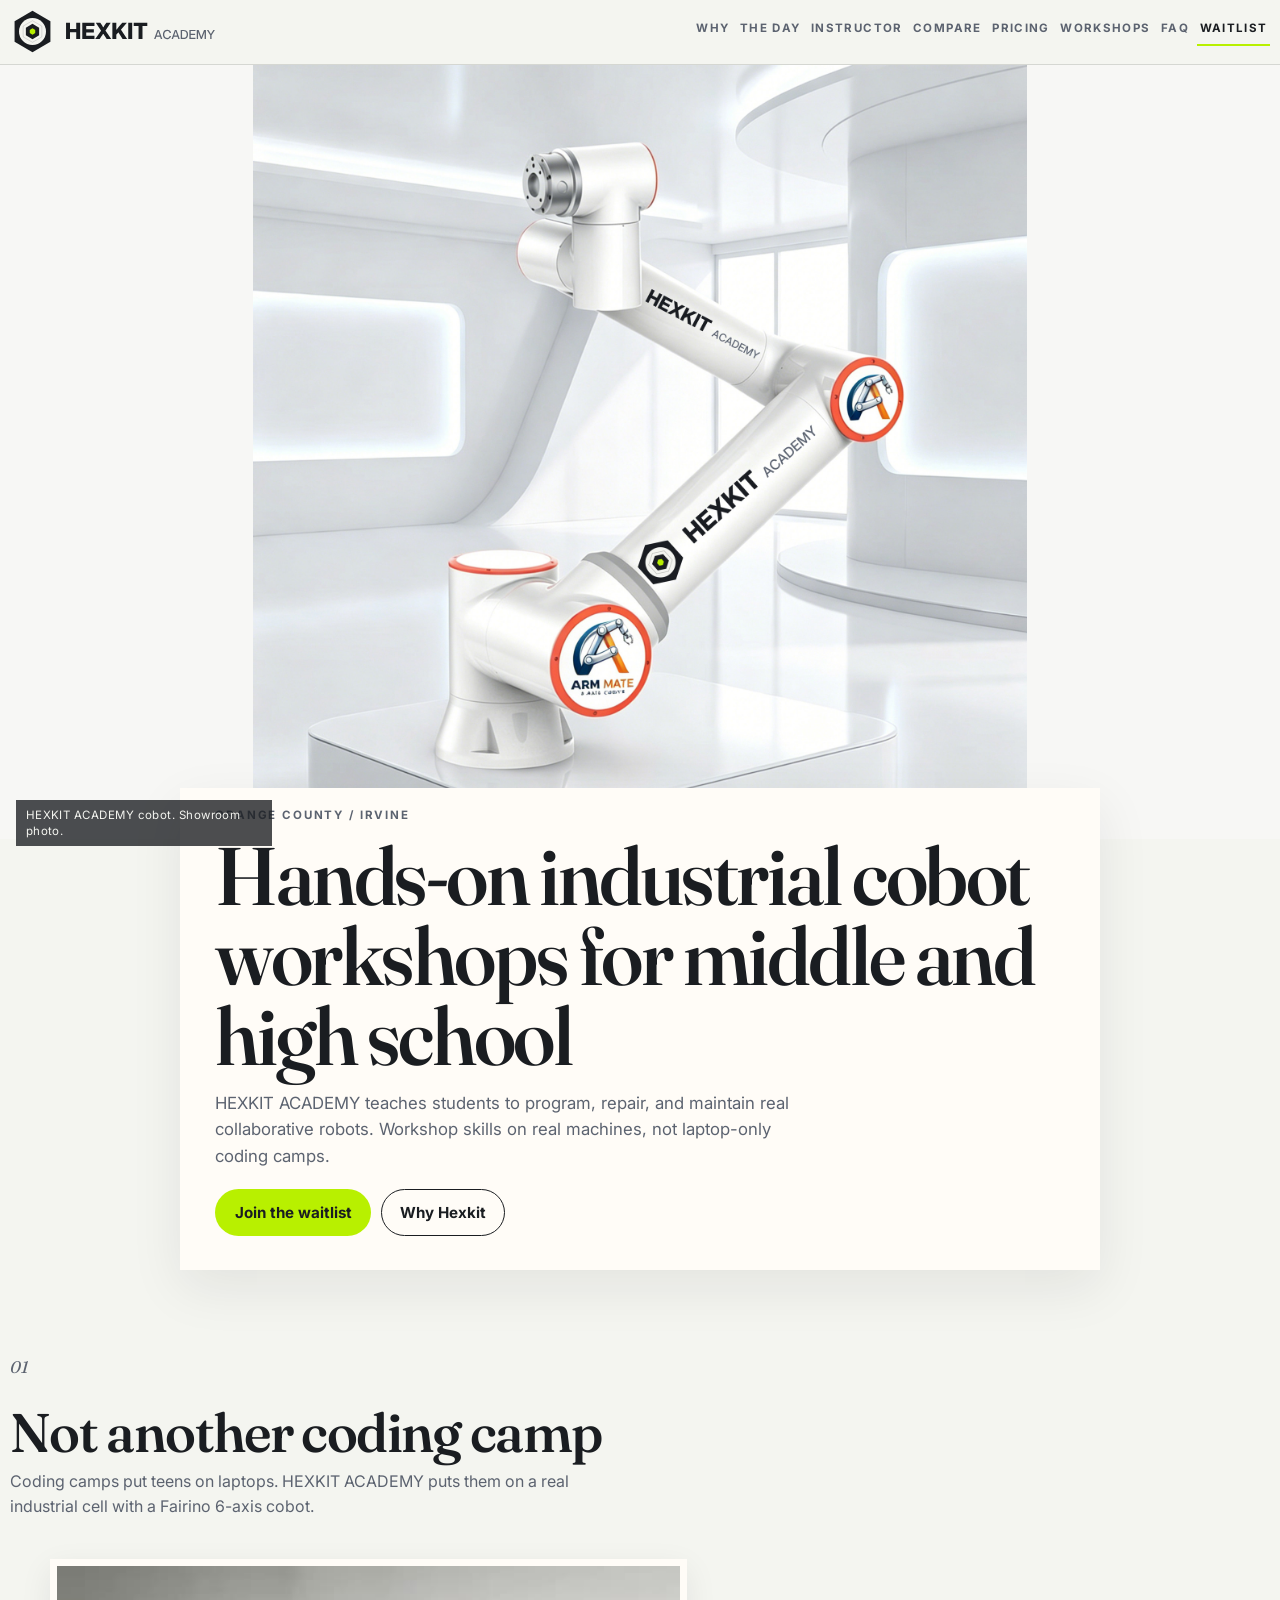
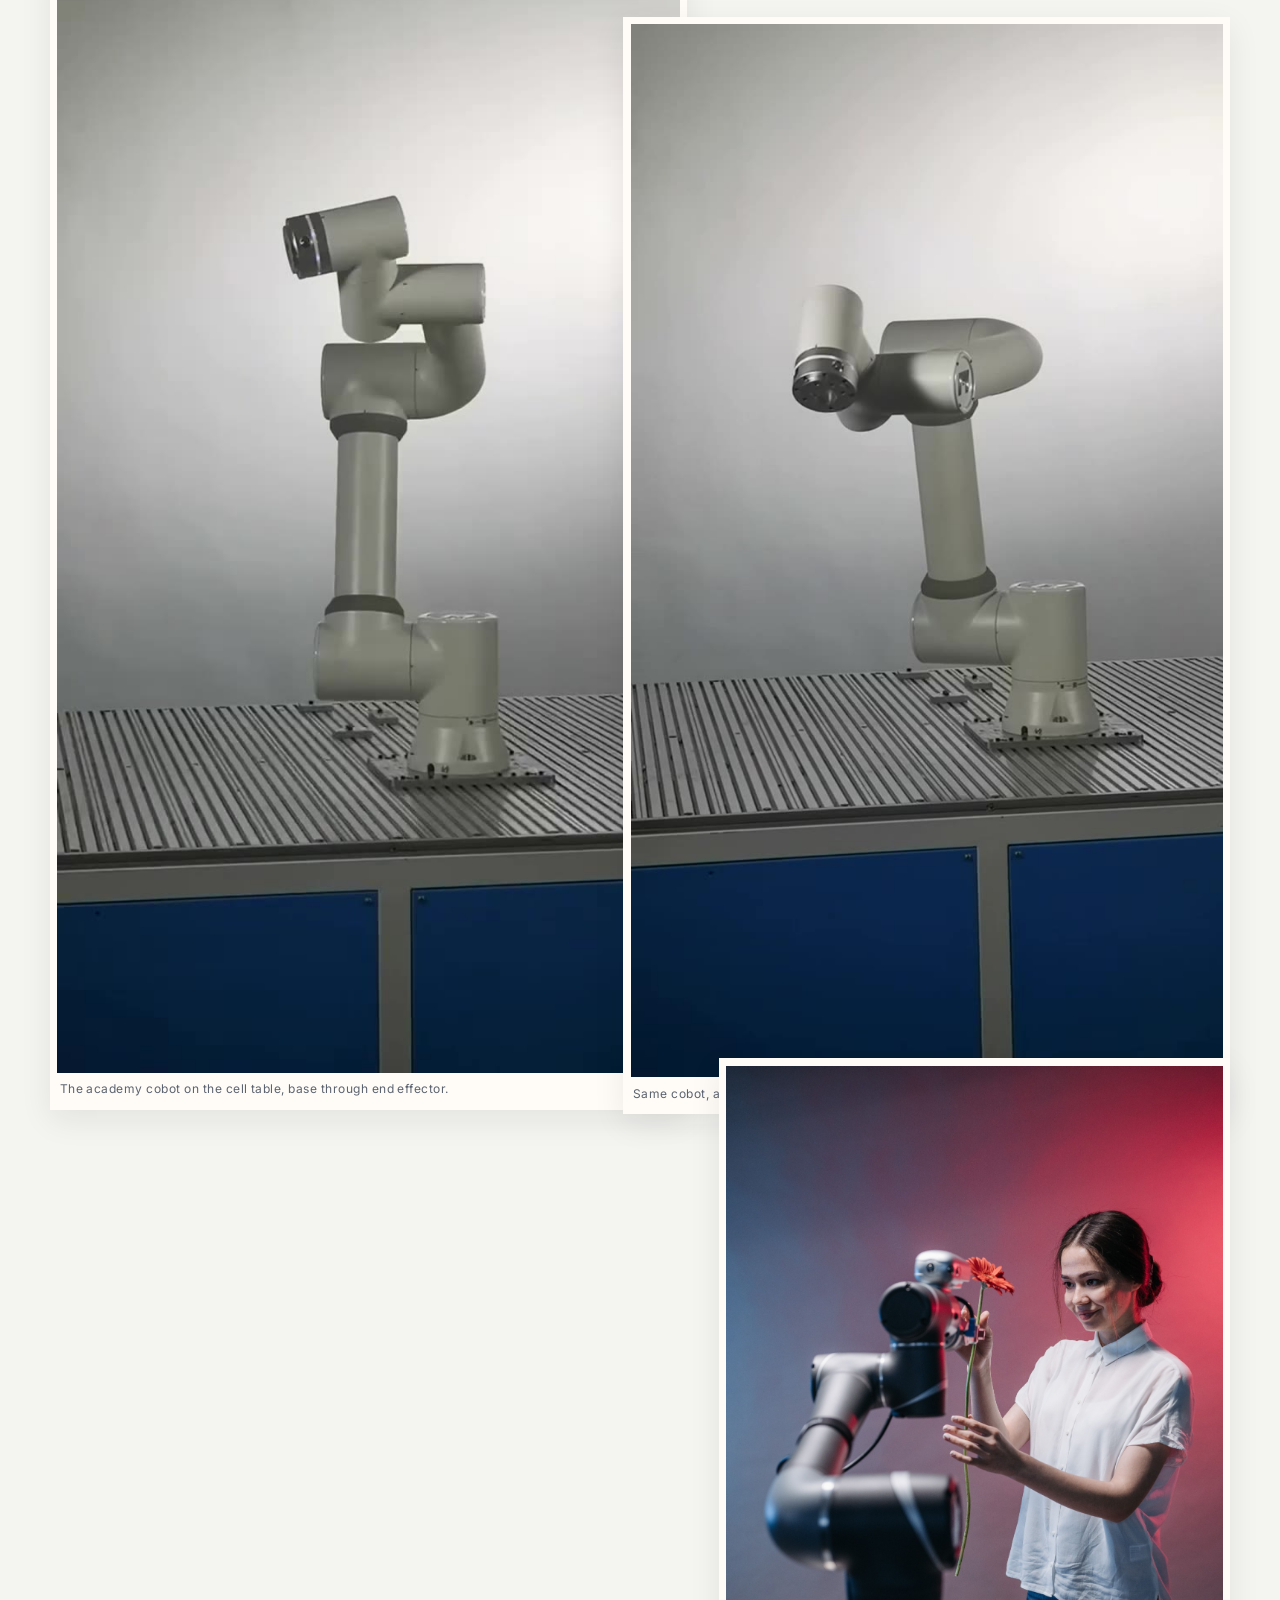
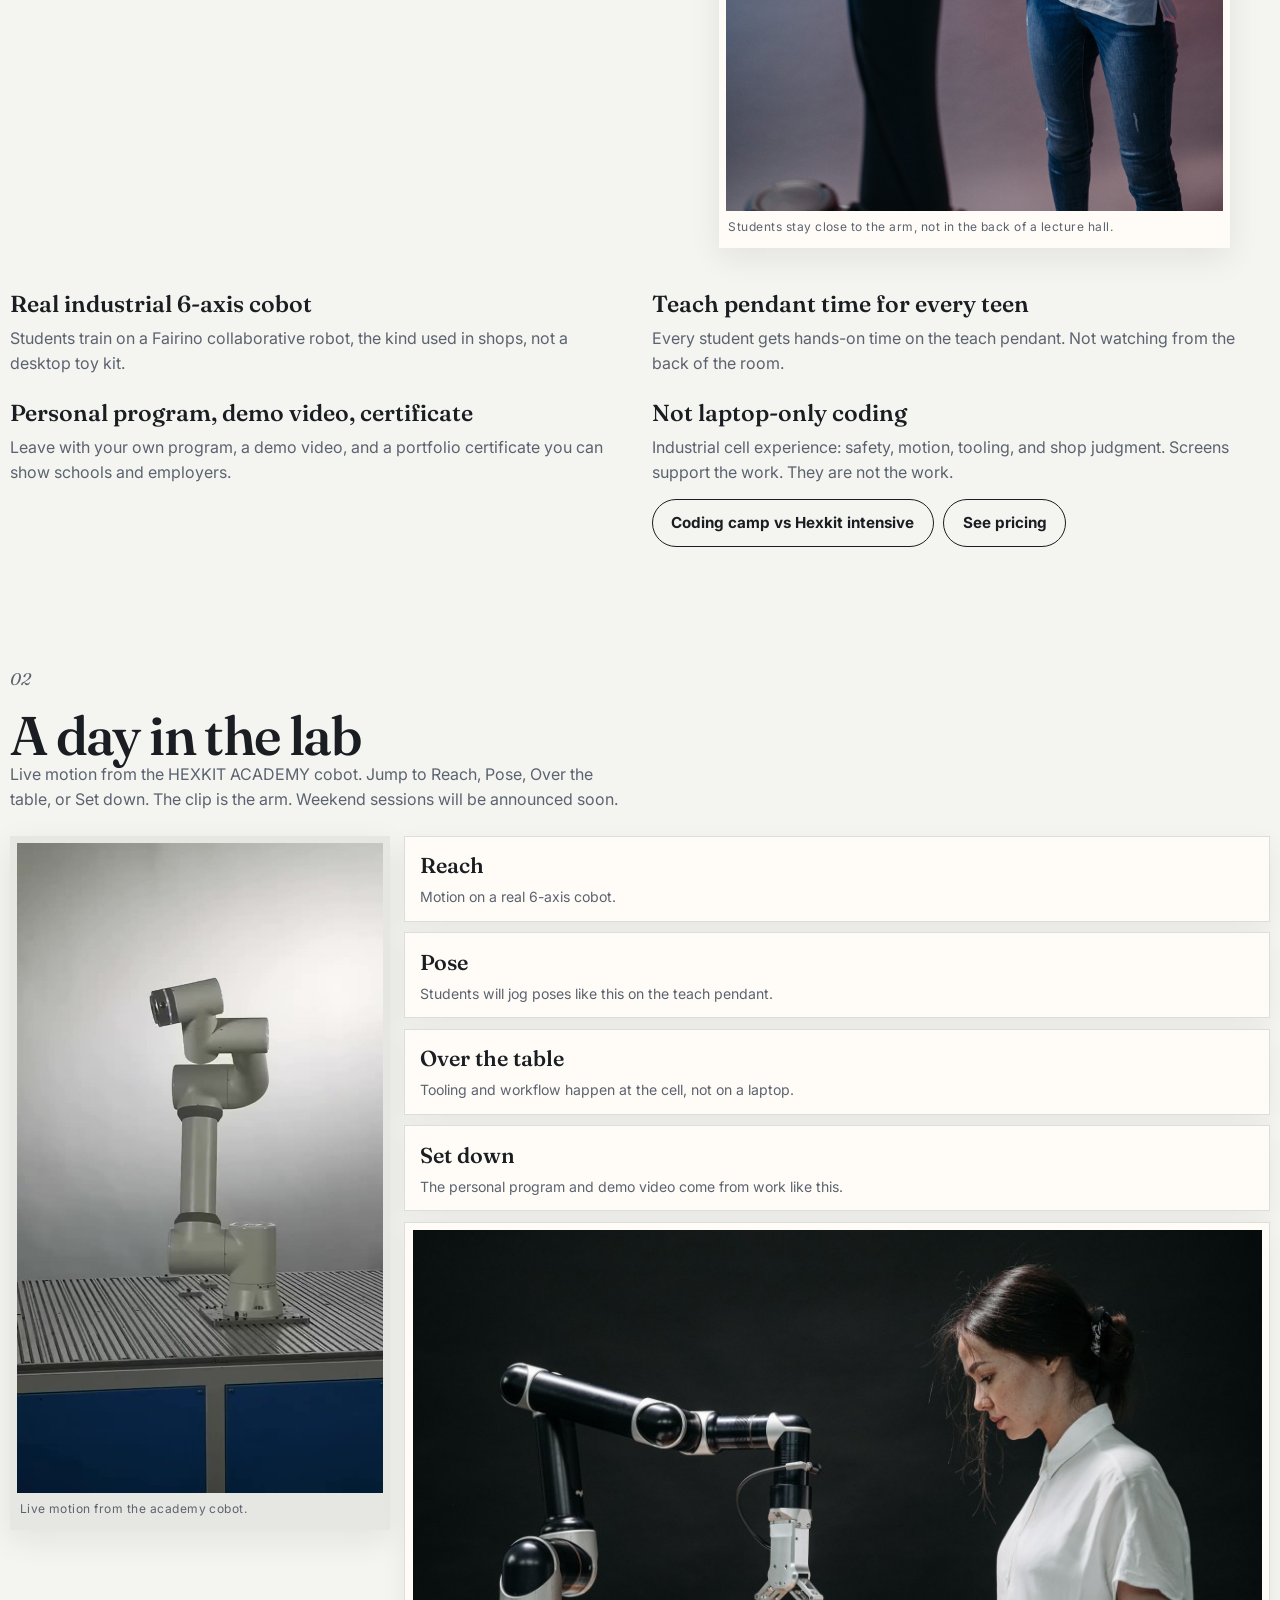
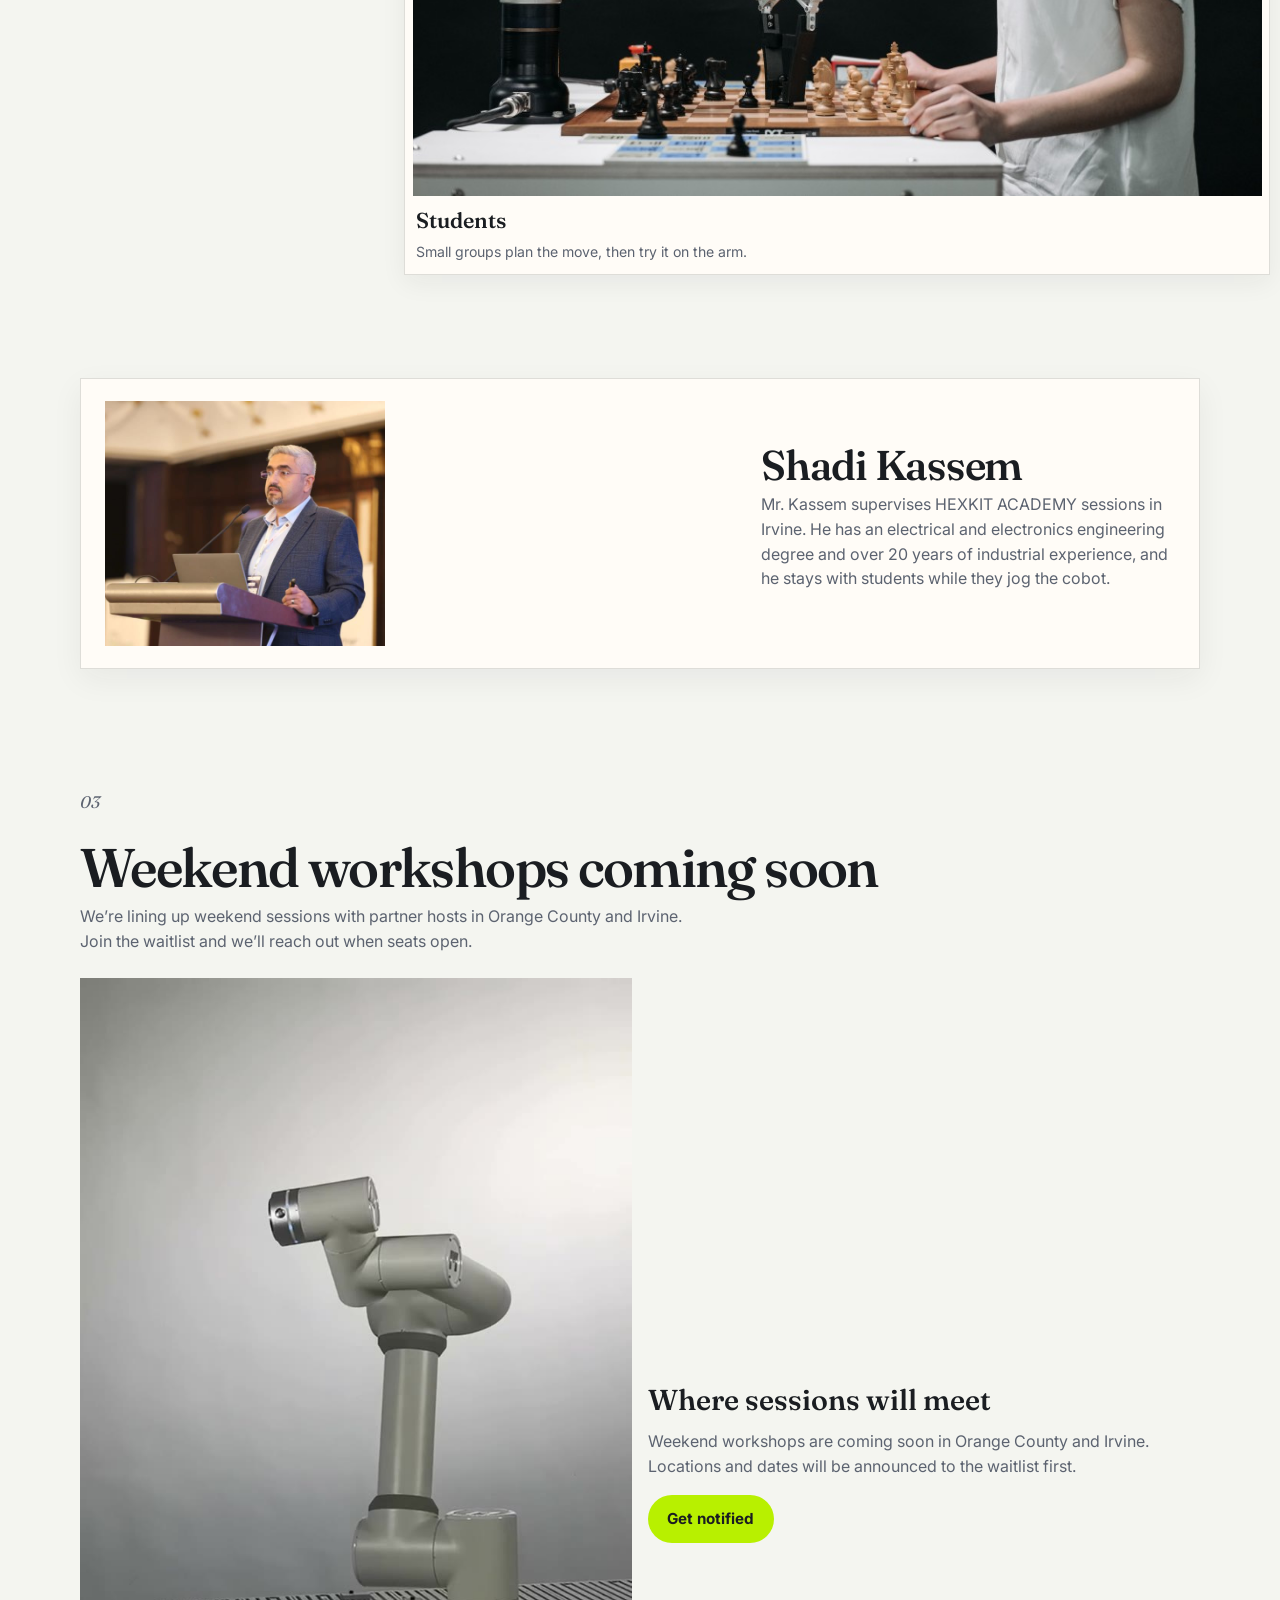
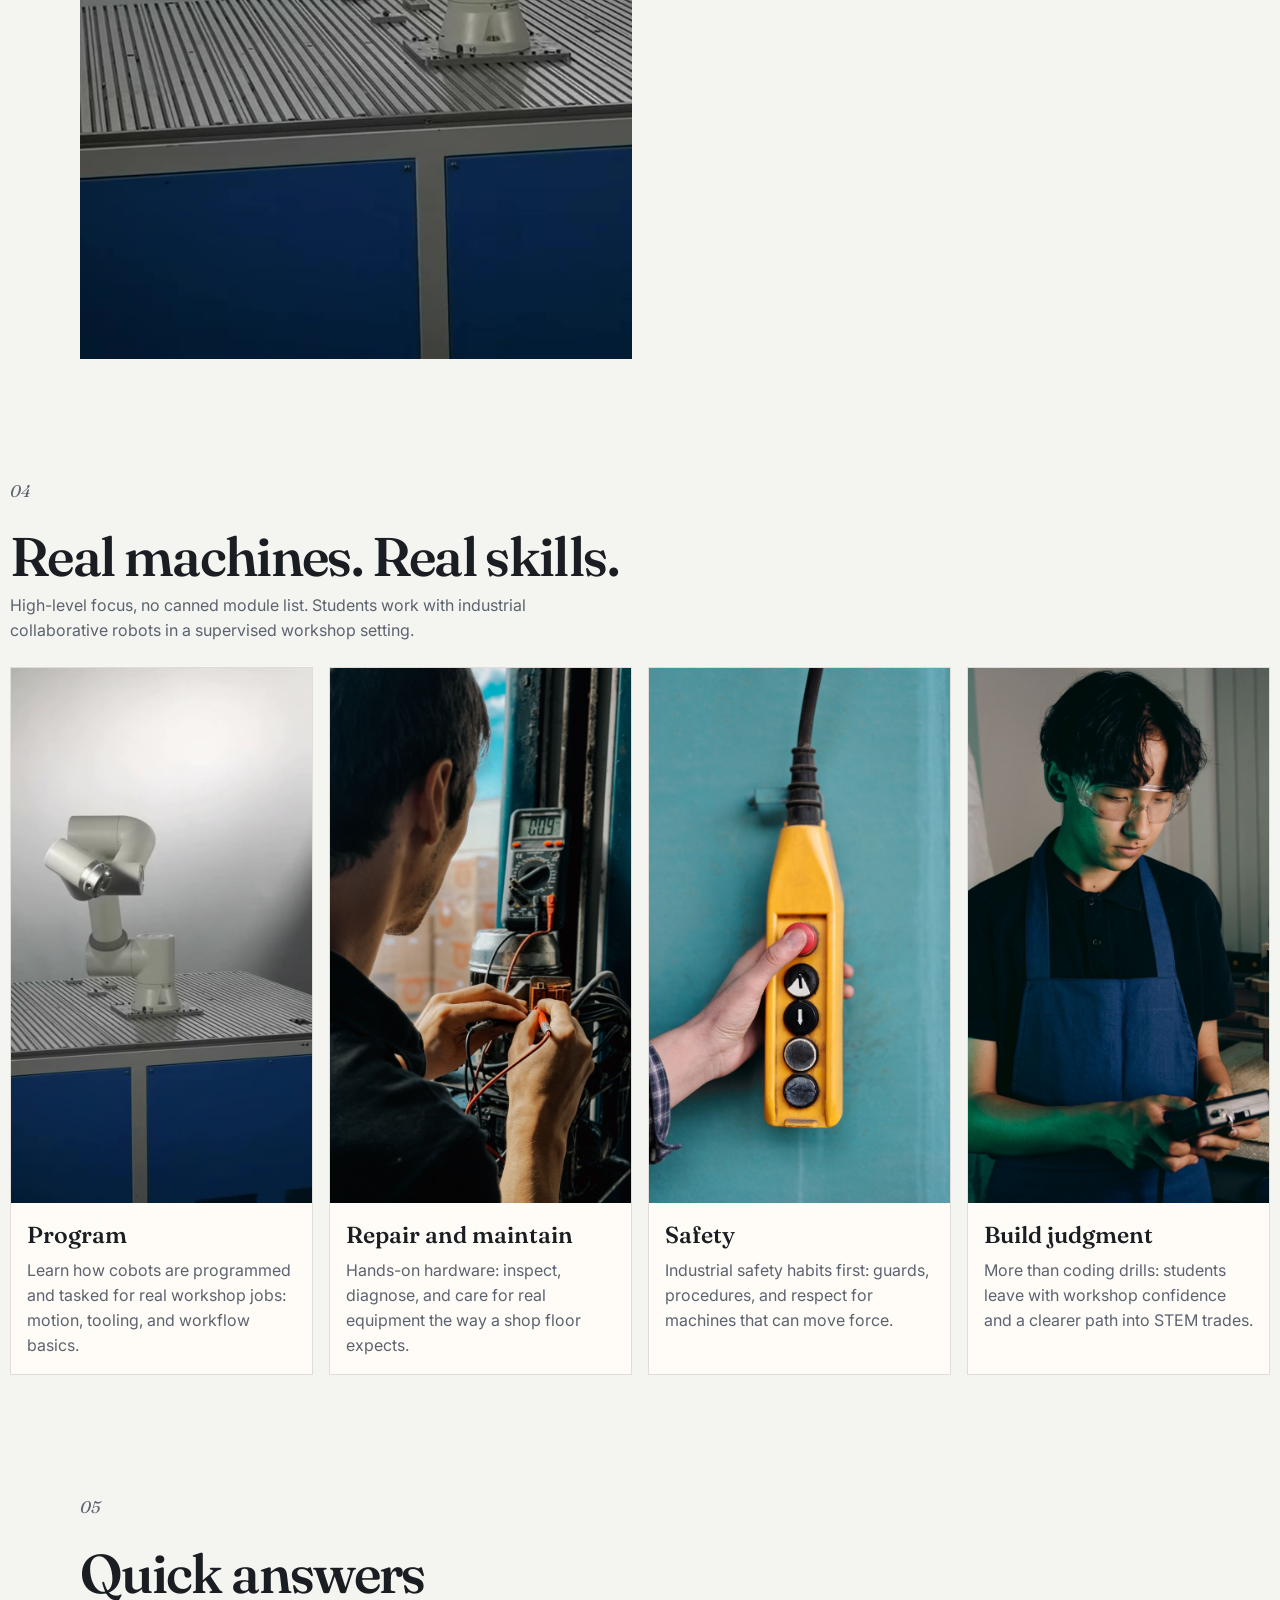
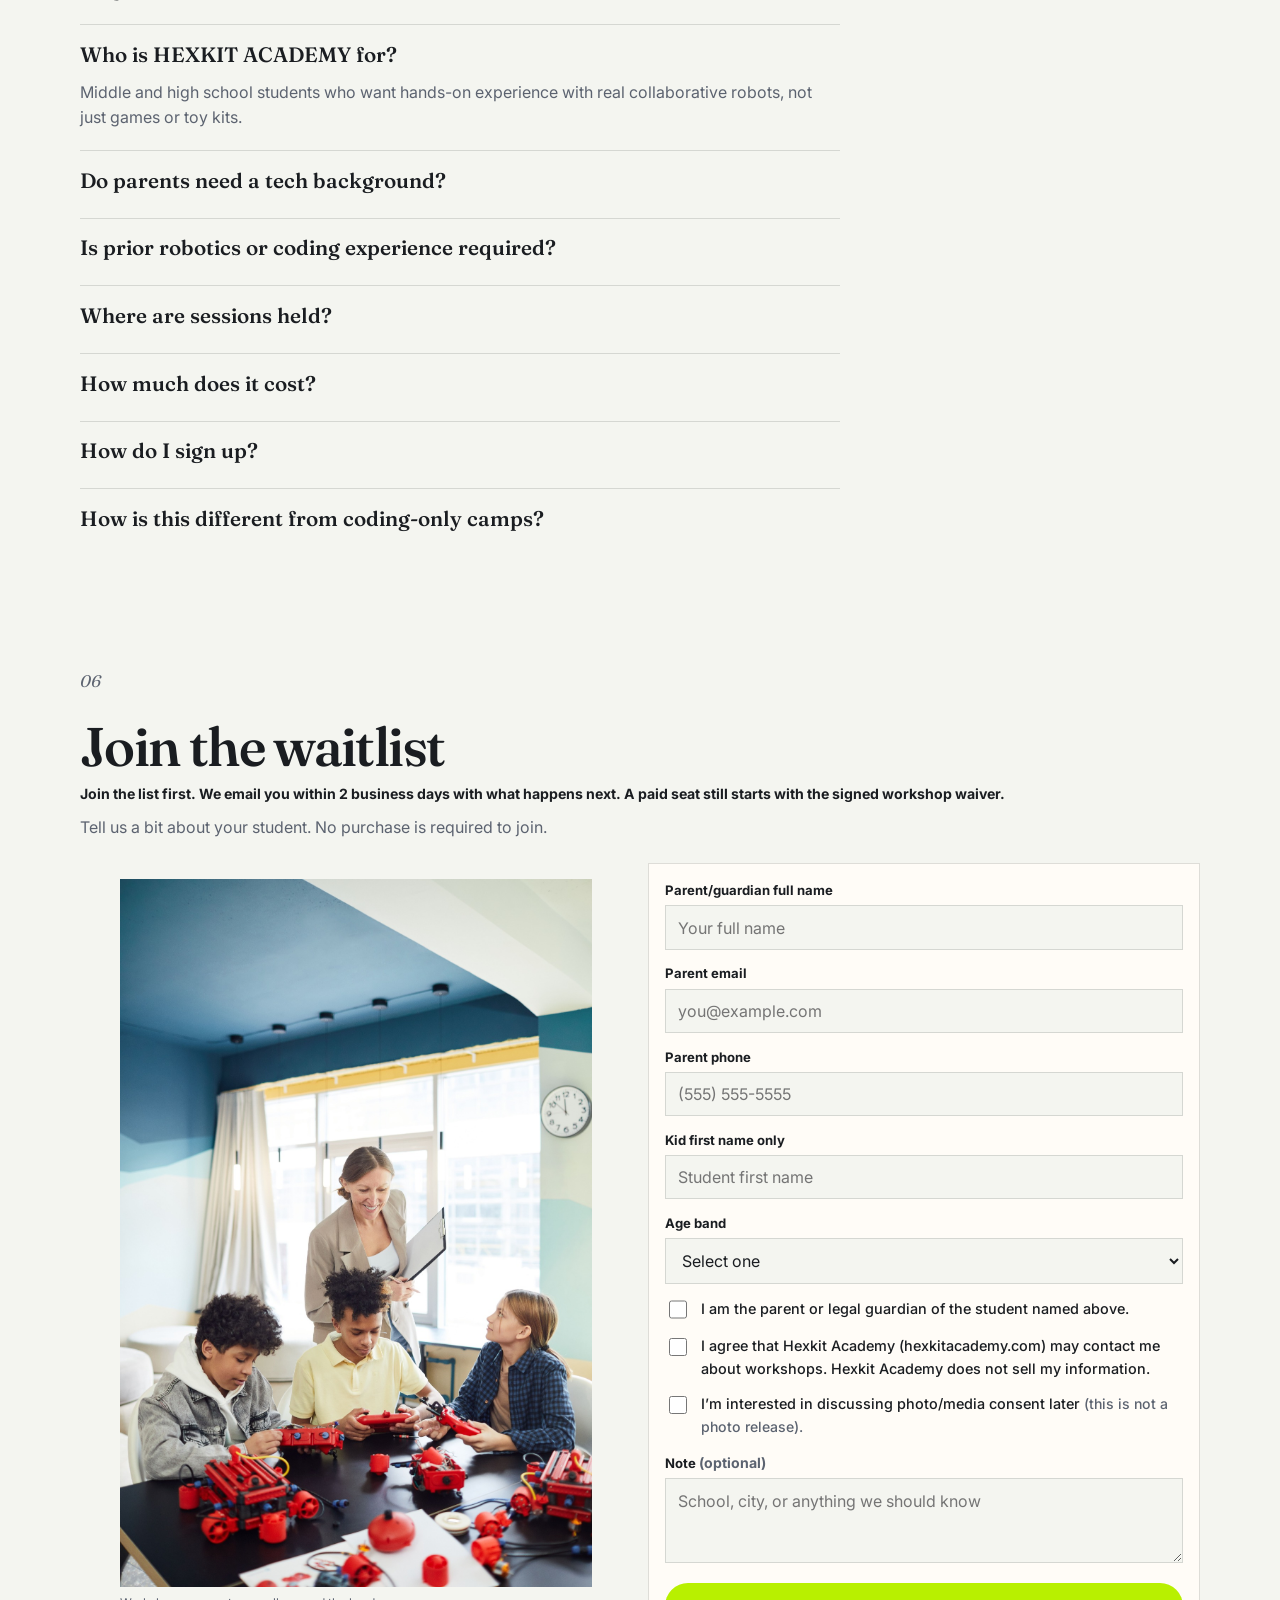
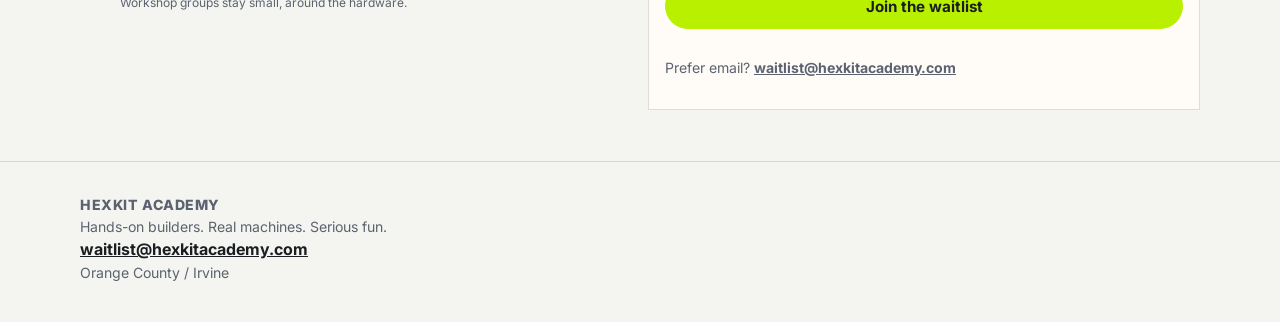
==== commit de74f60e: "Move pricing to its own page and loosen three photo frames. Let the showroom caption sit on the head" ====
--- a/index.html
+++ b/index.html
@@ -111,7 +111,7 @@
           <a href="#day">The day</a>
           <a href="#instructor">Instructor</a>
           <a href="/compare.html">Compare</a>
-          <a href="#pricing">Pricing</a>
+          <a href="/pricing.html">Pricing</a>
           <a href="#workshops">Workshops</a>
           <a href="#faq">FAQ</a>
           <a href="#waitlist">Waitlist</a>
@@ -174,7 +174,7 @@
           <article>
             <h3>Not laptop-only coding</h3>
             <p>Industrial cell experience: safety, motion, tooling, and shop judgment. Screens support the work. They are not the work.</p>
-            <p class="compare-jump"><a class="btn btn-ghost" href="/compare.html">Coding camp vs Hexkit intensive</a></p>
+            <p class="compare-jump"><a class="btn btn-ghost" href="/compare.html">Coding camp vs Hexkit intensive</a> <a class="btn btn-ghost" href="/pricing.html">See pricing</a></p>
           </article>
         </div>
       </div>
@@ -242,80 +242,10 @@
       </div>
     </section>
 
-    <section class="section" id="pricing">
+    <section class="section" id="workshops">
       <div class="wrap">
         <div class="section-head">
           <p class="index-no">03</p>
-          <h2>Industrial Cobot Intro</h2>
-          <p class="intro">Course value framed at $990. Parents pay $339 early bird, then $449 regular. Sibling discount: $50 off the second sibling. Promo code on Stripe: <strong>SIBLING50</strong>.</p>
-        </div>
-                <div class="family-calc" data-calculator>
-          <div>
-            <p class="kicker">Family calculator</p>
-            <h3>Estimate a seat or two</h3>
-            <p class="fine">Preview math only. It does not reserve a seat or take payment. Prices stay the published ones.</p>
-            <div class="seg" role="group" aria-label="Price tier">
-              <button type="button" data-tier="early" aria-pressed="true">Early bird $339</button>
-              <button type="button" data-tier="regular" aria-pressed="false">Regular $449</button>
-            </div>
-            <div class="seg" role="group" aria-label="Students in this family">
-              <button type="button" data-students="1" aria-pressed="true">1 student</button>
-              <button type="button" data-students="2" aria-pressed="false">2 students</button>
-            </div>
-            <p class="calc-note">The second student line is the selected price minus $50. Enter <strong>SIBLING50</strong> on the Stripe page after Hexkit Academy emails your link. This page does not apply a code by itself.</p>
-          </div>
-          <dl class="calc-readout">
-            <div><dt>Course value, each</dt><dd>$990</dd></div>
-            <div><dt>Selected price</dt><dd data-out="tier">Early bird $339</dd></div>
-            <div><dt>Student 1</dt><dd data-out="s1">$339</dd></div>
-            <div data-row="s2" hidden><dt>Student 2, code SIBLING50</dt><dd data-out="s2"></dd></div>
-            <div class="total"><dt>Estimated total</dt><dd data-out="total">$339</dd></div>
-          </dl>
-        </div>
-        <div class="price-layout">
-          <div class="price-hero">
-            <p class="kicker">Early bird</p>
-            <p class="value-was">Course value $990</p>
-            <p class="display">$339</p>
-            <div class="price-row"><span>Regular</span><strong>$449</strong></div>
-            <div class="price-row"><span>Sibling (2nd)</span><strong>$50 off</strong></div>
-            <div class="price-row"><span>Seats</span><strong>6 students</strong></div>
-            <p class="fine">Download and print the waiver, get parent and student signatures, email a clear scan, then wait for Hexkit Academy to confirm before payment. Do not pay until we email your seat link.</p>
-            <div class="checkout-step">
-              <span class="step-no" aria-hidden="true">1</span>
-              <div>
-                <strong>Complete waiver</strong>
-                <p><a class="btn btn-primary" href="/assets/legal/Hexkit_Academy_Workshop_Waiver_SeriesOne.pdf" target="_blank" rel="noopener noreferrer">Download and print waiver</a></p>
-                <p class="fine">Print the PDF. Parent and student (12-18) initial and sign where marked. Email a clear photo or scan to <a href="mailto:waitlist@hexkitacademy.com?subject=Waiver%20-%20%5Bkid%20first%20name%5D%20-%20%5Bdate%5D">waitlist@hexkitacademy.com</a> with subject <strong>Waiver - [kid first name] - [date]</strong>. Keep a copy for your records.</p>
-              </div>
-            </div>
-            <div class="checkout-step">
-              <span class="step-no" aria-hidden="true">2</span>
-              <div>
-                <strong>Pay after waiver confirmation</strong>
-                <!-- Staff: after signed waiver confirmed, email parent the matching Payment Link -->
-                <!-- Regular $449: https://buy.stripe.com/3cIcN4eCPd4K74J7fN63K01 -->
-                <!-- Staff email after waiver: early bird $339 https://buy.stripe.com/cNidR8dyL1m29cR7fN63K02 · regular $449 https://buy.stripe.com/3cIcN4eCPd4K74J7fN63K01 · sibling code SIBLING50 -->
-                <div class="pay-options">
-                  <a class="btn btn-line is-disabled" href="#" data-stripe-early-bird="https://buy.stripe.com/cNidR8dyL1m29cR7fN63K02" aria-disabled="true" tabindex="-1">Early bird $339, link emailed after waiver</a>
-                  <a class="btn btn-line is-disabled" href="#" data-stripe-payment-link="https://buy.stripe.com/3cIcN4eCPd4K74J7fN63K01" aria-disabled="true" tabindex="-1">Regular $449, link emailed after waiver</a>
-                </div>
-                <p class="fine">After we confirm your signed waiver, Hexkit Academy emails your Stripe payment link ($339 early bird or $449 regular). Payment is not available on this page until then. For a second sibling, enter promo code <strong>SIBLING50</strong> ($50 off) on the Stripe payment page after we email your link.</p>
-              </div>
-            </div>
-          </div>
-          <figure class="frame">
-            <img class="fit-robot" src="/assets/photos/frame-07.jpg" alt="HEXKIT ACADEMY cobot upright on the demo table, full arm in frame." width="720" height="1280" />
-            <figcaption>The cobot for a workshop of 6 students.</figcaption>
-          </figure>
-        </div>
-      </div>
-    </section>
-
-    <section class="section" id="workshops">
-      <div class="wrap">
-        <div class="section-head">
-          <p class="index-no">04</p>
           <h2>Weekend workshops coming soon</h2>
           <p class="intro">We’re lining up weekend sessions with partner hosts in Orange County and Irvine. Join the waitlist and we’ll reach out when seats open.</p>
         </div>
@@ -333,7 +263,7 @@
     <section class="section" id="curriculum">
       <div class="wrap-wide">
         <div class="section-head">
-          <p class="index-no">05</p>
+          <p class="index-no">04</p>
           <h2>Real machines. Real skills.</h2>
           <p class="intro">High-level focus, no canned module list. Students work with industrial collaborative robots in a supervised workshop setting.</p>
         </div>
@@ -373,7 +303,7 @@
     <section class="section" id="faq">
       <div class="wrap">
         <div class="section-head">
-          <p class="index-no">06</p>
+          <p class="index-no">05</p>
           <h2>Quick answers</h2>
         </div>
         <div class="faq-list">
@@ -395,7 +325,7 @@
           </details>
           <details>
             <summary>How much does it cost?</summary>
-            <p>Course value is framed at $990. Early bird is $339, regular is $449. Second sibling: enter promo code <strong>SIBLING50</strong> for $50 off on Stripe. Payment links are emailed only after your signed waiver is confirmed.</p>
+            <p>Course value is framed at $990. Early bird is $339, regular is $449. Second sibling: enter promo code <strong>SIBLING50</strong> for $50 off on Stripe. Payment links are emailed only after your signed waiver is confirmed. <a href="/pricing.html">See the full pricing page</a>.</p>
           </details>
           <details>
             <summary>How do I sign up?</summary>
@@ -412,7 +342,7 @@
     <section class="section" id="waitlist">
       <div class="wrap">
         <div class="section-head">
-          <p class="index-no">07</p>
+          <p class="index-no">06</p>
           <h2>Join the waitlist</h2>
           <p class="form-note">Join the list first. We email you within 2 business days with what happens next. A paid seat still starts with the signed workshop waiver.</p>
           <p class="intro">Tell us a bit about your student. No purchase is required to join.</p>
--- a/assets/site.css
+++ b/assets/site.css
@@ -142,7 +142,7 @@
   display: flex;
   align-items: center;
   justify-content: center;
-  overflow: hidden;
+  overflow: visible;
   background: #f7f7f5;
 }
 
@@ -159,9 +159,10 @@
 
 .hero-caption {
   position: absolute;
-  left: 0.8rem;
-  top: 0.8rem;
-  max-width: 18rem;
+  left: 1rem;
+  bottom: -0.9rem;
+  z-index: 3;
+  max-width: 16rem;
   margin: 0;
   padding: 0.45rem 0.6rem;
   background: rgba(26, 29, 33, 0.78);
@@ -173,10 +174,11 @@
 
 .hero-copy {
   width: min(100% - 2rem, 920px);
-  margin: 1rem auto 0;
+  margin: -2.8rem auto 0;
   position: relative;
+  z-index: 2;
   background: var(--white);
-  padding: 1.4rem 1.15rem 1.5rem;
+  padding: 1.35rem 1.15rem 1.5rem;
   box-shadow: 0 18px 50px rgba(26, 29, 33, 0.08);
 }
 
@@ -335,9 +337,11 @@
 }
 
 .mosaic .frame-c img {
-  aspect-ratio: 5 / 4;
+  width: 100%;
+  height: auto;
+  aspect-ratio: 2 / 3;
   object-fit: cover;
-  object-position: center 30%;
+  object-position: center 42%;
 }
 
 img.fit-robot {
@@ -368,6 +372,9 @@
 }
 
 .compare-jump {
+  display: flex;
+  flex-wrap: wrap;
+  gap: 0.6rem;
   margin-top: 1.25rem;
 }
 
@@ -453,9 +460,10 @@
 
 .chapter-students img {
   width: 100%;
-  aspect-ratio: 16 / 10;
+  height: auto;
+  aspect-ratio: 3 / 2;
   object-fit: cover;
-  object-position: center 28%;
+  object-position: center 46%;
 }
 
 .chapter-students figcaption {
@@ -625,6 +633,7 @@
   box-shadow: 0 10px 30px rgba(26, 29, 33, 0.06);
 }
 
+.family-calc h2,
 .family-calc h3 {
   margin: 0 0 0.35rem;
   font-family: var(--serif);
@@ -985,10 +994,11 @@
 }
 
 .instructor-photo {
-  width: min(100%, 260px);
-  aspect-ratio: 4 / 5;
+  width: min(100%, 280px);
+  height: auto;
+  aspect-ratio: 8 / 7;
   object-fit: cover;
-  object-position: center 12%;
+  object-position: center 18%;
   background: var(--ink);
 }
 
@@ -1053,8 +1063,12 @@
   }
 
   .hero-copy {
-    padding: 2rem 2.2rem 2.1rem;
-    margin-top: 1.25rem;
+    padding: 1.2rem 2.2rem 2.1rem;
+    margin-top: -3.2rem;
+  }
+
+  .hero-caption {
+    bottom: -0.45rem;
   }
 
   .mosaic {
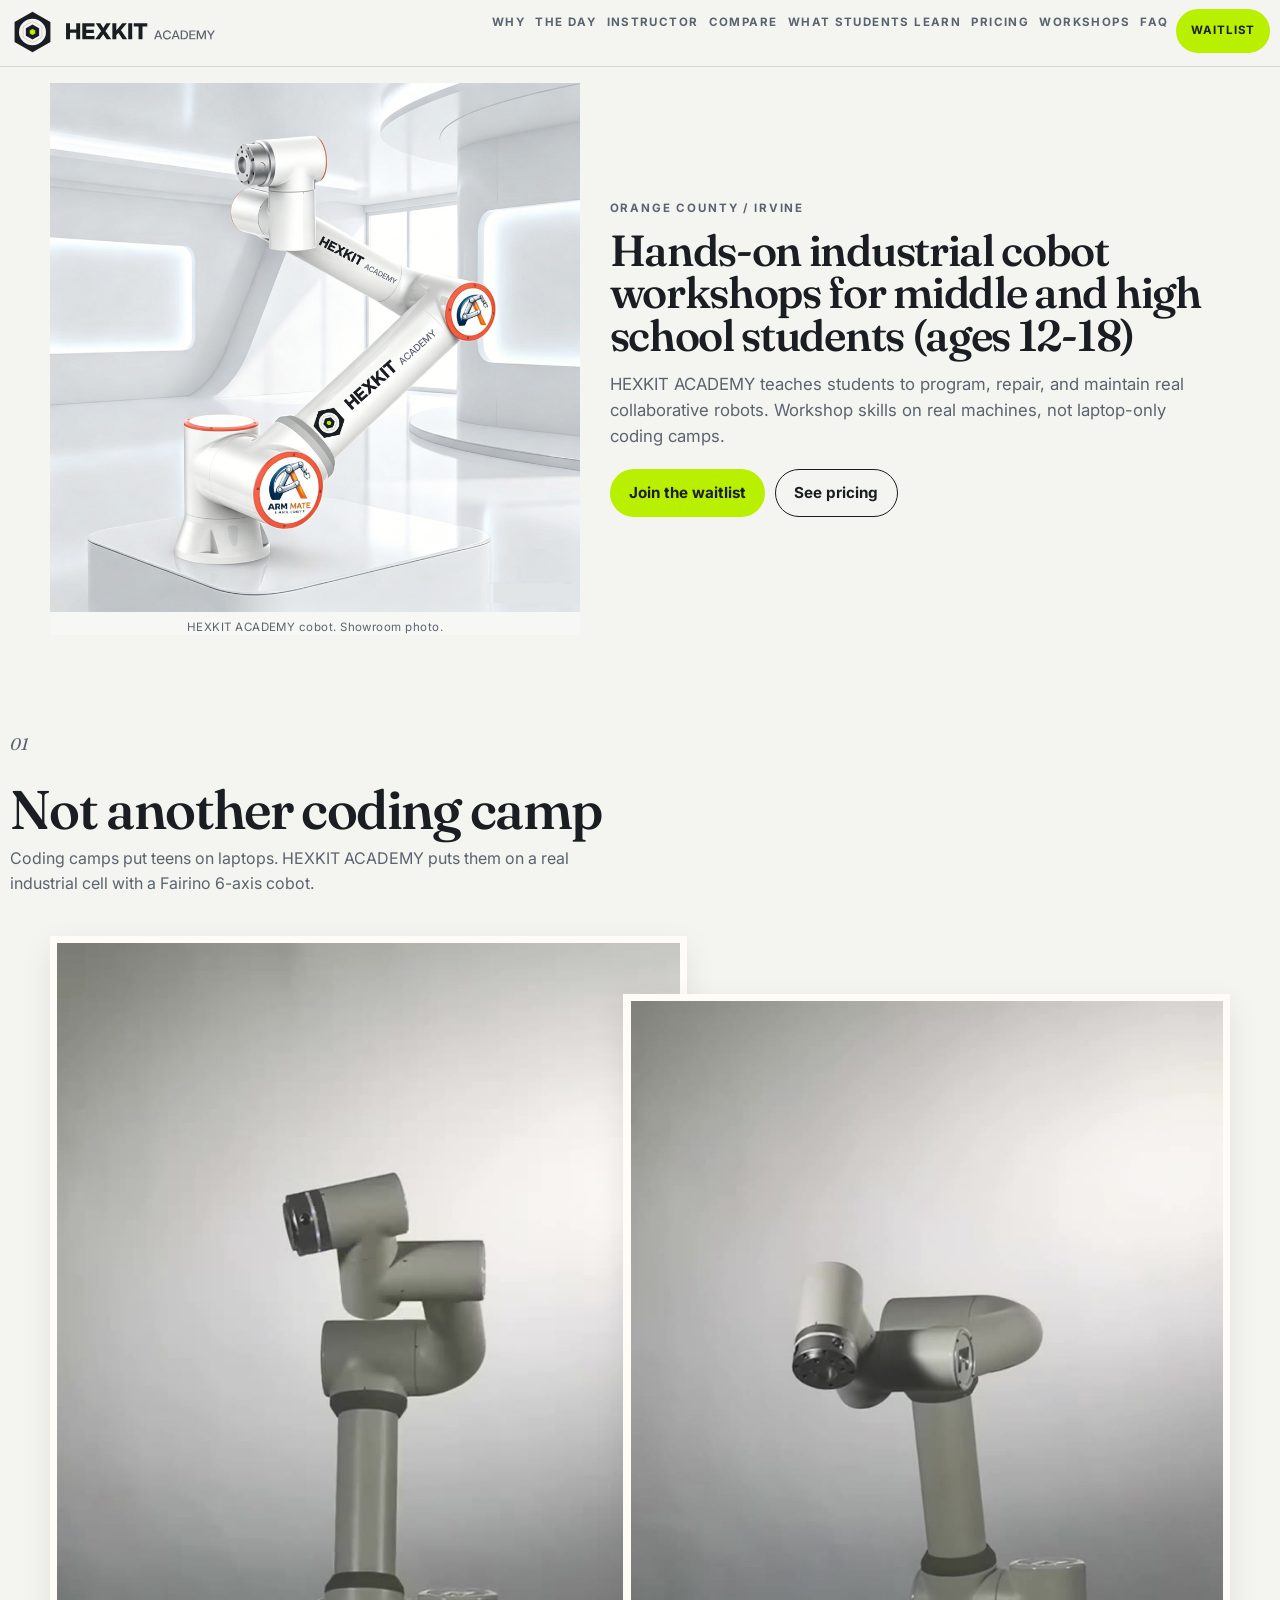
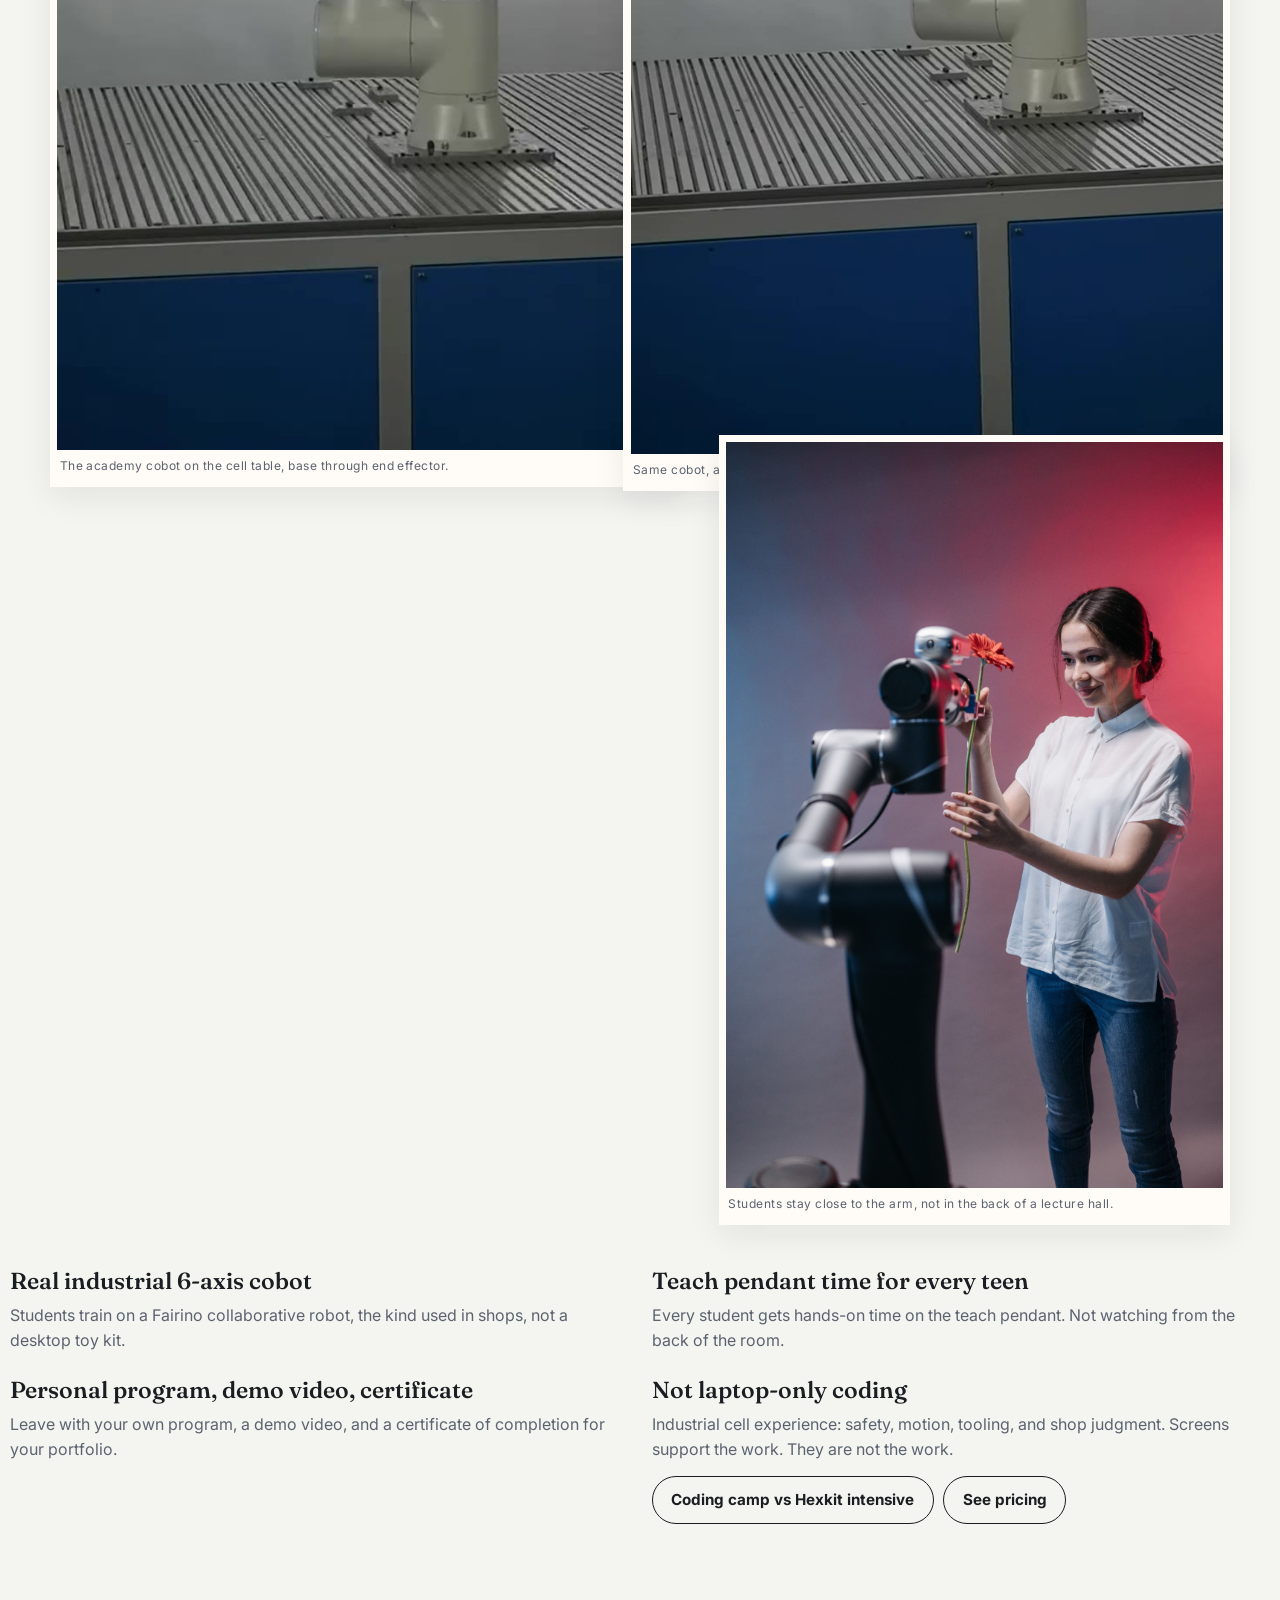
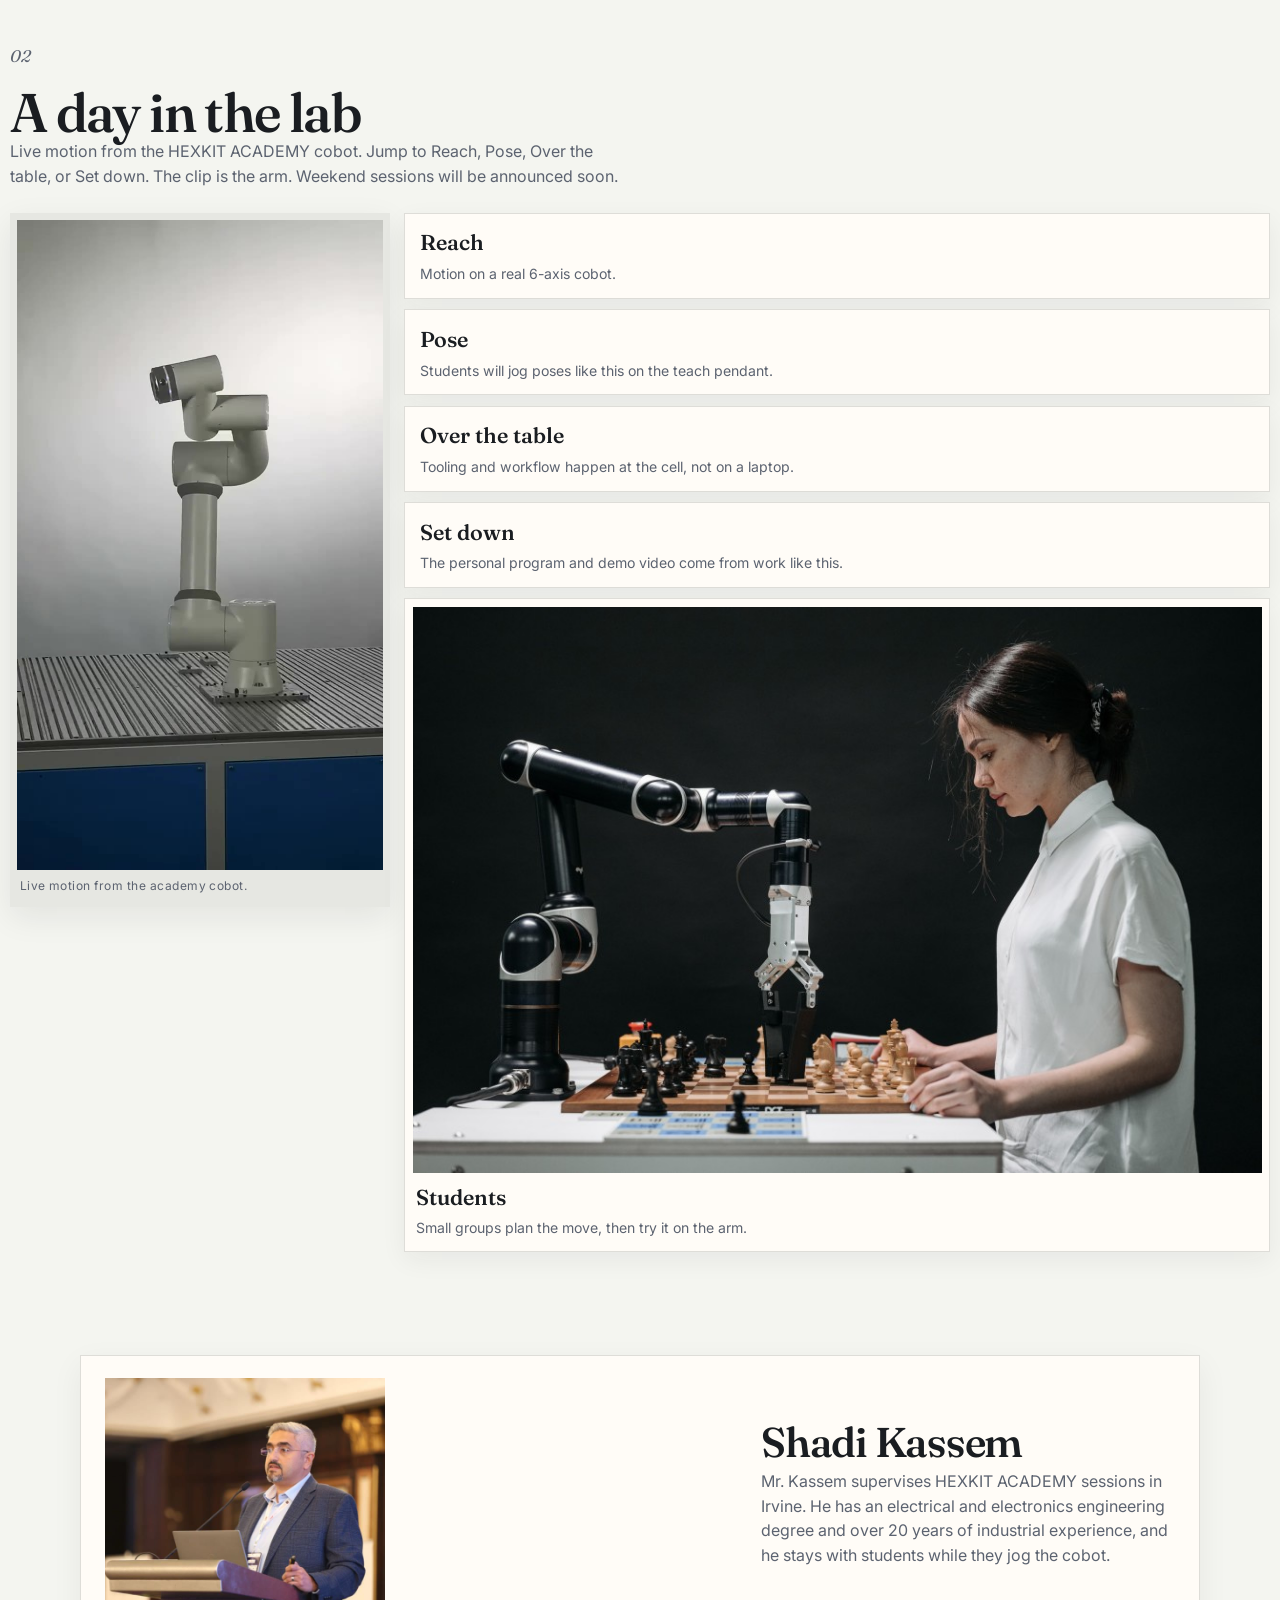
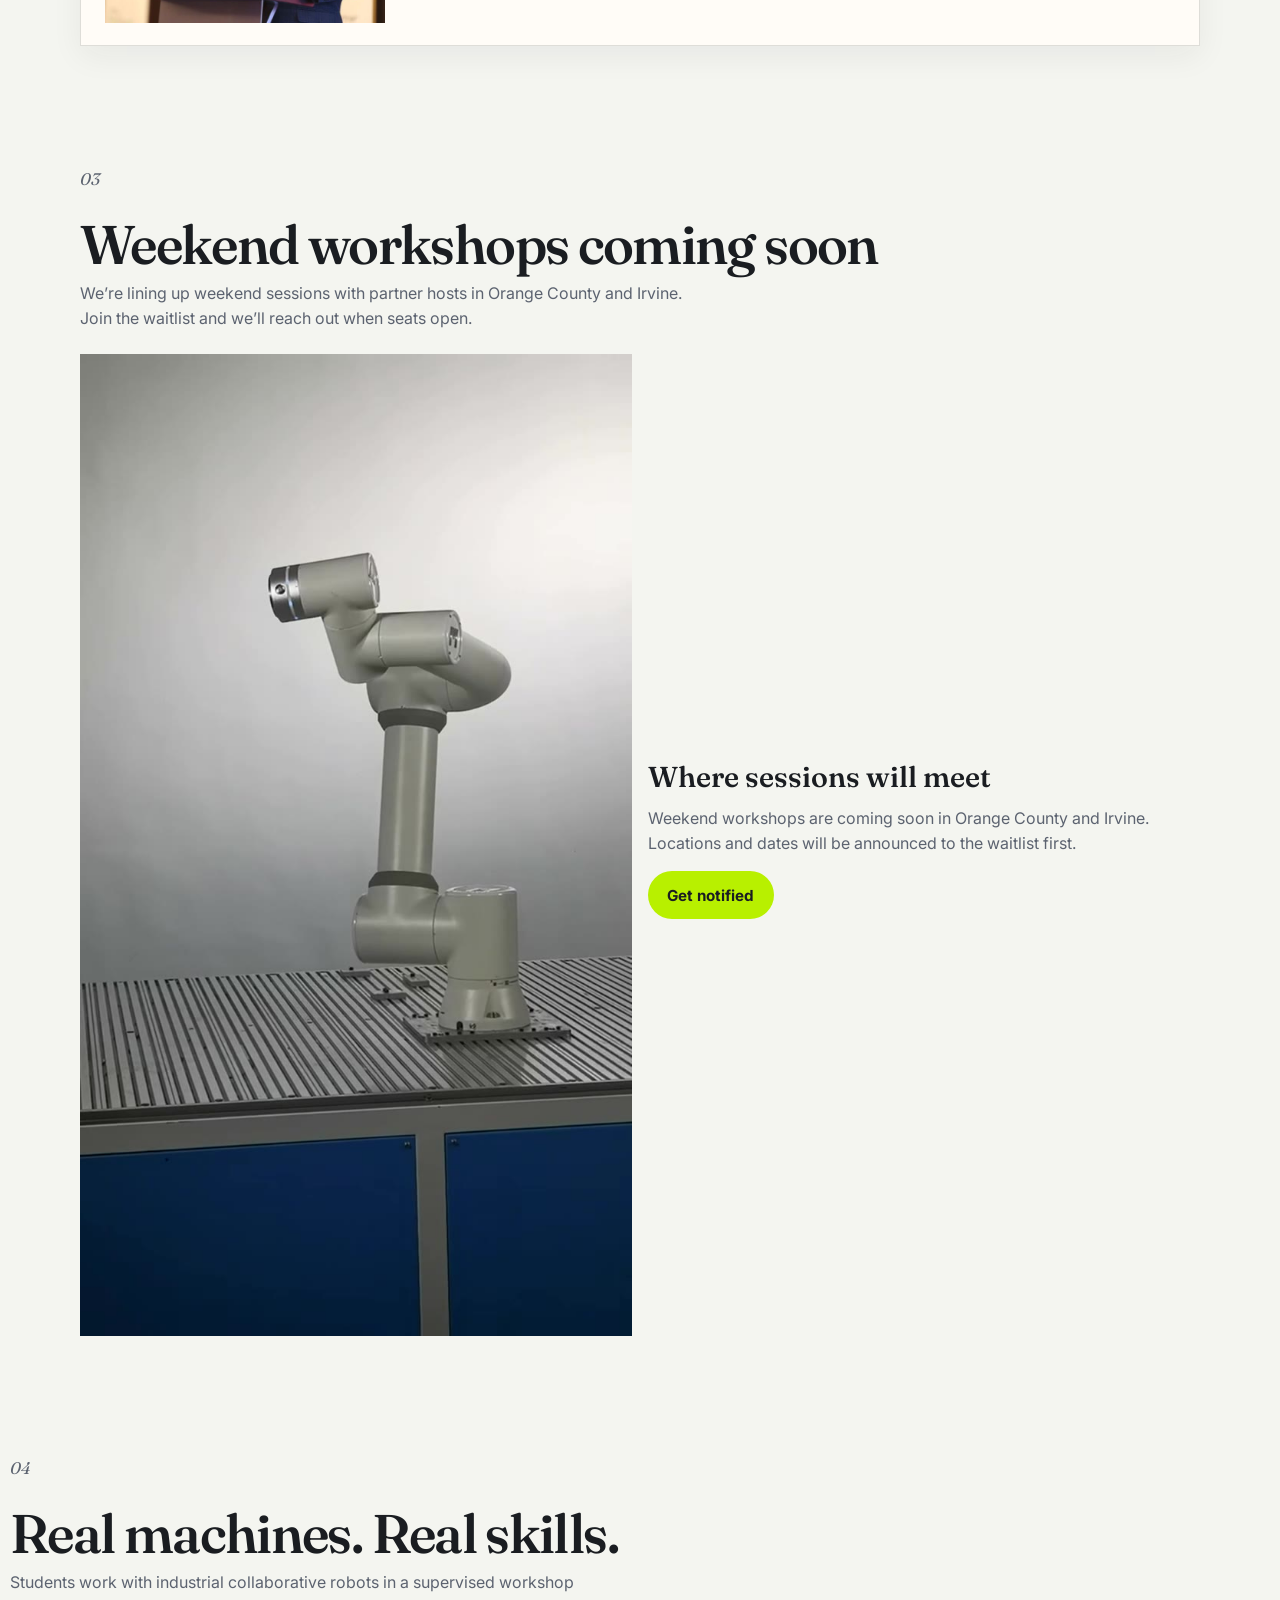
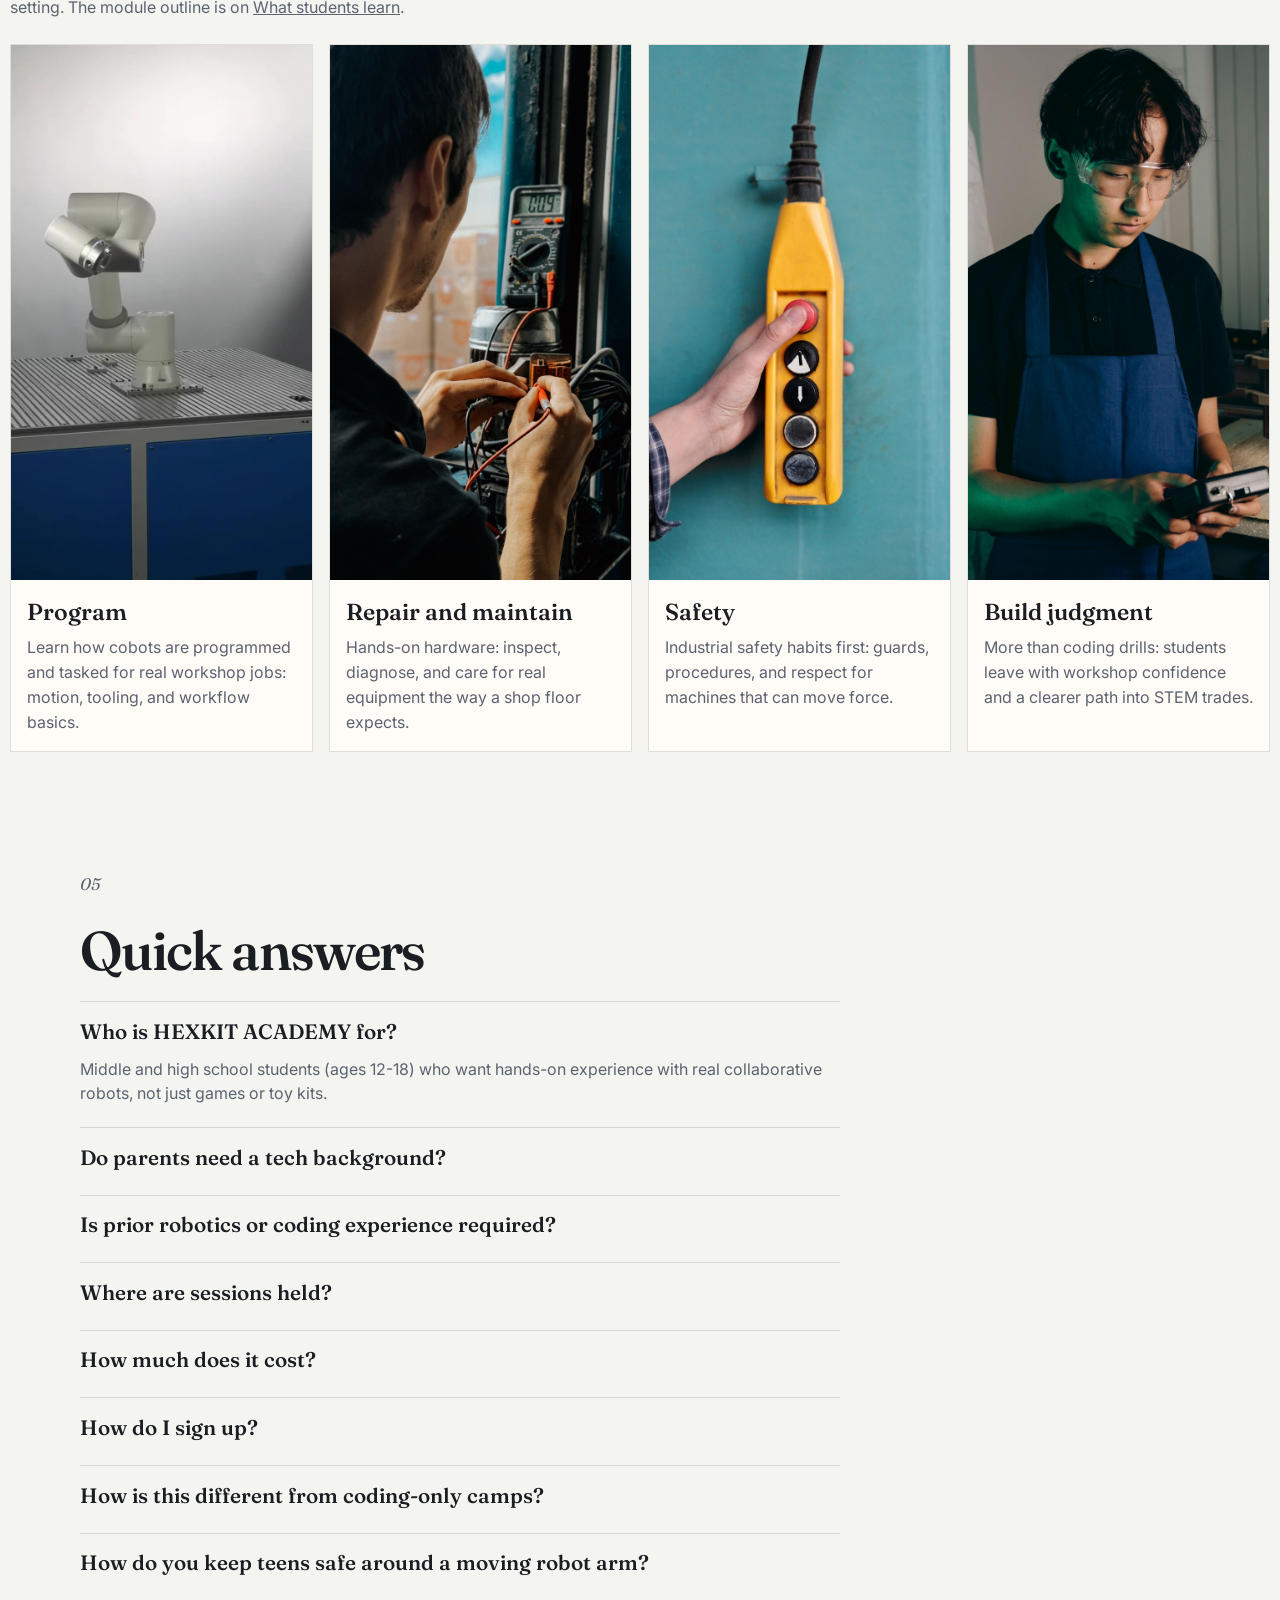
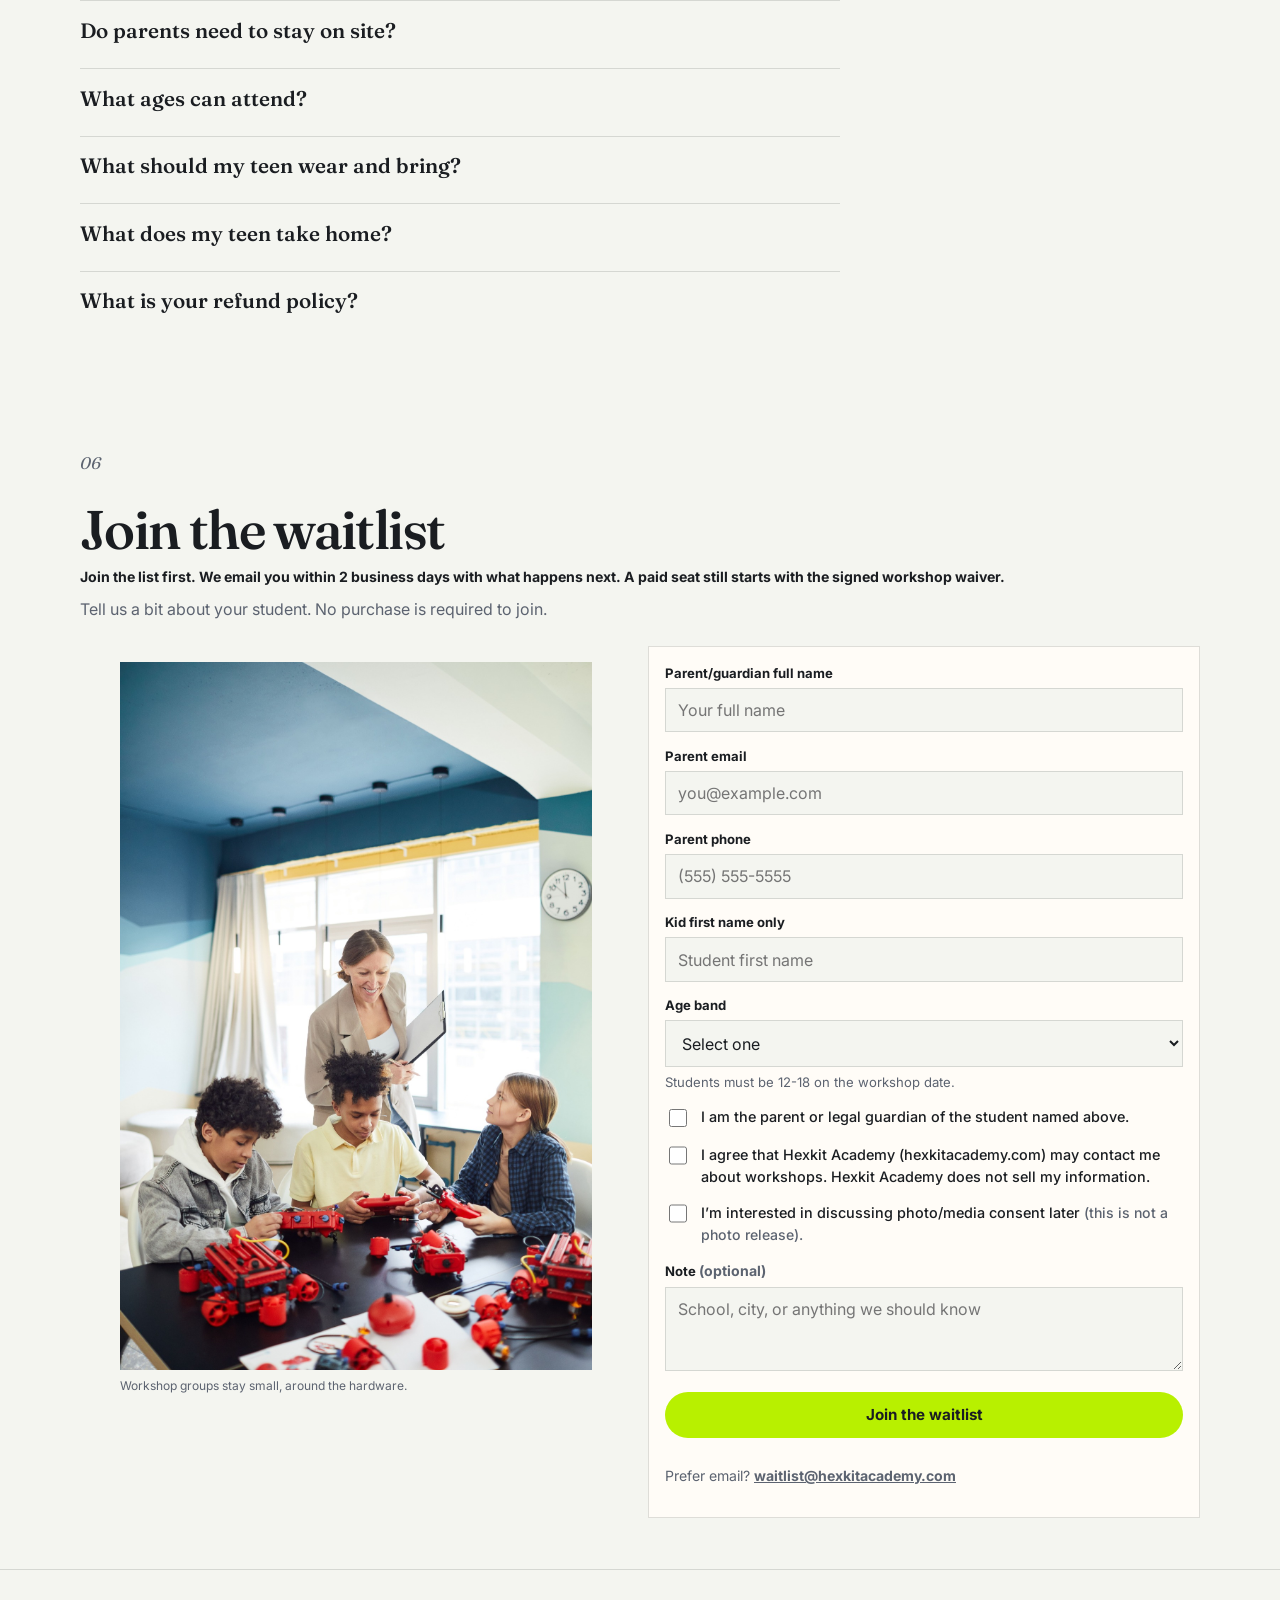
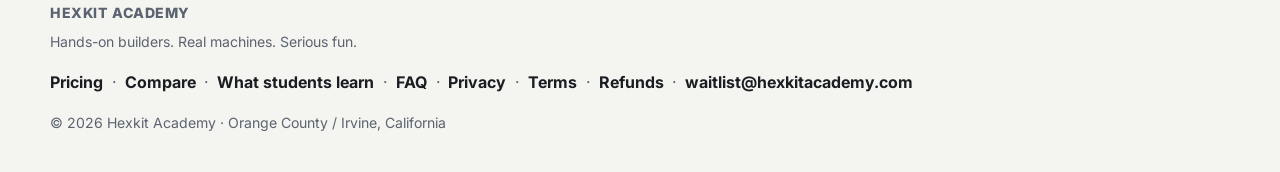
==== commit 179d0677: "Add parent policies, a course outline, and clearer signup steps. Publish privacy, terms, refunds, an" ====
--- a/index.html
+++ b/index.html
@@ -4,7 +4,7 @@
   <meta charset="utf-8" />
   <meta name="viewport" content="width=device-width, initial-scale=1" />
   <title>HEXKIT ACADEMY | Hands-on cobot workshops in OC / Irvine</title>
-  <meta name="description" content="HEXKIT ACADEMY: hands-on industrial cobot workshops for middle and high school students in Orange County and Irvine. Real Fairino 6-axis cobot, teach pendant time, personal program and demo video. Soft waitlist open." />
+  <meta name="description" content="HEXKIT ACADEMY: hands-on industrial cobot workshops for middle and high school students (ages 12-18) in Orange County and Irvine. Real Fairino 6-axis cobot, teach pendant time, personal program and demo video. Soft waitlist open." />
   <meta name="theme-color" content="#1A1D21" />
   <link rel="icon" type="image/svg+xml" href="/assets/favicon-32.svg" sizes="any" />
   <link rel="icon" type="image/svg+xml" href="/assets/favicon-16.svg" sizes="16x16" />
@@ -14,13 +14,13 @@
   <meta property="og:site_name" content="HEXKIT ACADEMY" />
   <meta property="og:url" content="https://www.hexkitacademy.com/" />
   <meta property="og:title" content="HEXKIT ACADEMY | Hands-on cobot workshops in OC / Irvine" />
-  <meta property="og:description" content="HEXKIT ACADEMY: hands-on industrial cobot workshops for middle and high school students in Orange County and Irvine. Real Fairino 6-axis cobot, teach pendant time, personal program and demo video." />
+  <meta property="og:description" content="HEXKIT ACADEMY: hands-on industrial cobot workshops for middle and high school students (ages 12-18) in Orange County and Irvine. Real Fairino 6-axis cobot, teach pendant time, personal program and demo video." />
   <meta property="og:image" content="https://www.hexkitacademy.com/assets/og-home.jpg" />
   <meta property="og:image:width" content="1200" />
   <meta property="og:image:height" content="630" />
   <meta name="twitter:card" content="summary_large_image" />
   <meta name="twitter:title" content="HEXKIT ACADEMY | Hands-on cobot workshops in OC / Irvine" />
-  <meta name="twitter:description" content="Hands-on industrial cobot workshops for middle and high school in Orange County and Irvine." />
+  <meta name="twitter:description" content="HEXKIT ACADEMY: hands-on industrial cobot workshops for middle and high school students (ages 12-18) in Orange County and Irvine. Real Fairino 6-axis cobot, teach pendant time, personal program and demo video." />
   <meta name="twitter:image" content="https://www.hexkitacademy.com/assets/og-home.jpg" />
   <script type="application/ld+json">
   {
@@ -32,7 +32,7 @@
         "name": "Who is HEXKIT ACADEMY for?",
         "acceptedAnswer": {
           "@type": "Answer",
-          "text": "Middle and high school students who want hands-on experience with real collaborative robots, not just games or toy kits."
+          "text": "Middle and high school students (ages 12-18) who want hands-on experience with real collaborative robots, not just games or toy kits."
         }
       },
       {
@@ -80,7 +80,55 @@
         "name": "How is this different from coding-only camps?",
         "acceptedAnswer": {
           "@type": "Answer",
-          "text": "We emphasize a real Fairino 6-axis cobot, teach pendant time for every teen, repair and maintenance, plus a personal program, demo video, and portfolio certificate. Not screen-only coding tracks."
+          "text": "We emphasize a real Fairino 6-axis cobot, teach pendant time for every teen, repair and maintenance, plus a personal program, demo video, and a certificate of completion for your portfolio. Not screen-only coding tracks."
+        }
+      },
+      {
+        "@type": "Question",
+        "name": "How do you keep teens safe around a moving robot arm?",
+        "acceptedAnswer": {
+          "@type": "Answer",
+          "text": "Safety comes before motion. Every student passes a safety gate, including the three-ways-to-stop drill, before touching the arm. The cell runs with speed and force limits, emergency stops, and marked robot envelopes. Groups are capped at 6 students, the instructor stays with them the whole time, and a parent or guardian remains on site for the session."
+        }
+      },
+      {
+        "@type": "Question",
+        "name": "Do parents need to stay on site?",
+        "acceptedAnswer": {
+          "@type": "Answer",
+          "text": "Yes. A parent or legal guardian should remain on site for the full session unless we state otherwise in writing for your session."
+        }
+      },
+      {
+        "@type": "Question",
+        "name": "What ages can attend?",
+        "acceptedAnswer": {
+          "@type": "Answer",
+          "text": "Students ages 12-18 (about grades 7-12). No prior robotics or coding experience needed. Everyone starts at the same safety gate."
+        }
+      },
+      {
+        "@type": "Question",
+        "name": "What should my teen wear and bring?",
+        "acceptedAnswer": {
+          "@type": "Answer",
+          "text": "Closed-toe shoes, hair tied back, no dangling jewelry or loose sleeves. We provide all equipment and materials. Just bring your student."
+        }
+      },
+      {
+        "@type": "Question",
+        "name": "What does my teen take home?",
+        "acceptedAnswer": {
+          "@type": "Answer",
+          "text": "Their own robot program files, a demo video of it running on the real arm, and a certificate of completion for their portfolio."
+        }
+      },
+      {
+        "@type": "Question",
+        "name": "What is your refund policy?",
+        "acceptedAnswer": {
+          "@type": "Answer",
+          "text": "Full refund if you cancel at least 14 days before the session; 50% or a free transfer 7-13 days out; inside 7 days the seat is non-refundable but transfers once to a later session free. If we cancel, you get a full refund. Details: https://www.hexkitacademy.com/refunds.html"
         }
       }
     ]
@@ -111,10 +159,11 @@
           <a href="#day">The day</a>
           <a href="#instructor">Instructor</a>
           <a href="/compare.html">Compare</a>
+          <a href="/curriculum.html">What students learn</a>
           <a href="/pricing.html">Pricing</a>
           <a href="#workshops">Workshops</a>
           <a href="#faq">FAQ</a>
-          <a href="#waitlist">Waitlist</a>
+          <a class="btn btn-primary nav-cta" href="#waitlist">Waitlist</a>
         </nav>
       </div>
     </header>
@@ -128,11 +177,11 @@
       </div>
       <div class="hero-copy">
         <p class="kicker">Orange County / Irvine</p>
-        <h1>Hands-on industrial cobot workshops for middle and high school</h1>
+        <h1>Hands-on industrial cobot workshops for middle and high school students (ages 12-18)</h1>
         <p class="lede">HEXKIT ACADEMY teaches students to program, repair, and maintain real collaborative robots. Workshop skills on real machines, not laptop-only coding camps.</p>
-        <div class="actions">
+        <div class="hero-ctas">
           <a class="btn btn-primary" href="#waitlist">Join the waitlist</a>
-          <a class="btn btn-ghost" href="#why">Why Hexkit</a>
+          <a class="btn btn-secondary" href="/pricing.html">See pricing</a>
         </div>
       </div>
     </section>
@@ -169,7 +218,7 @@
           </article>
           <article>
             <h3>Personal program, demo video, certificate</h3>
-            <p>Leave with your own program, a demo video, and a portfolio certificate you can show schools and employers.</p>
+            <p>Leave with your own program, a demo video, and a certificate of completion for your portfolio.</p>
           </article>
           <article>
             <h3>Not laptop-only coding</h3>
@@ -265,7 +314,7 @@
         <div class="section-head">
           <p class="index-no">04</p>
           <h2>Real machines. Real skills.</h2>
-          <p class="intro">High-level focus, no canned module list. Students work with industrial collaborative robots in a supervised workshop setting.</p>
+          <p class="intro">Students work with industrial collaborative robots in a supervised workshop setting. The module outline is on <a href="/curriculum.html">What students learn</a>.</p>
         </div>
         <div class="curr-grid">
           <article>
@@ -309,7 +358,7 @@
         <div class="faq-list">
           <details open>
             <summary>Who is HEXKIT ACADEMY for?</summary>
-            <p>Middle and high school students who want hands-on experience with real collaborative robots, not just games or toy kits.</p>
+            <p>Middle and high school students (ages 12-18) who want hands-on experience with real collaborative robots, not just games or toy kits.</p>
           </details>
           <details>
             <summary>Do parents need a tech background?</summary>
@@ -333,7 +382,31 @@
           </details>
           <details>
             <summary>How is this different from coding-only camps?</summary>
-            <p>We emphasize a real Fairino 6-axis cobot, teach pendant time for every teen, repair and maintenance, plus a personal program, demo video, and portfolio certificate. Not screen-only coding tracks.</p>
+            <p>We emphasize a real Fairino 6-axis cobot, teach pendant time for every teen, repair and maintenance, plus a personal program, demo video, and a certificate of completion for your portfolio. Not screen-only coding tracks.</p>
+          </details>
+          <details>
+            <summary>How do you keep teens safe around a moving robot arm?</summary>
+            <p>Safety comes before motion. Every student passes a safety gate, including the three-ways-to-stop drill, before touching the arm. The cell runs with speed and force limits, emergency stops, and marked robot envelopes. Groups are capped at 6 students, the instructor stays with them the whole time, and a parent or guardian remains on site for the session.</p>
+          </details>
+          <details>
+            <summary>Do parents need to stay on site?</summary>
+            <p>Yes. A parent or legal guardian should remain on site for the full session unless we state otherwise in writing for your session.</p>
+          </details>
+          <details>
+            <summary>What ages can attend?</summary>
+            <p>Students ages 12-18 (about grades 7-12). No prior robotics or coding experience needed. Everyone starts at the same safety gate.</p>
+          </details>
+          <details>
+            <summary>What should my teen wear and bring?</summary>
+            <p>Closed-toe shoes, hair tied back, no dangling jewelry or loose sleeves. We provide all equipment and materials. Just bring your student.</p>
+          </details>
+          <details>
+            <summary>What does my teen take home?</summary>
+            <p>Their own robot program files, a demo video of it running on the real arm, and a certificate of completion for their portfolio.</p>
+          </details>
+          <details>
+            <summary>What is your refund policy?</summary>
+            <p>Full refund if you cancel at least 14 days before the session; 50% or a free transfer 7-13 days out; inside 7 days the seat is non-refundable but transfers once to a later session free. If we cancel, you get a full refund. Details: <a href="/refunds.html">Refund policy</a>.</p>
           </details>
         </div>
       </div>
@@ -372,11 +445,12 @@
             </div>
             <div>
               <label for="age-band">Age band</label>
-              <select id="age-band" name="age_band" required>
+              <select id="age-band" name="age_band" required aria-describedby="age-band-help">
                 <option value="" disabled selected>Select one</option>
                 <option value="middle-school">Middle school</option>
                 <option value="high-school">High school</option>
               </select>
+              <p class="field-help" id="age-band-help">Students must be 12-18 on the workshop date.</p>
             </div>
             <div class="check">
               <input id="guardian-confirmation" name="guardian_confirmation" type="checkbox" value="yes" required />
@@ -394,7 +468,7 @@
               <label for="note">Note <span class="optional">(optional)</span></label>
               <textarea id="note" name="note" rows="3" placeholder="School, city, or anything we should know"></textarea>
             </div>
-            <input type="hidden" name="_subject" value="HEXKIT ACADEMY waitlist" />
+            <input type="hidden" name="_subject" value="New HEXKIT waitlist signup" />
             <input type="hidden" name="_next" value="https://www.hexkitacademy.com/thanks.html" />
             <button class="btn btn-primary btn-block" type="submit">Join the waitlist</button>
             <p class="mailto">Prefer email? <a href="mailto:waitlist@hexkitacademy.com?subject=HEXKIT%20ACADEMY%20waitlist">waitlist@hexkitacademy.com</a></p>
@@ -405,15 +479,27 @@
   </main>
 
   <footer class="site-footer">
-    <div class="wrap">
+    <div class="footer-inner">
       <p class="footer-brand">HEXKIT ACADEMY</p>
-      <p>Hands-on builders. Real machines. Serious fun.</p>
-      <p class="footer-contact">
+      <p class="footer-tag">Hands-on builders. Real machines. Serious fun.</p>
+      <nav class="footer-nav" aria-label="Footer">
+        <a href="/pricing.html">Pricing</a>
+        <a href="/compare.html">Compare</a>
+        <a href="/curriculum.html">What students learn</a>
+        <a href="/#faq">FAQ</a>
+        <a href="/privacy.html">Privacy</a>
+        <a href="/terms.html">Terms</a>
+        <a href="/refunds.html">Refunds</a>
         <a href="mailto:waitlist@hexkitacademy.com">waitlist@hexkitacademy.com</a>
-      </p>
-      <p>Orange County / Irvine</p>
+      </nav>
+      <p class="footer-fine">© 2026 Hexkit Academy · Orange County / Irvine, California</p>
+      <!-- OWNER TODO: add legal entity name (e.g. "Operated by ___ LLC") once confirmed -->
     </div>
   </footer>
+  <div class="sticky-cta" id="sticky-cta" hidden>
+    <a class="btn btn-primary" href="#waitlist">Join the waitlist</a>
+    <button class="sticky-cta-close" type="button" aria-label="Dismiss waitlist bar">×</button>
+  </div>
   <script src="/assets/site.js"></script>
 </body>
 </html>
--- a/assets/site.css
+++ b/assets/site.css
@@ -134,52 +134,58 @@
 }
 
 .hero {
-  padding-bottom: 1rem;
+  display: grid;
+  grid-template-columns: minmax(0, 0.86fr) minmax(0, 1.14fr);
+  align-items: center;
+  gap: 0.85rem;
+  width: min(100% - 1.25rem, 1180px);
+  margin: 0.75rem auto 1.25rem;
+  padding-bottom: 0.5rem;
 }
 
 .hero-media {
   position: relative;
   display: flex;
+  flex-direction: column;
   align-items: center;
   justify-content: center;
-  overflow: visible;
+  min-width: 0;
   background: #f7f7f5;
 }
 
 .hero-media img {
   display: block;
-  width: auto;
+  width: 100%;
   height: auto;
-  max-width: min(100%, 1080px);
-  max-height: min(86vh, 920px);
+  max-height: min(72vh, 640px);
   object-fit: contain;
   object-position: center;
-  transform: none;
 }
 
 .hero-caption {
-  position: absolute;
-  left: 1rem;
-  bottom: -0.9rem;
-  z-index: 3;
-  max-width: 16rem;
-  margin: 0;
-  padding: 0.45rem 0.6rem;
-  background: rgba(26, 29, 33, 0.78);
-  color: var(--paper);
+  position: static;
+  max-width: none;
+  margin: 0.4rem 0 0;
+  padding: 0;
+  background: transparent;
+  color: var(--mid);
   font-size: 0.72rem;
   letter-spacing: 0.04em;
   line-height: 1.4;
 }
 
 .hero-copy {
-  width: min(100% - 2rem, 920px);
-  margin: -2.8rem auto 0;
+  width: auto;
+  min-width: 0;
+  margin: 0;
   position: relative;
-  z-index: 2;
-  background: var(--white);
-  padding: 1.35rem 1.15rem 1.5rem;
-  box-shadow: 0 18px 50px rgba(26, 29, 33, 0.08);
+  background: transparent;
+  padding: 0.15rem 0.1rem 0.2rem;
+  box-shadow: none;
+}
+
+.hero-copy h1 {
+  font-size: clamp(1.45rem, 3.6vw, 3.45rem);
 }
 
 .kicker {
@@ -247,9 +253,159 @@
   border-color: var(--ink);
 }
 
-.btn-ghost:hover {
+.btn-ghost:hover,
+.btn-secondary:hover {
   background: var(--ink);
   color: var(--paper);
+}
+
+.btn-secondary {
+  background: transparent;
+  color: var(--ink);
+  border-color: var(--ink);
+}
+
+.hero-ctas {
+  display: flex;
+  flex-wrap: wrap;
+  gap: 0.6rem;
+}
+
+.hero-ctas .btn {
+  max-width: 100%;
+}
+
+.mini-nav a.nav-cta {
+  min-height: 44px;
+  padding: 0.4rem 0.85rem;
+  border-bottom: 0;
+  border-radius: 999px;
+  letter-spacing: 0.08em;
+  color: var(--ink);
+  background: var(--lime);
+}
+
+.mini-nav a.nav-cta[aria-current="true"] {
+  border-bottom: 0;
+  color: var(--ink);
+}
+
+.field-help {
+  margin: 0.35rem 0 0;
+  color: var(--mid);
+  font-size: 0.82rem;
+}
+
+.included,
+.pay-steps {
+  margin: 0 0 1.25rem;
+  padding: 0;
+}
+
+.included {
+  list-style: none;
+}
+
+.included li,
+.pay-steps li {
+  padding: 0.55rem 0;
+  border-top: 1px solid var(--line);
+  color: var(--mid);
+}
+
+.pay-steps {
+  padding-left: 1.2rem;
+}
+
+.pay-steps li + li,
+.included li + li {
+  margin-top: 0;
+}
+
+.school-box {
+  margin-top: 1.4rem;
+  padding: 1rem 1.05rem;
+  background: var(--white);
+  border: 1px solid var(--line);
+}
+
+.school-box h2 {
+  margin: 0 0 0.4rem;
+  font-size: 1.45rem;
+}
+
+.policy h1 {
+  margin: 0 0 0.7rem;
+  font-size: clamp(2rem, 5vw, 3.4rem);
+}
+
+.policy h2 {
+  margin: 1.35rem 0 0.35rem;
+  font-size: 1.45rem;
+}
+
+.policy p,
+.policy li {
+  color: var(--mid);
+}
+
+.policy ul,
+.policy ol {
+  margin: 0.35rem 0 0;
+  padding-left: 1.15rem;
+}
+
+.policy li + li {
+  margin-top: 0.4rem;
+}
+
+.footer-inner {
+  width: min(100% - 1.25rem, 1180px);
+  margin-inline: auto;
+  display: grid;
+  gap: 0.45rem;
+}
+
+.footer-tag,
+.footer-fine {
+  margin: 0;
+}
+
+.footer-nav {
+  display: flex;
+  flex-wrap: wrap;
+  align-items: center;
+  gap: 0.15rem 0;
+}
+
+.footer-nav a {
+  display: inline-flex;
+  align-items: center;
+  min-height: 44px;
+  text-decoration: none;
+}
+
+.footer-nav a + a::before {
+  content: "·";
+  margin: 0 0.55rem;
+  color: var(--mid);
+  font-weight: 400;
+}
+
+.sticky-cta {
+  display: none;
+}
+
+.sticky-cta-close {
+  flex: 0 0 auto;
+  min-width: 44px;
+  min-height: 44px;
+  border: 1px solid var(--line);
+  background: var(--white);
+  color: var(--ink);
+  font-size: 1.35rem;
+  line-height: 1;
+  cursor: pointer;
 }
 
 .btn-block {
@@ -483,8 +639,10 @@
 
 .compare-card img {
   width: 100%;
-  aspect-ratio: 16 / 10;
+  height: auto;
+  aspect-ratio: 9 / 16;
   object-fit: cover;
+  object-position: center 40%;
 }
 
 .compare-card div {
@@ -1054,6 +1212,43 @@
   touch-action: pan-y;
 }
 
+@media (max-width: 640px) {
+  .sticky-cta:not([hidden]):not(.is-tucked) {
+    display: flex;
+    position: fixed;
+    left: 0;
+    right: 0;
+    bottom: 0;
+    z-index: 40;
+    gap: 0.45rem;
+    align-items: center;
+    padding: 0.5rem 0.7rem calc(0.5rem + env(safe-area-inset-bottom));
+    background: var(--paper);
+    border-top: 1px solid var(--line);
+  }
+
+  .sticky-cta .btn {
+    flex: 1 1 auto;
+  }
+
+  body.has-sticky-cta {
+    padding-bottom: 4.75rem;
+  }
+}
+
+@media print {
+  .sticky-cta,
+  .mini-nav,
+  .site-header,
+  .skip-link {
+    display: none !important;
+  }
+
+  body.has-sticky-cta {
+    padding-bottom: 0;
+  }
+}
+
 @media (min-width: 720px) {
   .header-inner {
     flex-direction: row;
@@ -1062,13 +1257,14 @@
     gap: 1.25rem;
   }
 
-  .hero-copy {
-    padding: 1.2rem 2.2rem 2.1rem;
-    margin-top: -3.2rem;
-  }
-
-  .hero-caption {
-    bottom: -0.45rem;
+  .hero {
+    grid-template-columns: minmax(0, 0.92fr) minmax(0, 1.08fr);
+    gap: 1.75rem;
+    margin-top: 1rem;
+  }
+
+  .hero-copy h1 {
+    font-size: clamp(2.2rem, 3.4vw, 3.6rem);
   }
 
   .mosaic {
